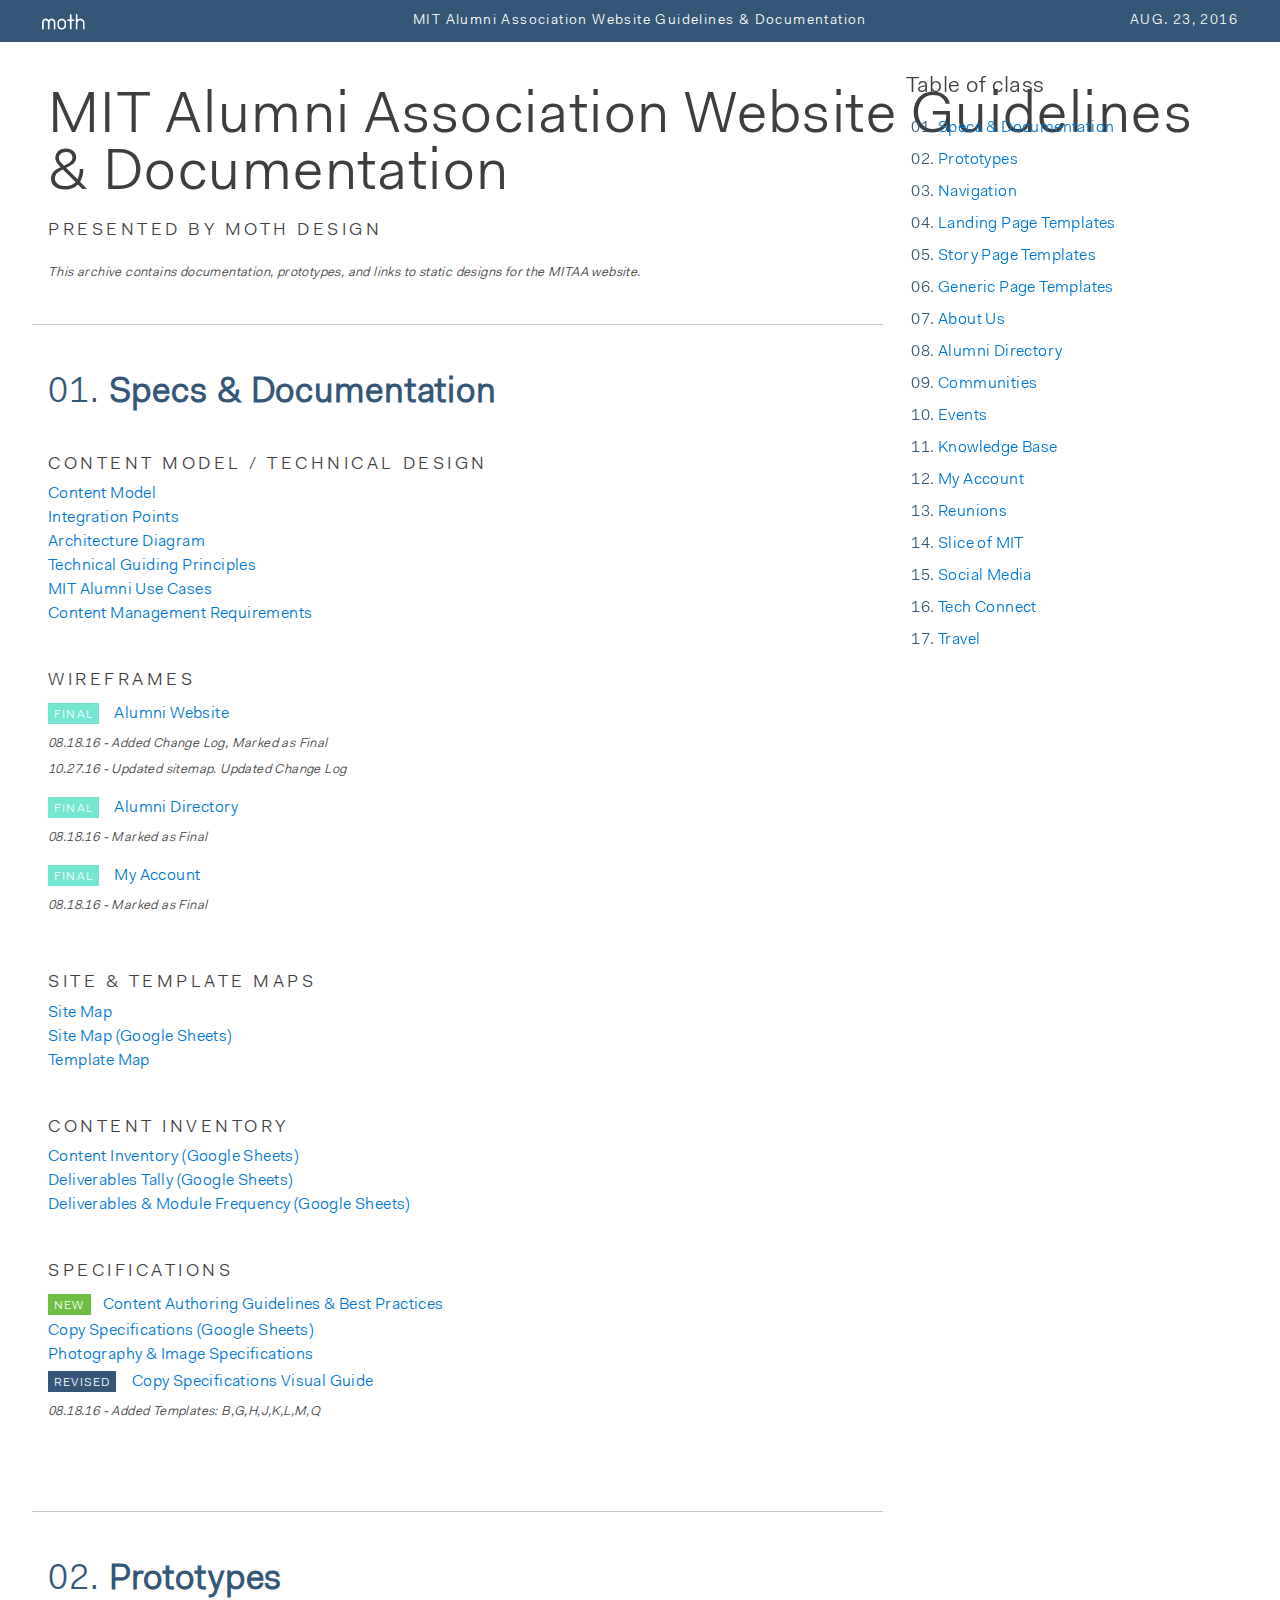
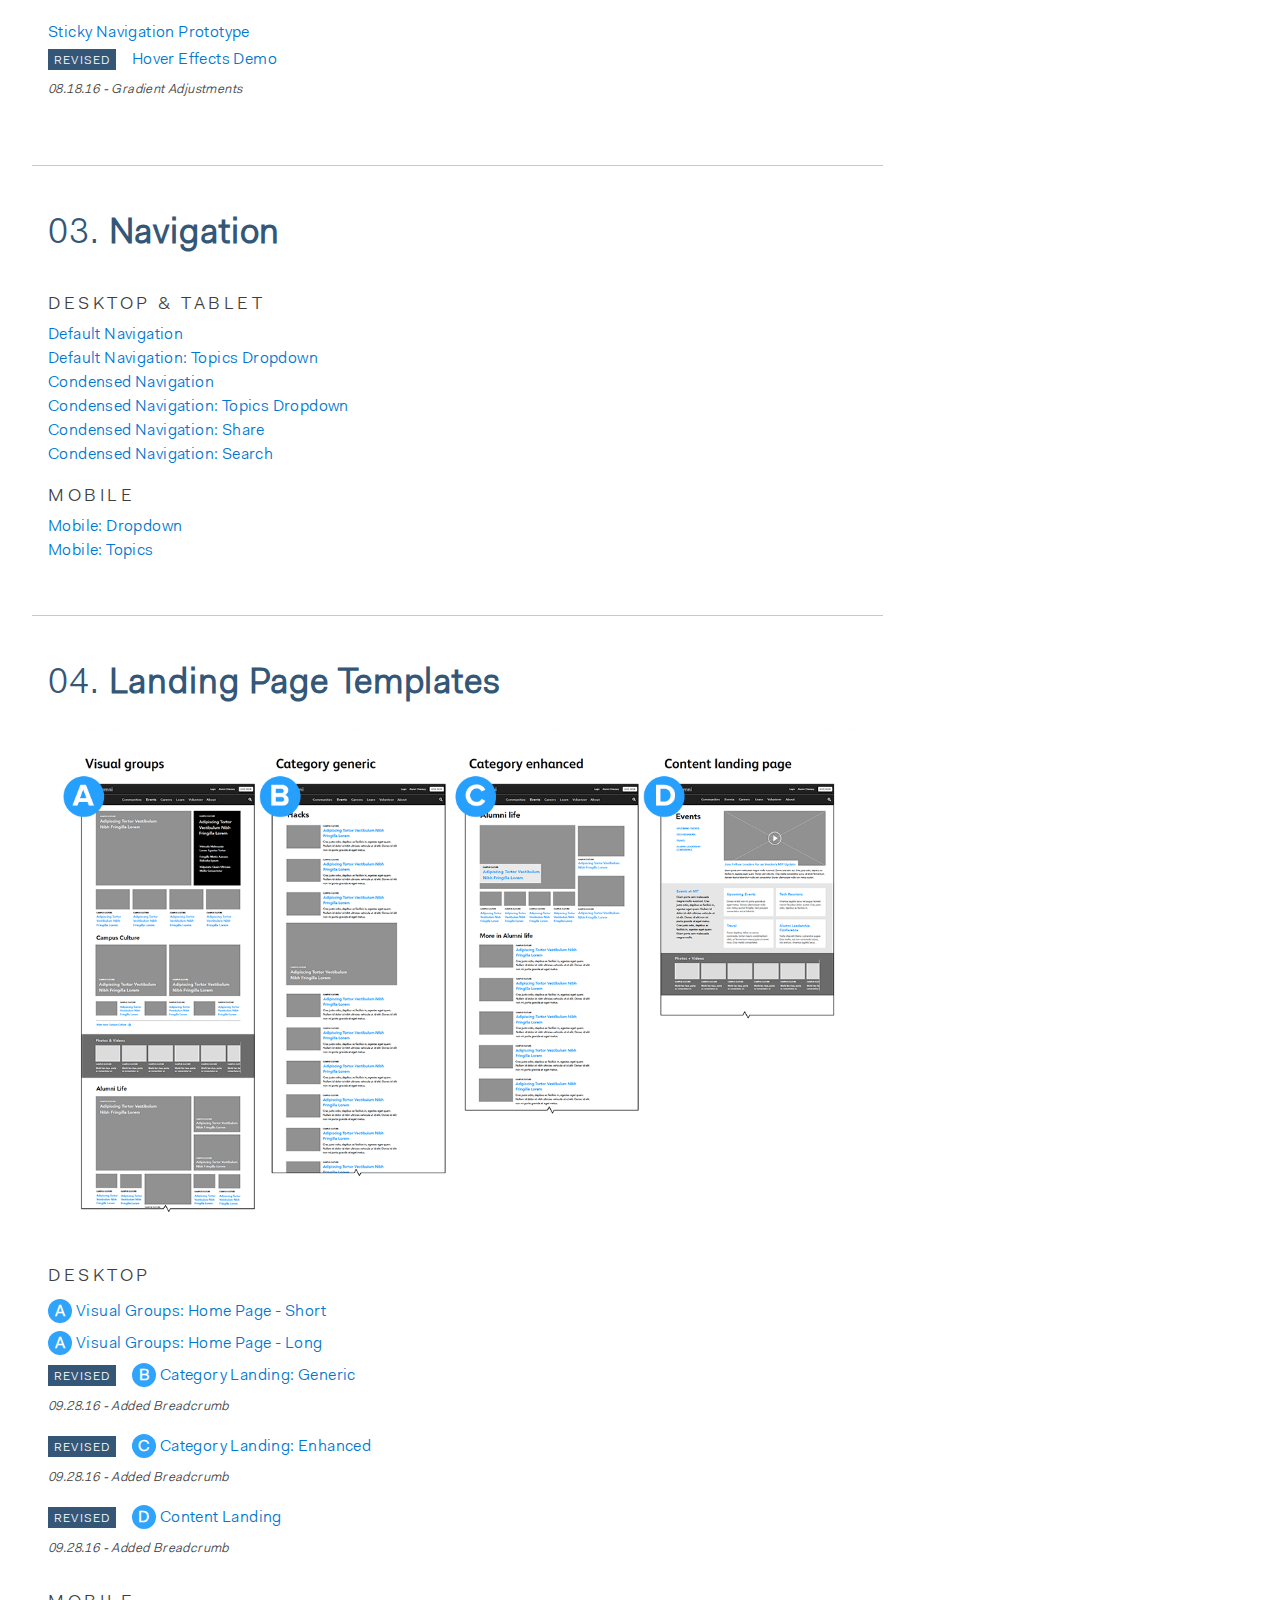
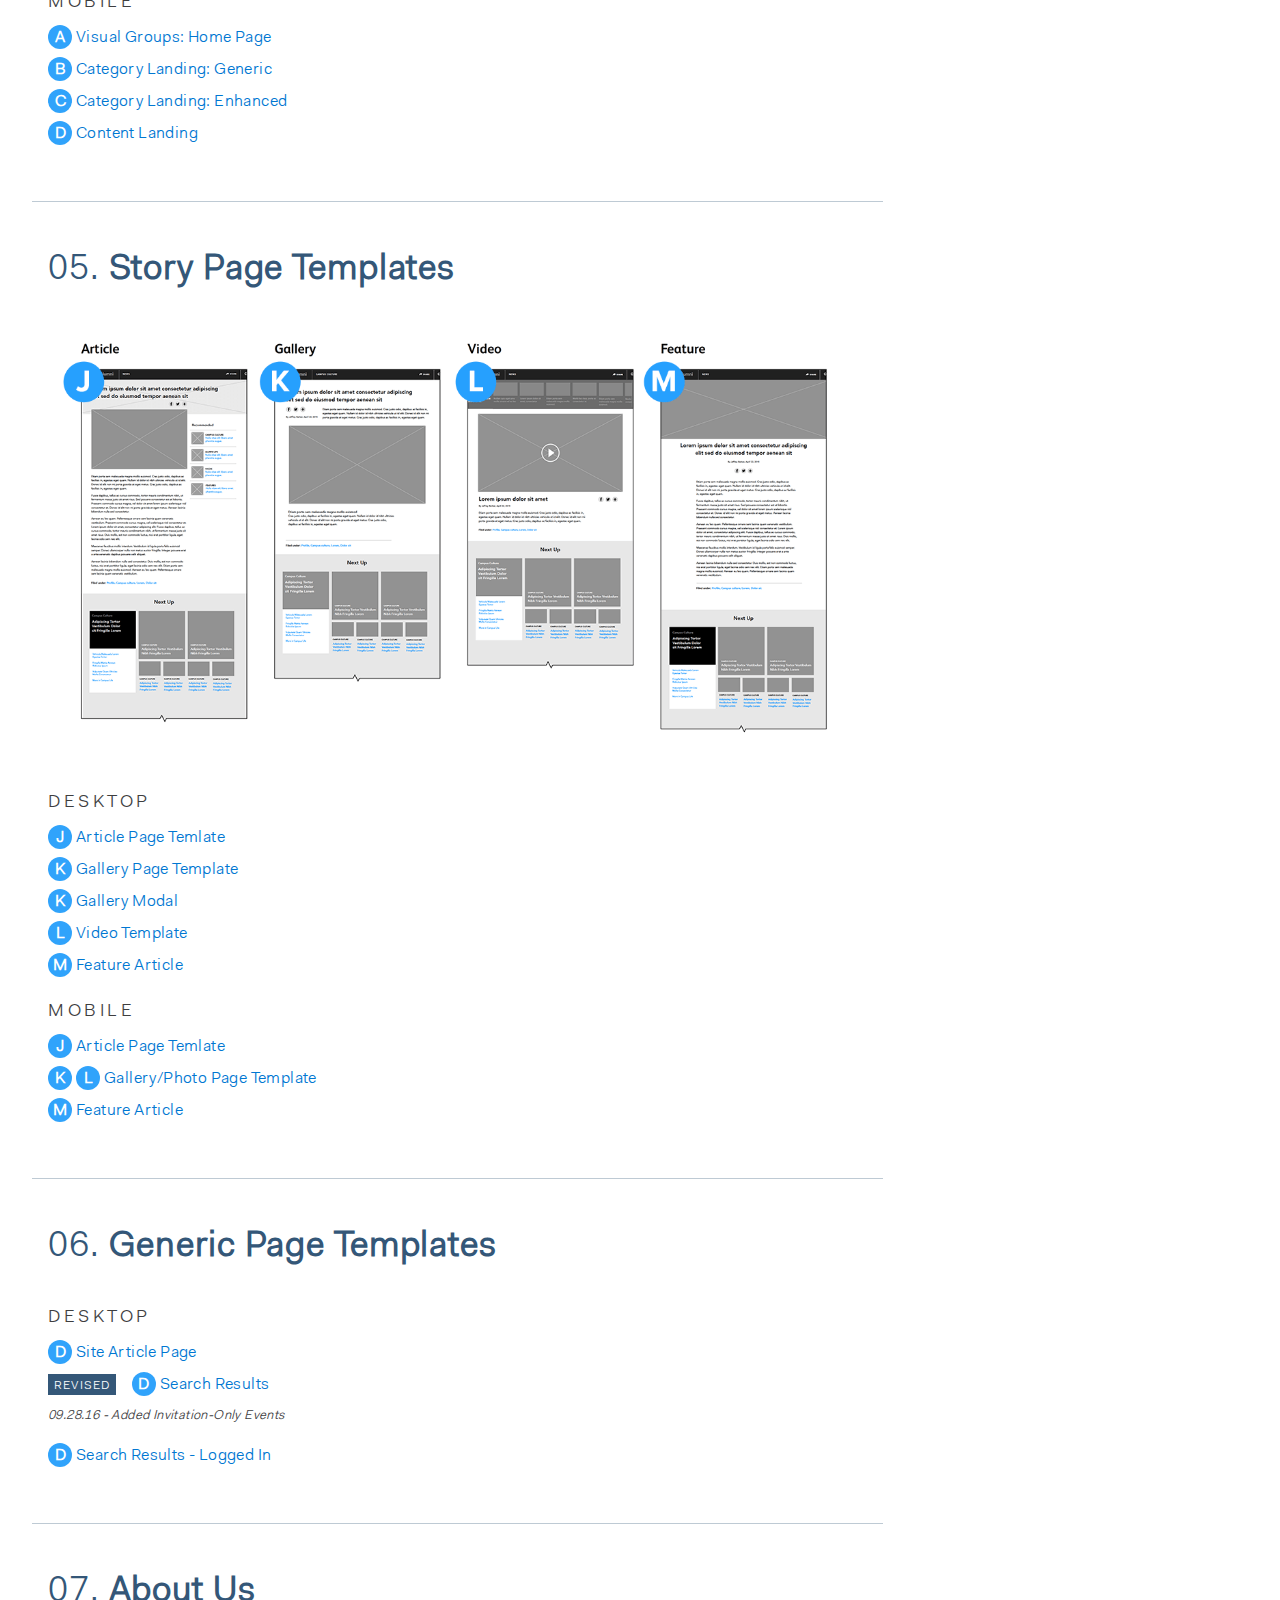
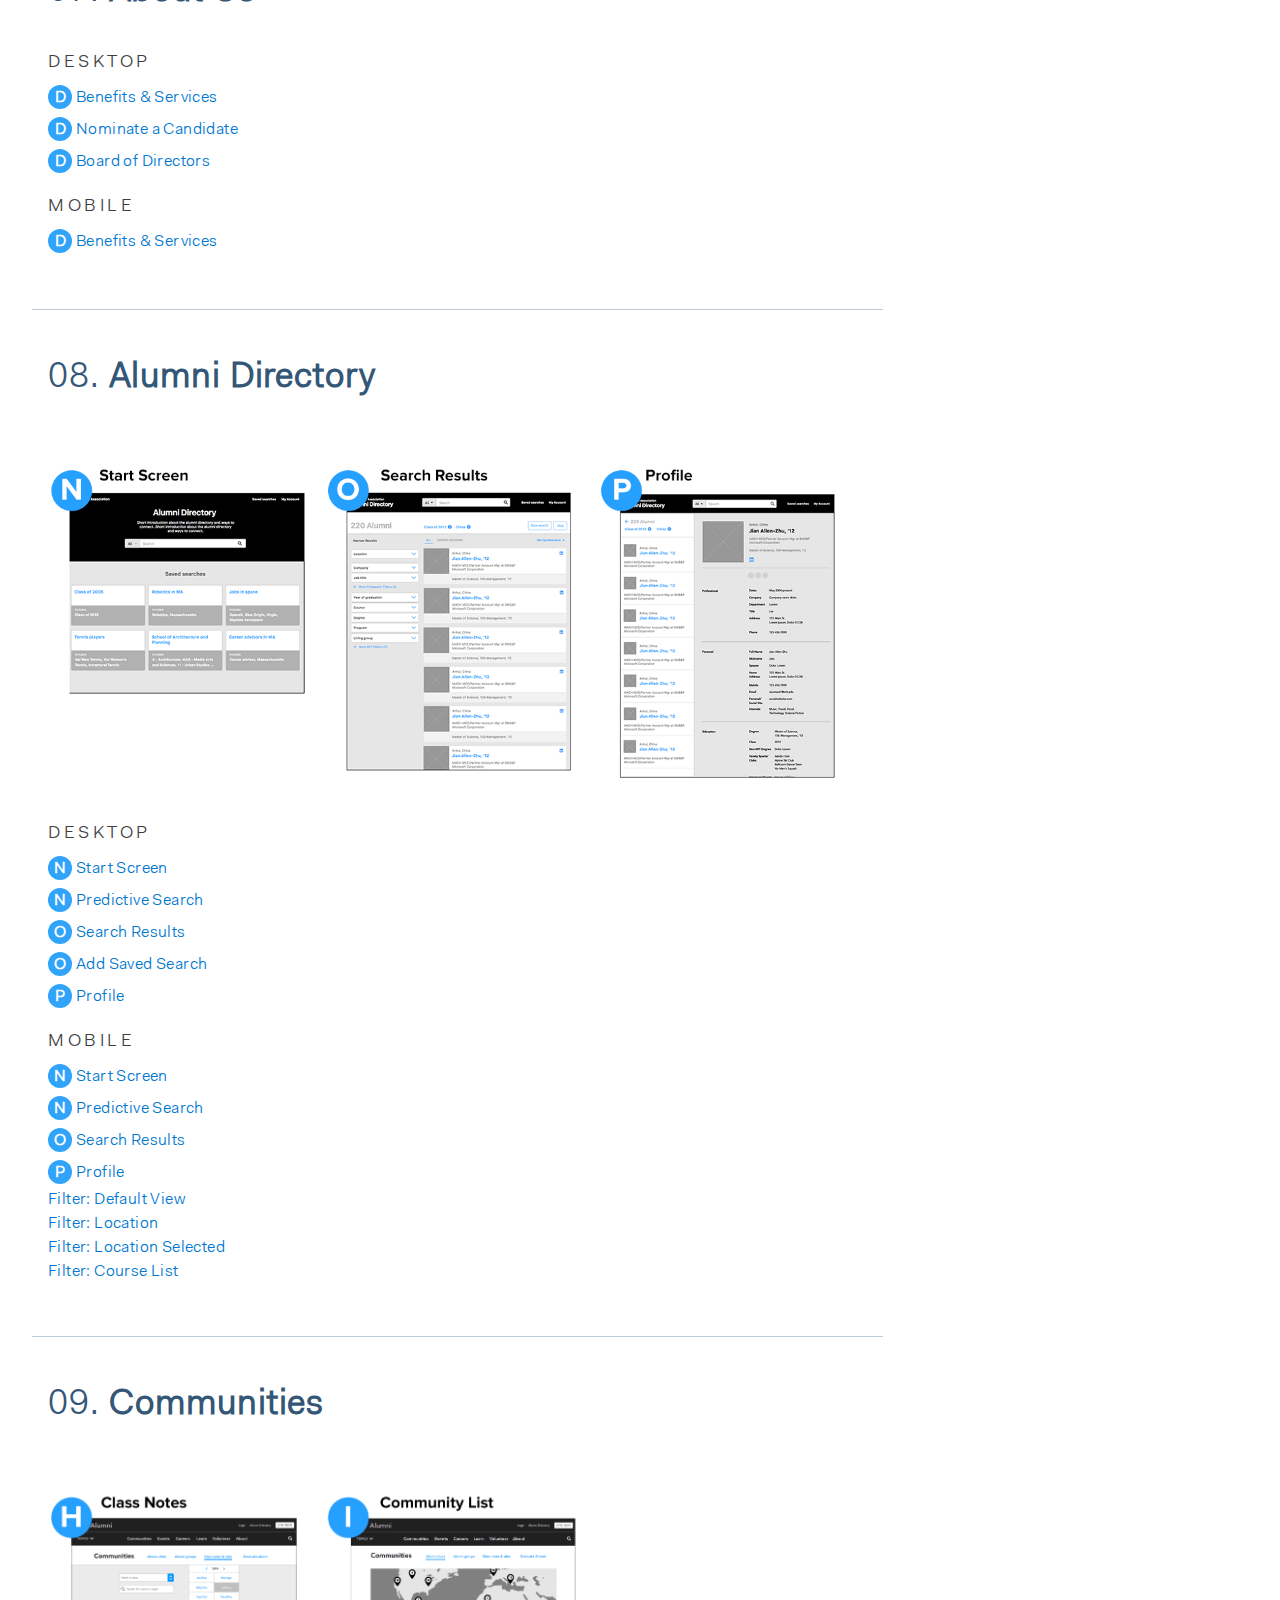
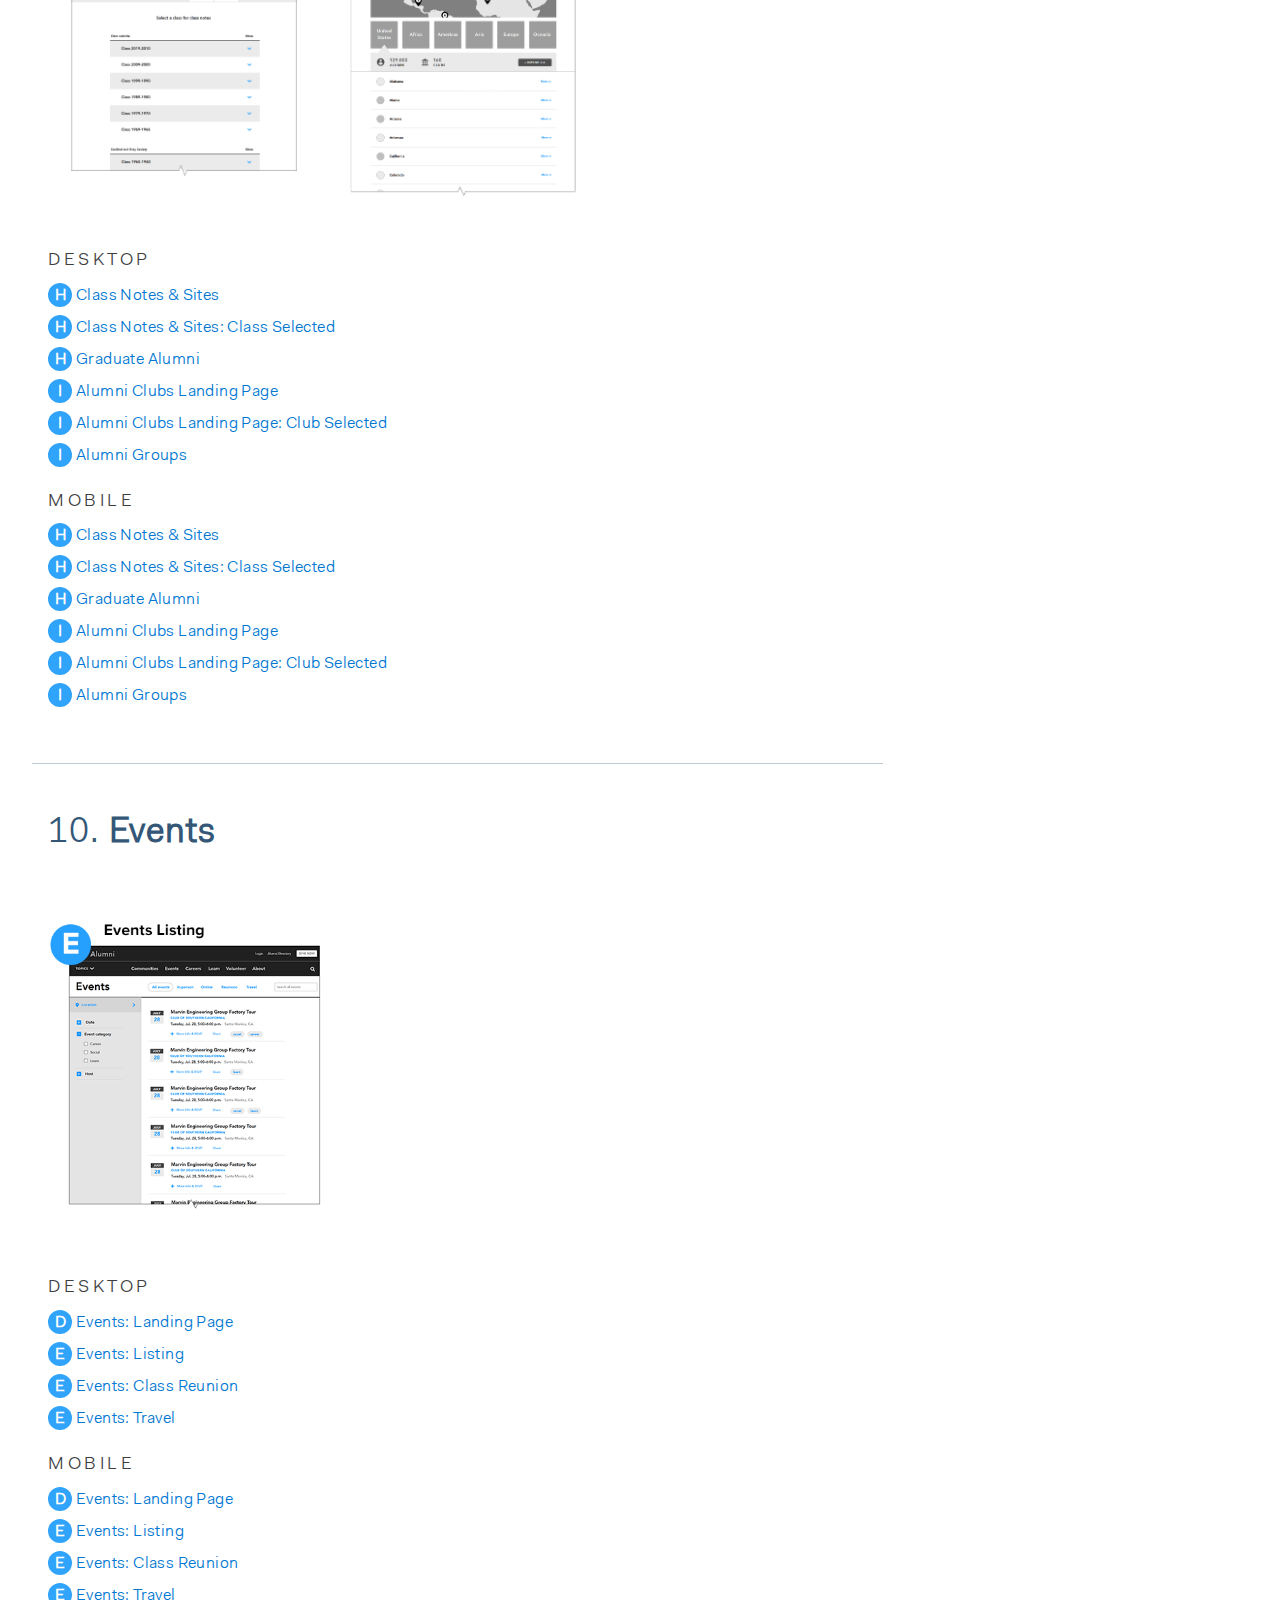
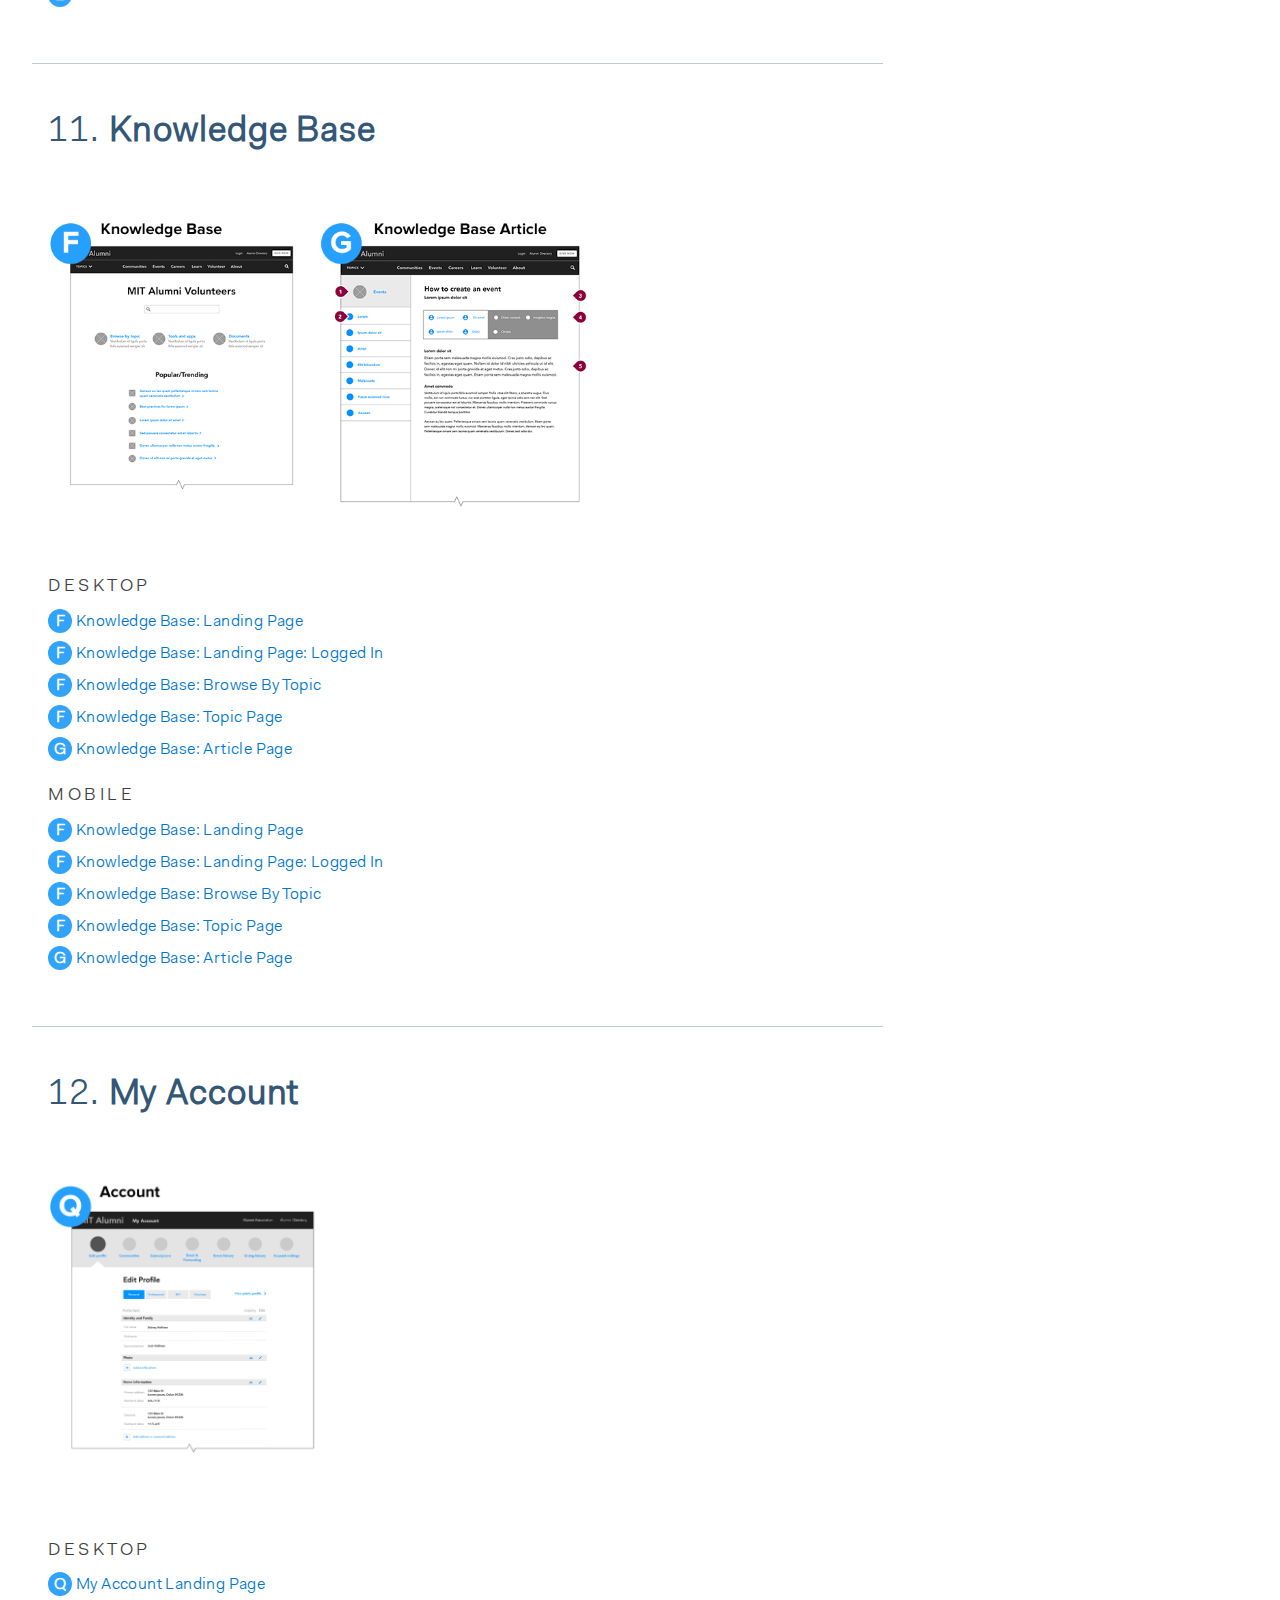
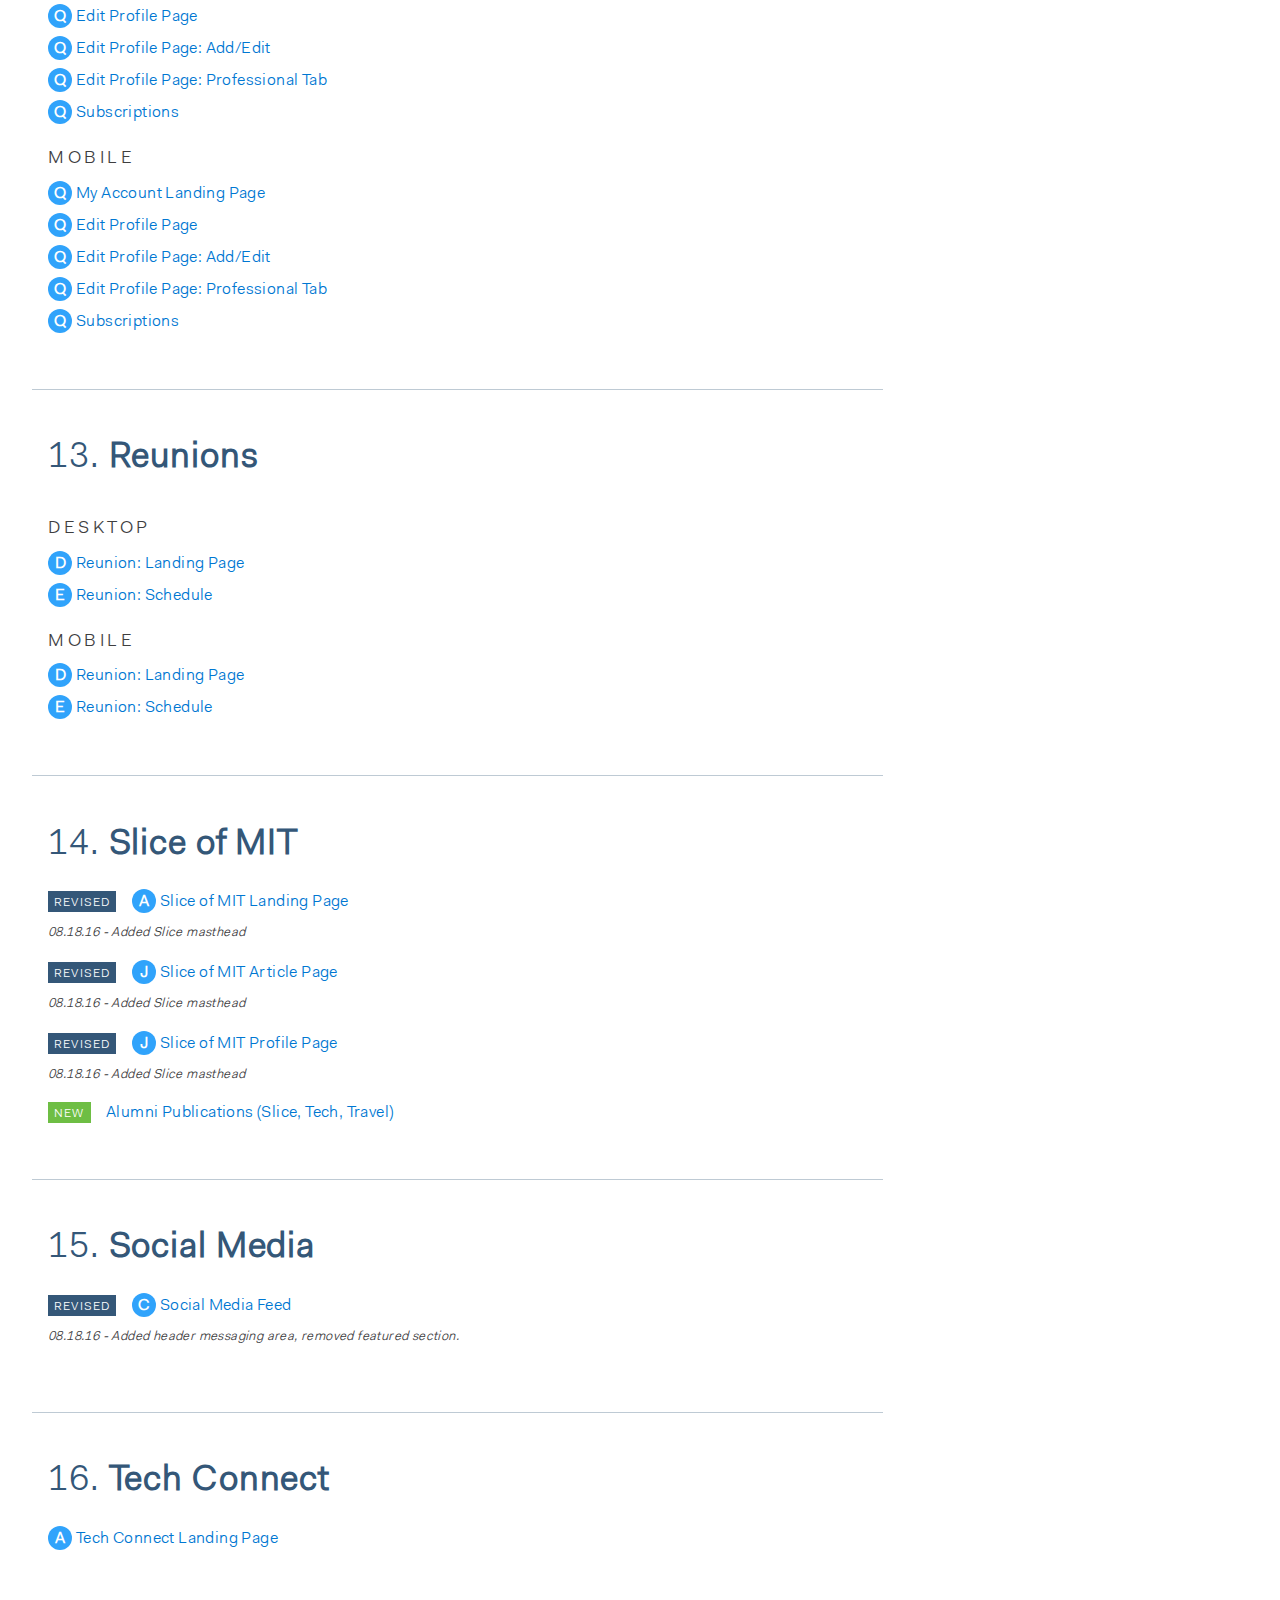
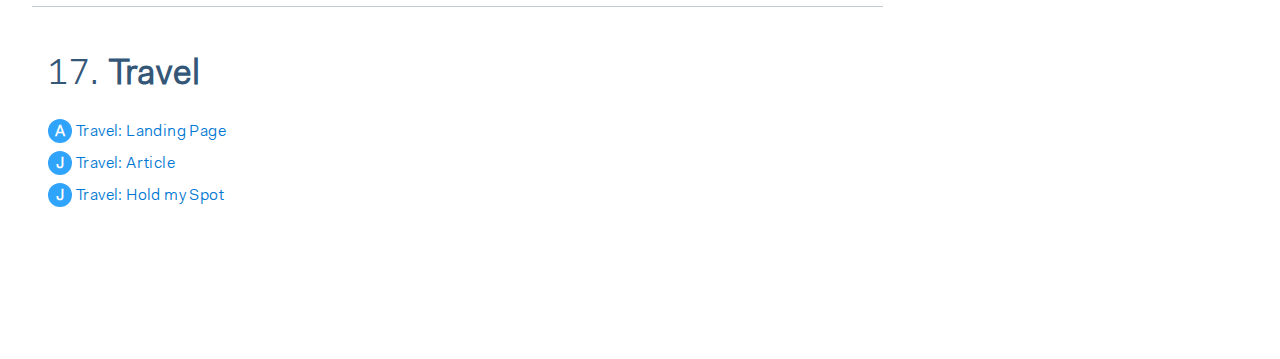
==== index.html @ 689cc5cc "PHP to HTML" ====
<!DOCTYPE html>
<html>
<head>
	<meta charset="UTF-8">
	<link rel="shortcut icon" href="http://www.mothdesign.net/images/favicon.ico">
	<link rel="stylesheet" href="http://code.ionicframework.com/ionicons/2.0.1/css/ionicons.min.css">
	<link rel="stylesheet" href="lightbox.min.css">
	<link rel="stylesheet" type="text/css" href="style.css">
	<script src="https://code.jquery.com/jquery-3.1.0.min.js" integrity="sha256-cCueBR6CsyA4/9szpPfrX3s49M9vUU5BgtiJj06wt/s=" crossorigin="anonymous"></script>
	<script>try{Typekit.load({ async: true });}catch(e){}</script>
	<script>
		$(document).ready(function () {
		    $(document).on("scroll", onScroll);
    
		    //smoothscroll
		    $('a[href^="#"]').on('click', function (e) {
		        e.preventDefault();
		        $(document).off("scroll");
        
		        $('a').each(function () {
		            $(this).removeClass('active');
		        })
		        $(this).addClass('active');
      
		        var target = this.hash,
		            menu = target;
		        $target = $(target);
		        $('html, body').stop().animate({
		            'scrollTop': $target.offset().top - 40
		        }, 500, 'swing', function () {
		            window.location.hash = target;
		            $(document).on("scroll", onScroll);
		        });
		    });
		});

		function onScroll(event){
		    var scrollPos = $(document).scrollTop();
		    $('.page-nav .contents a').each(function () {
		        var currLink = $(this);
		        var refElement = $(currLink.attr("href"));
		        if (refElement.position().top <= scrollPos && refElement.position().top + refElement.height() > scrollPos) {
		            $('.page-nav .contents li a').removeClass("active");
		            currLink.addClass("active");
		        }
		        else{
		            currLink.removeClass("active");
		        }
		    });
		}
	</script>
</head><body>
	<body>
		
	<header class="sub">
		<a href="./" class="moth-logo"></a>
		<span class="title">MIT Alumni Association Website Guidelines &amp; Documentation</span>		<span class="date">Aug. 23, 2016</date>
	</header>
	<main>
		<header>
			<h1>MIT Alumni Association Website Guidelines &amp; Documentation</h1>			<h5>Presented by Moth Design</h5>			<small>This archive contains documentation, prototypes, and links to static designs for the MITAA website.</small>		</header>		
		<aside class="page-nav">
			<h4>Table of class</h4>
			<!--#echo var="DATE_LOCAL" -->
			<ol class="contents">
				<li><a href="#specs">Specs &amp; Documentation</a></li>
				<li><a href="#prototypes">Prototypes</a></li>
				<li><a href="#navigation">Navigation</a></li>
				<li><a href="#landing">Landing Page Templates</a></li>
				<li><a href="#story">Story Page Templates</a></li>
				<li><a href="#generic">Generic Page Templates</a></li>
				<li><a href="#about">About Us</a></li>
				<li><a href="#alumni">Alumni Directory</a></li>
				<li><a href="#communities">Communities</a></li>
				<li><a href="#events">Events</a></li>
				<li><a href="#kb">Knowledge Base</a></li>
				<li><a href="#account">My Account</a></li>
				<li><a href="#reunions">Reunions</a></li>
				<li><a href="#slice">Slice of MIT</a></li>
				<li><a href="#social">Social Media</a></li>
				<li><a href="#tech">Tech Connect</a></li>
				<li><a href="#travel">Travel</a></li>
			</ol>
		</aside>
		<section id="specs">
			<h2><span>01.</span> Specs &amp; Documentation</h2>
			<ol>
				<li>
					<h6>Content Model / Technical Design</h6>
					<ul>
						<li><a href="https://docs.google.com/spreadsheets/d/1ZuX8pDJXv_SXu_JARqM6dt5FWnr59EjyHP9gFZ7j_h0/edit">Content Model</a></li>
						<li><a href="https://docs.google.com/document/d/1_A1-VOueFSiqUTvPwI8AnyUzA-0YaeyN-uu8bRkhf8k/edit#heading=h.tr27potui4y9">Integration Points</a></li>
						<li><a href="https://drive.google.com/file/d/0B0qFRp7UGda6NndGbmtnU0VXVlk/view">Architecture Diagram</a></li>
						<li><a href="https://docs.google.com/document/d/1a2FqR9nfYQnCZf607SUYZ_zqDKO4fIwLxYstGaF32-g/edit">Technical Guiding Principles</a></li>
						<li><a href="https://drive.google.com/open?id=16xnQUV3dpTwgJyqRdcVruKdVGqewaGvwBKDrFrwZhcs">MIT Alumni Use Cases</a></li>
						<li><a href="https://docs.google.com/document/d/1pnnSqkD_VRqQzsgprnG-9OxSS4tHwKUueIedN9IE9h0/edit">Content Management Requirements</a></li>
					</ul>
				</li>
				<li>
					<h6>Wireframes</h6>
					<ul>
						<li class="final">
							<a href="documents/mit-alumni-ux-FINAL.pdf">Alumni Website</a>
							<small>08.18.16 - Added Change Log, Marked as Final</small>
							<small>10.27.16 - Updated sitemap.  Updated Change Log</small>
						</li>
						<li class="final">
							<a href="documents/alumni-directory-ux-FINAL.pdf">Alumni Directory</a>
							<small>08.18.16 - Marked as Final</small>
						</li>
						<li class="final">
							<a href="documents/mit-alumni-account-FINAL.pdf">My Account</a>
							<small>08.18.16 - Marked as Final</small>
						</li>
					</ul>
				</li>
				<li>
					<h6>Site &amp; Template Maps</h6>
					<ul>
						<li><a href="https://invis.io/HB8AM5KED#/181605676_Sitemap">Site Map</a></li>
						<li><a href="https://docs.google.com/spreadsheets/d/1mzMm-unS3Oha0tWa8MbQvcWT3V5nU9So1k6xpF4ZIUg/edit?usp=sharing">Site Map (Google Sheets)</a></li>
						<li><a href="https://invis.io/HB8AM5KED#/181661087_Templatemap">Template Map</a></li>
					</ul>
				</li>
				<li>
					<h6 class="break">Content Inventory</h6>
					<ul>
						<!--li class="new"><a href="https://docs.google.com/a/mothdesign.net/spreadsheets/d/1vv50L1dyhmaJnpUPuXgT-Tr_NOKI3ReQ-v0bspfJyfo/edit?usp=sharing">My Account: Input Field Matrix</a></li-->
						<li><a href="https://docs.google.com/spreadsheets/d/1tQt1wYNgQNijmYqZ-Q8iXehJz04M4ZrtYOctt3-cu80/edit?usp=sharing">Content Inventory (Google Sheets)</a></li>
						<li><a href="https://docs.google.com/a/mothdesign.net/spreadsheets/d/1euGSrKNxAh2vOrUgO1HtJSLiD1gPBTdgybvgdPPhk18/edit?usp=sharing">Deliverables Tally (Google Sheets)</a></li>
						<li><a href="https://docs.google.com/a/mothdesign.net/spreadsheets/d/1Dd89mr56K36UQxx3sk_0vYPTMwPsltbX1rpDmSu26N0/edit?usp=sharing">Deliverables &amp; Module Frequency (Google Sheets)</a></li>
					</ul>
				</li>
				<li>
					<h6>Specifications</h6>
					<ul>
						<li class="new"><a href="content-authoring">Content Authoring Guidelines &amp; Best Practices</a></li>
						<li><a href="https://docs.google.com/spreadsheets/d/15LvjU2K0RRbYFkzF1HTAZmCgO-jEf4wMJcmBoMNTRYE/edit?usp=sharing">Copy Specifications (Google Sheets)</a></li>
						<li><a href="documents/MITAA_Photo-Guide_FINAL.pdf">Photography &amp; Image Specifications</a></li>
						<li class="revised">
							<a href="https://invis.io/GV87NKZSY">Copy Specifications Visual Guide</a>
							<small>08.18.16 - Added Templates: B,G,H,J,K,L,M,Q</small>
						</li>
					</ul>
				</li>
			</ol>
		</section>
		<section id="prototypes">
			<!--NEW SECTION-->
			<h2><span>02.</span> Prototypes</h2>
			<ol>
				<li class="break"><a href="nav_prototype/">Sticky Navigation Prototype</a></li>
				<li class="revised">
					<a href="hover_states/">Hover Effects Demo</a>
					<small>08.18.16 - Gradient Adjustments</small>
				</li>
			</ol>
		</section>
		<section id="navigation">
			<!--NEW SECTION-->
			<h2><span>03.</span> Navigation</h2>
			<h5>Desktop &amp; Tablet</h5>
			<ol>
				<li><a href="https://invis.io/5Q8AT9RMH#/181711830_Desktop_-_Static_Navigation">Default Navigation</a></li>
				<li><a href="https://invis.io/5Q8AT9RMH#/181711831_Desktop_-_Topics_Drop_Down_-_LIGHT">Default Navigation: Topics Dropdown</a></li>
				<li><a href="https://invis.io/5Q8AT9RMH#/181711829_Desktop_-_Condensed_Navigation">Condensed Navigation</a></li>
				<li><a href="https://invis.io/5Q8AT9RMH#/181711825_Desktop_-_Condensed_Navigation_-_OPEN_MENU">Condensed Navigation: Topics Dropdown</a></li>
				<li><a href="https://invis.io/5Q8AT9RMH#/181711827_Desktop_-_Condensed_Navigation_-_SHARE">Condensed Navigation: Share</a></li>
				<li><a href="https://invis.io/5Q8AT9RMH#/181711826_Desktop_-_Condensed_Navigation_-_SEARCH">Condensed Navigation: Search</a></li>
			</ol>
			<h5 class="break">Mobile</h5>
			<ol>
				<li><a href="https://invis.io/5Q8AT9RMH#/181712984_Mobile_Navigation_Dropdown">Mobile: Dropdown</a></li>
				<li><a href="https://invis.io/5Q8AT9RMH#/181713014_Mobile_Navigation_Topics">Mobile: Topics</a></li>
			</ol>
		</section>
		<section id="landing">
			<!--NEW SECTION-->
			<h2><span>04.</span> Landing Page Templates</h2>
			<img src="images/landingPageTemplates.png">
			<h5 class="break">Desktop</h5>
			<ol>
				<li><a href="https://invis.io/6N8AQ5HF4#/181667387_A_Home_Short"><span class="letter">A</span>Visual Groups: Home Page - Short</a></li>
				<li><a href="https://invis.io/6N8AQ5HF4#/181667386_A_Home_Long"><span class="letter">A</span>Visual Groups: Home Page - Long</a></li>
				
				<li class="revised">
					<a href="https://invis.io/6N8AQ5HF4#/181667388_B_Landing_Generic"><span class="letter">B</span>Category Landing: Generic</a>
					<small>09.28.16 - Added Breadcrumb</small>
				</li>
				<li class="revised">
					<a href="https://invis.io/6N8AQ5HF4#/181667389_C_Landing_Enhanced"><span class="letter">C</span>Category Landing: Enhanced</a>
					<small>09.28.16 - Added Breadcrumb</small>
				</li>
				<li class="revised">
					<a href="https://invis.io/6N8AQ5HF4#/181667390_D_Content_Section_Landing"><span class="letter">D</span>Content Landing</a>
					<small>09.28.16 - Added Breadcrumb</small>
				</li>
			</ol>
			<h5>Mobile</h5>
			<ol>
				<li><a href="https://invis.io/PQ8AQ7WMC#/181668121_01_Home_Mobile"><span class="letter">A</span>Visual Groups: Home Page</a></li>
				<li><a href="https://invis.io/PQ8AQ7WMC#/181668124_M_Landing_Generic"><span class="letter">B</span>Category Landing: Generic</a></li>
				<li><a href="https://invis.io/PQ8AQ7WMC#/181668123_M_Landing_Enhanced"><span class="letter">C</span>Category Landing: Enhanced</a></li>
				<li><a href="https://invis.io/PQ8AQ7WMC#/181668122_M_Landing_D"><span class="letter">D</span>Content Landing</a></li>
			</ol>
		</section>
		<section id="story">
			<!--NEW SECTION-->
			<h2><span>05.</span> Story Page Templates</h2>
			<img src="images/storyPageTemplates.png">
			<br>
			<h5 class="break">Desktop</h5>
			<ol>
				<li><a href="https://invis.io/4D8AQFU68#/181670668_J_Article"><span class="letter">J</span>Article Page Temlate</a></li>
				<li><a href="https://invis.io/4D8AQFU68#/181670670_K_Photo_Slideshow"><span class="letter">K</span>Gallery Page Template</a></li>
				<li><a href="https://invis.io/4D8AQFU68#/181670669_K__Photo_Slideshow_Modal"><span class="letter">K</span>Gallery Modal</a></li>
				<li><a href="https://invis.io/4D8AQFU68#/181670671_L_Video_Audo_Page"><span class="letter">L</span>Video Template</a></li>
				<li><a href="https://invis.io/4D8AQFU68#/181670667_J__Feature_Article"><span class="letter">M</span>Feature Article</a></li>
			</ol>
			<h5>Mobile</h5>
			<ol>
				<li><a href="https://invis.io/PD8AQK9JX#/181672685_02_Article_Mobile"><span class="letter">J</span>Article Page Temlate</a></li>
				<li><a href="https://invis.io/PD8AQK9JX#/181672687_M_Video_Article"><span class="letter">K</span><span class="letter">L</span>Gallery/Photo Page Template</a></li>
				<li><a href="https://invis.io/PD8AQK9JX#/181672686_M_Feature_Article"><span class="letter">M</span>Feature Article</a></li>
			</ol>
		</section>
		<section id="generic">
			<!--NEW SECTION-->
			<h2><span>06.</span> Generic Page Templates</h2>
			<h5 class="break">Desktop</h5>
			<ol>
				<li><a href="https://invis.io/KJ8AQS9HT#/181676435_D_Content_Page"><span class="letter">D</span>Site Article Page</a></li>
				<li class="revised">
					<a href="https://invis.io/KJ8AQS9HT#/181676437_Search_Results"><span class="letter">D</span>Search Results</a>
					<small>09.28.16 - Added Invitation-Only Events</small>
				</li>
				<li><a href="https://invis.io/KJ8AQS9HT#/181676436_Search_Results_-_Logged-In"><span class="letter">D</span>Search Results - Logged In</a></li>
			</ol>
		</section>
		<section id="about">
			<!--NEW SECTION-->
			<h2><span>07.</span> About Us</h2>
			<h5>Desktop</h5>
			<ol>
				<li><a href="https://invis.io/4H8AQXA98#/181678577_Benefits_-_Services"><span class="letter">D</span>Benefits &amp; Services</a></li>
				<li><a href="https://invis.io/4H8AQXA98#/181678579_Nominate_A_Candidate"><span class="letter">D</span>Nominate a Candidate</a></li>
				<li><a href="https://invis.io/4H8AQXA98#/181678578_Board_Of_Directors"><span class="letter">D</span>Board of Directors</a></li>
			</ol>
			<h5 class="break">Mobile</h5>
			<ol>
				<li><a href="https://invis.io/4F8AQZQ3G#/181679509_M_About_MITAA"><span class="letter">D</span>Benefits &amp; Services</a></li>
				<!--li class="need"><a href="#"><span class="letter">D</span>Nominate a Candidate</a></li>
				<li class="need"><a href="#"><span class="letter">D</span>Board of Directors</a></li-->
			</ol>
		</section>
		<section id="alumni">
			<!--NEW SECTION-->
			<h2><span>08.</span> Alumni Directory</h2>
			<img src="images/alumni_directory.png">
			<h5 class="break">Desktop</h5>
			<ol>
				<li><a href="https://invis.io/KE8ARI97Q#/181685036_Directory_Landing"><span class="letter">N</span>Start Screen</a></li>
				<li><a href="https://invis.io/KE8ARI97Q#/181685035_Directory_Landing_Search"><span class="letter">N</span>Predictive Search</a></li>
				<li><a href="https://invis.io/KE8ARI97Q#/181685039_Directory_Search_Results"><span class="letter">O</span>Search Results</a></li>
				<li><a href="https://invis.io/KE8ARI97Q#/181685038_Directory_Search_Add_Saved_Search"><span class="letter">O</span>Add Saved Search</a></li>
				<li><a href="https://invis.io/KE8ARI97Q#/181685037_Directory_Public_Profile"><span class="letter">P</span>Profile</a></li>
			</ol>
			<h5>Mobile</h5>
			<ol>
				<li><a href="https://invis.io/FN8ARLGKD#/181688829_M_Alumni_Directory_Home"><span class="letter">N</span>Start Screen</a></li>
				<li><a href="https://invis.io/FN8ARLGKD#/181688831_M_Alumni_Directory_Predictive_Search"><span class="letter">N</span>Predictive Search</a></li>
				<li><a href="https://invis.io/FN8ARLGKD#/181688837_M_Alumni_Directory_Search_Results_1"><span class="letter">O</span>Search Results</a></li>
				<li><a href="https://invis.io/FN8ARLGKD#/181688832_M_Alumni_Directory_Profile"><span class="letter">P</span>Profile</a></li>
				<li><a href="https://invis.io/FN8ARLGKD#/181688833_M_Alumni_Directory_Search_FILTERS_1">Filter: Default View</a></li>
				<li><a href="https://invis.io/FN8ARLGKD#/181688834_M_Alumni_Directory_Search_FILTERS_2">Filter: Location</a></li>
				<li><a href="https://invis.io/FN8ARLGKD#/181688835_M_Alumni_Directory_Search_FILTERS_3">Filter: Location Selected</a></li>
				<li><a href="https://invis.io/FN8ARLGKD#/181688836_M_Alumni_Directory_Search_FILTERS_4">Filter: Course List</a></li>
			</ol>
		</section>
		<section id="communities">
			<!--NEW SECTION-->
			<h2><span>09.</span> Communities</h2>
			<img src="images/communities.png">
			<h5 class="break">Desktop</h5>
			<ol>
				<li><a href="https://invis.io/5D8ARWAWG#/181693884_Class_Notes"><span class="letter">H</span>Class Notes &amp; Sites</a></li>
				<li><a href="https://invis.io/5D8ARWAWG#/181693885_Class_Selected"><span class="letter">H</span>Class Notes &amp; Sites: Class Selected</a></li>
				<li><a href="https://invis.io/5D8ARWAWG#/181693886_Graduate_Alumni"><span class="letter">H</span>Graduate Alumni</a></li>
				<li><a href="https://invis.io/5D8ARWAWG#/181693881_Alumi_Clubs_Landing_Page"><span class="letter">I</span>Alumni Clubs Landing Page</a></li>
				<li><a href="https://invis.io/5D8ARWAWG#/181693882_Alumi_Clubs_Region_Selected"><span class="letter">I</span>Alumni Clubs Landing Page: Club Selected</a></li>
				<li><a href="https://invis.io/5D8ARWAWG#/181693883_Alumni_Groups"><span class="letter">I</span>Alumni Groups</a></li>
			</ol>
			<h5>Mobile</h5>
			<ol>
				<li><a href="https://invis.io/7U8AS12QR#/181695319_M_Class_Notes"><span class="letter">H</span>Class Notes &amp; Sites</a></li>
				<li><a href="https://invis.io/7U8AS12QR#/181695320_M_Class_Selected"><span class="letter">H</span>Class Notes &amp; Sites: Class Selected</a></li>
				<li><a href="https://invis.io/7U8AS12QR#/181695321_M_Graduate_Alumni"><span class="letter">H</span>Graduate Alumni</a></li>
				<li><a href="https://invis.io/7U8AS12QR#/181695316_M_Alumni_Clubs_Default"><span class="letter">I</span>Alumni Clubs Landing Page</a></li>
				<li><a href="https://invis.io/7U8AS12QR#/181695317_M_Alumni_Clubs_Selected"><span class="letter">I</span>Alumni Clubs Landing Page: Club Selected</a></li>
				<li><a href="https://invis.io/7U8AS12QR#/181695318_M_Alumni_Groups"><span class="letter">I</span>Alumni Groups</a></li>
			</ol>
		</section>
		<section id="events">
			<!--NEW SECTION-->
			<h2><span>10.</span> Events</h2>
			<img src="images/events.png">
			<h5 class="break">Desktop</h5>
			<ol>
				<li><a href="https://invis.io/YK8AS8LP3#/181698007_D_Events_Landing_Page"><span class="letter">D</span>Events: Landing Page</a></li>
				<li><a href="https://invis.io/YK8AS8LP3#/181698009_E_Events_List"><span class="letter">E</span>Events: Listing</a></li>
				<li><a href="https://invis.io/YK8AS8LP3#/181698008_E_Events_Class_Reunion_"><span class="letter">E</span>Events: Class Reunion</a></li>
				<li><a href="https://invis.io/YK8AS8LP3#/181698010_E_Events_Travel_"><span class="letter">E</span>Events: Travel</a></li>
			</ol>
			<h5>Mobile</h5>
			<ol>
				<li><a href="https://invis.io/R28ASBWK8#/181699073_M_Events_Landing_D"><span class="letter">D</span>Events: Landing Page</a></li>
				<li><a href="https://invis.io/R28ASBWK8#/181699075_M_Events_List"><span class="letter">E</span>Events: Listing</a></li>
				<li><a href="https://invis.io/R28ASBWK8#/181699071_M_Events_Class_Reunion"><span class="letter">E</span>Events: Class Reunion</a></li>
				<li><a href="https://invis.io/R28ASBWK8#/181699076_M_Events_Travel"><span class="letter">E</span>Events: Travel</a></li>
			</ol>
		</section>
		<section id="kb">
			<!--NEW SECTION-->
			<h2><span>11.</span> Knowledge Base</h2>
			<img src="images/knowledge_base.png">
			<h5 class="break">Desktop</h5>
			<ol>
				<li><a href="https://invis.io/BC8ASTUNA#/181705872_Knowledge_Base"><span class="letter">F</span>Knowledge Base: Landing Page</a></li>
				<li><a href="https://invis.io/BC8ASTUNA#/181705870_Alert___Logged_In_Copy"><span class="letter">F</span>Knowledge Base: Landing Page: Logged In</a></li>
				<li><a href="https://invis.io/BC8ASTUNA#/181705874_Topics"><span class="letter">F</span>Knowledge Base: Browse By Topic</a></li>
				<li><a href="https://invis.io/BC8ASTUNA#/181705873_Topic_Landing_Page"><span class="letter">F</span>Knowledge Base: Topic Page</a></li>
				<li><a href="https://invis.io/BC8ASTUNA#/181705871_Article"><span class="letter">G</span>Knowledge Base: Article Page</a></li>
			</ol>
			<h5>Mobile</h5>
			<ol>
				<li><a href="https://invis.io/PF8ASVIJK#/181706645_M_Knowledge_Base_Mobile_"><span class="letter">F</span>Knowledge Base: Landing Page</a></li>
				<li><a href="https://invis.io/PF8ASVIJK#/181706643_M_Alert___Logged_In_Copy_Mobile_"><span class="letter">F</span>Knowledge Base: Landing Page: Logged In</a></li>
				<li><a href="https://invis.io/PF8ASVIJK#/181706647_M_Topics_Mobile_"><span class="letter">F</span>Knowledge Base: Browse By Topic</a></li>
				<li><a href="https://invis.io/PF8ASVIJK#/181706646_M_Topic_Landing_Page_Mobile_"><span class="letter">F</span>Knowledge Base: Topic Page</a></li>
				<li><a href="https://invis.io/PF8ASVIJK#/181706644_M_Article_Mobile_"><span class="letter">G</span>Knowledge Base: Article Page</a></li>
			</ol>
		</section>
		<section id="account">
			<!--NEW SECTION-->
			<h2><span>12.</span> My Account</h2>
			<img src="images/account.png">
			<h5 class="break">Desktop</h5>
			<ol>
				<li><a href="https://invis.io/E78AT4LQ2#/181710067_MyAccount"><span class="letter">Q</span>My Account Landing Page</a></li>
				<li><a href="https://invis.io/E78AT4LQ2#/181710066_Edit_Profile"><span class="letter">Q</span>Edit Profile Page</a></li>
				<li><a href="https://invis.io/E78AT4LQ2#/181710064_Edit_Profile_-_Add_Edit"><span class="letter">Q</span>Edit Profile Page: Add/Edit</a></li>
				<li><a href="https://invis.io/E78AT4LQ2#/181710065_Edit_Profile_-_Professional"><span class="letter">Q</span>Edit Profile Page: Professional Tab</a></li>
				<li><a href="https://invis.io/E78AT4LQ2#/181710068_Subscriptions"><span class="letter">Q</span>Subscriptions</a></li>
			</ol>
			<h5>Mobile</h5>
			<ol>
				<li><a href="https://invis.io/XS8AT5VP3#/181710727_MyAccountmobile_"><span class="letter">Q</span>My Account Landing Page</a></li>
				<li><a href="https://invis.io/XS8AT5VP3#/181710726_Edit_Profilemobile_"><span class="letter">Q</span>Edit Profile Page</a></li>
				<li><a href="https://invis.io/XS8AT5VP3#/181710723_Edit_Profile_-_Add_Editmobile_"><span class="letter">Q</span>Edit Profile Page: Add/Edit</a></li>
				<li><a href="https://invis.io/XS8AT5VP3#/181710725_Edit_Profile_Workmobile_"><span class="letter">Q</span>Edit Profile Page: Professional Tab</a></li>
				<li><a href="https://invis.io/XS8AT5VP3#/181710728_Subscriptionsmobile_"><span class="letter">Q</span>Subscriptions</a></li>
			</ol>
		</section>
		<section id="reunions">
			<!--NEW SECTION-->
			<h2><span>13.</span> Reunions</h2>
			<h5>Desktop</h5>
			<ol>
				<li><a href="https://invis.io/J88ASLAFE#/181702984_Reunion_Landing_Page"><span class="letter">D</span>Reunion: Landing Page</a></li>
				<li><a href="https://invis.io/J88ASLAFE#/181702985_Reunion_Schedule"><span class="letter">E</span>Reunion: Schedule</a></li>
			</ol>
			<h5 class="break">Mobile</h5>
			<ol>
				<li><a href="https://invis.io/YV8ASNDT6#/181703727_M_Reunion_Landing_Page"><span class="letter">D</span>Reunion: Landing Page</a></li>
				<li><a href="https://invis.io/YV8ASNDT6#/181703728_M_Reunion_Schedule"><span class="letter">E</span>Reunion: Schedule</a></li>
			</ol>
		</section>
		<section id="slice">
			<!--NEW SECTION-->
			<h2><span>14.</span> Slice of MIT</h2>
			<ol>
				<li class="revised break">
					<a href="https://invis.io/7G8BTN36M#/182302030_A_Slice_Landing_Page"><span class="letter">A</span>Slice of MIT Landing Page</a>
					<small>08.18.16 - Added Slice masthead</small>
				</li>
				<li class="revised">
					<a href="https://invis.io/7G8BTN36M#/182302031_J_Slice_Article"><span class="letter">J</span>Slice of MIT Article Page</a>
					<small>08.18.16 - Added Slice masthead</small>
				</li>
				<li class="revised">
					<a href="https://invis.io/7G8BTN36M#/182302032_J__Slice_Article_-_Profile"><span class="letter">J</span>Slice of MIT Profile Page</a>
					<small>08.18.16 - Added Slice masthead</small>
				</li>
				<li class="new">
					<a href="https://invis.io/AT8IVPZWF">Alumni Publications (Slice, Tech, Travel)</a>
				</li>
			</ol>
		</section>
		<section id="social">
			<!--NEW SECTION-->
			<h2><span>15.</span> Social Media</h2>
			<ol>
				<li class="revised">
					<a href="https://invis.io/F48ASHTJD#/181701671_C_Social_Media_Feeds"><span class="letter">C</span>Social Media Feed</a>
					<small>08.18.16 - Added header messaging area, removed featured section.</small>
				</li>
			</ol>
		</section>
		<section id="tech">
			<!--NEW SECTION-->
			<h2><span>16.</span> Tech Connect</h2>
			<ol>
				<li><a href="https://invis.io/F48ASHTJD#/181701670_A_Tech_Connection_Landing_Page"><span class="letter">A</span>Tech Connect Landing Page</a></li>
			</ol>
		</section>
		<section id="travel">
			<!--NEW SECTION-->
			<h2><span>17.</span> Travel</h2>
			<ol class="break">
				<li class="break"><a href="https://invis.io/F48ASHTJD#/181702151_Travel_Landing_Page"><span class="letter">A</span>Travel: Landing Page</a></li>
				<li><a href="https://invis.io/F48ASHTJD#/181702150_Travel_Article"><span class="letter">J</span>Travel: Article</a></li>
				<li><a href="https://invis.io/F48ASHTJD#/181702149_Hold_My_Spot"><span class="letter">J</span>Travel: Hold my Spot</a></li>
			</ol>
		</section>
	</main>
<script src="lightbox-plus-jquery.min.js"></script>
<script>
lightbox.option({
     'resizeDuration': 700,
     'fitImagesInViewport': false,
   })
</script>
</body>
</html>
---- style.css ----
/* Reset css, based on Eric Meyer's*/
/* Make all the elements border-box, so that padding doesn't affect box size*/

html {
  box-sizing: border-box;
}
*, *:before, *:after {
  box-sizing: inherit;
}
html, body, div, span, applet, object, iframe,
h1, h2, h3, h4, h5, h6, p, blockquote, pre,
a, abbr, acronym, address, big, cite, code,
del, dfn, em, img, ins, kbd, q, s, samp,
small, strike, strong, sub, sup, tt, var,
b, u, i, center,
dl, dt, dd, ol, ul, li,
fieldset, form, label, legend,
table, caption, tbody, tfoot, thead, tr, th, td,
article, aside, canvas, details, embed, 
figure, figcaption, footer, header, hgroup, 
menu, nav, output, ruby, section, summary,
time, mark, audio, video {
	margin: 0;
	padding: 0;
	border: 0;
	font-size: 100%;
	font: inherit;
	vertical-align: baseline;
}
/* HTML5 display-role reset for older browsers */
article, aside, details, figcaption, figure, 
footer, header, hgroup, menu, nav, section {
	display: block;
}
body {
	line-height: 1;
}
ol, ul {
	list-style: none;
	padding: 0;
	margin: 0;
}
blockquote, q {
	quotes: none;
}
blockquote:before, blockquote:after,
q:before, q:after {
	content: '';
	content: none;
}
table {
	border-collapse: collapse;
	border-spacing: 0;
}
/*END OF RESET  -- START PAGE STYLES*/

/*///////////////////////////////////////////////////////////////////////*/
/*//////////////////////// Header Parts /////////////////////////////////*/
/*///////////////////////////////////////////////////////////////////////*/

a.moth-logo {
	display: block;
	background: url("images/moth.png") no-repeat;
	background-size: contain;
	width: 58px;
	height: 16px;
	position: absolute;
	left: 3em;
}
span.date {
	position: absolute;
	right: 3em;
	text-transform: uppercase;
}
header.sub {
	text-align: center;
	background: #345778;
	color: #fff;
	padding: 1em;
	font-weight: 100;
	position: relative;
	letter-spacing: .1em;
	font-size: 14px;
	position: fixed;
	top: 0;
	width: 100%;
	z-index: 99;
}

/*///////////////////////////////////////////////////////////////////////*/
/*//////////////////////// Body Part Styles /////////////////////////////*/
/*///////////////////////////////////////////////////////////////////////*/

@font-face {
	font-family: 'faktpro-blond';
	src: url('fonts/faktpro-blond.eot');
	src: url('fonts/faktpro-blond.eot') format('embedded-opentype'),
				 url('fonts/faktpro-blond.ttf') format('truetype'),
				 url('fonts/faktpro-blond.woff') format('woff');
	font-weight: normal;
	font-style: normal;
}
@font-face {
	font-family: 'faktpro-semibold';
	src: url('fonts/faktpro-semibold.eot');
	src: url('fonts/faktpro-semibold.eot') format('embedded-opentype'),
				 url('fonts/faktpro-semibold.ttf') format('truetype'),
				 url('fonts/faktpro-semibold.woff') format('woff');
	font-weight: normal;
	font-style: normal;
}


body {
	font-size: 16px;
	letter-spacing: .025em;
	font-family: "faktpro-blond", sans-serif;
	color: #3e3e3f;
	margin: 0;
}
a {
	display: inline-block;
	padding: .25em 0;
	text-decoration: none;
	color: #0077d2;
	transition: all .2s ease-in-out;
}

a:hover {
	/*text-decoration: underline;*/
	color: #33a7ff;
}
header {
	padding: 0 1em;
	text-align: left;
}

a.active {
	font-family: "faktpro-semibold", sans-serif;
}

section a {
	display: inline;
}
	

main { padding: 2em 2em 8em;}
section {
	padding: 1em;
	border-top: solid 1px #becad4;
	margin: 2em 0 0;
	width: 70%;
}
.home section,
section.split,
div.split {
	-webkit-column-count: 2; 
	-moz-column-count: 2; 
	column-count: 2;
	-webkit-column-gap: 4em; 
	-moz-column-gap: 4em; 
	column-gap: 5%;
	width: 100%;
	padding: 0;
}
a + div.split {
	margin-top: 2em;
}
div.split div {
	padding: 1em;
}
.push-down {
	margin-top: 3em;
}
.shaded{
	margin: 4em 0 0;
	background: #fcfcfc;
	padding: 2em 1em 1em;
	border: dashed 1px #ececec;
}


img {width: 100%;}
.quarter{width: 25%;}
.third {width: 33%;}
.half{width: 50%;}
.two-thirds{width: 66%;}
.three-quarters{width:75%;}

.float-left {
	float: left;
	margin-right: 2em;
}
.float-right {
	float: left;
	margin-left: 2em;
}
.clear { clear: both; }


/* Basic Lists + Table of Contents */

li { margin: 0 0 .5em; }
li ul {
	margin: 0 0 2em;
	padding: 0;
}
ol.contents {
	list-style-type: decimal-leading-zero;
	padding: 0 0 0 2em;
	color: #345778;
}

ol.contents ol {
	padding: .5em 0 0;
}

.intro ul {
	margin: 0 0 0 2em;
	list-style-type: disc;
}

.intro ul li {
	margin: 0 0 1.5em;
}


ul.examples {
	max-width:100%;
	margin: 0;
}
ul.examples li {
    float: left;
    max-width: 230px;
    overflow: hidden;
    margin: 0;
    padding: 0;
    display: inline-block;
    line-height: 0;
	border: solid 1px #fff;
	transition: all .2s ease-in-out;
}
ul.examples li:hover {
	 transform: scale(1.1);
	 
}

ul.examples:after {
	content:"";
	display: block;
	clear: both;
}
/*/ Status Tags */

.need:before, .new:before, .revised:before, .final:before {
	content:"need";
	background: Magenta;
	display: inline-block;
	padding: .5em .5em .25em;
	font-size: 12px;
	letter-spacing: .1em;
	margin: 0 1em 0 0;
	color: #fff;
	text-transform: uppercase;
}
.new:before {
	content:"new";
	background: #6ebe44;
}
.revised:before {
	content:"revised";
	background: #345778;
}
.final:before{
	content:"final";
	background:#73e5d0;
}

span.letter {
	display: inline-block;
	background: #30a3fb;
	color: #fff;
	font-weight: bold;
	font-size: 16px;
	width: 24px;
	height: 24px;
	text-align: center;
	border-radius: 30px;
	margin-right: .25em;
	letter-spacing: initial;
	line-height: 26px;
	padding: 0;
}
span.letter.optional {
	background: #6ebe44;
}
/* Column Break */
.break {
	-webkit-column-break-before: always;
	break-before: column;
}
	
/* Change the highlight color when selecting text and elements */
::-moz-selection { background: #FF9CA5; }
::selection { background: #FF9CA5; }
/*------------Page Nav------------*/
aside.page-nav {
	position: fixed;
	right: 5%;
	top: 6%;
	width: 310px;
}

/* Force Lightbox images to be no wider than 1200px */

.lightbox img.lb-image {
	max-width: 1200px;
	height: auto !important;
}

/*///////////////////////////////////////////////////////////////////////*/
/*///////////////////////////// Table Styles ////////////////////////////*/
/*///////////////////////////////////////////////////////////////////////*/
table {
	margin-bottom: 2em;
}

th, td {
	border: solid 1px #c2cdd6;
	padding: .75em 1em;
	font-size: 80%;
	line-height: 1.5;
}
th {
	/*background: #e0e6eb;*/
}
.change-name {
	background: #fff;
}
.change-pages {
	font-style: italic;
	letter-spacing: initial;
}

/*///////////////////////////////////////////////////////////////////////*/
/*///////////////////////////// Typorgraphy /////////////////////////////*/
/*///////////////////////////////////////////////////////////////////////*/

h1, h2, h3, h4, h5, h6 {
	padding: 1em 0 .25em;
	margin: 0 0 .5em;
	letter-spacing: .025em;
}
h1 { 
	font-size: 360%;
	font-weight: 100;
	padding: 0; margin: 1em 0 0;
	max-width: 66%;
 }
 
h2 { 
	font-size: 220%;
	font-weight: 600;
	color: #345778;
	-webkit-column-span: all; /* Chrome, Safari, Opera */
    column-span: all;
}
h2 a:after,
h3 a:after,
h4 a:after {
	display: inline-block;
	content:"\21FE";
	font-family: arial;
	margin: 0 0 0 .2em;
	color: #ccc;
}



h2 a:hover:after,
h3 a:hover:after,
h4 a:hover:after {
	color: #bbb;
}

aside h4 a:after{content:"";}
aside h4 a:before{
	display: inline-block;
	content:"\21FD";
	font-family: arial;
	margin: 0 .2em .1em 0;
	color: #ccc;
	float: left;
}
	
h2 span { font-weight: 100; }
h3 {
	font-size: 180%;
	font-weight: 600;
	letter-spacing: 0; 
}
h4 { font-size: 140%; }
h5, h6 {
	font-size: 110%;
	text-transform: uppercase;
	letter-spacing: .2em;
}

.do h5 {
	color: #6ebe44;
}
.dont h5{
	color: #df286d;
}

i, em {
	font-style: italic;
	font-weight: 600;
} 

div.shaded h6 {
    -webkit-column-span: all;
    column-span: all;
	margin: 1em;
	padding: 0 0 1em;
	border-bottom: solid 1px #ccc;	
}

small {
	font-size: 13px;
	display: block;
	padding: 1em 0;
	font-style: italic;
}

small + small {
	padding: 0 0 1em;
}

p, .intro p, .intro ul {
	font-size: 20px;
	line-height: 1.75em;
	letter-spacing: 0.01em;
}
.intro p {
	margin: 0 0 1em;
}
section p { max-width: 80%; }

strong { font-weight: 700;}
section > div {
	margin: 3em 0;
	border-bottom: dashed 1px #ccc;
	position: relative;
	padding: 0 0 6em;
}
section > div:last-child{
	border: 0;
	padding: 0;
}
section div p {
	font-size: 100%;
	line-height: 1.5em;
	margin: 0 0 2em;
 }
 section div a.img-link {
	 position: relative;
	 display: block;
	 display: inline-block;
	 z-index: 1;
 }
  section div a.img-link.single {
	  left: 25%;
	  margin-right: 25%;
}
section div a.img-link img {
	-webkit-box-shadow: 1px 1px 4px 0px rgba(0,0,0,0.15);
	-moz-box-shadow: 1px 1px 4px 0px rgba(0,0,0,0.15);
	box-shadow: 1px 1px 4px 0px rgba(0,0,0,0.15);
	border: solid 1px #ccc;
	position: static;
	display: block;
	background: #fff;
}

.static {
	border: solid 1px #ccc;
	position: static;
	display: block;
}

section div a.img-link:hover {transform: scale(1.02);}

section div a.img-link:after  {
	  font-family: arial, sans-serif;
	  content:"\002B";
	  position: absolute;
	  width: 24px;
	  height: 24px;
	  font-size: 24px;
	  line-height: .92em;
	  background: #345778;
	  border-radius: 36px;
	  top: -10px;
	  left: -10px;
	  color: #fff;
	  text-align: center;
	  border: solid 1px #fff;	  
  }
    section div a.img-link:hover:after,
	section div a.img-link:hover img  {
		-webkit-box-shadow: 1px 3px 12px 0px rgba(0,0,0,0.25);
		-moz-box-shadow: 1px 3px 12px 0px rgba(0,0,0,0.25);
		box-shadow: 1px 3px 12px 0px rgba(0,0,0,0.25);
    }
	section div a.img-link:hover:after {
		background: #0077d2;
	}

.do, .dont { padding: 0 0 0 1em; }
.do h5, .dont h5 {
	font-size: 24px;
	font-weight: 500;
}
.do ul, .dont ul { margin: 1em 0 0 0; }
.do ul li, .dont ul li { position: relative; }
.do ul li p, .dont ul li p {
	position: relative;
	padding-left: 24px;
}
.do ul li:before,
.dont ul li:before {
	content:"\21FE";
	font-family: arial, sans-serif;
	color: #6ebe44;
	position: absolute;
	display: block;
	width: 16px;
	height: 16px;
	left: 0;
	top: 4px;
	text-align: center;
	font-weight: bold;
}
.dont ul li:before {
	content:"\00D7";
	color: #df286d;
}
.do a.img-link:after {
	background: #6EBE44;
	content:"\2713";
	font-size: 18px;
	padding-top: 4px;
}
.do a.img-link img { border: solid 2px #6EBE44; }
.dont a.img-link:after {
	background: #df286d;
	content:"\00D7";
}
.dont a.img-link img { border: solid 2px #df286d; }

a.download {
	border: solid 1px #0077d2;
	padding: 1em;
	margin: 0;
	display: inline-block;
}
a.download:after {
	content: "\21E5";
	font-family: arial, sans-serif;
	font-size: 24px;
	font-weight: bold;
	display: inline-block;
	margin: .1em .1em 0 1em;
	transform: rotate(90deg);
}
a.download:hover {
	background: #33a7ff;
	color: #fff;
}

/*///////////////////////////////////////////////////////////////////////*/
/*///////////////////////////// Temporary Elements //////////////////////*/
/*///////////////////////////////////////////////////////////////////////*/

.notes {
	background: beige;
	color: brown;
	position: fixed;
	bottom: 0;
	right: 0;
	z-index: 100;
	padding: 1em;
	text-align: center;
	
}
.notes p {font-size: 14px;}
.notes p:before, .notes p:after {
	content:" **** ";
}

/*///////////////////////////////////////////////////////////////////////*/
/*///////////////////////////// Media Queries ///////////////////////////*/
/*///////////////////////////////////////////////////////////////////////*/

@media (max-width: 1200px) {
	section { width: 100%;}
	aside.page-nav {
		position: static;
		width: 100%;
	}
	h1 {max-width: 100%;}
}

@media (max-width: 430px) {
	
}

@media (max-height: 920px) {
	aside.page-nav.guidelines {
		position: static;
		width: 100%;
	}
	h1 {max-width: 100%;}
}


@media (max-height: 800px) {
	aside.page-nav {
		position: static;
		width: 100%;
	}
}


@media print {
	/**/
	.page-nav, .notes, header.sub, section div a.img-link:after  {
		display: none;
	}
	section, h1, section p {
		width: 100%;
		max-width: 100%;
	}
	section {
		margin: 0;
	}
	section > div {
		margin: 0;
	}
	.home section, section.split, div.split {
		-webkit-column-count:1;
		column-count:1;
	}
	.do, .dont, .shaded, section, div {
		padding: 0;
		margin: 0;
		background: #fff;
		border: 0;
	}
	img {
		max-width: 300px;
		width: 300px;
		float: left;
	}
	.break {
		-webkit-column-break-before: avoid;
		break-before: avoid;
	}	
}
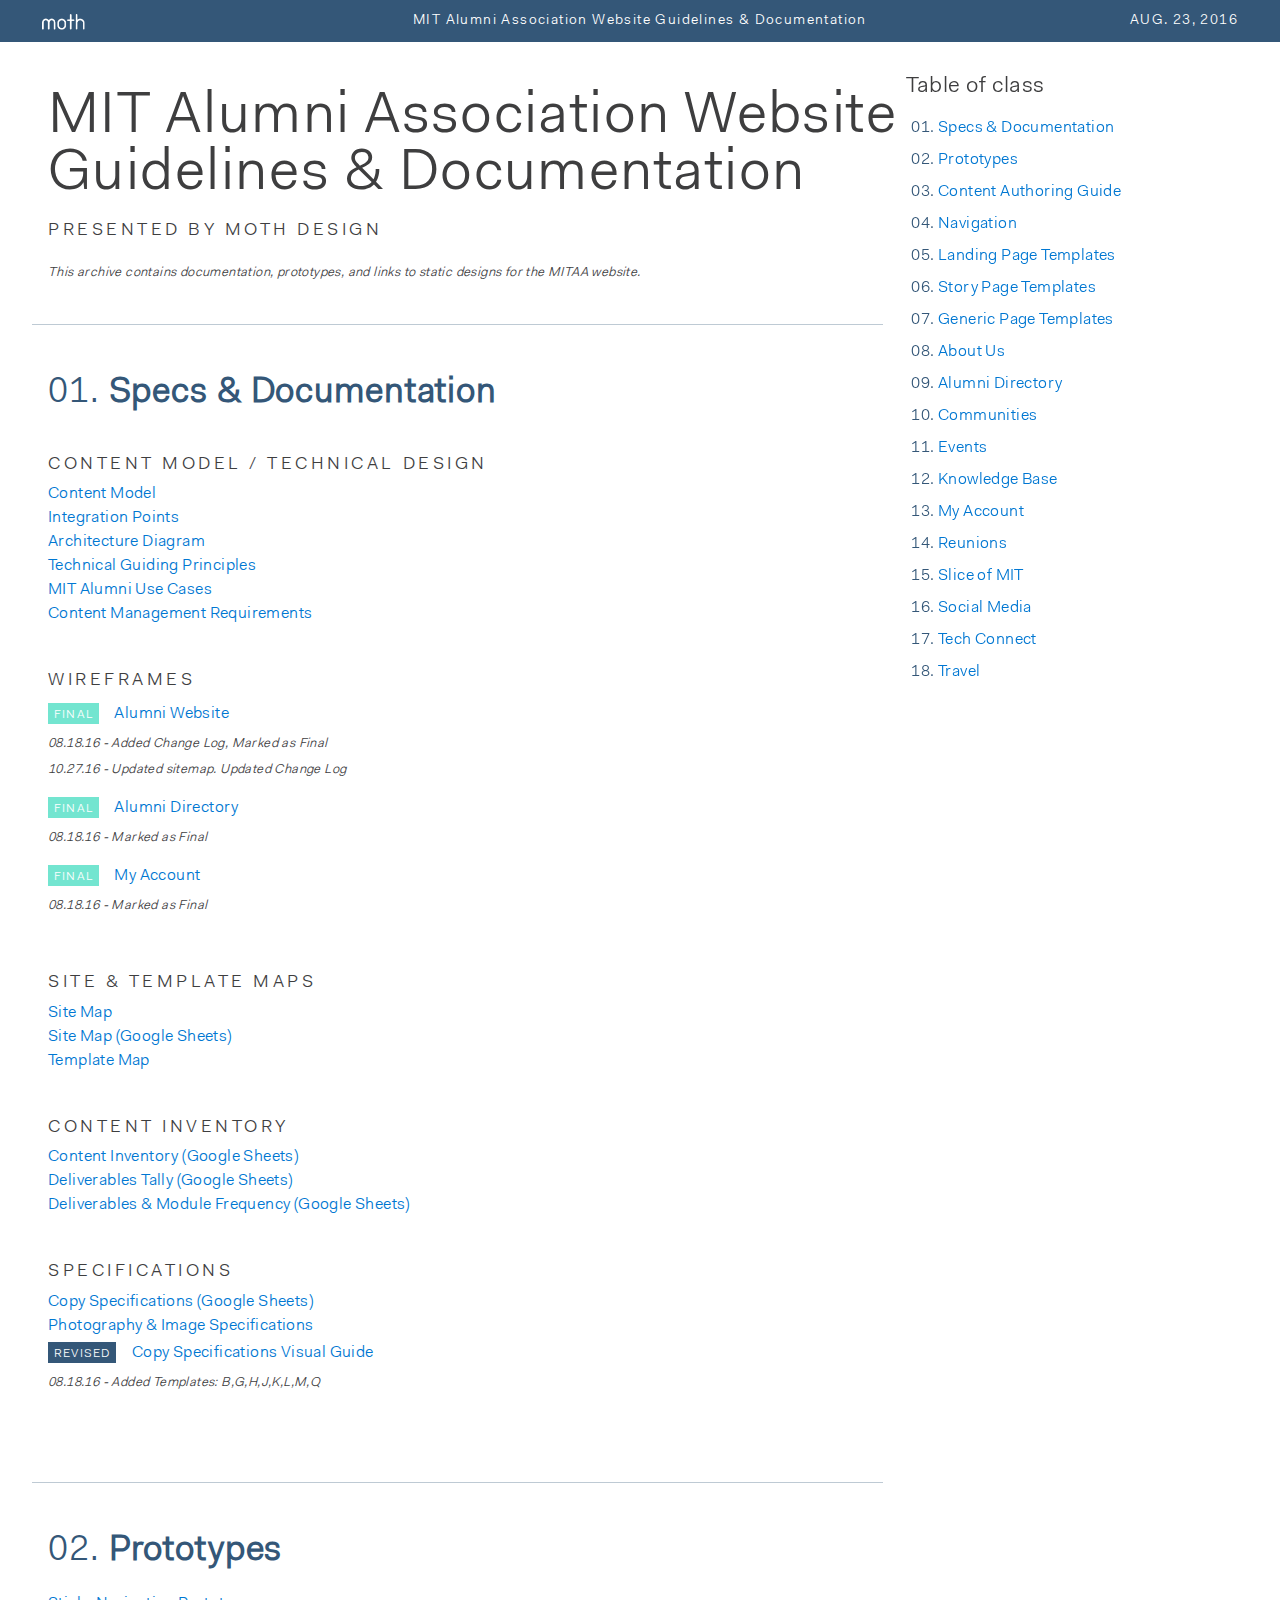
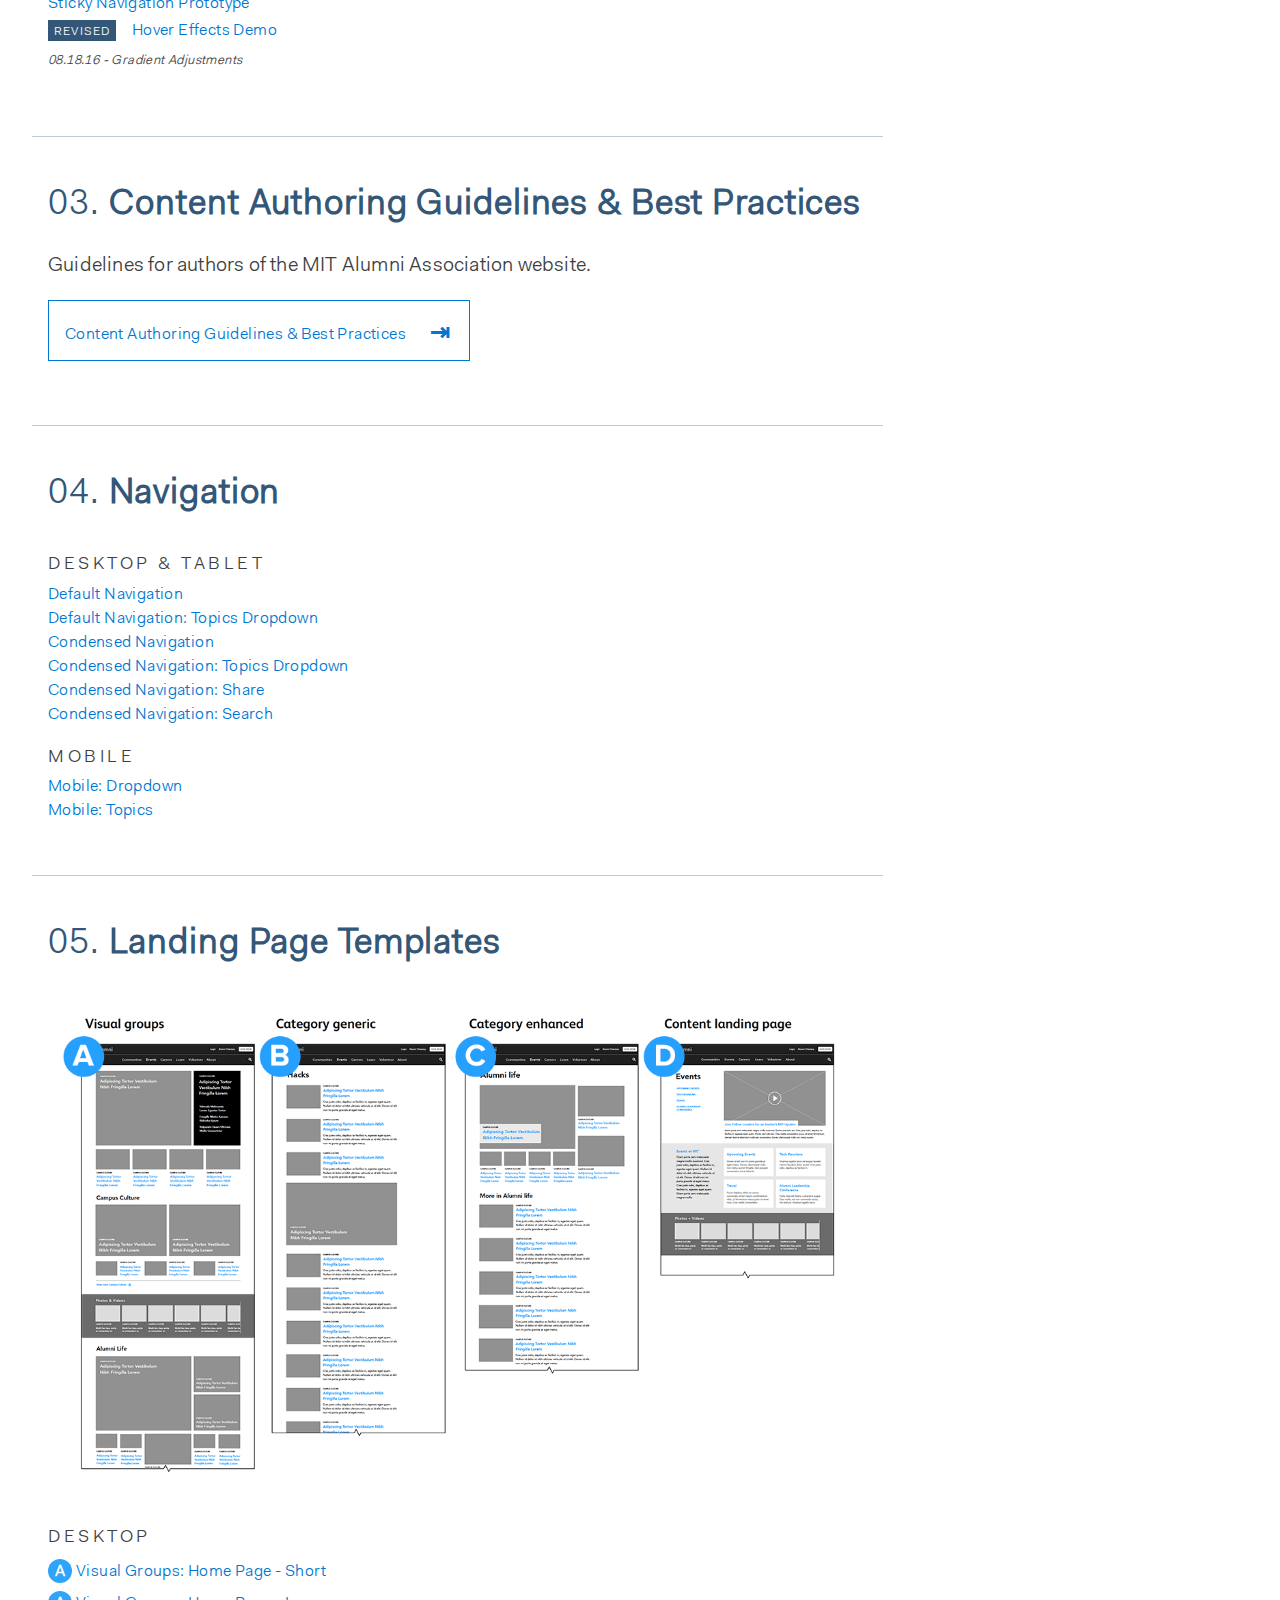
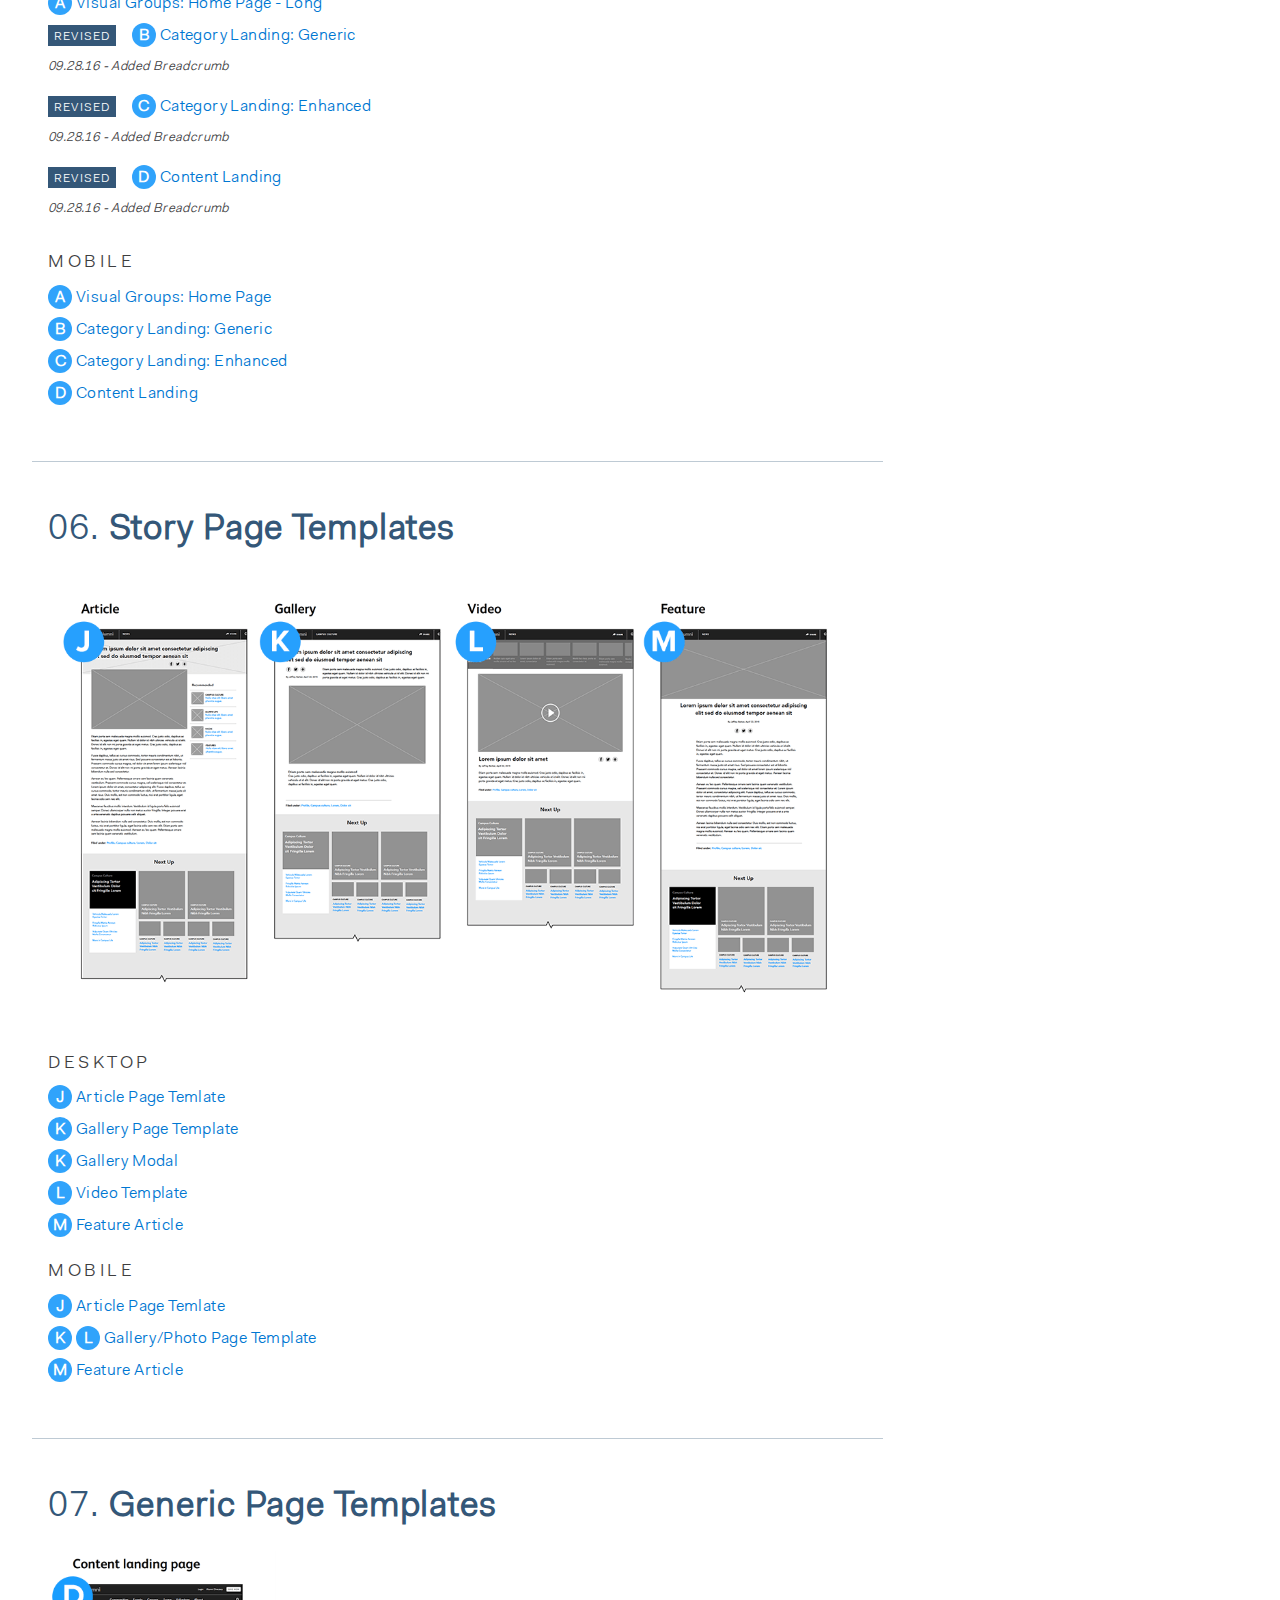
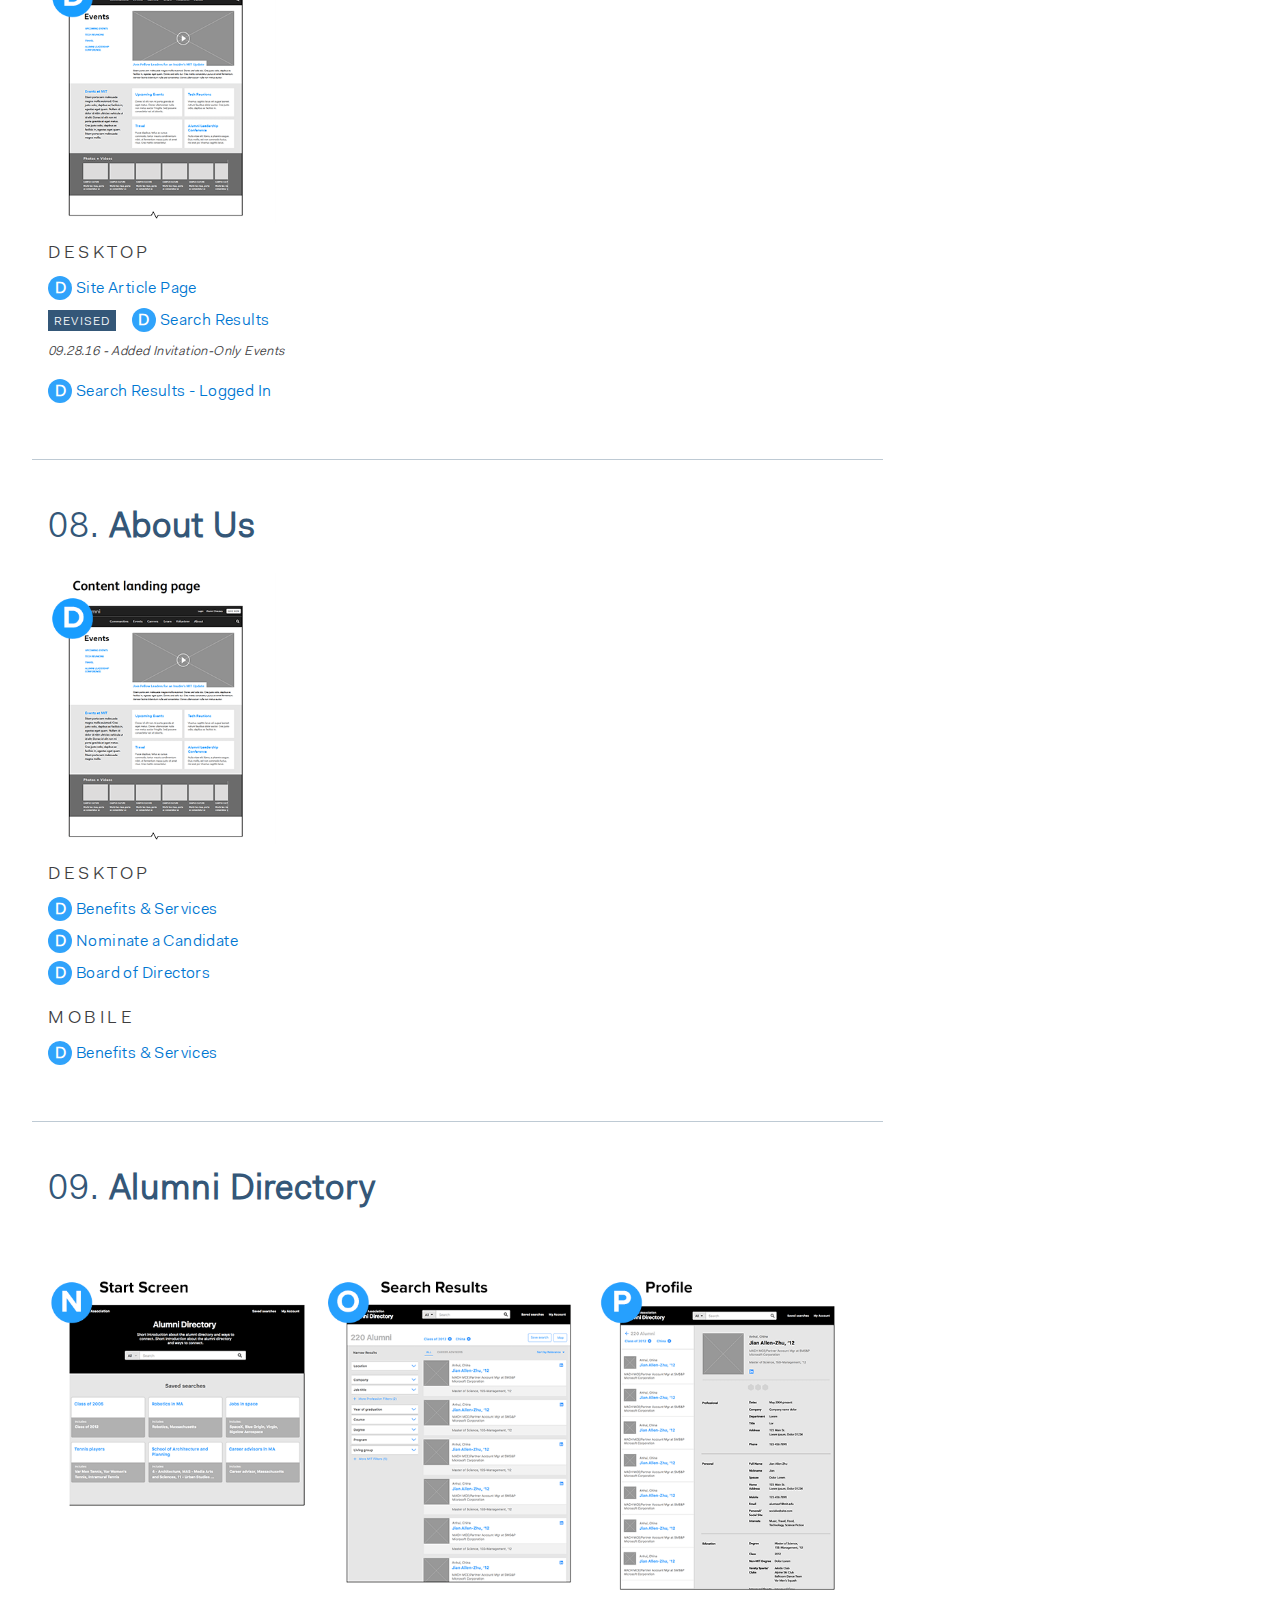
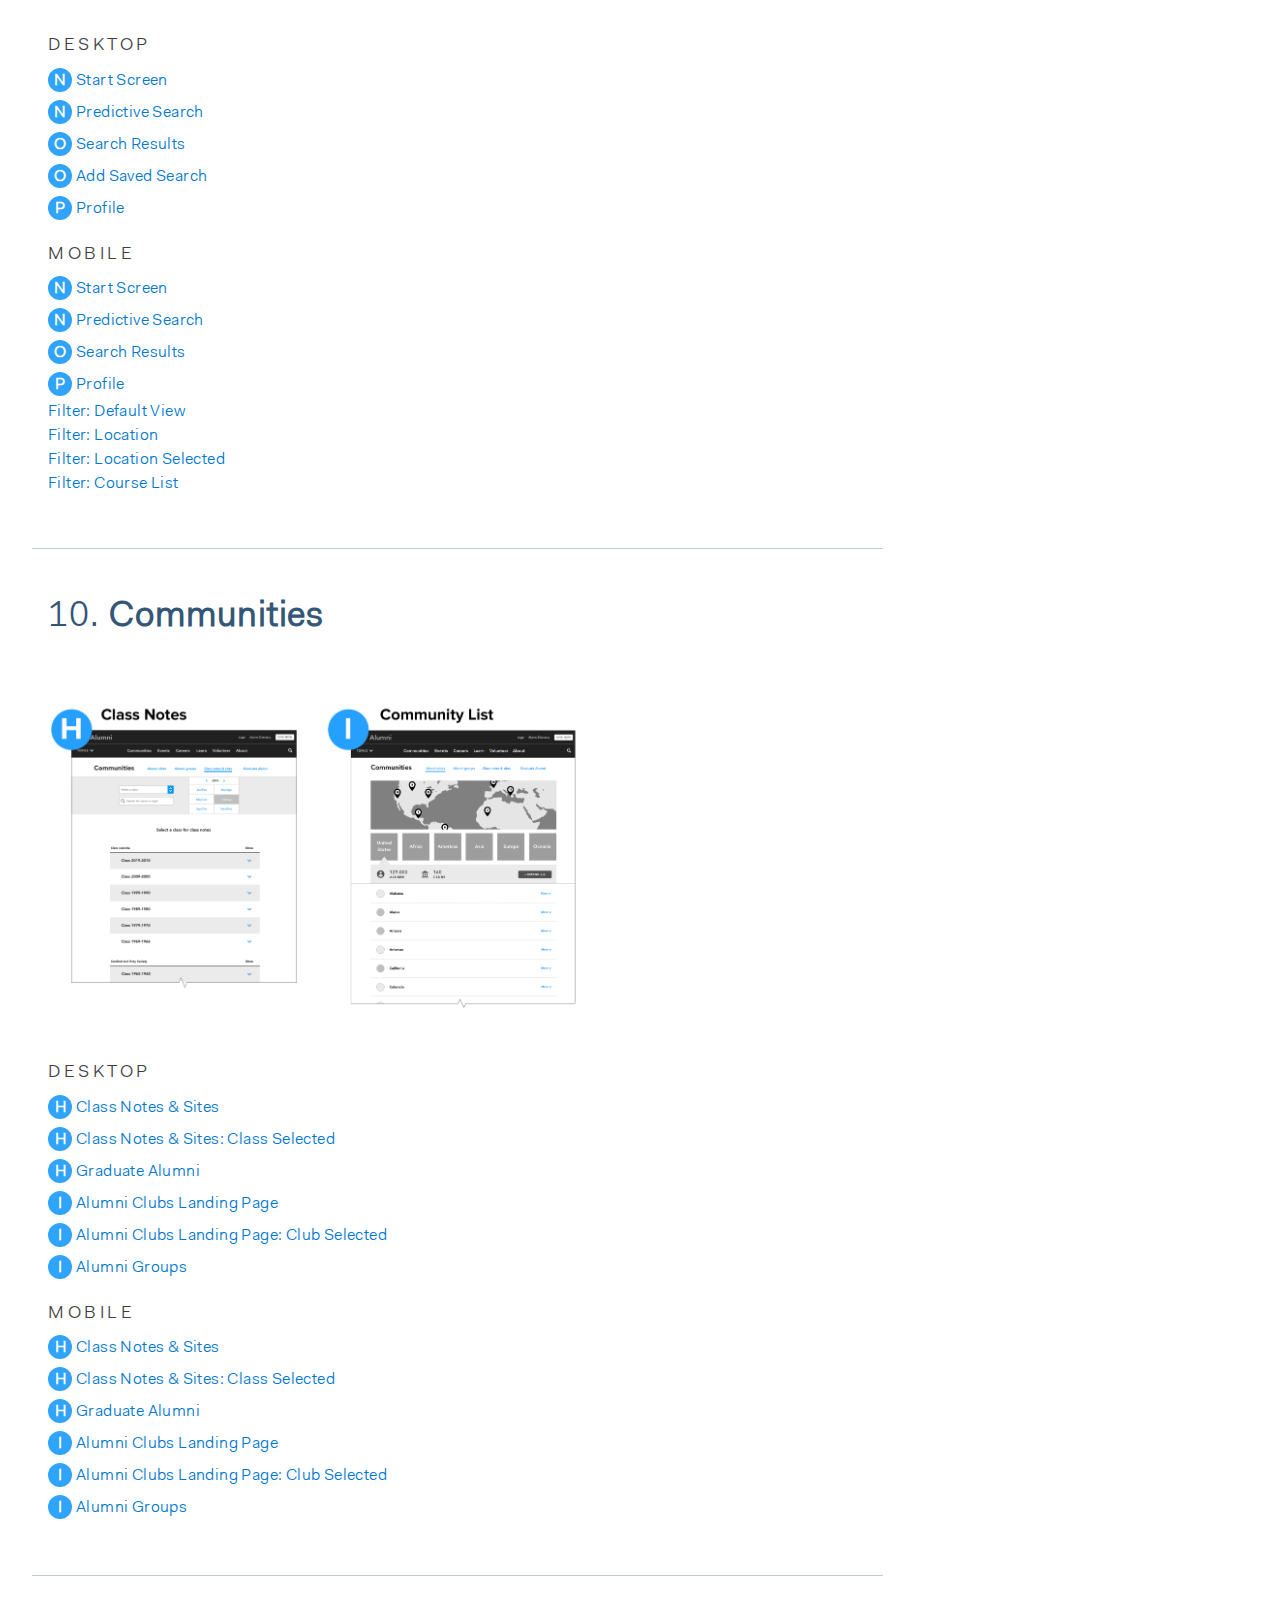
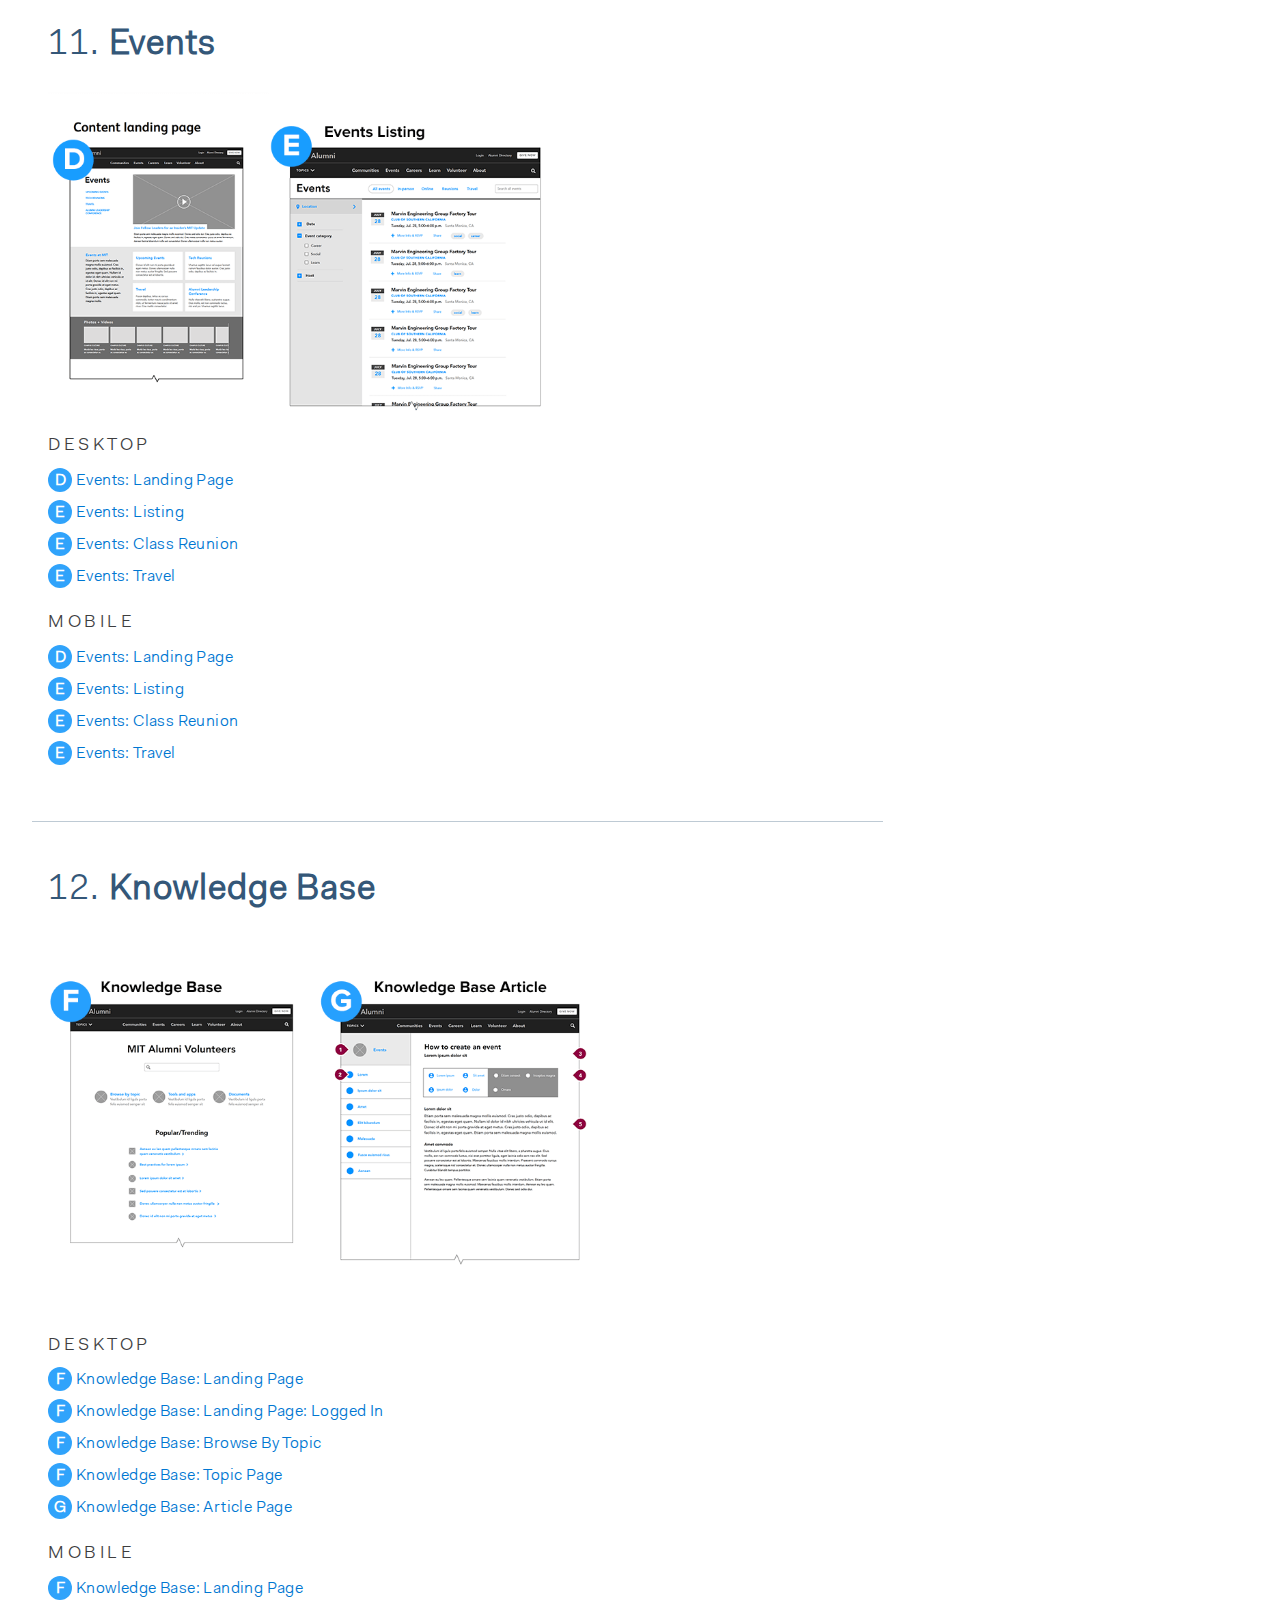
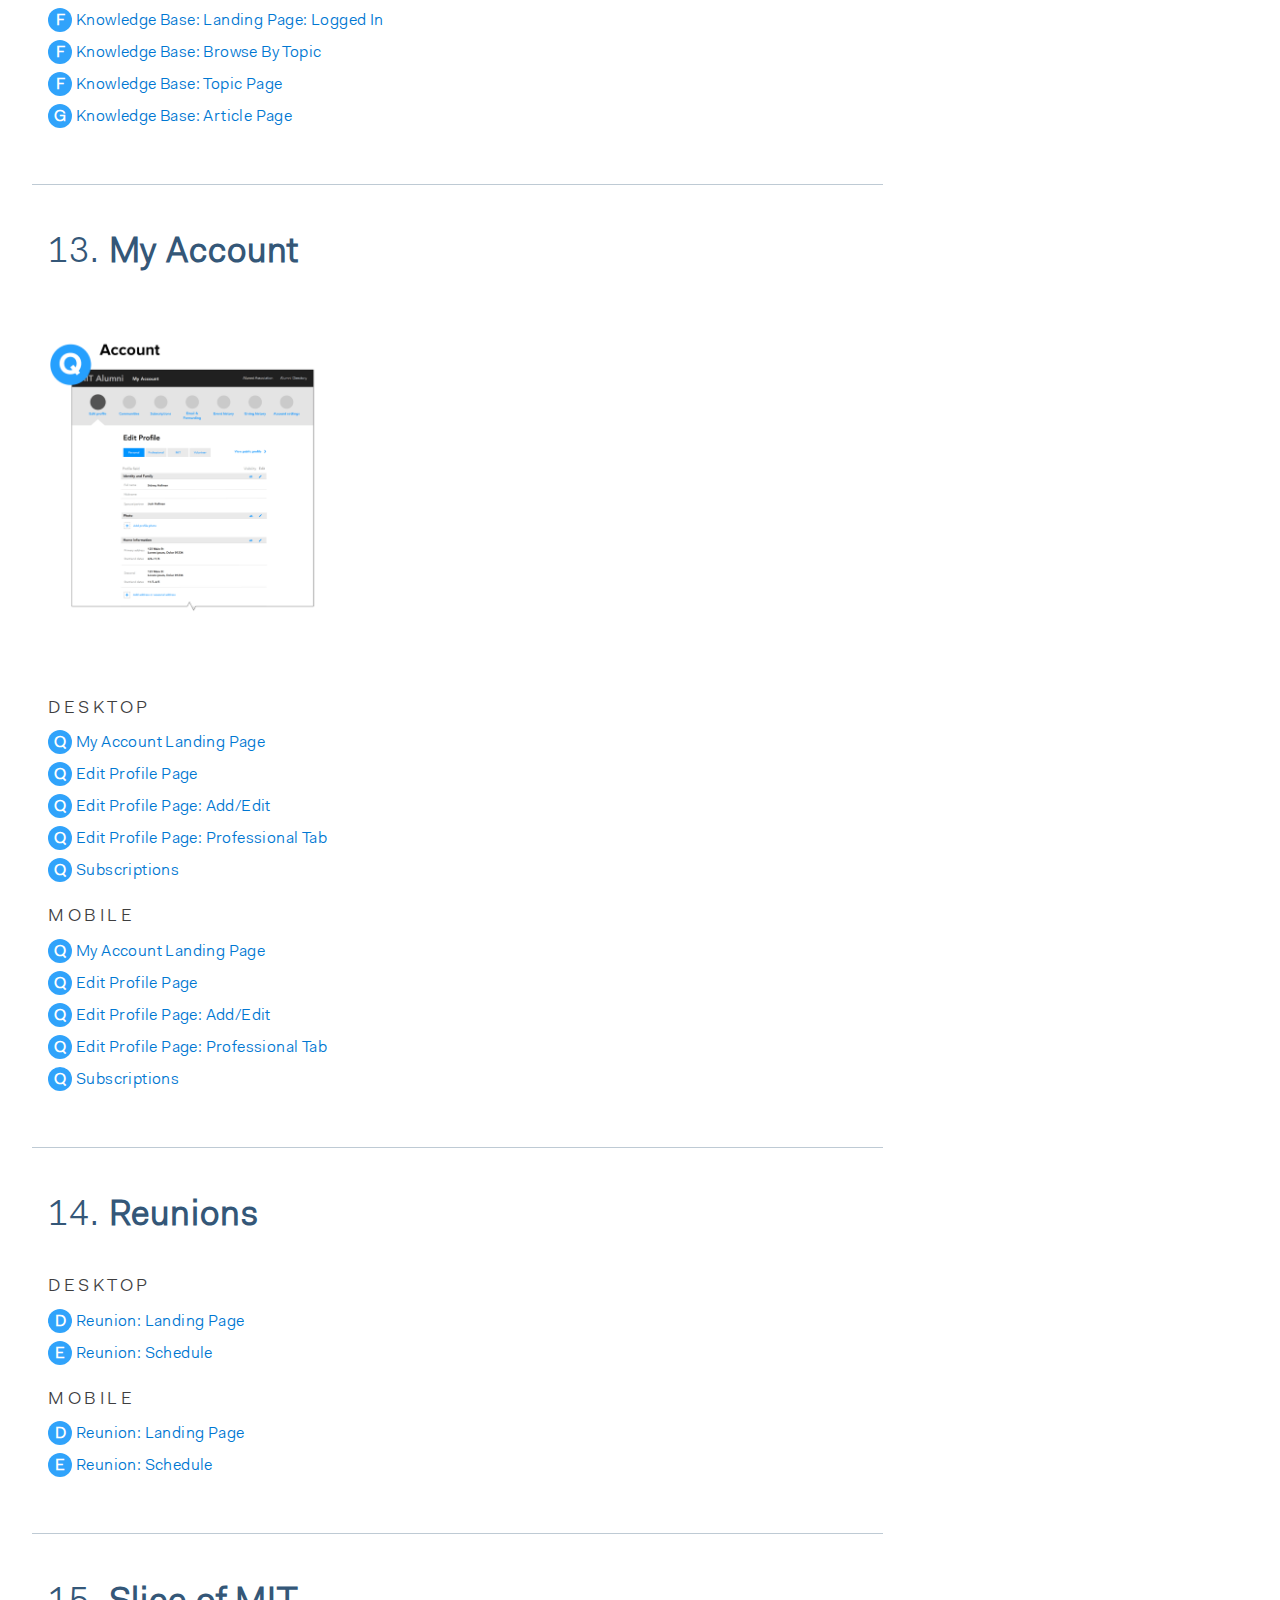
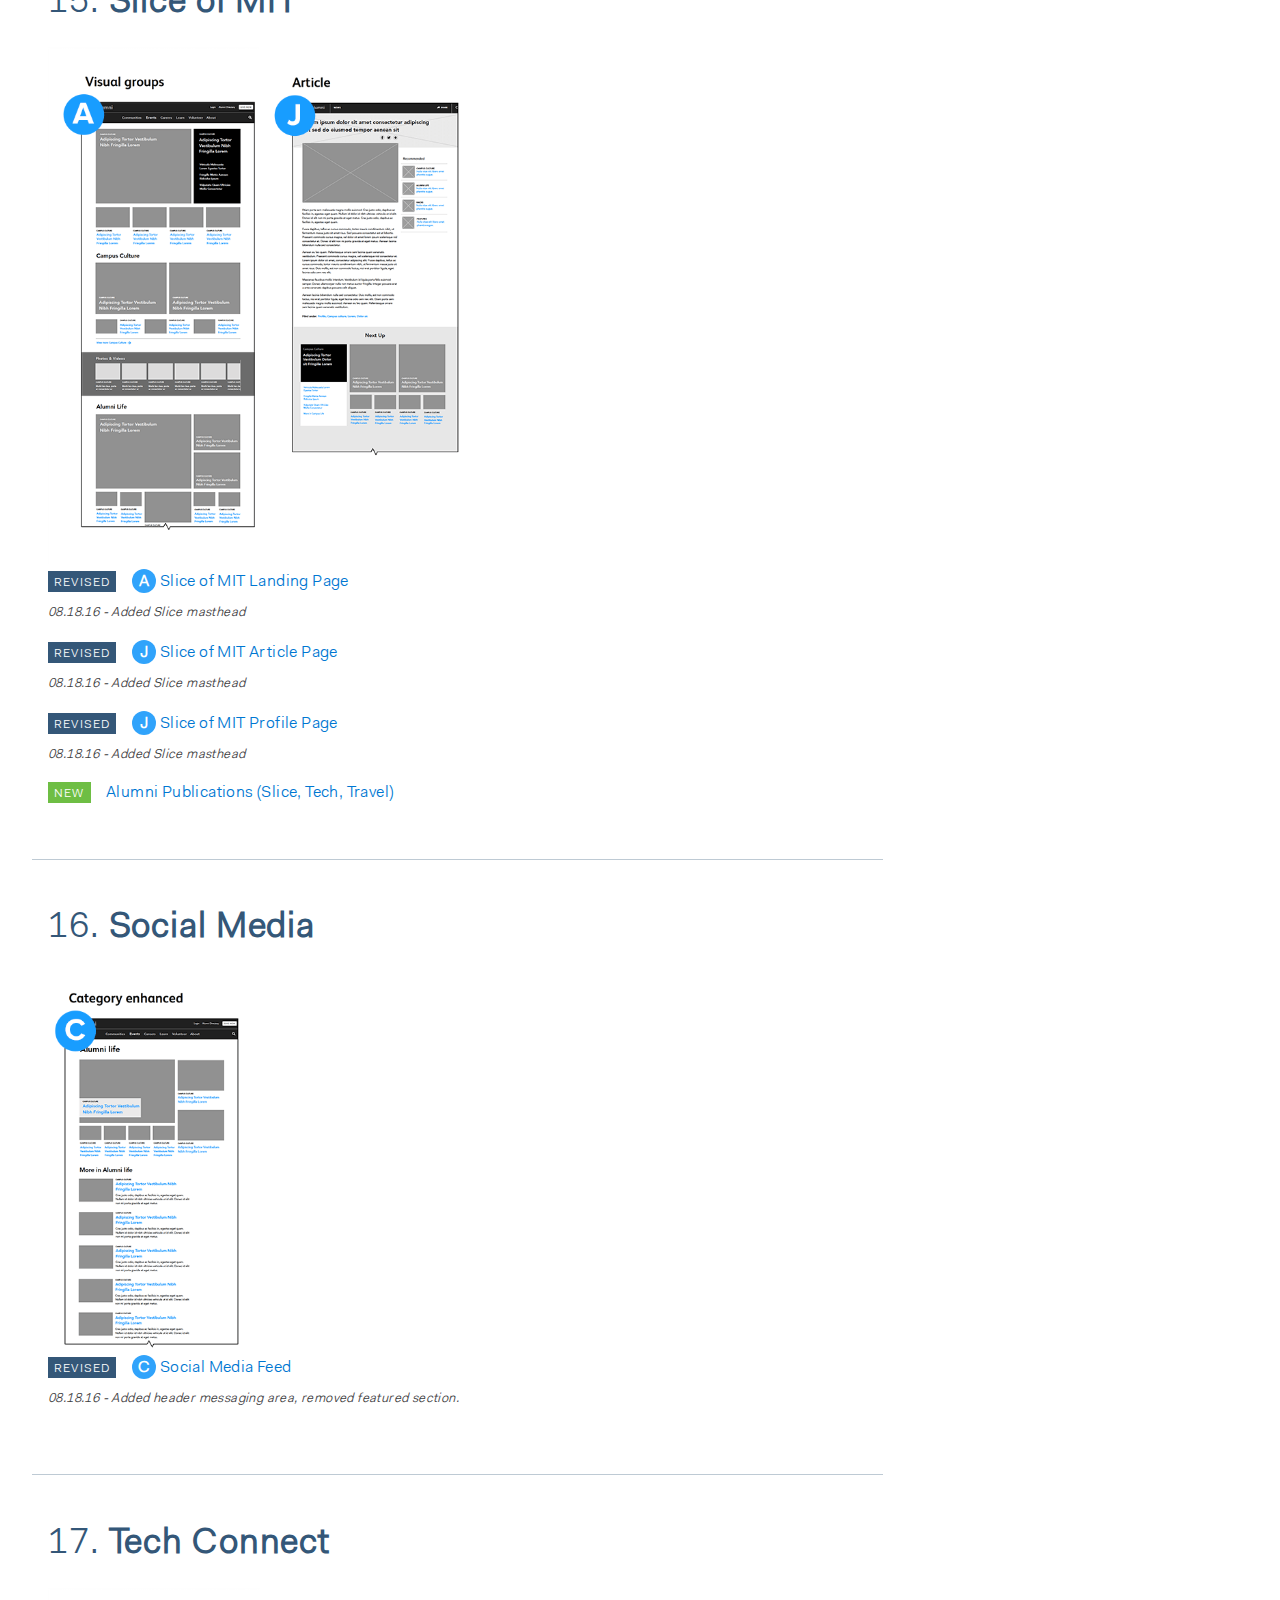
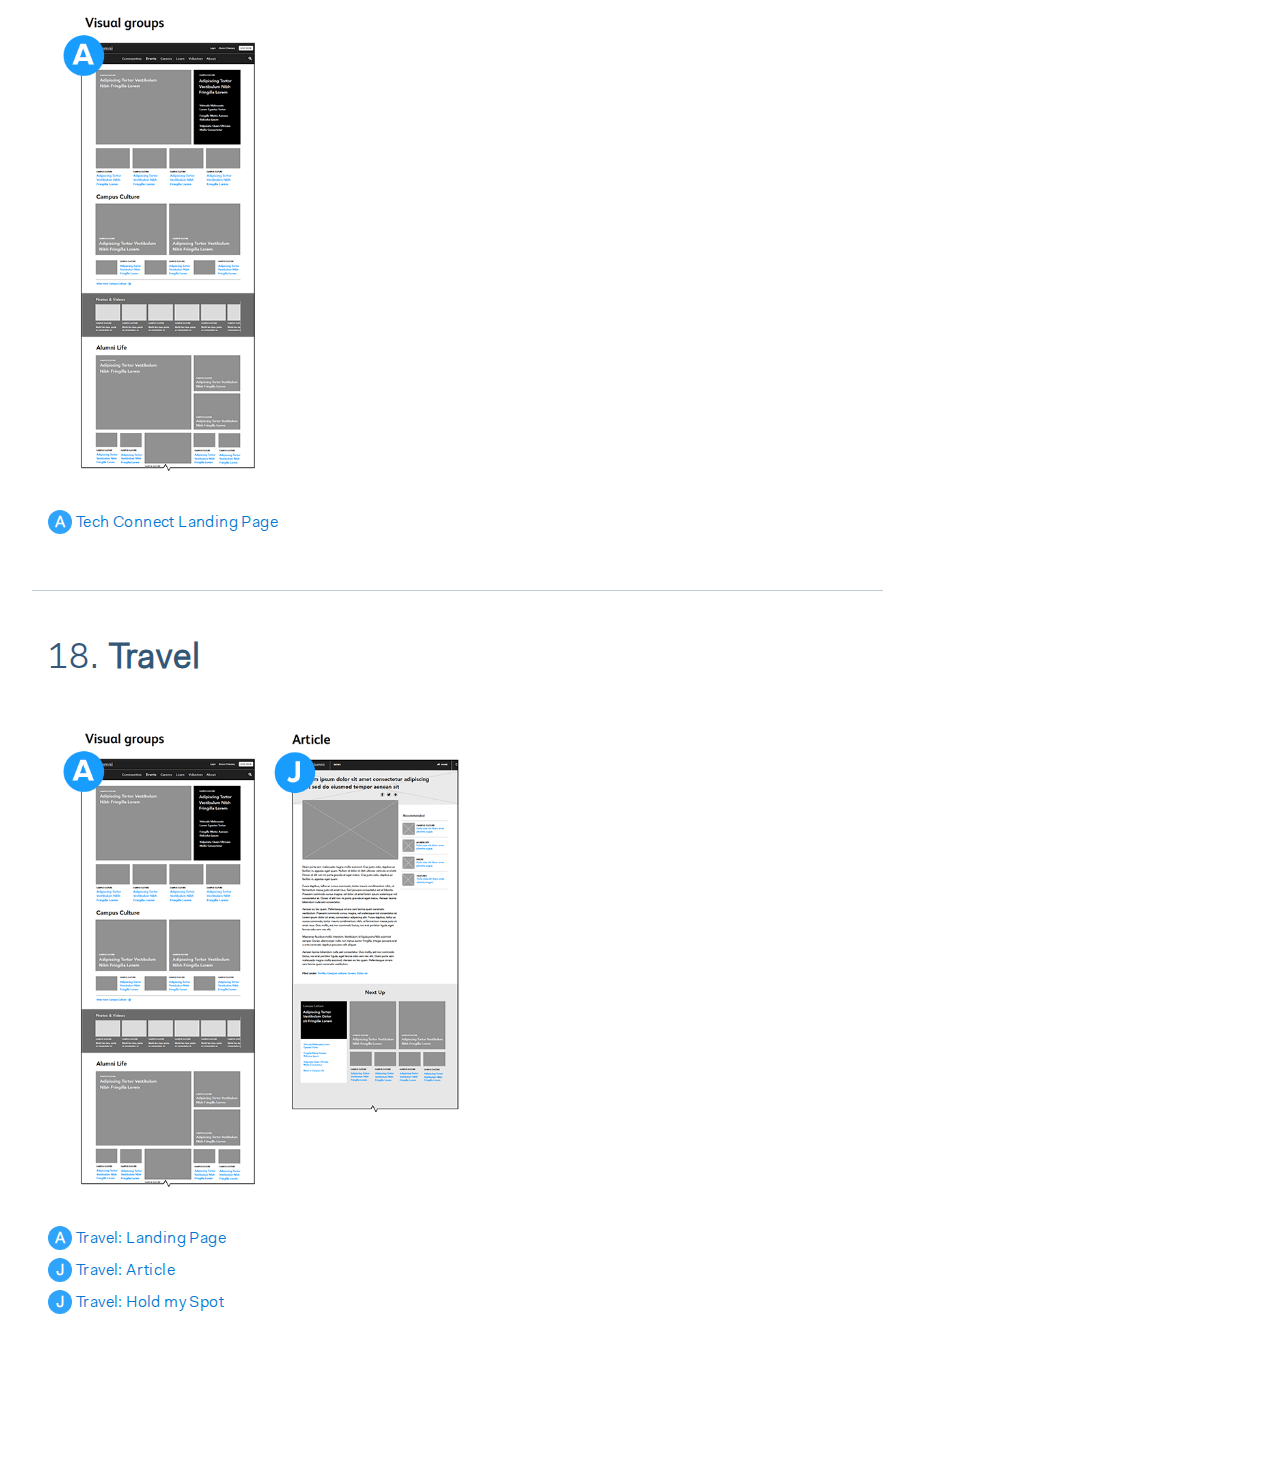
==== commit 9da70323: "continued updqatex" ====
--- a/index.html
+++ b/index.html
@@ -55,17 +55,21 @@
 		
 	<header class="sub">
 		<a href="./" class="moth-logo"></a>
-		<span class="title">MIT Alumni Association Website Guidelines &amp; Documentation</span>		<span class="date">Aug. 23, 2016</date>
+		<span class="title">MIT Alumni Association Website Guidelines &amp; Documentation</span>
+		<span class="date">Aug. 23, 2016</date>
 	</header>
 	<main>
 		<header>
-			<h1>MIT Alumni Association Website Guidelines &amp; Documentation</h1>			<h5>Presented by Moth Design</h5>			<small>This archive contains documentation, prototypes, and links to static designs for the MITAA website.</small>		</header>		
+			<h1>MIT Alumni Association Website Guidelines &amp; Documentation</h1>
+			<h5>Presented by Moth Design</h5>
+			<small>This archive contains documentation, prototypes, and links to static designs for the MITAA website.</small>
+		</header>		
 		<aside class="page-nav">
 			<h4>Table of class</h4>
-			<!--#echo var="DATE_LOCAL" -->
 			<ol class="contents">
 				<li><a href="#specs">Specs &amp; Documentation</a></li>
 				<li><a href="#prototypes">Prototypes</a></li>
+				<li><a href="#authoring">Content Authoring Guide</a></li>
 				<li><a href="#navigation">Navigation</a></li>
 				<li><a href="#landing">Landing Page Templates</a></li>
 				<li><a href="#story">Story Page Templates</a></li>
@@ -118,9 +122,9 @@
 				<li>
 					<h6>Site &amp; Template Maps</h6>
 					<ul>
-						<li><a href="https://invis.io/HB8AM5KED#/181605676_Sitemap">Site Map</a></li>
+						<li><a href="documents/mit-alumni-sitemap.pdf">Site Map</a></li>
 						<li><a href="https://docs.google.com/spreadsheets/d/1mzMm-unS3Oha0tWa8MbQvcWT3V5nU9So1k6xpF4ZIUg/edit?usp=sharing">Site Map (Google Sheets)</a></li>
-						<li><a href="https://invis.io/HB8AM5KED#/181661087_Templatemap">Template Map</a></li>
+						<li><a href="documents/mit-alumni-template-map.pdf">Template Map</a></li>
 					</ul>
 				</li>
 				<li>
@@ -135,7 +139,7 @@
 				<li>
 					<h6>Specifications</h6>
 					<ul>
-						<li class="new"><a href="content-authoring">Content Authoring Guidelines &amp; Best Practices</a></li>
+						<!--li class="new"><a href="content-authoring">Content Authoring Guidelines &amp; Best Practices</a></li-->
 						<li><a href="https://docs.google.com/spreadsheets/d/15LvjU2K0RRbYFkzF1HTAZmCgO-jEf4wMJcmBoMNTRYE/edit?usp=sharing">Copy Specifications (Google Sheets)</a></li>
 						<li><a href="documents/MITAA_Photo-Guide_FINAL.pdf">Photography &amp; Image Specifications</a></li>
 						<li class="revised">
@@ -157,9 +161,14 @@
 				</li>
 			</ol>
 		</section>
+		<section id="authoring">
+			<h2><span>03.</span> Content Authoring Guidelines &amp; Best Practices</h2>
+			<p>Guidelines for authors of the MIT Alumni Association website.</p>
+			<a href="content-authoring.html" class="button"> Content Authoring Guidelines &amp; Best Practices</a>
+		</section>
 		<section id="navigation">
 			<!--NEW SECTION-->
-			<h2><span>03.</span> Navigation</h2>
+			<h2><span>04.</span> Navigation</h2>
 			<h5>Desktop &amp; Tablet</h5>
 			<ol>
 				<li><a href="https://invis.io/5Q8AT9RMH#/181711830_Desktop_-_Static_Navigation">Default Navigation</a></li>
@@ -177,7 +186,7 @@
 		</section>
 		<section id="landing">
 			<!--NEW SECTION-->
-			<h2><span>04.</span> Landing Page Templates</h2>
+			<h2><span>05.</span> Landing Page Templates</h2>
 			<img src="images/landingPageTemplates.png">
 			<h5 class="break">Desktop</h5>
 			<ol>
@@ -207,7 +216,7 @@
 		</section>
 		<section id="story">
 			<!--NEW SECTION-->
-			<h2><span>05.</span> Story Page Templates</h2>
+			<h2><span>06.</span> Story Page Templates</h2>
 			<img src="images/storyPageTemplates.png">
 			<br>
 			<h5 class="break">Desktop</h5>
@@ -227,7 +236,8 @@
 		</section>
 		<section id="generic">
 			<!--NEW SECTION-->
-			<h2><span>06.</span> Generic Page Templates</h2>
+			<h2><span>07.</span> Generic Page Templates</h2>
+			<img src="images/d.png">
 			<h5 class="break">Desktop</h5>
 			<ol>
 				<li><a href="https://invis.io/KJ8AQS9HT#/181676435_D_Content_Page"><span class="letter">D</span>Site Article Page</a></li>
@@ -240,7 +250,8 @@
 		</section>
 		<section id="about">
 			<!--NEW SECTION-->
-			<h2><span>07.</span> About Us</h2>
+			<h2><span>08.</span> About Us</h2>
+			<img src="images/d.png">
 			<h5>Desktop</h5>
 			<ol>
 				<li><a href="https://invis.io/4H8AQXA98#/181678577_Benefits_-_Services"><span class="letter">D</span>Benefits &amp; Services</a></li>
@@ -256,7 +267,7 @@
 		</section>
 		<section id="alumni">
 			<!--NEW SECTION-->
-			<h2><span>08.</span> Alumni Directory</h2>
+			<h2><span>09.</span> Alumni Directory</h2>
 			<img src="images/alumni_directory.png">
 			<h5 class="break">Desktop</h5>
 			<ol>
@@ -280,7 +291,7 @@
 		</section>
 		<section id="communities">
 			<!--NEW SECTION-->
-			<h2><span>09.</span> Communities</h2>
+			<h2><span>10.</span> Communities</h2>
 			<img src="images/communities.png">
 			<h5 class="break">Desktop</h5>
 			<ol>
@@ -303,7 +314,7 @@
 		</section>
 		<section id="events">
 			<!--NEW SECTION-->
-			<h2><span>10.</span> Events</h2>
+			<h2><span>11.</span> Events</h2>
 			<img src="images/events.png">
 			<h5 class="break">Desktop</h5>
 			<ol>
@@ -322,7 +333,7 @@
 		</section>
 		<section id="kb">
 			<!--NEW SECTION-->
-			<h2><span>11.</span> Knowledge Base</h2>
+			<h2><span>12.</span> Knowledge Base</h2>
 			<img src="images/knowledge_base.png">
 			<h5 class="break">Desktop</h5>
 			<ol>
@@ -343,7 +354,7 @@
 		</section>
 		<section id="account">
 			<!--NEW SECTION-->
-			<h2><span>12.</span> My Account</h2>
+			<h2><span>13.</span> My Account</h2>
 			<img src="images/account.png">
 			<h5 class="break">Desktop</h5>
 			<ol>
@@ -364,7 +375,7 @@
 		</section>
 		<section id="reunions">
 			<!--NEW SECTION-->
-			<h2><span>13.</span> Reunions</h2>
+			<h2><span>14.</span> Reunions</h2>
 			<h5>Desktop</h5>
 			<ol>
 				<li><a href="https://invis.io/J88ASLAFE#/181702984_Reunion_Landing_Page"><span class="letter">D</span>Reunion: Landing Page</a></li>
@@ -378,7 +389,8 @@
 		</section>
 		<section id="slice">
 			<!--NEW SECTION-->
-			<h2><span>14.</span> Slice of MIT</h2>
+			<h2><span>15.</span> Slice of MIT</h2>
+			<img src="images/a+j.png">
 			<ol>
 				<li class="revised break">
 					<a href="https://invis.io/7G8BTN36M#/182302030_A_Slice_Landing_Page"><span class="letter">A</span>Slice of MIT Landing Page</a>
@@ -399,7 +411,9 @@
 		</section>
 		<section id="social">
 			<!--NEW SECTION-->
-			<h2><span>15.</span> Social Media</h2>
+			<h2><span>16.</span> Social Media</h2>
+			<img src="images/c.png">
+
 			<ol>
 				<li class="revised">
 					<a href="https://invis.io/F48ASHTJD#/181701671_C_Social_Media_Feeds"><span class="letter">C</span>Social Media Feed</a>
@@ -409,14 +423,16 @@
 		</section>
 		<section id="tech">
 			<!--NEW SECTION-->
-			<h2><span>16.</span> Tech Connect</h2>
+			<h2><span>17.</span> Tech Connect</h2>
+			<img src="images/a.png">
 			<ol>
 				<li><a href="https://invis.io/F48ASHTJD#/181701670_A_Tech_Connection_Landing_Page"><span class="letter">A</span>Tech Connect Landing Page</a></li>
 			</ol>
 		</section>
 		<section id="travel">
 			<!--NEW SECTION-->
-			<h2><span>17.</span> Travel</h2>
+			<h2><span>18.</span> Travel</h2>
+			<img src="images/a+j.png">
 			<ol class="break">
 				<li class="break"><a href="https://invis.io/F48ASHTJD#/181702151_Travel_Landing_Page"><span class="letter">A</span>Travel: Landing Page</a></li>
 				<li><a href="https://invis.io/F48ASHTJD#/181702150_Travel_Article"><span class="letter">J</span>Travel: Article</a></li>
--- a/style.css
+++ b/style.css
@@ -130,19 +130,23 @@
 	/*text-decoration: underline;*/
 	color: #33a7ff;
 }
+
+a.active {
+	font-family: "faktpro-semibold", sans-serif;
+}
+
+section a {
+	display: inline;
+}
+	
+
 header {
 	padding: 0 1em;
 	text-align: left;
 }
-
-a.active {
-	font-family: "faktpro-semibold", sans-serif;
-}
-
-section a {
-	display: inline;
-}
-	
+header h1 {
+	max-width: 1000px;
+}
 
 main { padding: 2em 2em 8em;}
 section {
@@ -559,22 +563,25 @@
 }
 .dont a.img-link img { border: solid 2px #df286d; }
 
-a.download {
+a.button {
 	border: solid 1px #0077d2;
 	padding: 1em;
-	margin: 0;
+	margin: 1em 0;
 	display: inline-block;
 }
-a.download:after {
+a.button:after {
 	content: "\21E5";
 	font-family: arial, sans-serif;
 	font-size: 24px;
 	font-weight: bold;
 	display: inline-block;
 	margin: .1em .1em 0 1em;
+}
+
+a.download:after {
 	transform: rotate(90deg);
 }
-a.download:hover {
+a.button:hover {
 	background: #33a7ff;
 	color: #fff;
 }
@@ -590,7 +597,7 @@
 	bottom: 0;
 	right: 0;
 	z-index: 100;
-	padding: 1em;
+	leading: 1em;
 	text-align: center;
 	
 }
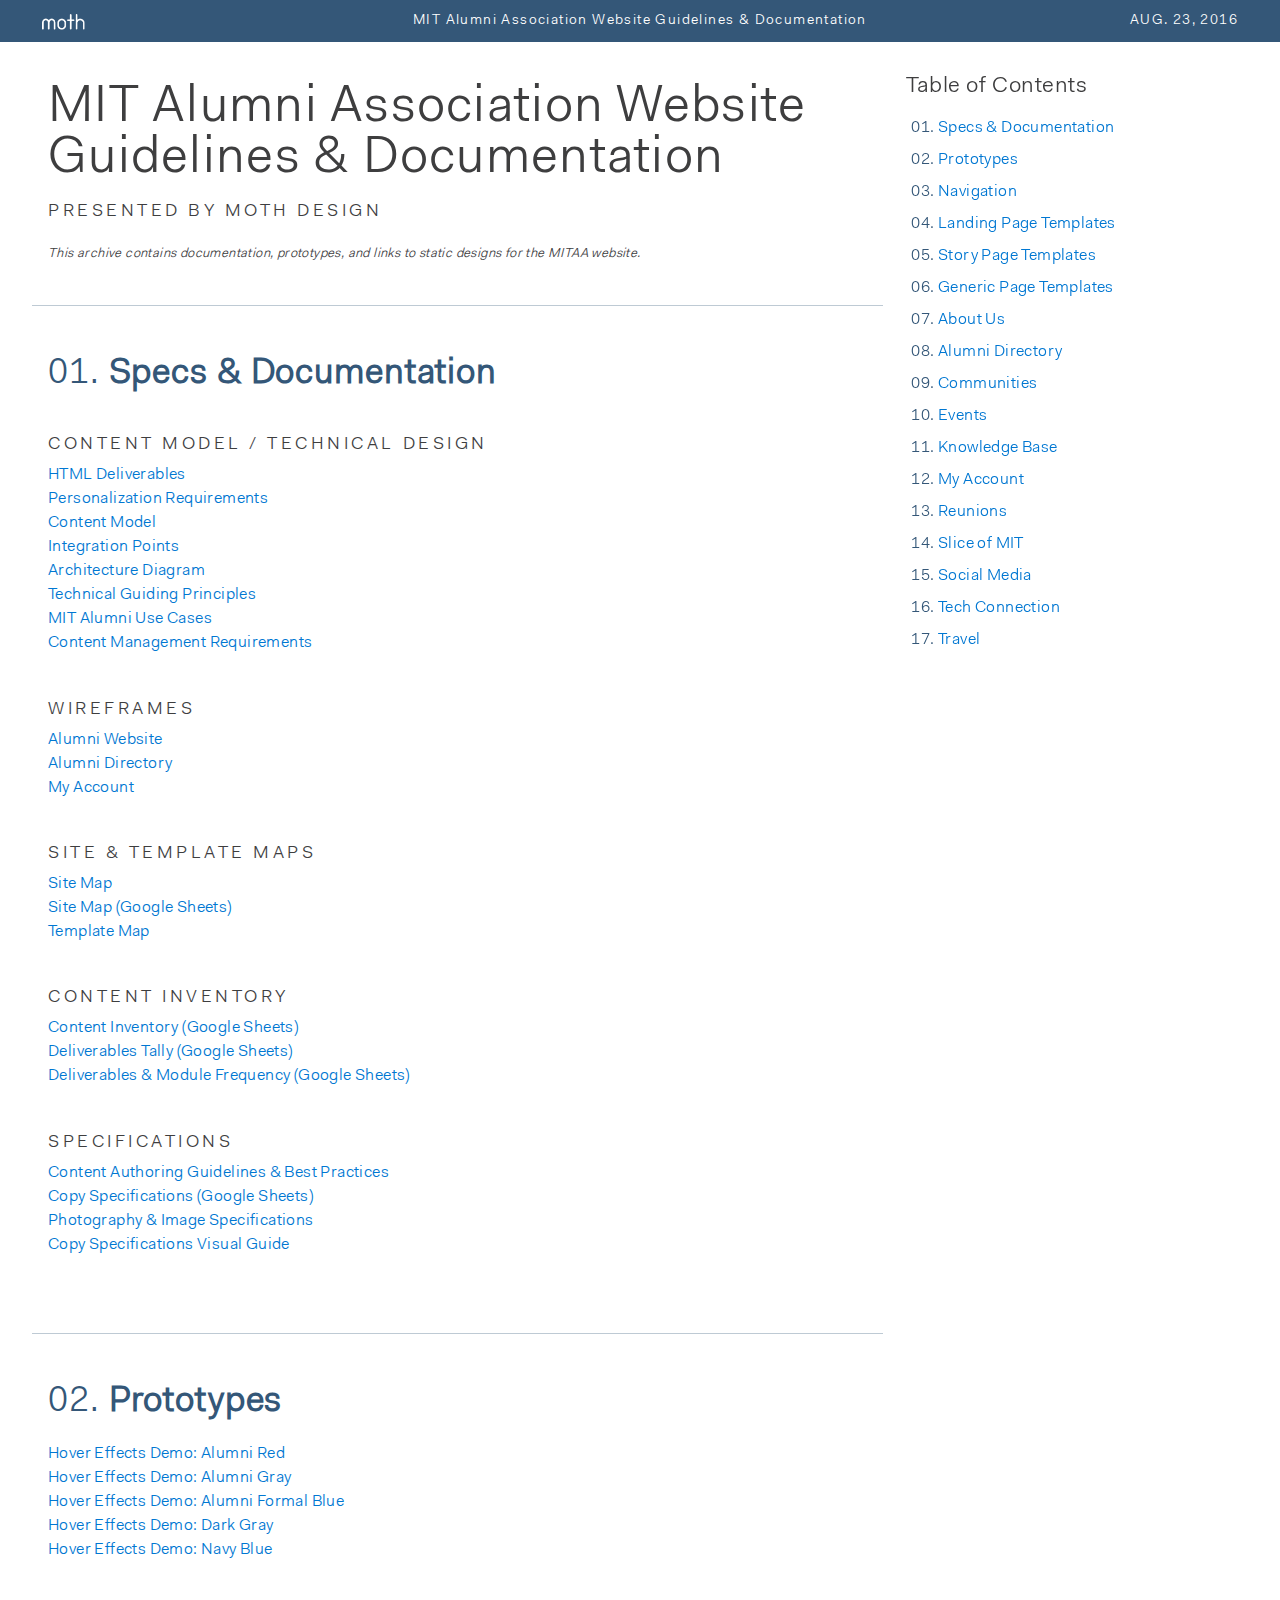
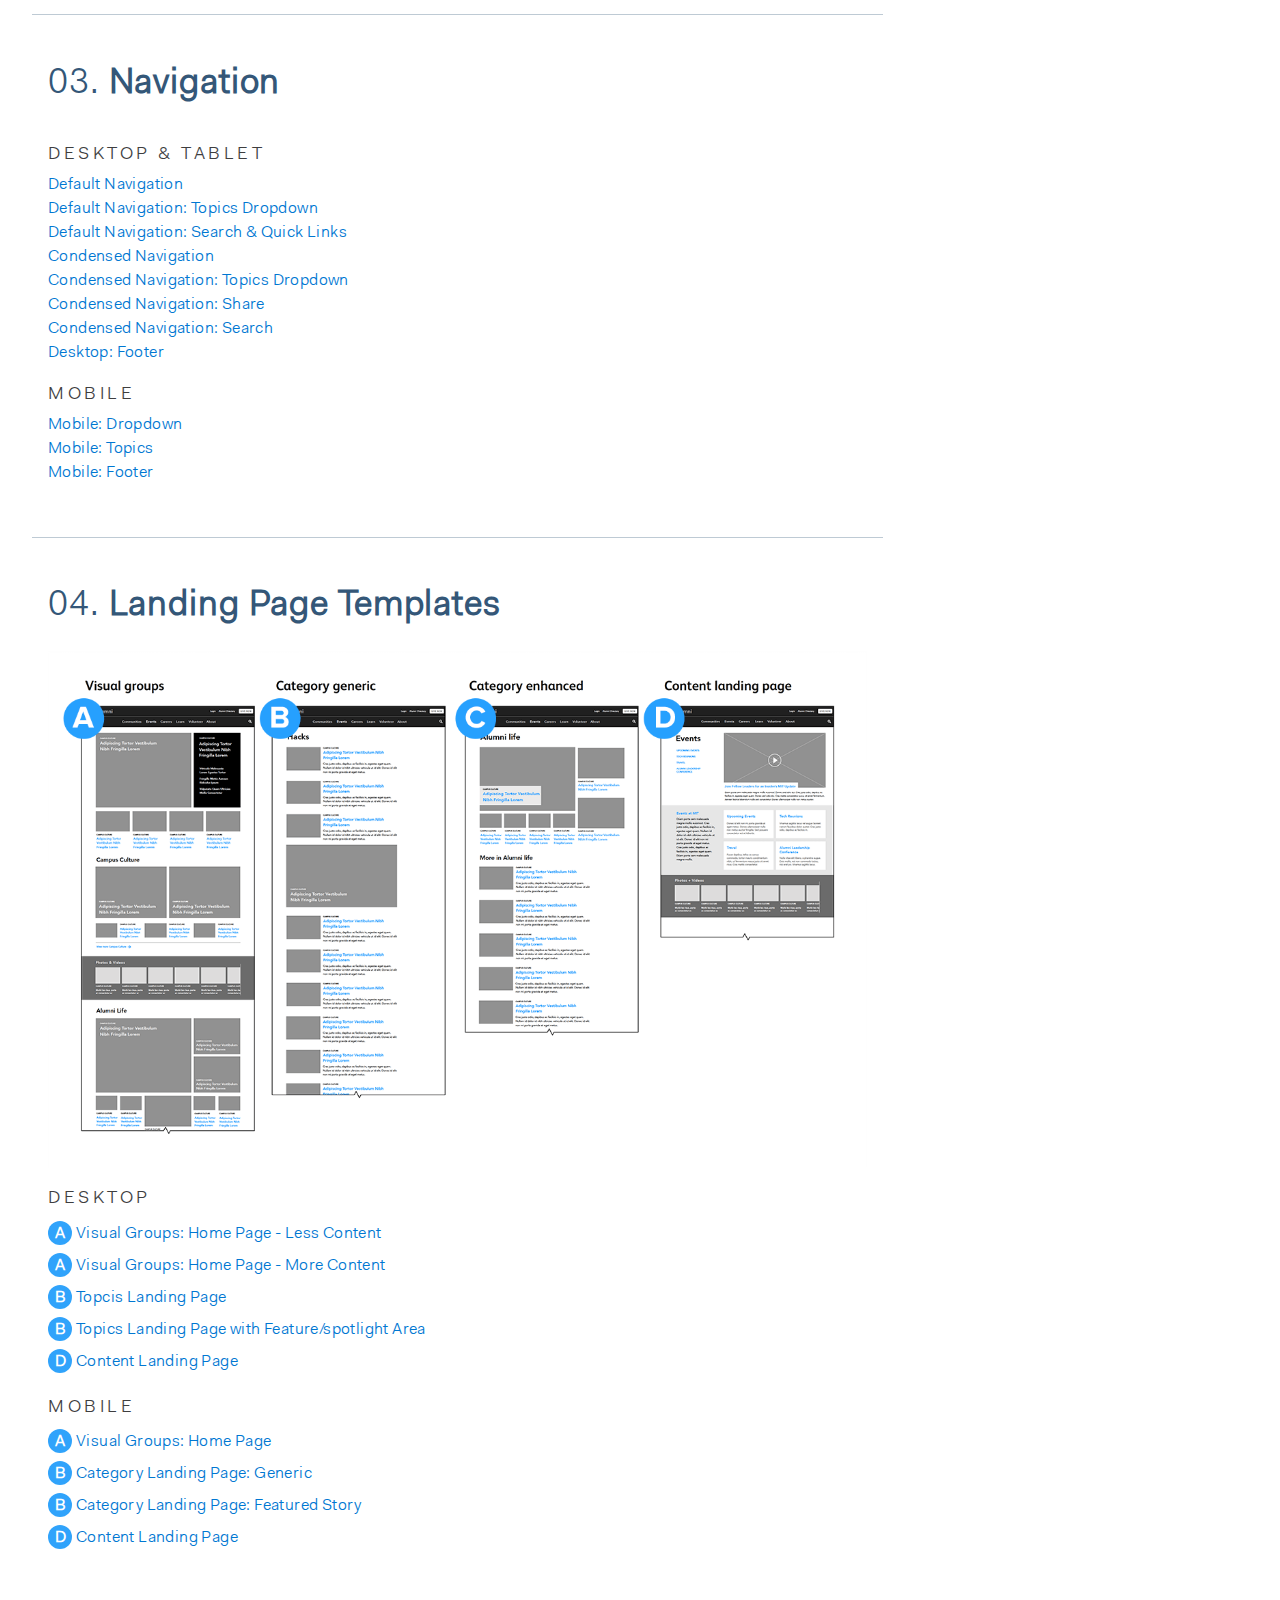
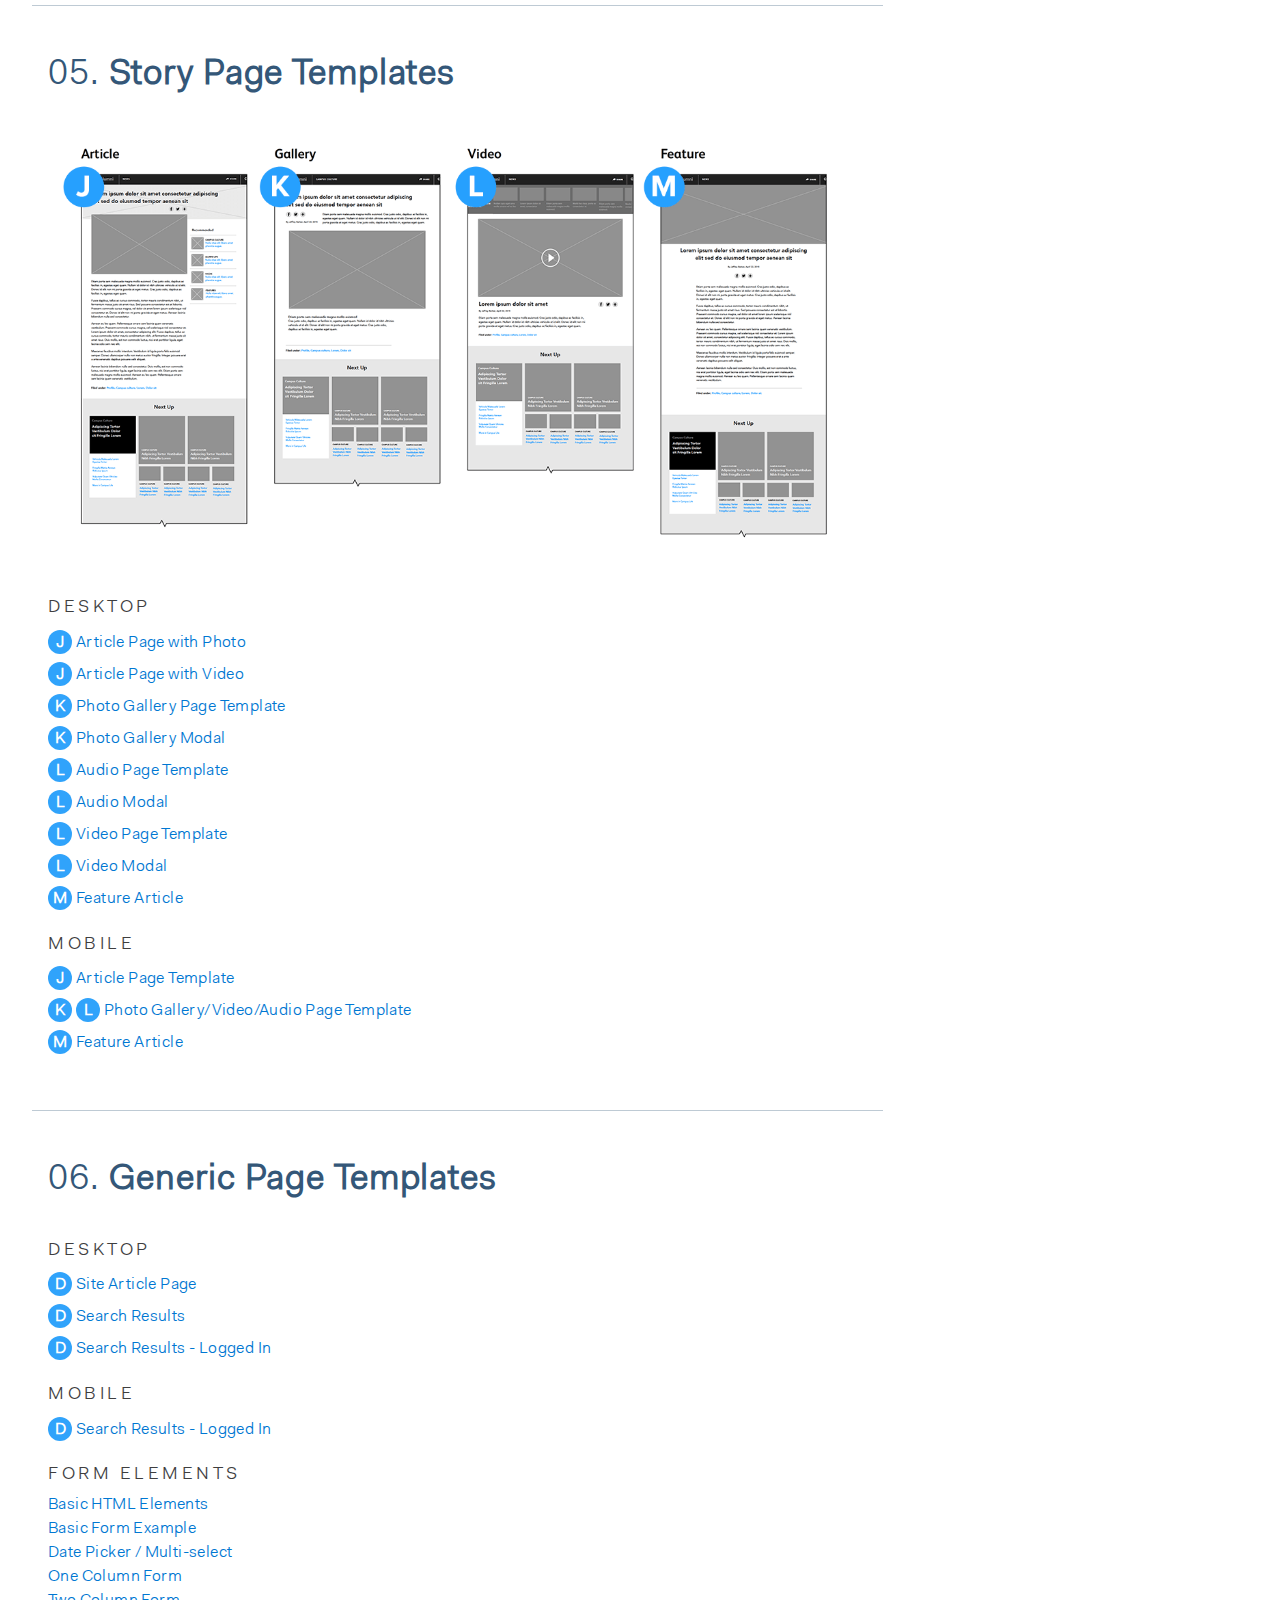
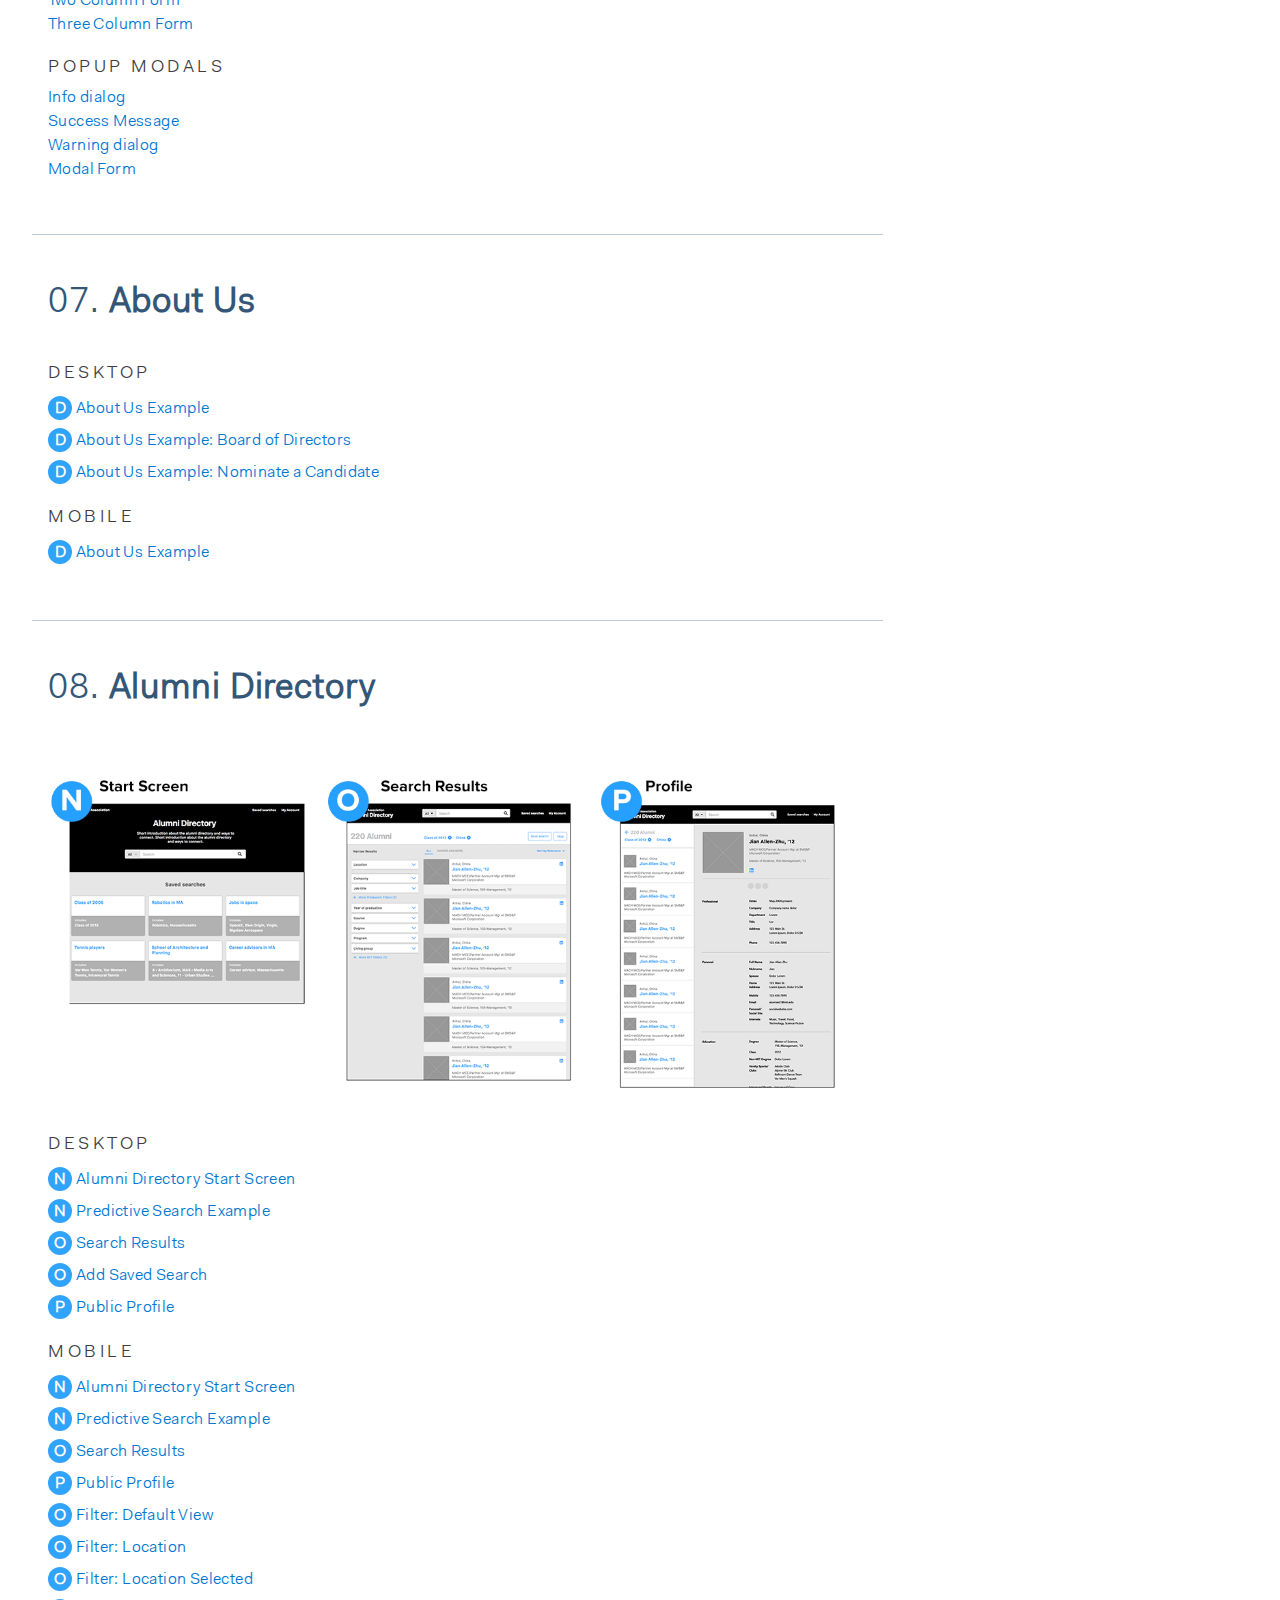
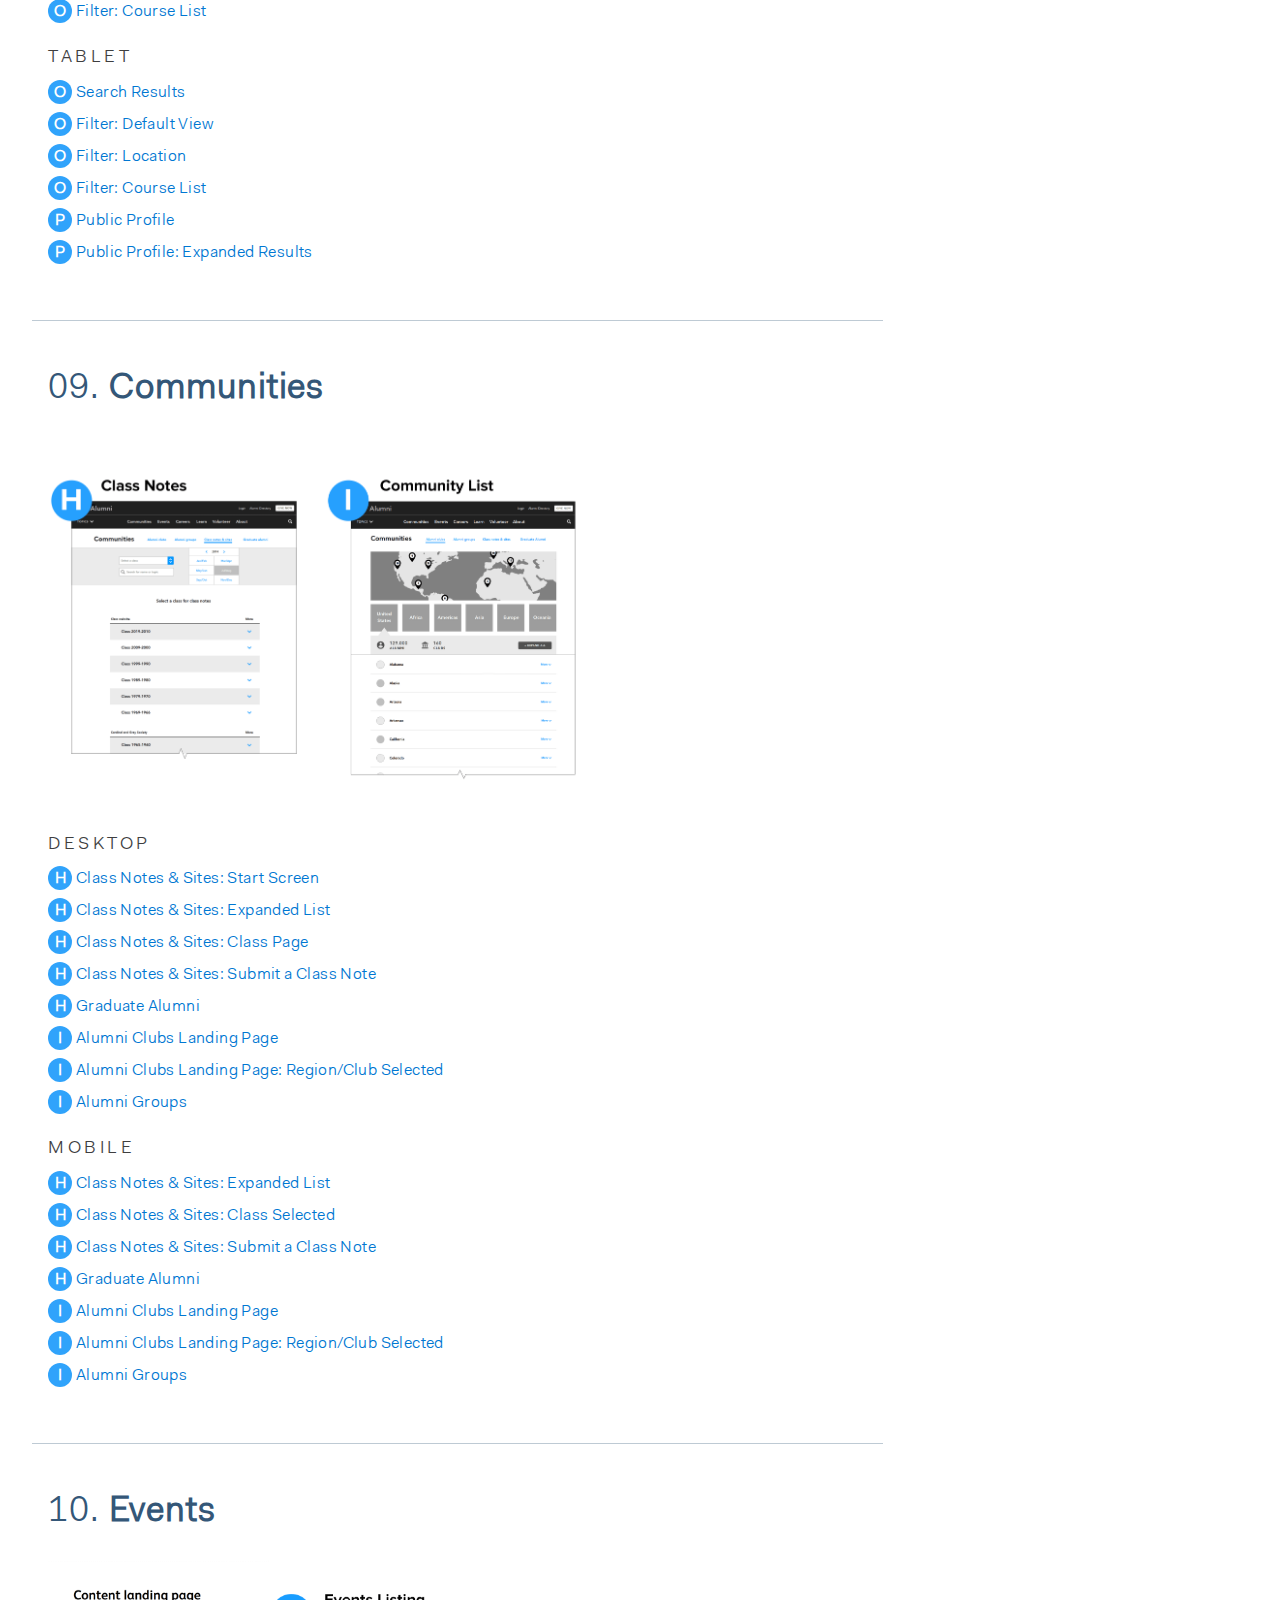
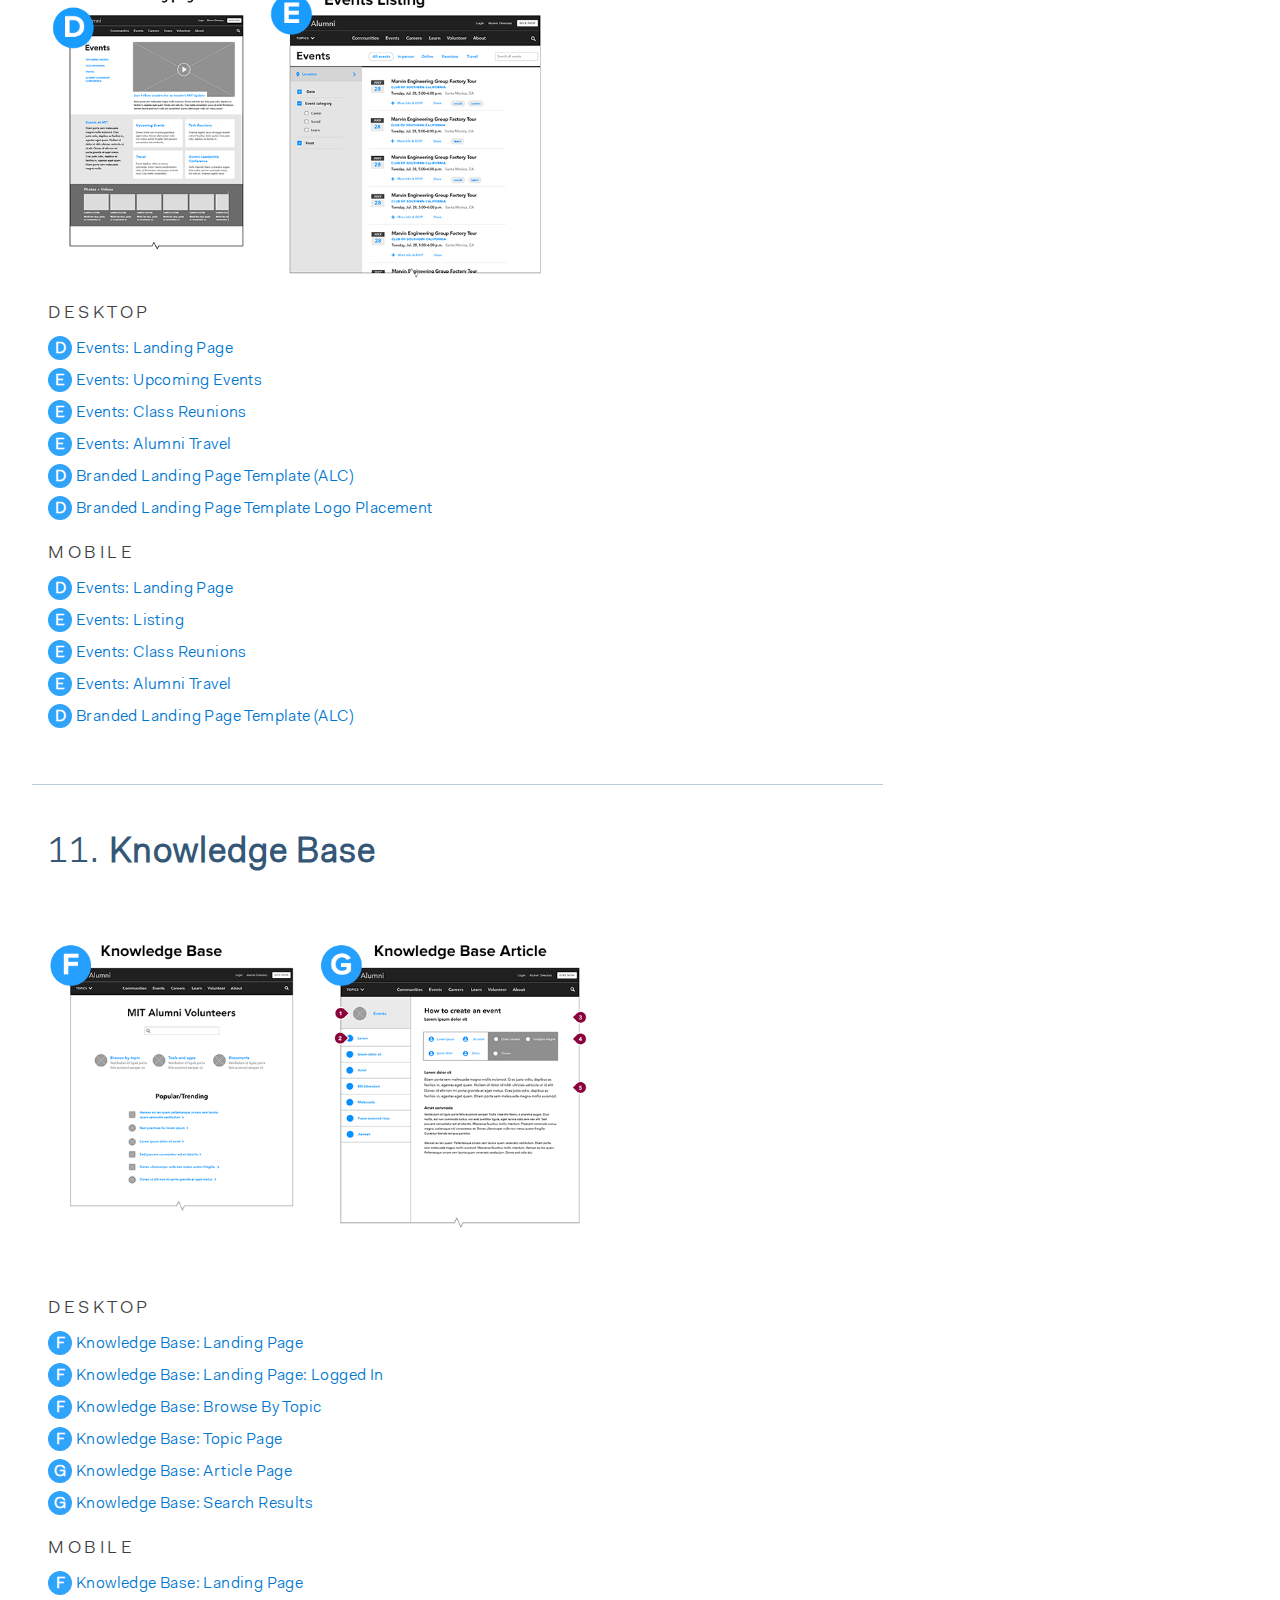
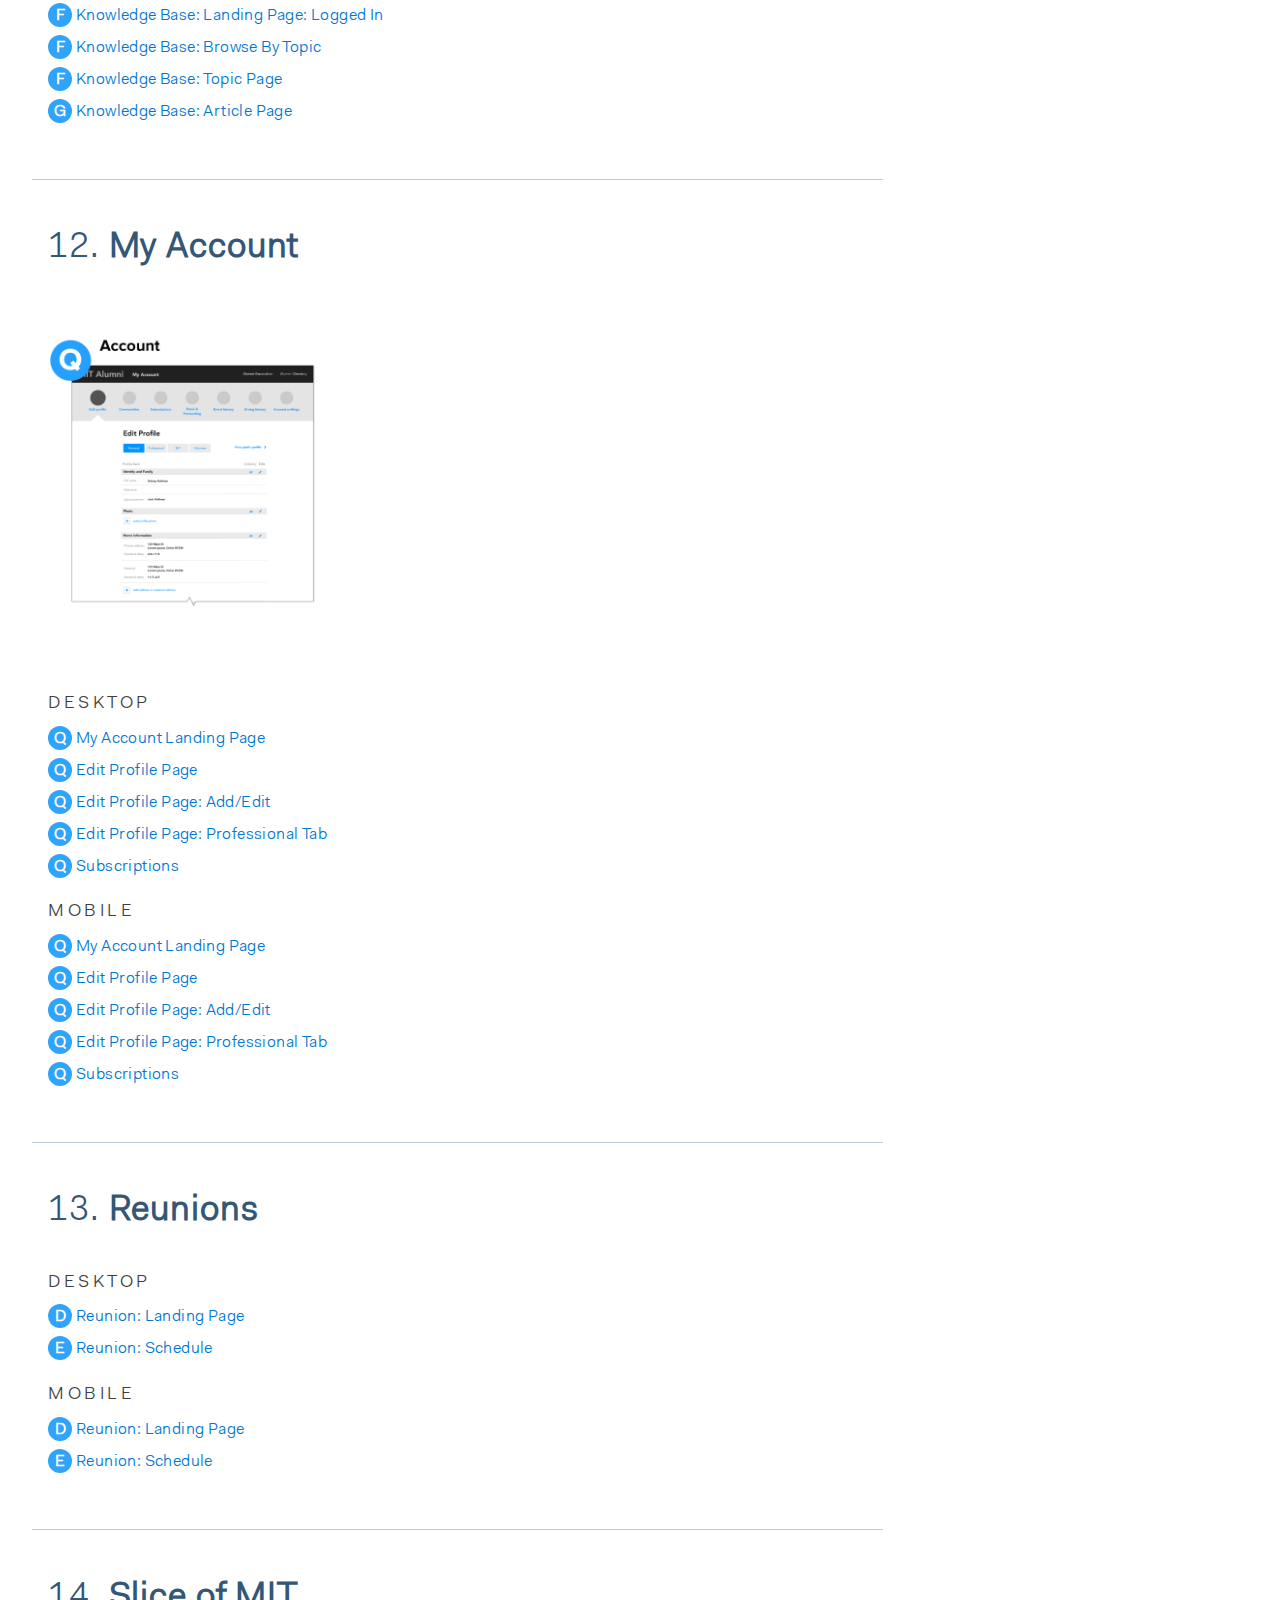
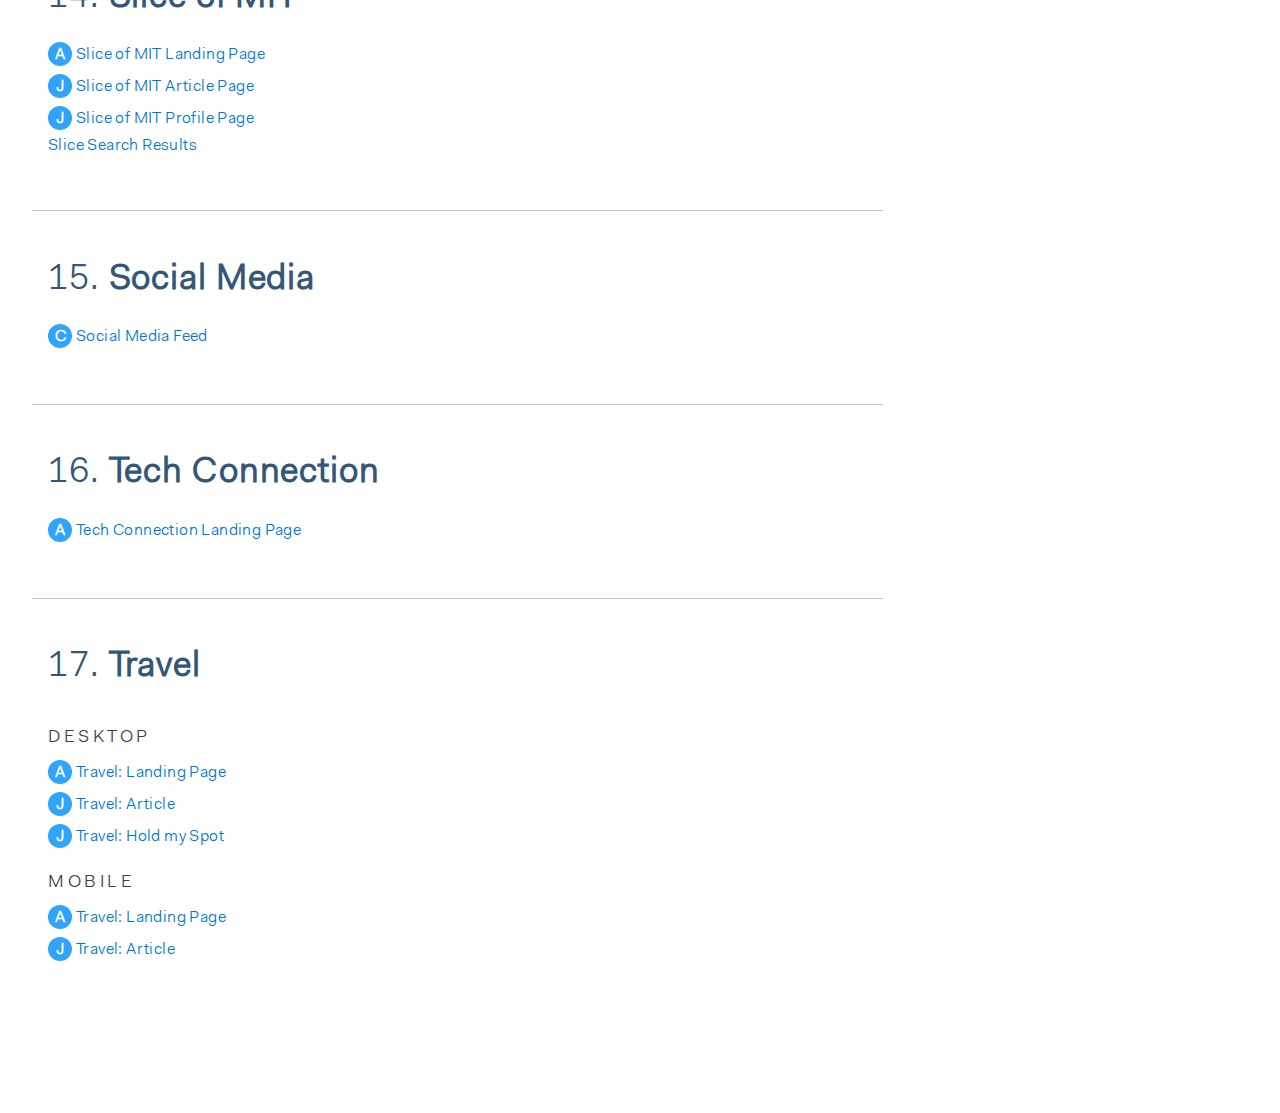
==== commit 4ca910df: "Update the links" ====
--- a/index.html
+++ b/index.html
@@ -45,7 +45,7 @@
 		            currLink.addClass("active");
 		        }
 		        else{
-		            currLink.removeClass("active");
+		            //currLink.removeClass("active");
 		        }
 		    });
 		}
@@ -65,11 +65,10 @@
 			<small>This archive contains documentation, prototypes, and links to static designs for the MITAA website.</small>
 		</header>		
 		<aside class="page-nav">
-			<h4>Table of class</h4>
+			<h4>Table of Contents</h4>
 			<ol class="contents">
 				<li><a href="#specs">Specs &amp; Documentation</a></li>
 				<li><a href="#prototypes">Prototypes</a></li>
-				<li><a href="#authoring">Content Authoring Guide</a></li>
 				<li><a href="#navigation">Navigation</a></li>
 				<li><a href="#landing">Landing Page Templates</a></li>
 				<li><a href="#story">Story Page Templates</a></li>
@@ -83,7 +82,7 @@
 				<li><a href="#reunions">Reunions</a></li>
 				<li><a href="#slice">Slice of MIT</a></li>
 				<li><a href="#social">Social Media</a></li>
-				<li><a href="#tech">Tech Connect</a></li>
+				<li><a href="#tech">Tech Connection</a></li>
 				<li><a href="#travel">Travel</a></li>
 			</ol>
 		</aside>
@@ -93,6 +92,8 @@
 				<li>
 					<h6>Content Model / Technical Design</h6>
 					<ul>
+						<li><a href="https://drive.google.com/open?id=19pSLpwVr243yJgOnCRk_UE-m8GmkwdvRtv49jw63bv8">HTML Deliverables</a></li>
+						<li><a href="https://drive.google.com/open?id=1TDvzSqWYbrJN4AtSkqjfs2ojaVoDl8v-c1WDX1hJMuk">Personalization Requirements</a></li>
 						<li><a href="https://docs.google.com/spreadsheets/d/1ZuX8pDJXv_SXu_JARqM6dt5FWnr59EjyHP9gFZ7j_h0/edit">Content Model</a></li>
 						<li><a href="https://docs.google.com/document/d/1_A1-VOueFSiqUTvPwI8AnyUzA-0YaeyN-uu8bRkhf8k/edit#heading=h.tr27potui4y9">Integration Points</a></li>
 						<li><a href="https://drive.google.com/file/d/0B0qFRp7UGda6NndGbmtnU0VXVlk/view">Architecture Diagram</a></li>
@@ -104,33 +105,23 @@
 				<li>
 					<h6>Wireframes</h6>
 					<ul>
-						<li class="final">
-							<a href="documents/mit-alumni-ux-FINAL.pdf">Alumni Website</a>
-							<small>08.18.16 - Added Change Log, Marked as Final</small>
-							<small>10.27.16 - Updated sitemap.  Updated Change Log</small>
-						</li>
-						<li class="final">
-							<a href="documents/alumni-directory-ux-FINAL.pdf">Alumni Directory</a>
-							<small>08.18.16 - Marked as Final</small>
-						</li>
-						<li class="final">
-							<a href="documents/mit-alumni-account-FINAL.pdf">My Account</a>
-							<small>08.18.16 - Marked as Final</small>
-						</li>
+						<li><a href="mit-alumni-ux-FINAL.pdf">Alumni Website</a></li>
+						<li><a href="alumni-directory-ux-FINAL.pdf">Alumni Directory</a></li>
+						<li><a href="mit-alumni-account-FINAL.pdf">My Account</a></li>
 					</ul>
 				</li>
 				<li>
 					<h6>Site &amp; Template Maps</h6>
 					<ul>
-						<li><a href="documents/mit-alumni-sitemap.pdf">Site Map</a></li>
+						<li><a href="AA_sitemap_v9.pdf">Site Map</a></li>
 						<li><a href="https://docs.google.com/spreadsheets/d/1mzMm-unS3Oha0tWa8MbQvcWT3V5nU9So1k6xpF4ZIUg/edit?usp=sharing">Site Map (Google Sheets)</a></li>
-						<li><a href="documents/mit-alumni-template-map.pdf">Template Map</a></li>
+						<li><a href="AA_templatemap_v9.pdf">Template Map</a></li>
 					</ul>
 				</li>
 				<li>
 					<h6 class="break">Content Inventory</h6>
 					<ul>
-						<!--li class="new"><a href="https://docs.google.com/a/mothdesign.net/spreadsheets/d/1vv50L1dyhmaJnpUPuXgT-Tr_NOKI3ReQ-v0bspfJyfo/edit?usp=sharing">My Account: Input Field Matrix</a></li-->
+						<!--li><a href="https://docs.google.com/a/mothdesign.net/spreadsheets/d/1vv50L1dyhmaJnpUPuXgT-Tr_NOKI3ReQ-v0bspfJyfo/edit?usp=sharing">My Account: Input Field Matrix</a></li-->
 						<li><a href="https://docs.google.com/spreadsheets/d/1tQt1wYNgQNijmYqZ-Q8iXehJz04M4ZrtYOctt3-cu80/edit?usp=sharing">Content Inventory (Google Sheets)</a></li>
 						<li><a href="https://docs.google.com/a/mothdesign.net/spreadsheets/d/1euGSrKNxAh2vOrUgO1HtJSLiD1gPBTdgybvgdPPhk18/edit?usp=sharing">Deliverables Tally (Google Sheets)</a></li>
 						<li><a href="https://docs.google.com/a/mothdesign.net/spreadsheets/d/1Dd89mr56K36UQxx3sk_0vYPTMwPsltbX1rpDmSu26N0/edit?usp=sharing">Deliverables &amp; Module Frequency (Google Sheets)</a></li>
@@ -139,304 +130,291 @@
 				<li>
 					<h6>Specifications</h6>
 					<ul>
-						<!--li class="new"><a href="content-authoring">Content Authoring Guidelines &amp; Best Practices</a></li-->
+						<li><a href="content-authoring.html">Content Authoring Guidelines &amp; Best Practices</a></li>
 						<li><a href="https://docs.google.com/spreadsheets/d/15LvjU2K0RRbYFkzF1HTAZmCgO-jEf4wMJcmBoMNTRYE/edit?usp=sharing">Copy Specifications (Google Sheets)</a></li>
-						<li><a href="documents/MITAA_Photo-Guide_FINAL.pdf">Photography &amp; Image Specifications</a></li>
-						<li class="revised">
-							<a href="https://invis.io/GV87NKZSY">Copy Specifications Visual Guide</a>
-							<small>08.18.16 - Added Templates: B,G,H,J,K,L,M,Q</small>
-						</li>
+						<li><a href="MITAA_Photo-Guide_FINAL.pdf">Photography &amp; Image Specifications</a></li>
+						<li><a href="https://invis.io/GV87NKZSY">Copy Specifications Visual Guide</a></li>
 					</ul>
 				</li>
 			</ol>
 		</section>
 		<section id="prototypes">
-			<!--NEW SECTION-->
 			<h2><span>02.</span> Prototypes</h2>
 			<ol>
-				<li class="break"><a href="nav_prototype/">Sticky Navigation Prototype</a></li>
-				<li class="revised">
-					<a href="hover_states/">Hover Effects Demo</a>
-					<small>08.18.16 - Gradient Adjustments</small>
-				</li>
-			</ol>
-		</section>
-		<section id="authoring">
-			<h2><span>03.</span> Content Authoring Guidelines &amp; Best Practices</h2>
-			<p>Guidelines for authors of the MIT Alumni Association website.</p>
-			<a href="content-authoring.html" class="button"> Content Authoring Guidelines &amp; Best Practices</a>
+				<li><a href="hover_states/" target="_blank">Hover Effects Demo: Alumni Red</a></li>
+				<li><a href="hover_states/index_aagray" target="_blank">Hover Effects Demo: Alumni Gray</a></li>
+				<li><a href="hover_states/index_aablue" target="_blank">Hover Effects Demo: Alumni Formal Blue</a></li>
+				<li><a href="hover_states/index_gray" target="_blank">Hover Effects Demo: Dark Gray</a></li>
+				<li><a href="hover_states/index_darkblue" target="_blank">Hover Effects Demo: Navy Blue</a></li>
+			</ol>
 		</section>
 		<section id="navigation">
-			<!--NEW SECTION-->
-			<h2><span>04.</span> Navigation</h2>
+			<h2><span>03.</span> Navigation</h2>
 			<h5>Desktop &amp; Tablet</h5>
 			<ol>
-				<li><a href="https://invis.io/5Q8AT9RMH#/181711830_Desktop_-_Static_Navigation">Default Navigation</a></li>
-				<li><a href="https://invis.io/5Q8AT9RMH#/181711831_Desktop_-_Topics_Drop_Down_-_LIGHT">Default Navigation: Topics Dropdown</a></li>
-				<li><a href="https://invis.io/5Q8AT9RMH#/181711829_Desktop_-_Condensed_Navigation">Condensed Navigation</a></li>
-				<li><a href="https://invis.io/5Q8AT9RMH#/181711825_Desktop_-_Condensed_Navigation_-_OPEN_MENU">Condensed Navigation: Topics Dropdown</a></li>
-				<li><a href="https://invis.io/5Q8AT9RMH#/181711827_Desktop_-_Condensed_Navigation_-_SHARE">Condensed Navigation: Share</a></li>
-				<li><a href="https://invis.io/5Q8AT9RMH#/181711826_Desktop_-_Condensed_Navigation_-_SEARCH">Condensed Navigation: Search</a></li>
+				<li><a href="https://invis.io/YU9N96PT5#/210228487_Nav_Desktop">Default Navigation</a></li>
+				<li><a href="https://invis.io/YU9N96PT5#/210228486_Nav_D_Topics">Default Navigation: Topics Dropdown</a></li>
+				<li><a href="https://invis.io/YU9N96PT5#/210228485_Nav_D_Open_Search___Quick_Links">Default Navigation: Search &amp; Quick Links</a></li>
+				<li><a href="https://invis.io/YU9N96PT5#/210228483_Nav_D_Condensed">Condensed Navigation</a></li>
+				<li><a href="https://invis.io/YU9N96PT5#/210228481_Nav_D_Condensed_Open_Topics">Condensed Navigation: Topics Dropdown</a></li>
+				<li><a href="https://invis.io/YU9N96PT5#/210228482_Nav_D_Condensed_Share">Condensed Navigation: Share</a></li>
+				<li><a href="https://invis.io/YU9N96PT5#/210228480_Nav_D_Condensed_Open_Search">Condensed Navigation: Search</a></li>
+				<li><a href="https://invis.io/YU9N96PT5#/210228484_Nav_D_Footer">Desktop: Footer</a></li>
 			</ol>
 			<h5 class="break">Mobile</h5>
 			<ol>
-				<li><a href="https://invis.io/5Q8AT9RMH#/181712984_Mobile_Navigation_Dropdown">Mobile: Dropdown</a></li>
-				<li><a href="https://invis.io/5Q8AT9RMH#/181713014_Mobile_Navigation_Topics">Mobile: Topics</a></li>
+				<li><a href="https://invis.io/KB9N9ARNJ#/210229652_M_Nav_Open">Mobile: Dropdown</a></li>
+				<li><a href="https://invis.io/KB9N9ARNJ#/210229651_M_Nav_Open_Topics">Mobile: Topics</a></li>
+				<li><a href="https://invis.io/KB9N9ARNJ#/210229650_M_Nav_Footer">Mobile: Footer</a></li>
 			</ol>
 		</section>
 		<section id="landing">
-			<!--NEW SECTION-->
-			<h2><span>05.</span> Landing Page Templates</h2>
+			<h2><span>04.</span> Landing Page Templates</h2>
 			<img src="images/landingPageTemplates.png">
 			<h5 class="break">Desktop</h5>
 			<ol>
-				<li><a href="https://invis.io/6N8AQ5HF4#/181667387_A_Home_Short"><span class="letter">A</span>Visual Groups: Home Page - Short</a></li>
-				<li><a href="https://invis.io/6N8AQ5HF4#/181667386_A_Home_Long"><span class="letter">A</span>Visual Groups: Home Page - Long</a></li>
-				
-				<li class="revised">
-					<a href="https://invis.io/6N8AQ5HF4#/181667388_B_Landing_Generic"><span class="letter">B</span>Category Landing: Generic</a>
-					<small>09.28.16 - Added Breadcrumb</small>
-				</li>
-				<li class="revised">
-					<a href="https://invis.io/6N8AQ5HF4#/181667389_C_Landing_Enhanced"><span class="letter">C</span>Category Landing: Enhanced</a>
-					<small>09.28.16 - Added Breadcrumb</small>
-				</li>
-				<li class="revised">
-					<a href="https://invis.io/6N8AQ5HF4#/181667390_D_Content_Section_Landing"><span class="letter">D</span>Content Landing</a>
-					<small>09.28.16 - Added Breadcrumb</small>
-				</li>
-			</ol>
-			<h5>Mobile</h5>
-			<ol>
-				<li><a href="https://invis.io/PQ8AQ7WMC#/181668121_01_Home_Mobile"><span class="letter">A</span>Visual Groups: Home Page</a></li>
-				<li><a href="https://invis.io/PQ8AQ7WMC#/181668124_M_Landing_Generic"><span class="letter">B</span>Category Landing: Generic</a></li>
-				<li><a href="https://invis.io/PQ8AQ7WMC#/181668123_M_Landing_Enhanced"><span class="letter">C</span>Category Landing: Enhanced</a></li>
-				<li><a href="https://invis.io/PQ8AQ7WMC#/181668122_M_Landing_D"><span class="letter">D</span>Content Landing</a></li>
+				<li><a href="https://invis.io/YU9N96PT5#/210234175_0-0_Home_-Less_Content-"><span class="letter">A</span>Visual Groups: Home Page - Less Content</a></li>
+				<li><a href="https://invis.io/YU9N96PT5#/210234192_0-0_Home_-Most_Content-"><span class="letter">A</span>Visual Groups: Home Page - More Content</a></li>
+				<li><a href="https://invis.io/YU9N96PT5#/210236996_7-B_Generic"><span class="letter">B</span>Topcis Landing Page</a></li>
+				<li><a href="https://invis.io/YU9N96PT5#/210237181_7-C_Enhanced"><span class="letter">B</span>Topics Landing Page with Feature/spotlight Area</a></li>
+				<li><a href="https://invis.io/YU9N96PT5#/210237627_Generic_Content_Landing"><span class="letter">D</span>Content Landing Page</a></li>
+			</ol>
+			<h5>Mobile</h5>
+			<ol>
+				<li><a href="https://invis.io/KB9N9ARNJ#/210234206_M_0-0_Home"><span class="letter">A</span>Visual Groups: Home Page</a></li>
+				<li><a href="https://invis.io/KB9N9ARNJ#/210237030_M_7-B_Generic"><span class="letter">B</span>Category Landing Page: Generic</a></li>
+				<li><a href="https://invis.io/KB9N9ARNJ#/210237194_M_7-C_Enhanced"><span class="letter">B</span>Category Landing Page: Featured Story</a></li>
+				<li><a href="https://invis.io/KB9N9ARNJ#/210237663_M_Generic_Content_Landing"><span class="letter">D</span>Content Landing Page</a></li>
 			</ol>
 		</section>
 		<section id="story">
-			<!--NEW SECTION-->
-			<h2><span>06.</span> Story Page Templates</h2>
+			<h2><span>05.</span> Story Page Templates</h2>
 			<img src="images/storyPageTemplates.png">
 			<br>
 			<h5 class="break">Desktop</h5>
 			<ol>
-				<li><a href="https://invis.io/4D8AQFU68#/181670668_J_Article"><span class="letter">J</span>Article Page Temlate</a></li>
-				<li><a href="https://invis.io/4D8AQFU68#/181670670_K_Photo_Slideshow"><span class="letter">K</span>Gallery Page Template</a></li>
-				<li><a href="https://invis.io/4D8AQFU68#/181670669_K__Photo_Slideshow_Modal"><span class="letter">K</span>Gallery Modal</a></li>
-				<li><a href="https://invis.io/4D8AQFU68#/181670671_L_Video_Audo_Page"><span class="letter">L</span>Video Template</a></li>
-				<li><a href="https://invis.io/4D8AQFU68#/181670667_J__Feature_Article"><span class="letter">M</span>Feature Article</a></li>
-			</ol>
-			<h5>Mobile</h5>
-			<ol>
-				<li><a href="https://invis.io/PD8AQK9JX#/181672685_02_Article_Mobile"><span class="letter">J</span>Article Page Temlate</a></li>
-				<li><a href="https://invis.io/PD8AQK9JX#/181672687_M_Video_Article"><span class="letter">K</span><span class="letter">L</span>Gallery/Photo Page Template</a></li>
-				<li><a href="https://invis.io/PD8AQK9JX#/181672686_M_Feature_Article"><span class="letter">M</span>Feature Article</a></li>
+				<li><a href="https://invis.io/YU9N96PT5#/210239042_7-J_Article"><span class="letter">J</span>Article Page with Photo</a></li>
+				<li><a href="https://invis.io/YU9N96PT5#/212324367_7-J_Article_With_Video"><span class="letter">J</span>Article Page with Video</a></li>
+				<li><a href="https://invis.io/YU9N96PT5#/210240059_7-K_Photo_Slideshow"><span class="letter">K</span>Photo Gallery Page Template</a></li>
+				<li><a href="https://invis.io/YU9N96PT5#/210240068_7-K_Photo_Slideshow_Modal"><span class="letter">K</span>Photo Gallery Modal</a></li>
+				<li><a href="https://invis.io/YU9N96PT5#/210240243_7-L_Audio"><span class="letter">L</span>Audio Page Template</a></li>
+				<li><a href="https://invis.io/YU9N96PT5#/212322973_7-L_Audio_Modal"><span class="letter">L</span>Audio Modal</a></li>
+				<li><a href="https://invis.io/YU9N96PT5#/210240219_7-L_Video"><span class="letter">L</span>Video Page Template</a></li>
+				<li><a href="https://invis.io/YU9N96PT5#/212322975_7-L_Video_Modal"><span class="letter">L</span>Video Modal</a></li>
+				<li><a href="https://invis.io/YU9N96PT5#/210240422_7-M_Feature"><span class="letter">M</span>Feature Article</a></li>
+			</ol>
+			<h5>Mobile</h5>
+			<ol>
+				<li><a href="https://invis.io/KB9N9ARNJ#/210239061_M_7-J_Article"><span class="letter">J</span>Article Page Template</a></li>
+				<li><a href="https://invis.io/KB9N9ARNJ#/210240906_M_7-L_Video"><span class="letter">K</span><span class="letter">L</span>Photo Gallery/Video/Audio Page Template</a></li>
+				<li><a href="https://invis.io/KB9N9ARNJ#/210240907_M_7-M_Feature"><span class="letter">M</span>Feature Article</a></li>
 			</ol>
 		</section>
 		<section id="generic">
-			<!--NEW SECTION-->
-			<h2><span>07.</span> Generic Page Templates</h2>
-			<img src="images/d.png">
-			<h5 class="break">Desktop</h5>
-			<ol>
-				<li><a href="https://invis.io/KJ8AQS9HT#/181676435_D_Content_Page"><span class="letter">D</span>Site Article Page</a></li>
-				<li class="revised">
-					<a href="https://invis.io/KJ8AQS9HT#/181676437_Search_Results"><span class="letter">D</span>Search Results</a>
-					<small>09.28.16 - Added Invitation-Only Events</small>
-				</li>
-				<li><a href="https://invis.io/KJ8AQS9HT#/181676436_Search_Results_-_Logged-In"><span class="letter">D</span>Search Results - Logged In</a></li>
+			<h2><span>06.</span> Generic Page Templates</h2>
+			<h5 class="break">Desktop</h5>
+			<ol>
+				<li><a href="https://invis.io/YU9N96PT5#/210242631_Generic_Content_Page"><span class="letter">D</span>Site Article Page</a></li>
+				<li><a href="https://invis.io/YU9N96PT5#/210242807_Search_Results"><span class="letter">D</span>Search Results</a></li>
+				<li><a href="https://invis.io/YU9N96PT5#/210242806_Search_Results_-_Logged-In"><span class="letter">D</span>Search Results - Logged In</a></li>
+			</ol>
+			<h5 class="break">Mobile</h5>
+				<ol><li><a href="https://invis.io/KB9N9ARNJ#/210928213_M_Search_Results_-_Logged_In"><span class="letter">D</span>Search Results - Logged In</a></li></ol>
+			<h5 class="break">Form Elements</h5>
+			<ol>
+				<li><a href="https://invis.io/YU9N96PT5#/210243412_HTML_Typographic_Elements">Basic HTML Elements</a></li>
+				<li><a href="https://invis.io/YU9N96PT5#/210384377_Form_Example">Basic Form Example</a></li>
+				<li><a href="https://invis.io/YU9N96PT5#/210243430_Calendar_And_Date_Picker">Date Picker / Multi-select</a></li>
+				<li><a href="https://invis.io/YU9N96PT5#/210243438_1-Column_Form">One Column Form</a></li>
+				<li><a href="https://invis.io/YU9N96PT5#/210243442_2-Column_Form">Two Column Form</a></li>
+				<li><a href="https://invis.io/YU9N96PT5#/210243443_3-Column_Form">Three Column Form</a></li>
+			</ol>
+			<h5 class="break">Popup Modals</h5>
+			<ol>
+				<li><a href="https://invis.io/YU9N96PT5#/212330203_Info_Modal">Info dialog</a></li>
+				<li><a href="https://invis.io/YU9N96PT5#/212330202_Success_Modal">Success Message</a></li>
+				<li><a href="https://invis.io/YU9N96PT5#/212330200_Warning_Modal">Warning dialog</a></li>
+				<li><a href="https://invis.io/YU9N96PT5#/212330199_Modal_Form">Modal Form</a></li>
 			</ol>
 		</section>
 		<section id="about">
-			<!--NEW SECTION-->
-			<h2><span>08.</span> About Us</h2>
-			<img src="images/d.png">
+			<h2><span>07.</span> About Us</h2>
 			<h5>Desktop</h5>
 			<ol>
-				<li><a href="https://invis.io/4H8AQXA98#/181678577_Benefits_-_Services"><span class="letter">D</span>Benefits &amp; Services</a></li>
-				<li><a href="https://invis.io/4H8AQXA98#/181678579_Nominate_A_Candidate"><span class="letter">D</span>Nominate a Candidate</a></li>
-				<li><a href="https://invis.io/4H8AQXA98#/181678578_Board_Of_Directors"><span class="letter">D</span>Board of Directors</a></li>
+				<li><a href="https://invis.io/YU9N96PT5#/210244525_6-0_About"><span class="letter">D</span>About Us Example</a></li>
+				<li><a href="https://invis.io/YU9N96PT5#/210244534_6-2-1_Board_Of_Directors"><span class="letter">D</span>About Us Example: Board of Directors</a></li>
+				<li><a href="https://invis.io/YU9N96PT5#/210244541_6-2-3_Nominate_A_Candidate	"><span class="letter">D</span>About Us Example: Nominate a Candidate</a></li>
 			</ol>
 			<h5 class="break">Mobile</h5>
 			<ol>
-				<li><a href="https://invis.io/4F8AQZQ3G#/181679509_M_About_MITAA"><span class="letter">D</span>Benefits &amp; Services</a></li>
-				<!--li class="need"><a href="#"><span class="letter">D</span>Nominate a Candidate</a></li>
-				<li class="need"><a href="#"><span class="letter">D</span>Board of Directors</a></li-->
+				<li><a href="https://invis.io/KB9N9ARNJ#/210244557_M_6-0_About"><span class="letter">D</span>About Us Example</a></li>
 			</ol>
 		</section>
 		<section id="alumni">
-			<!--NEW SECTION-->
-			<h2><span>09.</span> Alumni Directory</h2>
+			<h2><span>08.</span> Alumni Directory</h2>
 			<img src="images/alumni_directory.png">
 			<h5 class="break">Desktop</h5>
 			<ol>
-				<li><a href="https://invis.io/KE8ARI97Q#/181685036_Directory_Landing"><span class="letter">N</span>Start Screen</a></li>
-				<li><a href="https://invis.io/KE8ARI97Q#/181685035_Directory_Landing_Search"><span class="letter">N</span>Predictive Search</a></li>
-				<li><a href="https://invis.io/KE8ARI97Q#/181685039_Directory_Search_Results"><span class="letter">O</span>Search Results</a></li>
-				<li><a href="https://invis.io/KE8ARI97Q#/181685038_Directory_Search_Add_Saved_Search"><span class="letter">O</span>Add Saved Search</a></li>
-				<li><a href="https://invis.io/KE8ARI97Q#/181685037_Directory_Public_Profile"><span class="letter">P</span>Profile</a></li>
-			</ol>
-			<h5>Mobile</h5>
-			<ol>
-				<li><a href="https://invis.io/FN8ARLGKD#/181688829_M_Alumni_Directory_Home"><span class="letter">N</span>Start Screen</a></li>
-				<li><a href="https://invis.io/FN8ARLGKD#/181688831_M_Alumni_Directory_Predictive_Search"><span class="letter">N</span>Predictive Search</a></li>
-				<li><a href="https://invis.io/FN8ARLGKD#/181688837_M_Alumni_Directory_Search_Results_1"><span class="letter">O</span>Search Results</a></li>
-				<li><a href="https://invis.io/FN8ARLGKD#/181688832_M_Alumni_Directory_Profile"><span class="letter">P</span>Profile</a></li>
-				<li><a href="https://invis.io/FN8ARLGKD#/181688833_M_Alumni_Directory_Search_FILTERS_1">Filter: Default View</a></li>
-				<li><a href="https://invis.io/FN8ARLGKD#/181688834_M_Alumni_Directory_Search_FILTERS_2">Filter: Location</a></li>
-				<li><a href="https://invis.io/FN8ARLGKD#/181688835_M_Alumni_Directory_Search_FILTERS_3">Filter: Location Selected</a></li>
-				<li><a href="https://invis.io/FN8ARLGKD#/181688836_M_Alumni_Directory_Search_FILTERS_4">Filter: Course List</a></li>
+				<li><a href="https://invis.io/YU9N96PT5#/210245860_8-0_Directory_Landing"><span class="letter">N</span>Alumni Directory Start Screen</a></li>
+				<li><a href="https://invis.io/YU9N96PT5#/210245863_8-0_Directory_Landing_Search"><span class="letter">N</span>Predictive Search Example</a></li>
+				<li><a href="https://invis.io/YU9N96PT5#/210245913_8-x_Directory_Search_Results"><span class="letter">O</span>Search Results</a></li>
+				<li><a href="https://invis.io/YU9N96PT5#/210245923_8-x_Directory_Search_Add_Saved_Search"><span class="letter">O</span>Add Saved Search</a></li>
+				<li><a href="https://invis.io/YU9N96PT5#/210245939_8-x-x_Public_Profile"><span class="letter">P</span>Public Profile</a></li>
+			</ol>
+			<h5>Mobile</h5>
+			<ol>
+				<li><a href="https://invis.io/KB9N9ARNJ#/210246200_M_8-0_Directory_Landing"><span class="letter">N</span>Alumni Directory Start Screen</a></li>
+				<li><a href="https://invis.io/KB9N9ARNJ#/210246228_M_8-0_Directory_Landing_Search"><span class="letter">N</span>Predictive Search Example</a></li>
+				<li><a href="https://invis.io/KB9N9ARNJ#/210246363_M_8-x_Directory_Search_Results"><span class="letter">O</span>Search Results</a></li>
+				<li><a href="https://invis.io/KB9N9ARNJ#/210246408_M_8-x-x_Public_Profile"><span class="letter">P</span>Public Profile</a></li>
+				<li><a href="https://invis.io/KB9N9ARNJ#/210246471_M_8-x_Directory_Search_Filters_1"><span class="letter">O</span>Filter: Default View</a></li>
+				<li><a href="https://invis.io/KB9N9ARNJ#/210246472_M_8-x_Directory_Search_Filters_2"><span class="letter">O</span>Filter: Location</a></li>
+				<li><a href="https://invis.io/KB9N9ARNJ#/210246473_M_8-x_Directory_Search_Filters_3"><span class="letter">O</span>Filter: Location Selected</a></li>
+				<li><a href="https://invis.io/KB9N9ARNJ#/210246474_M_8-x_Directory_Search_Filters_4"><span class="letter">O</span>Filter: Course List</a></li>
+			</ol>
+			<h5>Tablet</h5>
+			<ol>
+				<li><a href="https://invis.io/CD9U61FP6#/212307304_8-x_Directory_Tablet_Search_Results"><span class="letter">O</span>Search Results</a></li>
+				<li><a href="https://invis.io/CD9U61FP6#/212307303_8-x_Directory_Tablet_Search_Filters_1"><span class="letter">O</span>Filter: Default View</a></li>
+				<li><a href="https://invis.io/CD9U61FP6#/212307302_8-x_Directory_Tablet_Search_Filters_3"https://invis.io/CD9U61FP6#/212307301_8-x_Directory_Tablet_Search_Filters_4><span class="letter">O</span>Filter: Location</a></li>
+				<li><a href="https://invis.io/CD9U61FP6#/212307301_8-x_Directory_Tablet_Search_Filters_4"><span class="letter">O</span>Filter: Course List</a></li>
+				<li><a href="https://invis.io/CD9U61FP6#/212310613_T_8-x-x_Public_Profile"><span class="letter">P</span>Public Profile</a></li>
+				<li><a href="https://invis.io/CD9U61FP6#/212310612_T_8-x-x_Public_Profile_Next_Results"><span class="letter">P</span>Public Profile: Expanded Results</a></li>
 			</ol>
 		</section>
 		<section id="communities">
-			<!--NEW SECTION-->
-			<h2><span>10.</span> Communities</h2>
+			<h2><span>09.</span> Communities</h2>
 			<img src="images/communities.png">
 			<h5 class="break">Desktop</h5>
 			<ol>
-				<li><a href="https://invis.io/5D8ARWAWG#/181693884_Class_Notes"><span class="letter">H</span>Class Notes &amp; Sites</a></li>
-				<li><a href="https://invis.io/5D8ARWAWG#/181693885_Class_Selected"><span class="letter">H</span>Class Notes &amp; Sites: Class Selected</a></li>
-				<li><a href="https://invis.io/5D8ARWAWG#/181693886_Graduate_Alumni"><span class="letter">H</span>Graduate Alumni</a></li>
-				<li><a href="https://invis.io/5D8ARWAWG#/181693881_Alumi_Clubs_Landing_Page"><span class="letter">I</span>Alumni Clubs Landing Page</a></li>
-				<li><a href="https://invis.io/5D8ARWAWG#/181693882_Alumi_Clubs_Region_Selected"><span class="letter">I</span>Alumni Clubs Landing Page: Club Selected</a></li>
-				<li><a href="https://invis.io/5D8ARWAWG#/181693883_Alumni_Groups"><span class="letter">I</span>Alumni Groups</a></li>
-			</ol>
-			<h5>Mobile</h5>
-			<ol>
-				<li><a href="https://invis.io/7U8AS12QR#/181695319_M_Class_Notes"><span class="letter">H</span>Class Notes &amp; Sites</a></li>
-				<li><a href="https://invis.io/7U8AS12QR#/181695320_M_Class_Selected"><span class="letter">H</span>Class Notes &amp; Sites: Class Selected</a></li>
-				<li><a href="https://invis.io/7U8AS12QR#/181695321_M_Graduate_Alumni"><span class="letter">H</span>Graduate Alumni</a></li>
-				<li><a href="https://invis.io/7U8AS12QR#/181695316_M_Alumni_Clubs_Default"><span class="letter">I</span>Alumni Clubs Landing Page</a></li>
-				<li><a href="https://invis.io/7U8AS12QR#/181695317_M_Alumni_Clubs_Selected"><span class="letter">I</span>Alumni Clubs Landing Page: Club Selected</a></li>
-				<li><a href="https://invis.io/7U8AS12QR#/181695318_M_Alumni_Groups"><span class="letter">I</span>Alumni Groups</a></li>
+				<li><a href="https://invis.io/YU9N96PT5#/210247163_1-3_Class_Notes_Landing"><span class="letter">H</span>Class Notes &amp; Sites: Start Screen</a></li>
+				<li><a href="https://invis.io/YU9N96PT5#/210247183_1-3_Class_Notes"><span class="letter">H</span>Class Notes &amp; Sites: Expanded List</a></li>
+				<li><a href="https://invis.io/YU9N96PT5#/210247513_1-3-x_Class_Page"><span class="letter">H</span>Class Notes &amp; Sites: Class Page</a></li>
+				<li><a href="https://invis.io/YU9N96PT5#/212894426_1-3-x_Submit_Class_Note"><span class="letter">H</span>Class Notes &amp; Sites: Submit a Class Note</a></li>
+				<li><a href="https://invis.io/YU9N96PT5#/210248295_1-4_Graduate_Alumni"><span class="letter">H</span>Graduate Alumni</a></li>
+				<li><a href="https://invis.io/YU9N96PT5#/210248330_1-1_Alumni_Clubs"><span class="letter">I</span>Alumni Clubs Landing Page</a></li>
+				<li><a href="https://invis.io/YU9N96PT5#/210248341_1-1_Alumni_Clubs_Regoin_Selected"><span class="letter">I</span>Alumni Clubs Landing Page: Region/Club Selected</a></li>
+				<li><a href="https://invis.io/YU9N96PT5#/210248401_1-2_Alumni_Groups"><span class="letter">I</span>Alumni Groups</a></li>
+			</ol>
+			<h5>Mobile</h5>
+			<ol>
+				<li><a href="https://invis.io/KB9N9ARNJ#/210248511_M_1-3_Class_Notes"><span class="letter">H</span>Class Notes &amp; Sites: Expanded List</a></li>
+				<li><a href="https://invis.io/KB9N9ARNJ#/210248517_M_1-3-x_Class_Page"><span class="letter">H</span>Class Notes &amp; Sites: Class Selected</a></li>
+				<li><a href="https://invis.io/KB9N9ARNJ#/212895068_M_1-3-x_Submit_Class_Note"><span class="letter">H</span>Class Notes &amp; Sites: Submit a Class Note</a></li>
+				<li><a href="https://invis.io/KB9N9ARNJ#/210248535_M_1-4_Graduate_Alumni"><span class="letter">H</span>Graduate Alumni</a></li>
+				<li><a href="https://invis.io/KB9N9ARNJ#/210248564_M_1-1_Alumni_Clubs"><span class="letter">I</span>Alumni Clubs Landing Page</a></li>
+				<li><a href="https://invis.io/KB9N9ARNJ#/210248587_M_1-1_Alumni_Clubs_Regoin_Selected"><span class="letter">I</span>Alumni Clubs Landing Page: Region/Club Selected</a></li>
+				<li><a href="https://invis.io/KB9N9ARNJ#/210248609_M_1-2_Alumni_Groups"><span class="letter">I</span>Alumni Groups</a></li>
 			</ol>
 		</section>
 		<section id="events">
-			<!--NEW SECTION-->
-			<h2><span>11.</span> Events</h2>
+			<h2><span>10.</span> Events</h2>
 			<img src="images/events.png">
 			<h5 class="break">Desktop</h5>
 			<ol>
-				<li><a href="https://invis.io/YK8AS8LP3#/181698007_D_Events_Landing_Page"><span class="letter">D</span>Events: Landing Page</a></li>
-				<li><a href="https://invis.io/YK8AS8LP3#/181698009_E_Events_List"><span class="letter">E</span>Events: Listing</a></li>
-				<li><a href="https://invis.io/YK8AS8LP3#/181698008_E_Events_Class_Reunion_"><span class="letter">E</span>Events: Class Reunion</a></li>
-				<li><a href="https://invis.io/YK8AS8LP3#/181698010_E_Events_Travel_"><span class="letter">E</span>Events: Travel</a></li>
-			</ol>
-			<h5>Mobile</h5>
-			<ol>
-				<li><a href="https://invis.io/R28ASBWK8#/181699073_M_Events_Landing_D"><span class="letter">D</span>Events: Landing Page</a></li>
-				<li><a href="https://invis.io/R28ASBWK8#/181699075_M_Events_List"><span class="letter">E</span>Events: Listing</a></li>
-				<li><a href="https://invis.io/R28ASBWK8#/181699071_M_Events_Class_Reunion"><span class="letter">E</span>Events: Class Reunion</a></li>
-				<li><a href="https://invis.io/R28ASBWK8#/181699076_M_Events_Travel"><span class="letter">E</span>Events: Travel</a></li>
+				<li><a href="https://invis.io/YU9N96PT5#/210249851_2-0_Events"><span class="letter">D</span>Events: Landing Page</a></li>
+				<li><a href="https://invis.io/YU9N96PT5#/210249867_2-1_Upcoming_Events"><span class="letter">E</span>Events: Upcoming Events</a></li>
+				<li><a href="https://invis.io/YU9N96PT5#/210250086_2-2_Reunions"><span class="letter">E</span>Events: Class Reunions</a></li>
+				<li><a href="https://invis.io/YU9N96PT5#/210250393_2-3_Alumni_Travel_Option_1"><span class="letter">E</span>Events: Alumni Travel</a></li>
+				<li><a href="https://invis.io/YU9N96PT5#/210417222_2-x_Branded_Landing_Page"><span class="letter">D</span>Branded Landing Page Template (ALC)</a></li>
+				<li><a href="https://invis.io/YU9N96PT5#/210417272_2-x_Branded_Landing_Page_Guidelines"><span class="letter">D</span>Branded Landing Page Template Logo Placement</a></li>
+			</ol>
+			<h5>Mobile</h5>
+			<ol>
+				<li><a href="https://invis.io/KB9N9ARNJ#/210250410_M_2-0_Events"><span class="letter">D</span>Events: Landing Page</a></li>
+				<li><a href="https://invis.io/KB9N9ARNJ#/210250417_M_2-1_Upcoming_Events"><span class="letter">E</span>Events: Listing</a></li>
+				<li><a href="https://invis.io/KB9N9ARNJ#/210250429_M_2-2_Reunions"><span class="letter">E</span>Events: Class Reunions</a></li>
+				<li><a href="https://invis.io/KB9N9ARNJ#/210250443_M_2-3_Alumni_Travel_"><span class="letter">E</span>Events: Alumni Travel</a></li>
+				<li><a href="https://invis.io/KB9N9ARNJ#/210928065_M_2-X_Branded_Landing_Page"><span class="letter">D</span>Branded Landing Page Template (ALC)</a></li>
 			</ol>
 		</section>
 		<section id="kb">
-			<!--NEW SECTION-->
-			<h2><span>12.</span> Knowledge Base</h2>
+			<h2><span>11.</span> Knowledge Base</h2>
 			<img src="images/knowledge_base.png">
 			<h5 class="break">Desktop</h5>
 			<ol>
-				<li><a href="https://invis.io/BC8ASTUNA#/181705872_Knowledge_Base"><span class="letter">F</span>Knowledge Base: Landing Page</a></li>
-				<li><a href="https://invis.io/BC8ASTUNA#/181705870_Alert___Logged_In_Copy"><span class="letter">F</span>Knowledge Base: Landing Page: Logged In</a></li>
-				<li><a href="https://invis.io/BC8ASTUNA#/181705874_Topics"><span class="letter">F</span>Knowledge Base: Browse By Topic</a></li>
-				<li><a href="https://invis.io/BC8ASTUNA#/181705873_Topic_Landing_Page"><span class="letter">F</span>Knowledge Base: Topic Page</a></li>
-				<li><a href="https://invis.io/BC8ASTUNA#/181705871_Article"><span class="letter">G</span>Knowledge Base: Article Page</a></li>
-			</ol>
-			<h5>Mobile</h5>
-			<ol>
-				<li><a href="https://invis.io/PF8ASVIJK#/181706645_M_Knowledge_Base_Mobile_"><span class="letter">F</span>Knowledge Base: Landing Page</a></li>
-				<li><a href="https://invis.io/PF8ASVIJK#/181706643_M_Alert___Logged_In_Copy_Mobile_"><span class="letter">F</span>Knowledge Base: Landing Page: Logged In</a></li>
-				<li><a href="https://invis.io/PF8ASVIJK#/181706647_M_Topics_Mobile_"><span class="letter">F</span>Knowledge Base: Browse By Topic</a></li>
-				<li><a href="https://invis.io/PF8ASVIJK#/181706646_M_Topic_Landing_Page_Mobile_"><span class="letter">F</span>Knowledge Base: Topic Page</a></li>
-				<li><a href="https://invis.io/PF8ASVIJK#/181706644_M_Article_Mobile_"><span class="letter">G</span>Knowledge Base: Article Page</a></li>
+				<li><a href="https://invis.io/YU9N96PT5#/210264318_14-0_Knowledge_Base"><span class="letter">F</span>Knowledge Base: Landing Page</a></li>
+				<li><a href="https://invis.io/YU9N96PT5#/210264361_14-0_KB_Logged_In_Alert"><span class="letter">F</span>Knowledge Base: Landing Page: Logged In</a></li>
+				<li><a href="https://invis.io/YU9N96PT5#/210264398_14-1_Topics"><span class="letter">F</span>Knowledge Base: Browse By Topic</a></li>
+				<li><a href="https://invis.io/YU9N96PT5#/210264385_14-1_Topic_Landing"><span class="letter">F</span>Knowledge Base: Topic Page</a></li>
+				<li><a href="https://invis.io/YU9N96PT5#/210264402_14-x_Article"><span class="letter">G</span>Knowledge Base: Article Page</a></li>
+				<li><a href="https://invis.io/YU9N96PT5#/210264419_14-x-x_Search_Results"><span class="letter">G</span>Knowledge Base: Search Results</a></li>
+			</ol>
+			<h5>Mobile</h5>
+			<ol>
+				<li><a href="https://invis.io/KB9N9ARNJ#/210264428_M_14-0_Knowledge_Base"><span class="letter">F</span>Knowledge Base: Landing Page</a></li>
+				<li><a href="https://invis.io/KB9N9ARNJ#/210264434_M_14-0_KB_Logged_In_Alert"><span class="letter">F</span>Knowledge Base: Landing Page: Logged In</a></li>
+				<li><a href="https://invis.io/KB9N9ARNJ#/210264453_M_14-1_Topics"><span class="letter">F</span>Knowledge Base: Browse By Topic</a></li>
+				<li><a href="https://invis.io/KB9N9ARNJ#/210264473_M_14-1_Topic_Landing"><span class="letter">F</span>Knowledge Base: Topic Page</a></li>
+				<li><a href="https://invis.io/KB9N9ARNJ#/210264549_M_14-x_Article"><span class="letter">G</span>Knowledge Base: Article Page</a></li>
 			</ol>
 		</section>
 		<section id="account">
-			<!--NEW SECTION-->
-			<h2><span>13.</span> My Account</h2>
+			<h2><span>12.</span> My Account</h2>
 			<img src="images/account.png">
 			<h5 class="break">Desktop</h5>
 			<ol>
-				<li><a href="https://invis.io/E78AT4LQ2#/181710067_MyAccount"><span class="letter">Q</span>My Account Landing Page</a></li>
-				<li><a href="https://invis.io/E78AT4LQ2#/181710066_Edit_Profile"><span class="letter">Q</span>Edit Profile Page</a></li>
-				<li><a href="https://invis.io/E78AT4LQ2#/181710064_Edit_Profile_-_Add_Edit"><span class="letter">Q</span>Edit Profile Page: Add/Edit</a></li>
-				<li><a href="https://invis.io/E78AT4LQ2#/181710065_Edit_Profile_-_Professional"><span class="letter">Q</span>Edit Profile Page: Professional Tab</a></li>
-				<li><a href="https://invis.io/E78AT4LQ2#/181710068_Subscriptions"><span class="letter">Q</span>Subscriptions</a></li>
-			</ol>
-			<h5>Mobile</h5>
-			<ol>
-				<li><a href="https://invis.io/XS8AT5VP3#/181710727_MyAccountmobile_"><span class="letter">Q</span>My Account Landing Page</a></li>
-				<li><a href="https://invis.io/XS8AT5VP3#/181710726_Edit_Profilemobile_"><span class="letter">Q</span>Edit Profile Page</a></li>
-				<li><a href="https://invis.io/XS8AT5VP3#/181710723_Edit_Profile_-_Add_Editmobile_"><span class="letter">Q</span>Edit Profile Page: Add/Edit</a></li>
-				<li><a href="https://invis.io/XS8AT5VP3#/181710725_Edit_Profile_Workmobile_"><span class="letter">Q</span>Edit Profile Page: Professional Tab</a></li>
-				<li><a href="https://invis.io/XS8AT5VP3#/181710728_Subscriptionsmobile_"><span class="letter">Q</span>Subscriptions</a></li>
+				<li><a href="https://invis.io/YU9N96PT5#/210265355_9-0_My_Account"><span class="letter">Q</span>My Account Landing Page</a></li>
+				<li><a href="https://invis.io/YU9N96PT5#/210265377_9-1_Edit_Profile"><span class="letter">Q</span>Edit Profile Page</a></li>
+				<li><a href="https://invis.io/YU9N96PT5#/210265424_9-1_Edit_Profile_Add_Edit"><span class="letter">Q</span>Edit Profile Page: Add/Edit</a></li>
+				<li><a href="https://invis.io/YU9N96PT5#/210265495_9-1_Edit_Profile_Professional"><span class="letter">Q</span>Edit Profile Page: Professional Tab</a></li>
+				<li><a href="https://invis.io/YU9N96PT5#/210265496_9-3_Subscriptions"><span class="letter">Q</span>Subscriptions</a></li>
+			</ol>
+			<h5>Mobile</h5>
+			<ol>
+				<li><a href="https://invis.io/KB9N9ARNJ#/210265512_M_9-0_My_Account"><span class="letter">Q</span>My Account Landing Page</a></li>
+				<li><a href="https://invis.io/KB9N9ARNJ#/210265522_M_9-1_Edit_Profile"><span class="letter">Q</span>Edit Profile Page</a></li>
+				<li><a href="https://invis.io/KB9N9ARNJ#/210265528_M_9-1_Edit_Profile_Add_Edit"><span class="letter">Q</span>Edit Profile Page: Add/Edit</a></li>
+				<li><a href="https://invis.io/KB9N9ARNJ#/210265555_M_9-1_Edit_Profile_Professional"><span class="letter">Q</span>Edit Profile Page: Professional Tab</a></li>
+				<li><a href="https://invis.io/KB9N9ARNJ#/210265568_M_9-3_Subscriptions"><span class="letter">Q</span>Subscriptions</a></li>
 			</ol>
 		</section>
 		<section id="reunions">
-			<!--NEW SECTION-->
-			<h2><span>14.</span> Reunions</h2>
+			<h2><span>13.</span> Reunions</h2>
 			<h5>Desktop</h5>
 			<ol>
-				<li><a href="https://invis.io/J88ASLAFE#/181702984_Reunion_Landing_Page"><span class="letter">D</span>Reunion: Landing Page</a></li>
-				<li><a href="https://invis.io/J88ASLAFE#/181702985_Reunion_Schedule"><span class="letter">E</span>Reunion: Schedule</a></li>
+				<li><a href="https://invis.io/YU9N96PT5#/212320714_Reunion_Landing_Page"><span class="letter">D</span>Reunion: Landing Page</a></li>
+				<li><a href="https://invis.io/YU9N96PT5#/210265912_2-2-x-1_Schedule_"><span class="letter">E</span>Reunion: Schedule</a></li>
 			</ol>
 			<h5 class="break">Mobile</h5>
 			<ol>
-				<li><a href="https://invis.io/YV8ASNDT6#/181703727_M_Reunion_Landing_Page"><span class="letter">D</span>Reunion: Landing Page</a></li>
-				<li><a href="https://invis.io/YV8ASNDT6#/181703728_M_Reunion_Schedule"><span class="letter">E</span>Reunion: Schedule</a></li>
+				<li><a href="https://invis.io/KB9N9ARNJ#/210265943_M_2-2-x_Reunion_Landing_"><span class="letter">D</span>Reunion: Landing Page</a></li>
+				<li><a href="https://invis.io/KB9N9ARNJ#/210265941_M_2-2-x-1_Schedule"><span class="letter">E</span>Reunion: Schedule</a></li>
 			</ol>
 		</section>
 		<section id="slice">
-			<!--NEW SECTION-->
-			<h2><span>15.</span> Slice of MIT</h2>
-			<img src="images/a+j.png">
-			<ol>
-				<li class="revised break">
-					<a href="https://invis.io/7G8BTN36M#/182302030_A_Slice_Landing_Page"><span class="letter">A</span>Slice of MIT Landing Page</a>
-					<small>08.18.16 - Added Slice masthead</small>
-				</li>
-				<li class="revised">
-					<a href="https://invis.io/7G8BTN36M#/182302031_J_Slice_Article"><span class="letter">J</span>Slice of MIT Article Page</a>
-					<small>08.18.16 - Added Slice masthead</small>
-				</li>
-				<li class="revised">
-					<a href="https://invis.io/7G8BTN36M#/182302032_J__Slice_Article_-_Profile"><span class="letter">J</span>Slice of MIT Profile Page</a>
-					<small>08.18.16 - Added Slice masthead</small>
-				</li>
-				<li class="new">
-					<a href="https://invis.io/AT8IVPZWF">Alumni Publications (Slice, Tech, Travel)</a>
-				</li>
+			<h2><span>14.</span> Slice of MIT</h2>
+			<ol>
+				<li class="break"><a href="https://invis.io/YU9N96PT5#/210266669_6-3-3_Slice_Home"><span class="letter">A</span>Slice of MIT Landing Page</a></li>
+				<li><a href="https://invis.io/YU9N96PT5#/210266699_6-3-3-x_Slice_Article"><span class="letter">J</span>Slice of MIT Article Page</a></li>
+				<li><a href="https://invis.io/YU9N96PT5#/210266700_6-3-3-x_Slice_Profile_Article"><span class="letter">J</span>Slice of MIT Profile Page</a></li>
+				<li><a href="https://invis.io/YU9N96PT5#/210266698_6-3-3-x-x_Slice_Search_Results">Slice Search Results</a></li>
 			</ol>
 		</section>
 		<section id="social">
-			<!--NEW SECTION-->
-			<h2><span>16.</span> Social Media</h2>
-			<img src="images/c.png">
-
-			<ol>
-				<li class="revised">
-					<a href="https://invis.io/F48ASHTJD#/181701671_C_Social_Media_Feeds"><span class="letter">C</span>Social Media Feed</a>
-					<small>08.18.16 - Added header messaging area, removed featured section.</small>
-				</li>
+			<h2><span>15.</span> Social Media</h2>
+			<ol>
+				<li><a href="https://invis.io/YU9N96PT5#/210267178_6-7_Social_Media"><span class="letter">C</span>Social Media Feed</a></li>
 			</ol>
 		</section>
 		<section id="tech">
-			<!--NEW SECTION-->
-			<h2><span>17.</span> Tech Connect</h2>
-			<img src="images/a.png">
-			<ol>
-				<li><a href="https://invis.io/F48ASHTJD#/181701670_A_Tech_Connection_Landing_Page"><span class="letter">A</span>Tech Connect Landing Page</a></li>
+			<h2><span>16.</span> Tech Connection</h2>
+			<ol>
+				<li><a href="https://invis.io/YU9N96PT5#/210267243_6-3-2_Tech_Connection"><span class="letter">A</span>Tech Connection Landing Page</a></li>
 			</ol>
 		</section>
 		<section id="travel">
-			<!--NEW SECTION-->
-			<h2><span>18.</span> Travel</h2>
-			<img src="images/a+j.png">
+			<h2><span>17.</span> Travel</h2>
+			<h5>Desktop</h5>
 			<ol class="break">
-				<li class="break"><a href="https://invis.io/F48ASHTJD#/181702151_Travel_Landing_Page"><span class="letter">A</span>Travel: Landing Page</a></li>
-				<li><a href="https://invis.io/F48ASHTJD#/181702150_Travel_Article"><span class="letter">J</span>Travel: Article</a></li>
-				<li><a href="https://invis.io/F48ASHTJD#/181702149_Hold_My_Spot"><span class="letter">J</span>Travel: Hold my Spot</a></li>
+				<li class="break"><a href="https://invis.io/YU9N96PT5#/210267592_4-1_Travel_Landing_Page"><span class="letter">A</span>Travel: Landing Page</a></li>
+				<li><a href="https://invis.io/YU9N96PT5#/210267591_4-1-x_Travel_Article"><span class="letter">J</span>Travel: Article</a></li>
+				<li><a href="https://invis.io/YU9N96PT5#/210267590_4-1-6_Hold_My_Spot"><span class="letter">J</span>Travel: Hold my Spot</a></li>
+			</ol>
+			<h5>Mobile</h5>
+			<ol class="break">
+				<li class="break"><a href="https://invis.io/KB9N9ARNJ#/210267489_4-1_Travel_Landing_Page"><span class="letter">A</span>Travel: Landing Page</a></li>
+				<li><a href="https://invis.io/KB9N9ARNJ#/210267509_4-1-x_Travel_Article"><span class="letter">J</span>Travel: Article</a></li>
 			</ol>
 		</section>
 	</main>
--- a/style.css
+++ b/style.css
@@ -356,7 +356,7 @@
 	letter-spacing: .025em;
 }
 h1 { 
-	font-size: 360%;
+	font-size: 320%;
 	font-weight: 100;
 	padding: 0; margin: 1em 0 0;
 	max-width: 66%;
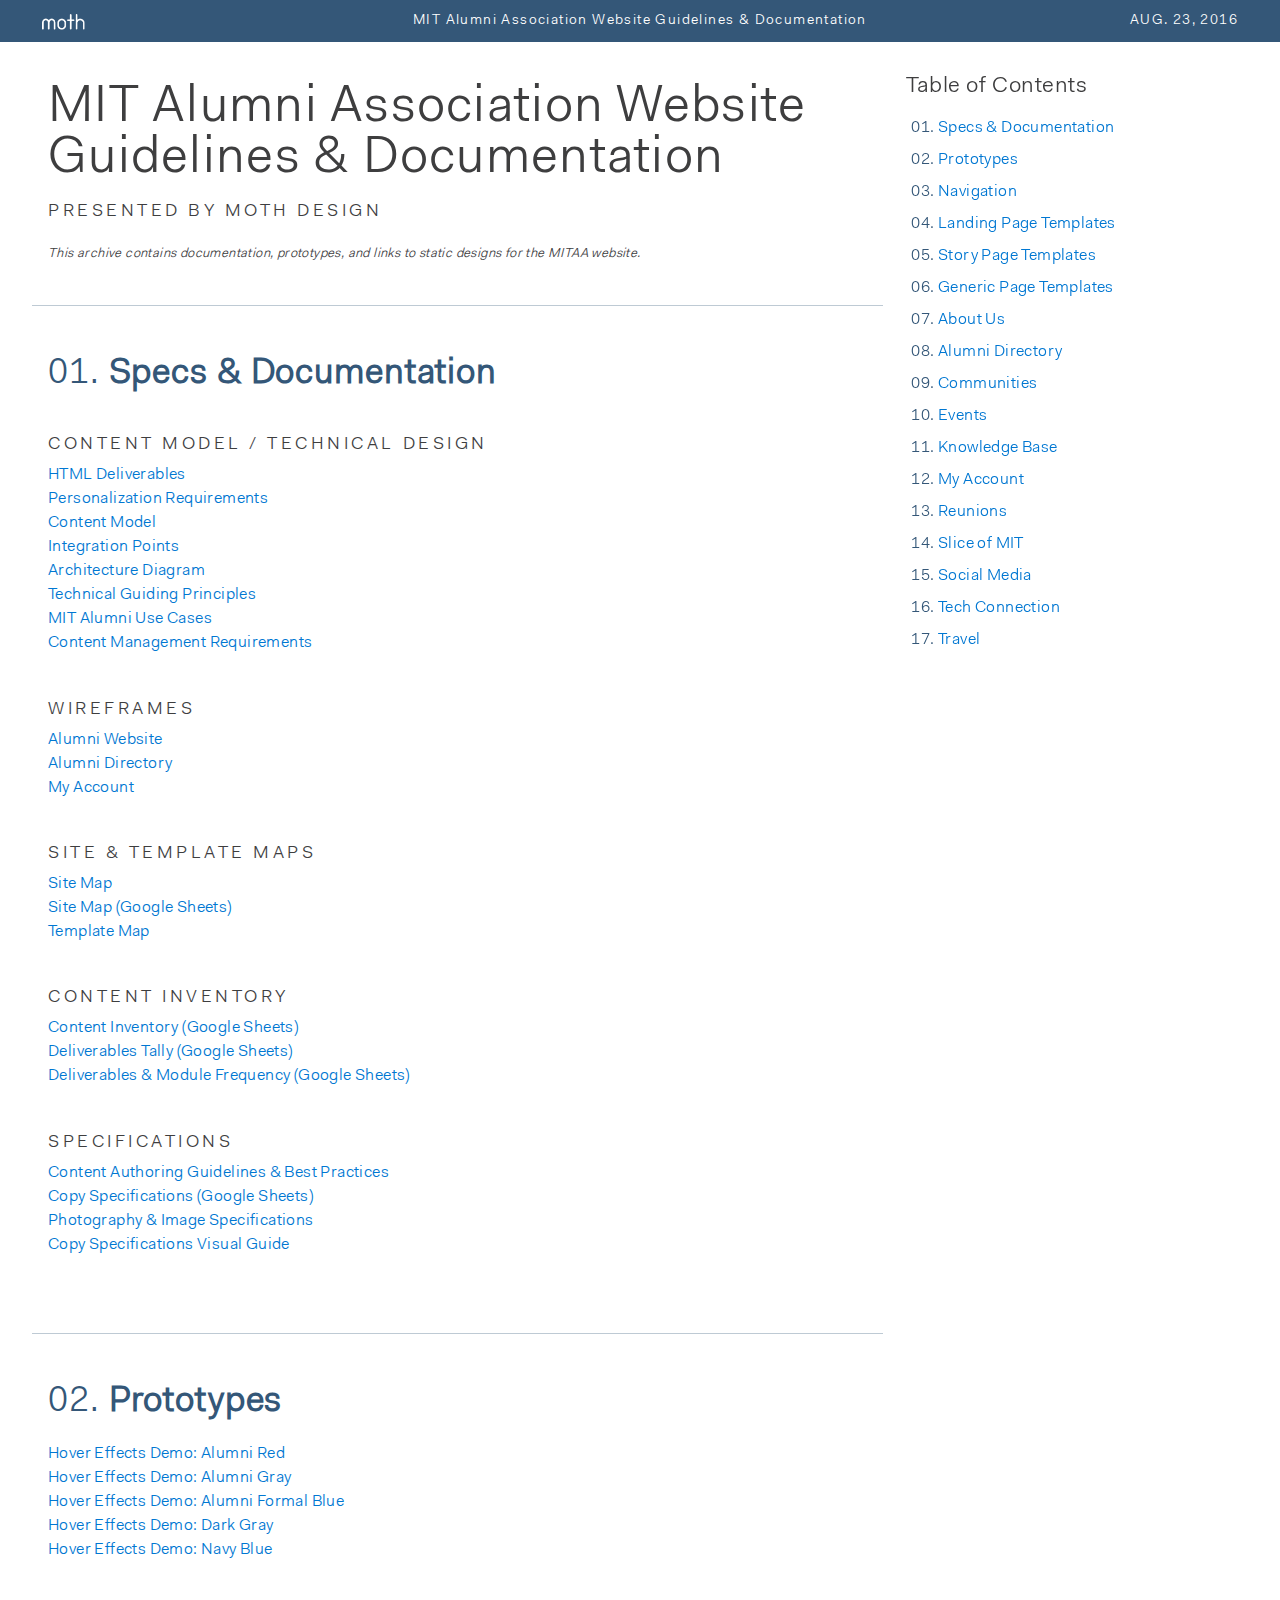
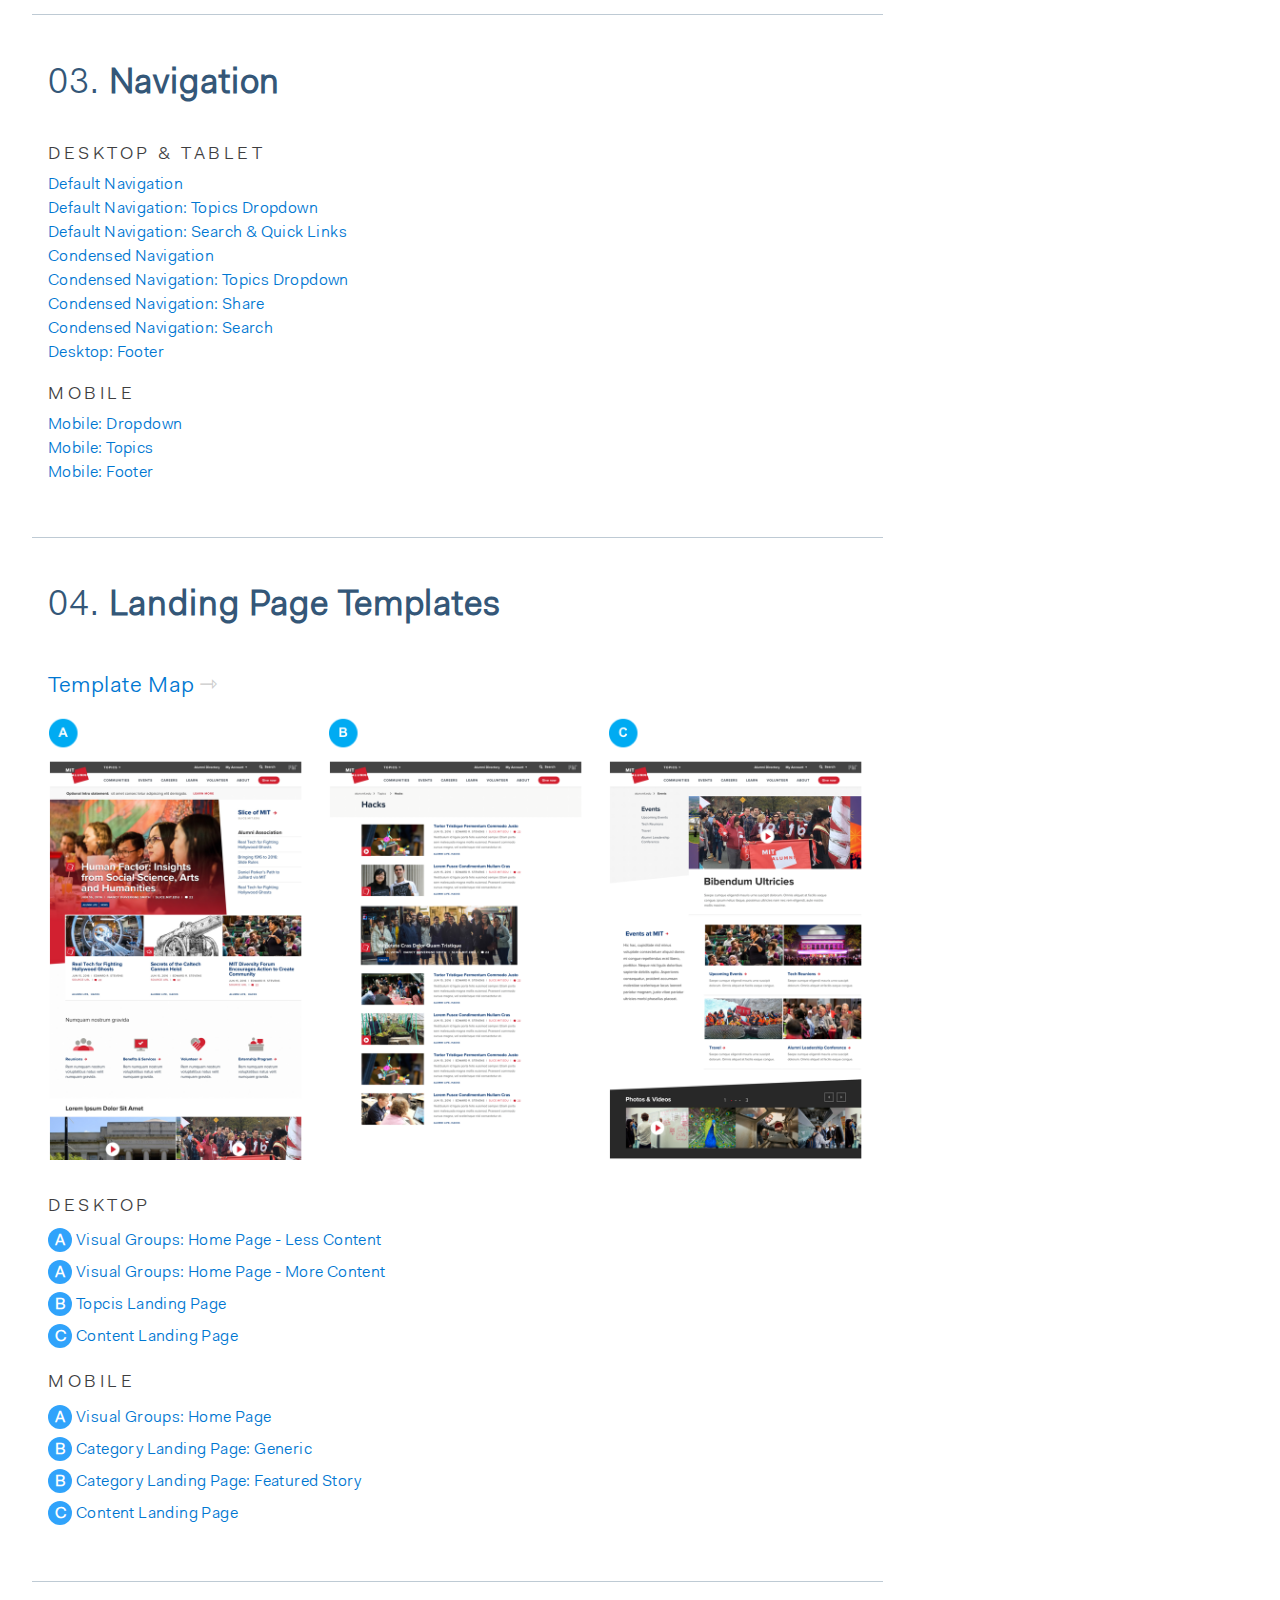
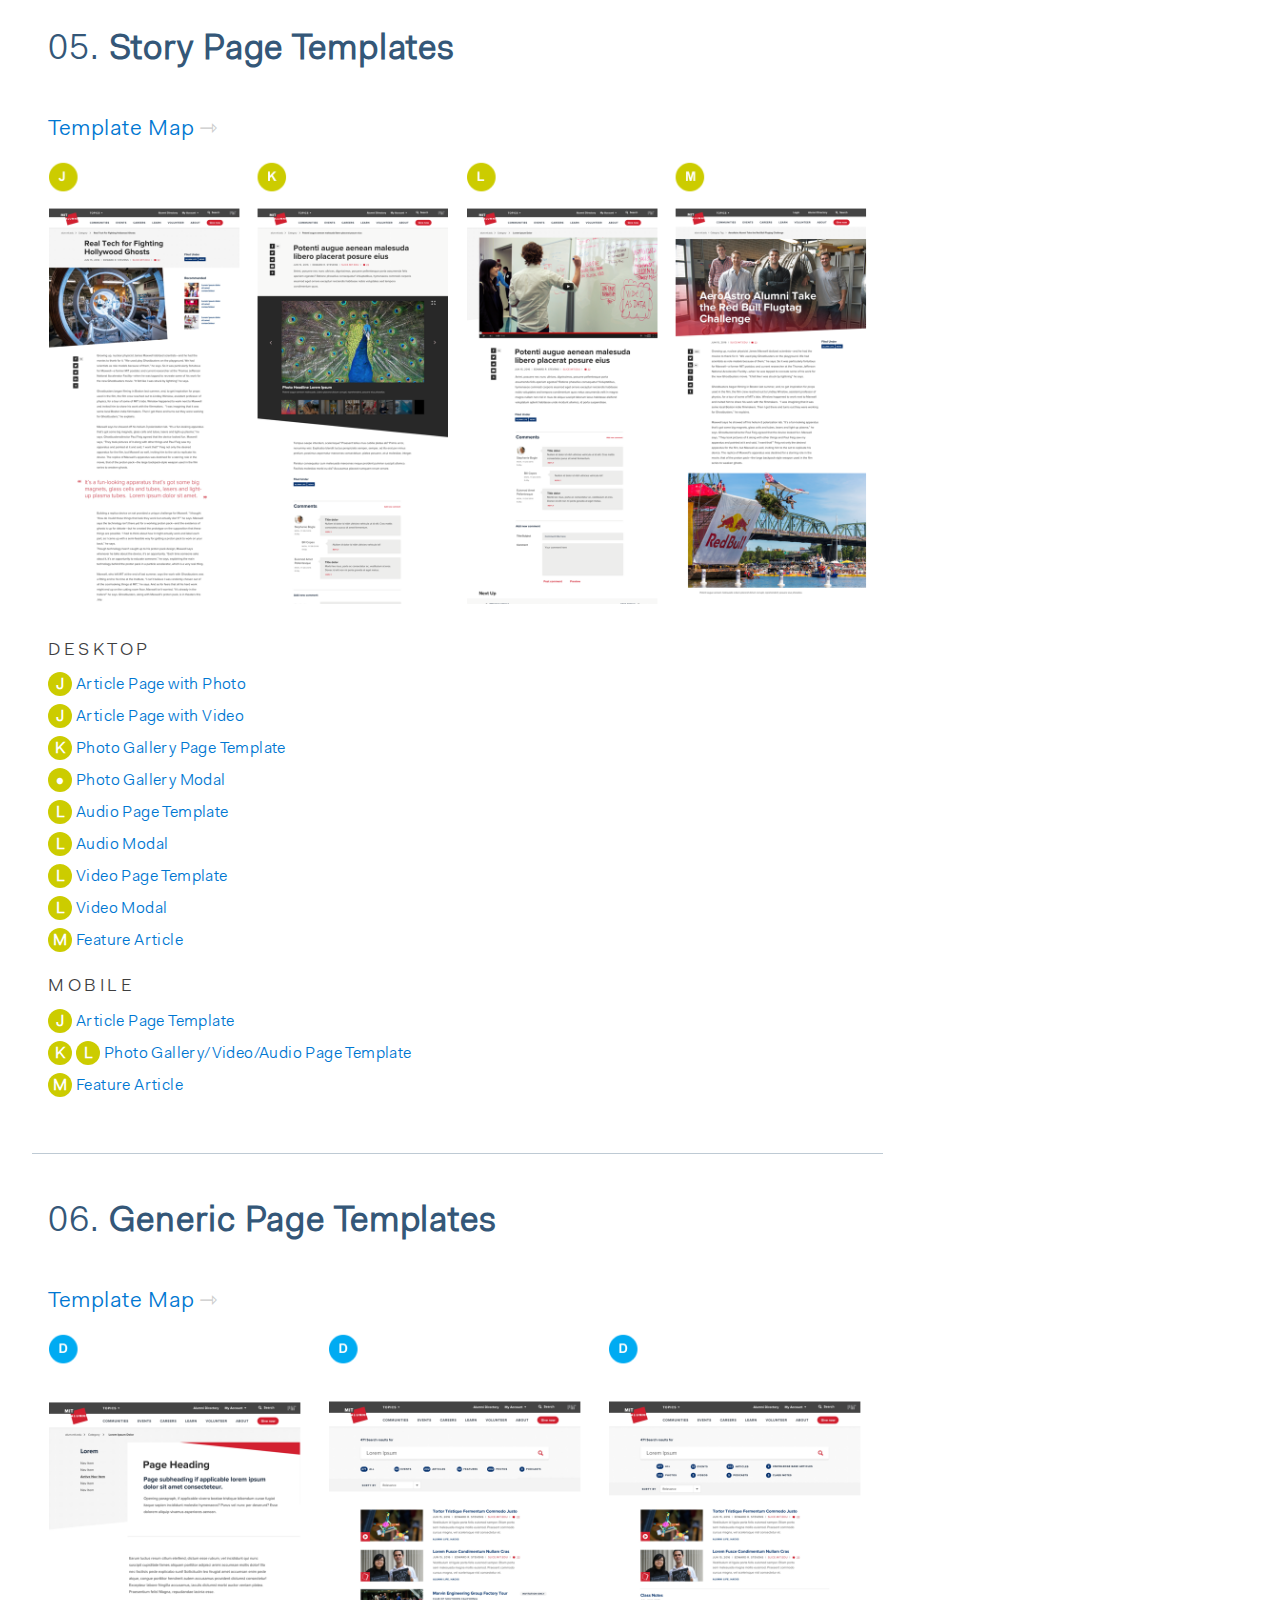
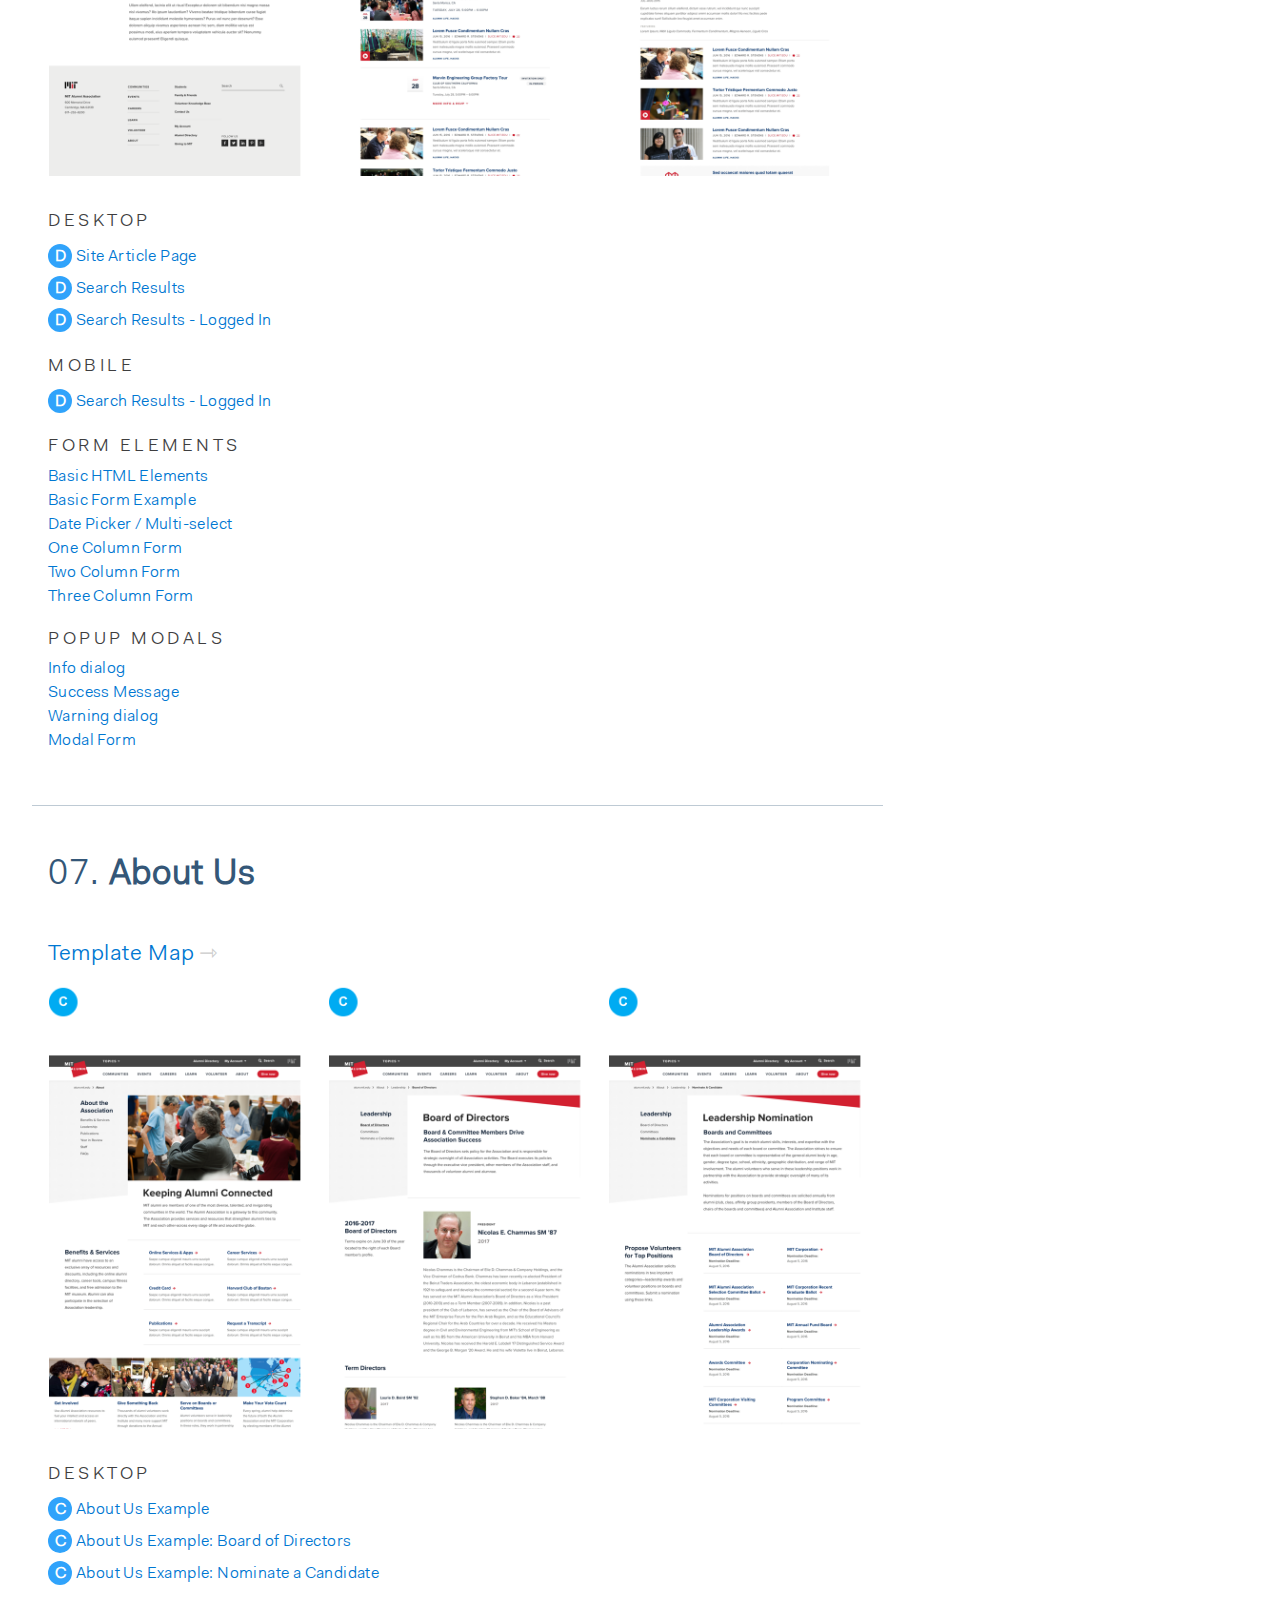
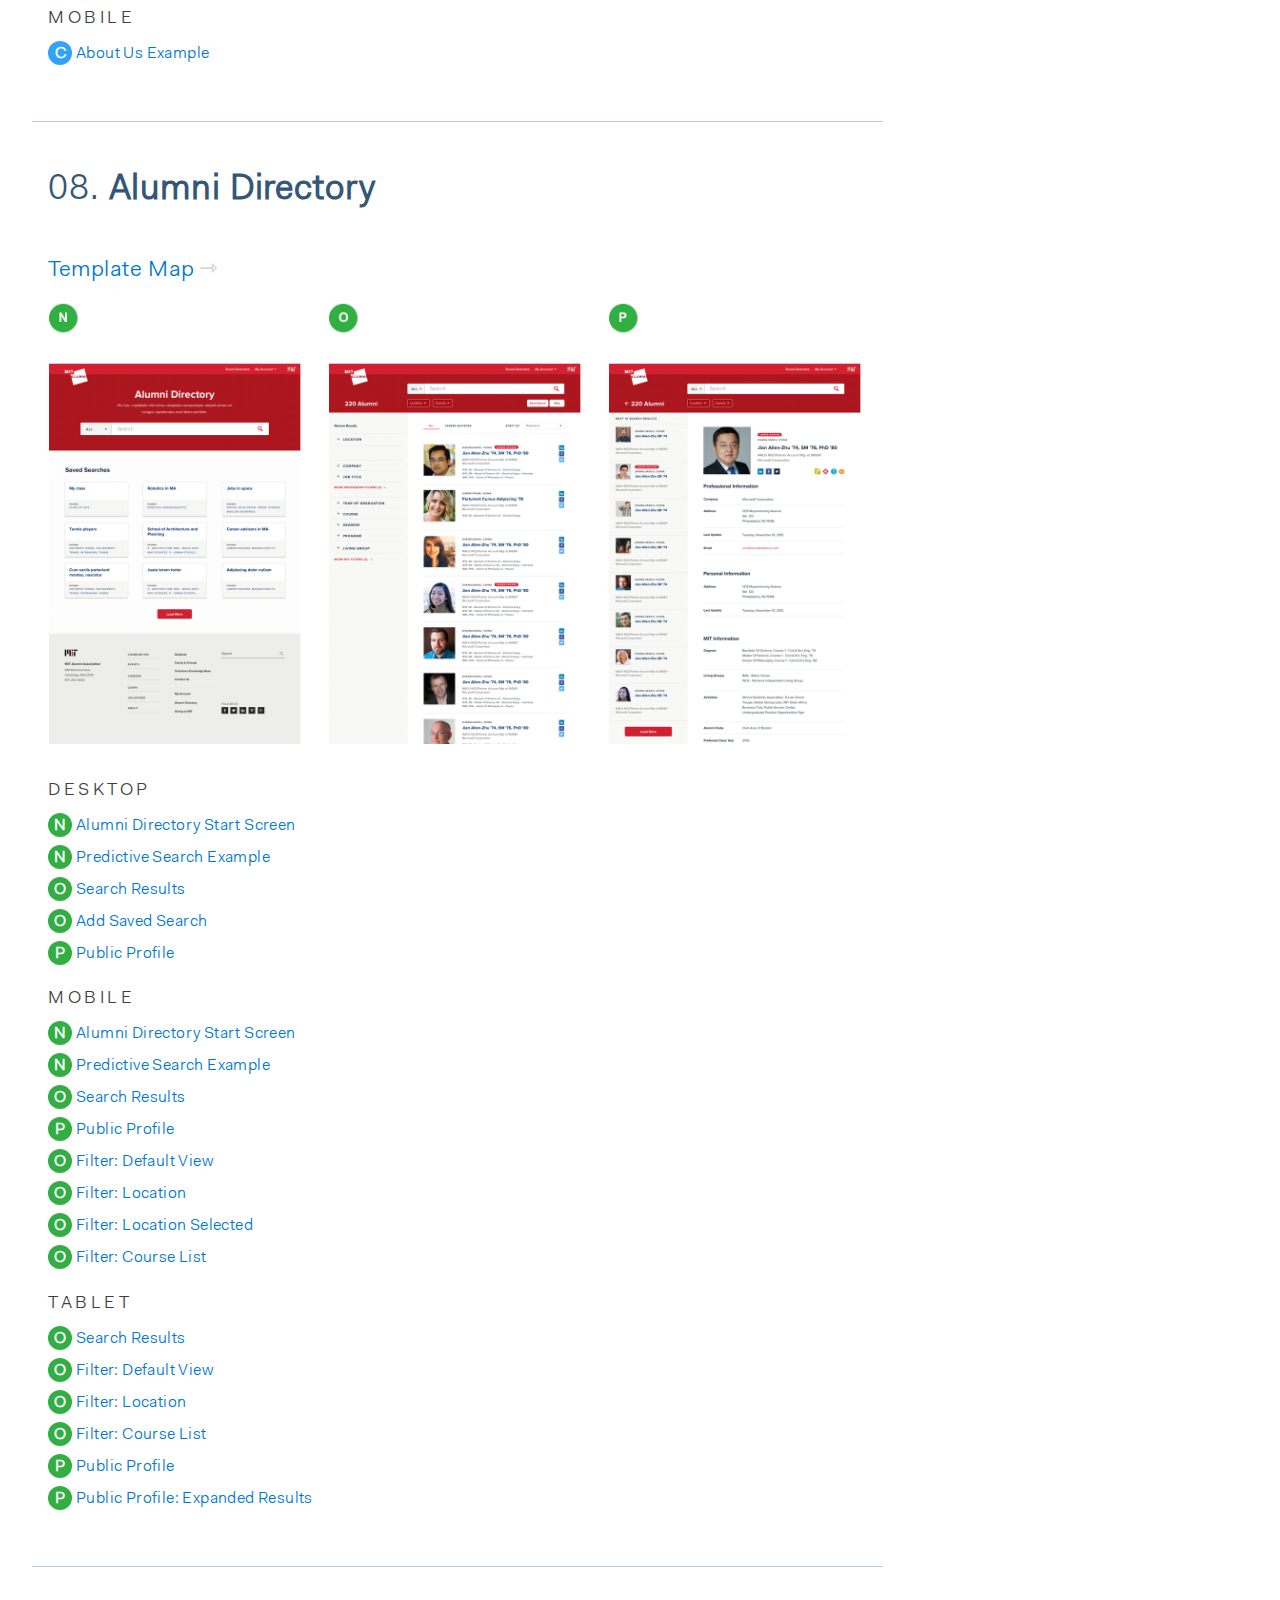
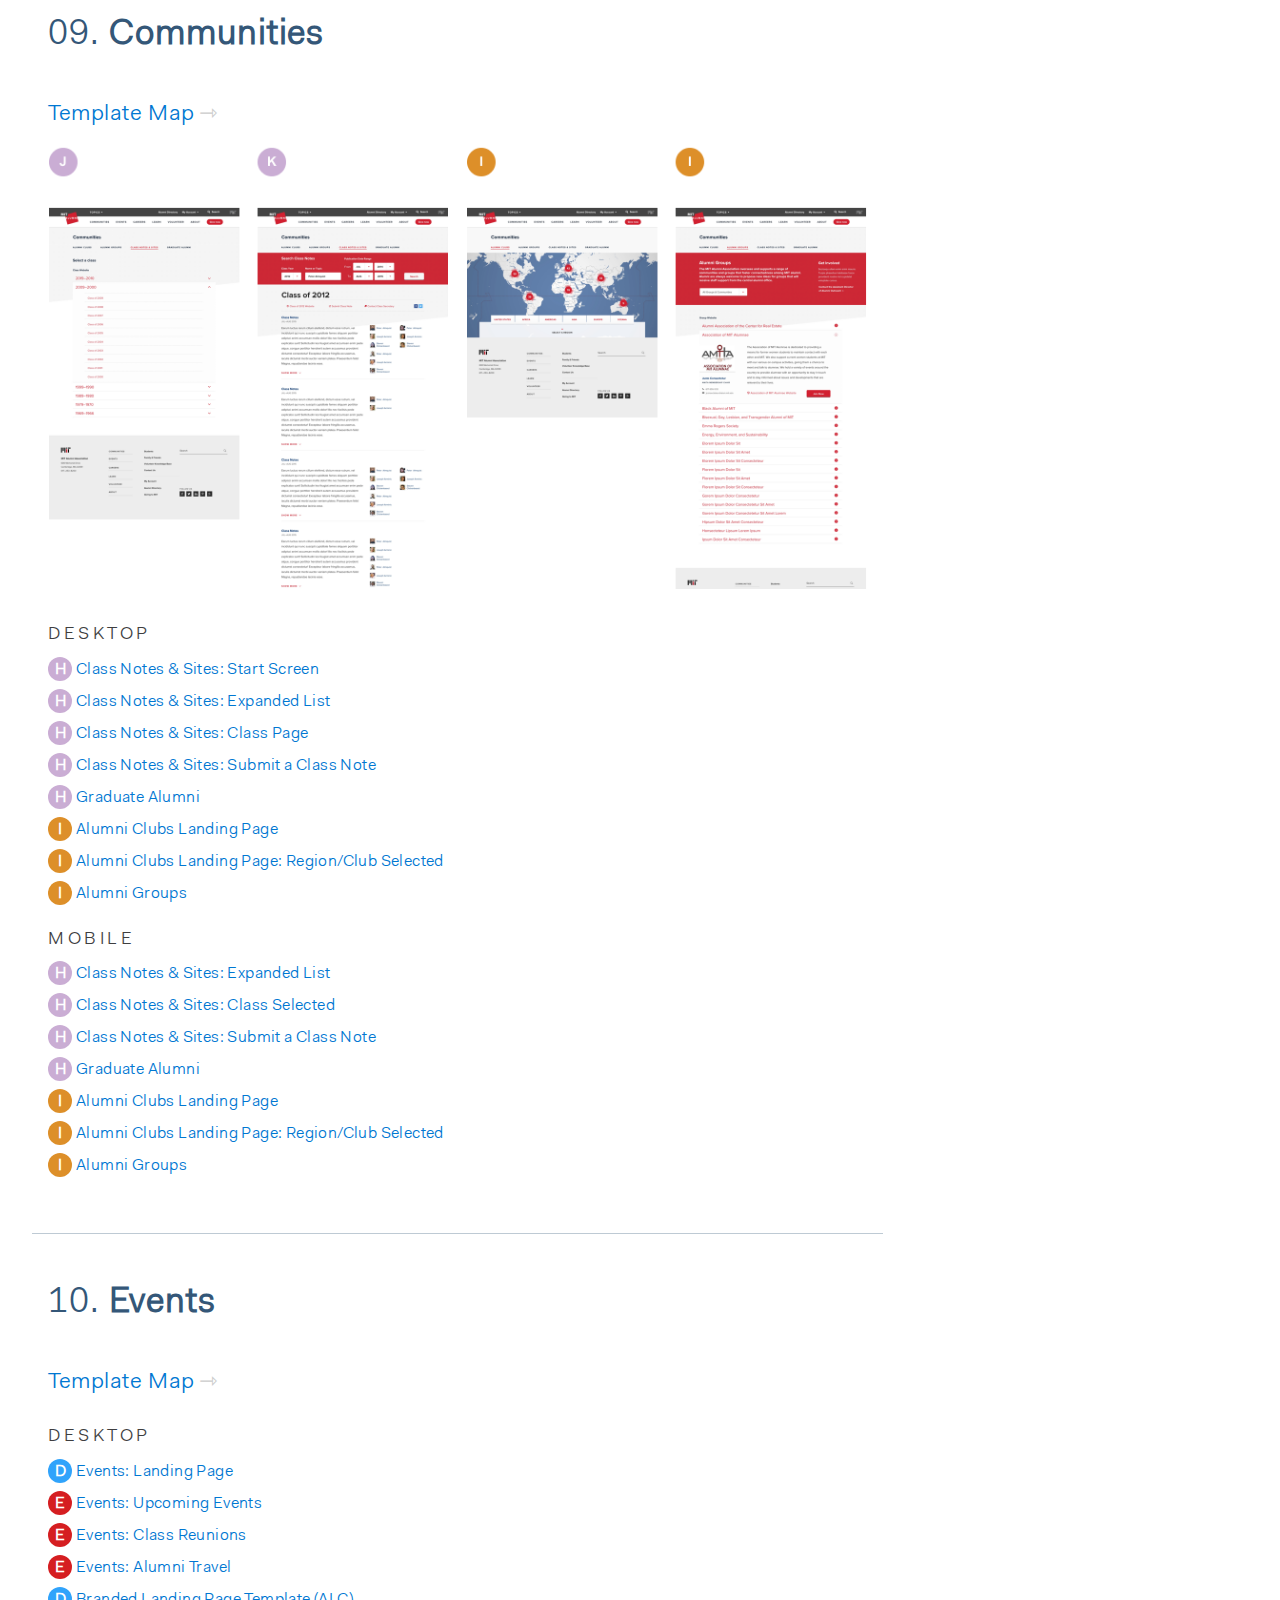
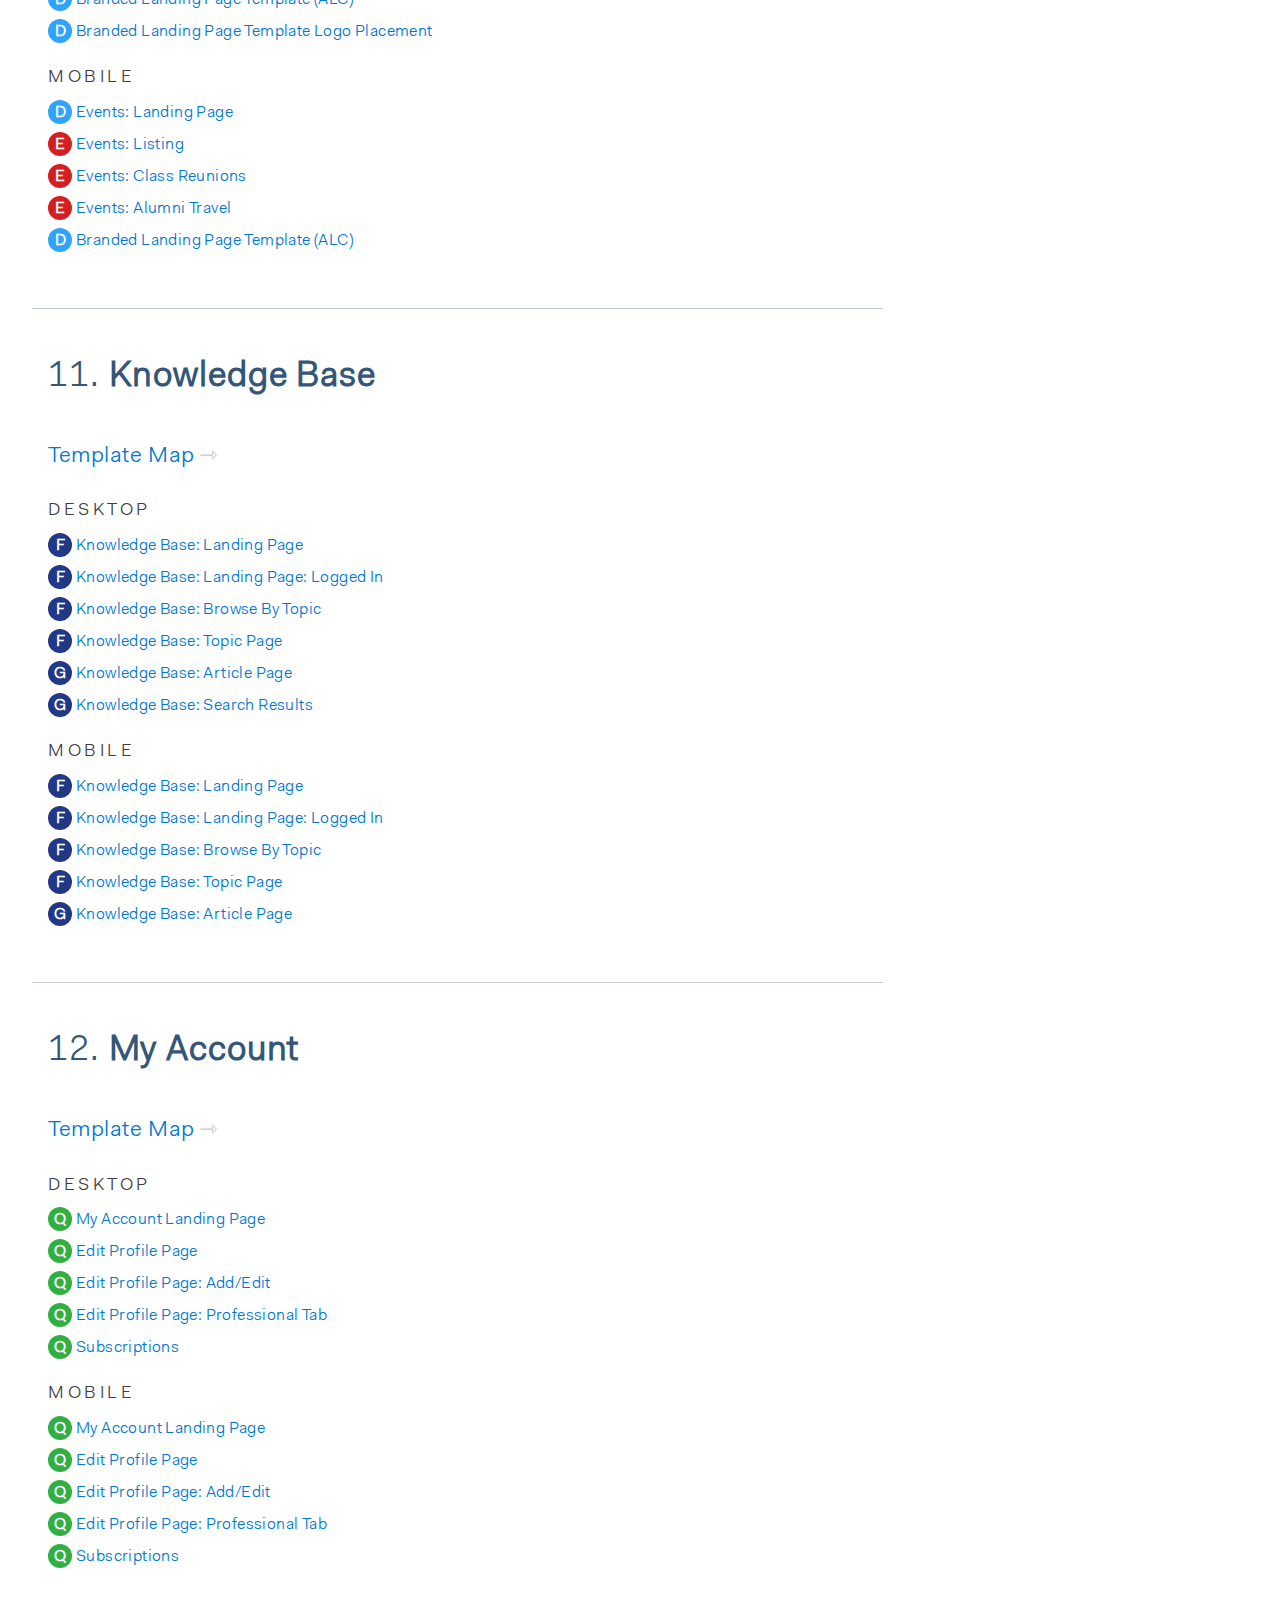
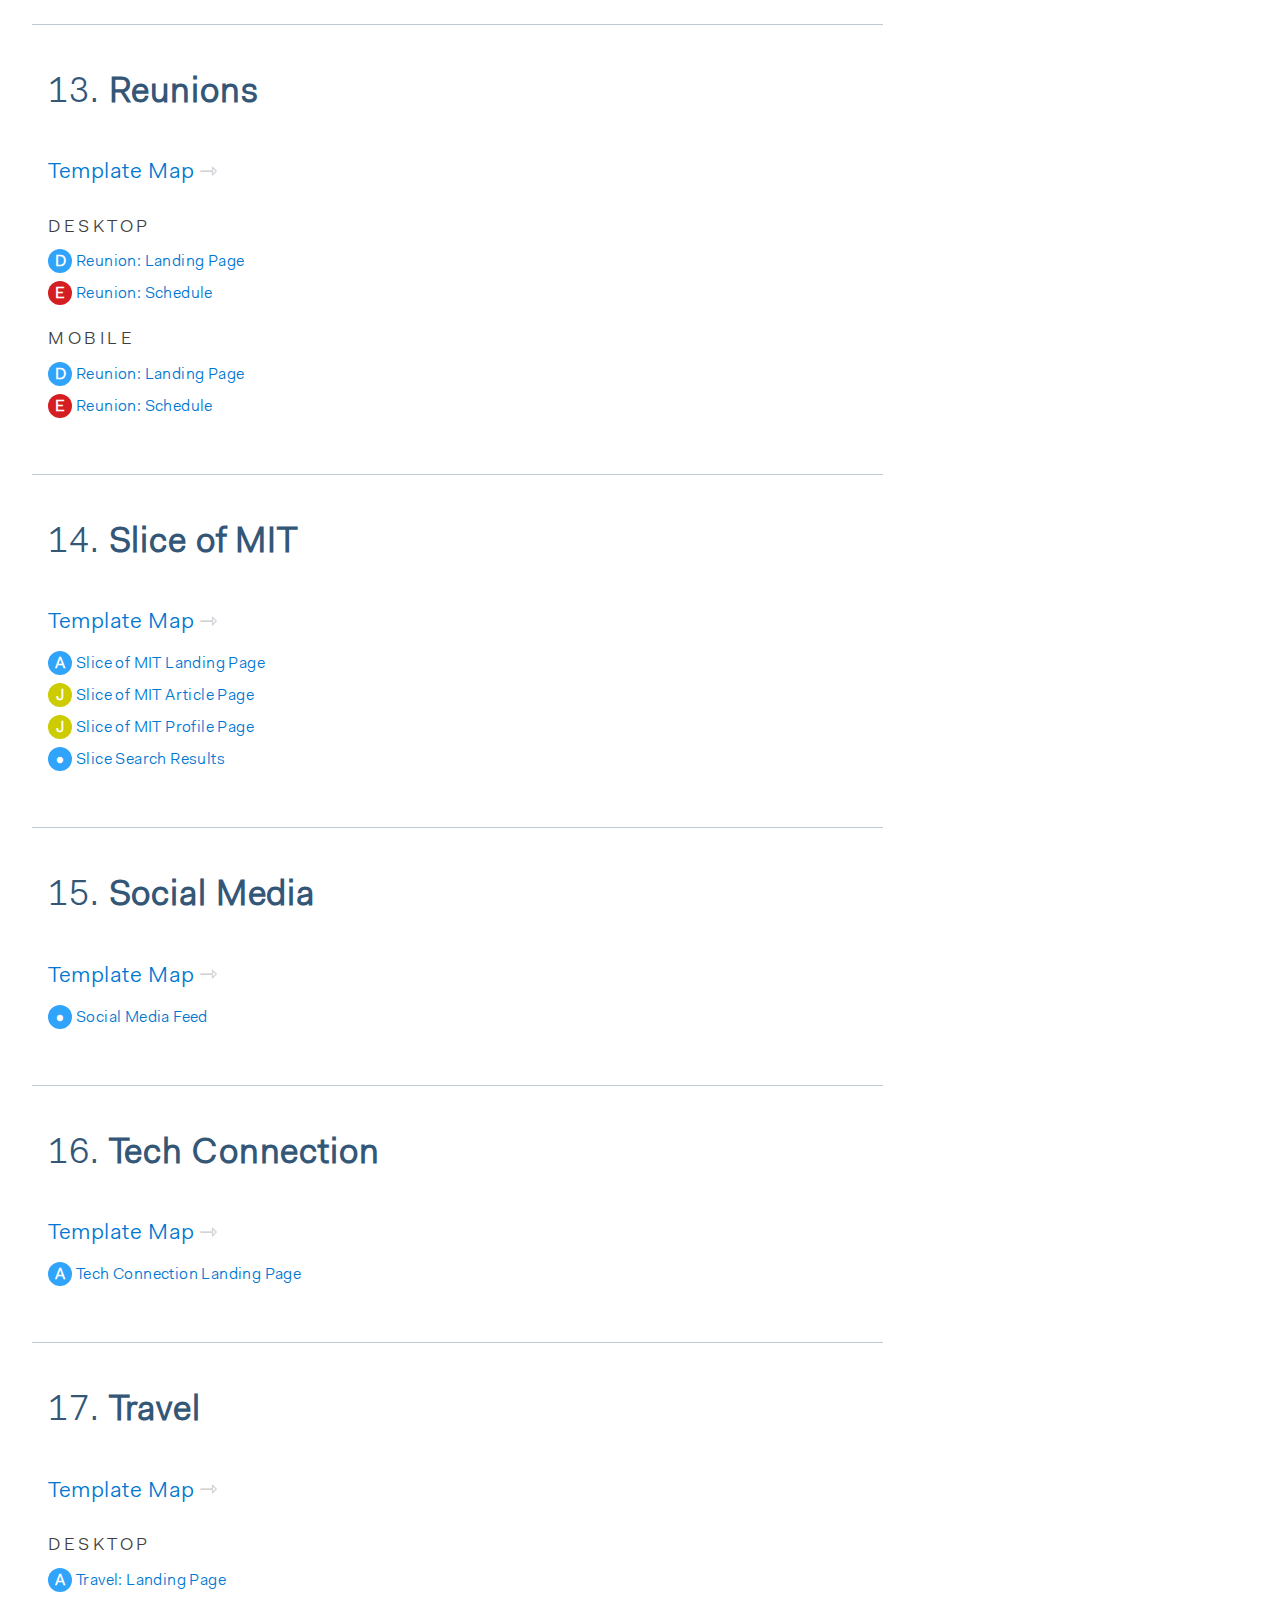
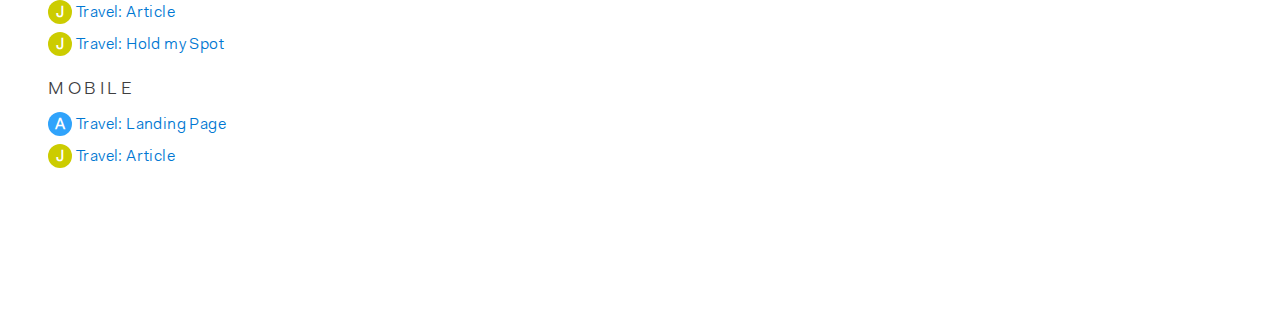
==== commit 5055f739: "Updtes to sitemap template and content guide" ====
--- a/index.html
+++ b/index.html
@@ -51,7 +51,7 @@
 		}
 	</script>
 </head><body>
-	<body>
+	<body class="content-authoring">
 		
 	<header class="sub">
 		<a href="./" class="moth-logo"></a>
@@ -170,48 +170,52 @@
 		</section>
 		<section id="landing">
 			<h2><span>04.</span> Landing Page Templates</h2>
-			<img src="images/landingPageTemplates.png">
+			<h4><a href="AA_templatemap_v9.pdf">Template Map</a></h4>
+			<img src="images/guide/a-c.png">
 			<h5 class="break">Desktop</h5>
 			<ol>
 				<li><a href="https://invis.io/YU9N96PT5#/210234175_0-0_Home_-Less_Content-"><span class="letter">A</span>Visual Groups: Home Page - Less Content</a></li>
 				<li><a href="https://invis.io/YU9N96PT5#/210234192_0-0_Home_-Most_Content-"><span class="letter">A</span>Visual Groups: Home Page - More Content</a></li>
 				<li><a href="https://invis.io/YU9N96PT5#/210236996_7-B_Generic"><span class="letter">B</span>Topcis Landing Page</a></li>
-				<li><a href="https://invis.io/YU9N96PT5#/210237181_7-C_Enhanced"><span class="letter">B</span>Topics Landing Page with Feature/spotlight Area</a></li>
-				<li><a href="https://invis.io/YU9N96PT5#/210237627_Generic_Content_Landing"><span class="letter">D</span>Content Landing Page</a></li>
+				<!--li><a href="https://invis.io/YU9N96PT5#/210237181_7-C_Enhanced"><span class="letter">B</span>Topics Landing Page with Feature/spotlight Area</a></li-->
+				<li><a href="https://invis.io/YU9N96PT5#/210237627_Generic_Content_Landing"><span class="letter">C</span>Content Landing Page</a></li>
 			</ol>
 			<h5>Mobile</h5>
 			<ol>
 				<li><a href="https://invis.io/KB9N9ARNJ#/210234206_M_0-0_Home"><span class="letter">A</span>Visual Groups: Home Page</a></li>
 				<li><a href="https://invis.io/KB9N9ARNJ#/210237030_M_7-B_Generic"><span class="letter">B</span>Category Landing Page: Generic</a></li>
 				<li><a href="https://invis.io/KB9N9ARNJ#/210237194_M_7-C_Enhanced"><span class="letter">B</span>Category Landing Page: Featured Story</a></li>
-				<li><a href="https://invis.io/KB9N9ARNJ#/210237663_M_Generic_Content_Landing"><span class="letter">D</span>Content Landing Page</a></li>
+				<li><a href="https://invis.io/KB9N9ARNJ#/210237663_M_Generic_Content_Landing"><span class="letter">C</span>Content Landing Page</a></li>
 			</ol>
 		</section>
 		<section id="story">
 			<h2><span>05.</span> Story Page Templates</h2>
-			<img src="images/storyPageTemplates.png">
+			<h4><a href="AA_templatemap_v9.pdf">Template Map</a></h4>
+			<img src="images/guide/j-m.png">
 			<br>
 			<h5 class="break">Desktop</h5>
 			<ol>
-				<li><a href="https://invis.io/YU9N96PT5#/210239042_7-J_Article"><span class="letter">J</span>Article Page with Photo</a></li>
-				<li><a href="https://invis.io/YU9N96PT5#/212324367_7-J_Article_With_Video"><span class="letter">J</span>Article Page with Video</a></li>
-				<li><a href="https://invis.io/YU9N96PT5#/210240059_7-K_Photo_Slideshow"><span class="letter">K</span>Photo Gallery Page Template</a></li>
-				<li><a href="https://invis.io/YU9N96PT5#/210240068_7-K_Photo_Slideshow_Modal"><span class="letter">K</span>Photo Gallery Modal</a></li>
-				<li><a href="https://invis.io/YU9N96PT5#/210240243_7-L_Audio"><span class="letter">L</span>Audio Page Template</a></li>
-				<li><a href="https://invis.io/YU9N96PT5#/212322973_7-L_Audio_Modal"><span class="letter">L</span>Audio Modal</a></li>
-				<li><a href="https://invis.io/YU9N96PT5#/210240219_7-L_Video"><span class="letter">L</span>Video Page Template</a></li>
-				<li><a href="https://invis.io/YU9N96PT5#/212322975_7-L_Video_Modal"><span class="letter">L</span>Video Modal</a></li>
-				<li><a href="https://invis.io/YU9N96PT5#/210240422_7-M_Feature"><span class="letter">M</span>Feature Article</a></li>
-			</ol>
-			<h5>Mobile</h5>
-			<ol>
-				<li><a href="https://invis.io/KB9N9ARNJ#/210239061_M_7-J_Article"><span class="letter">J</span>Article Page Template</a></li>
-				<li><a href="https://invis.io/KB9N9ARNJ#/210240906_M_7-L_Video"><span class="letter">K</span><span class="letter">L</span>Photo Gallery/Video/Audio Page Template</a></li>
-				<li><a href="https://invis.io/KB9N9ARNJ#/210240907_M_7-M_Feature"><span class="letter">M</span>Feature Article</a></li>
+				<li><a href="https://invis.io/YU9N96PT5#/210239042_7-J_Article"><span class="letter yellow">J</span>Article Page with Photo</a></li>
+				<li><a href="https://invis.io/YU9N96PT5#/212324367_7-J_Article_With_Video"><span class="letter yellow">J</span>Article Page with Video</a></li>
+				<li><a href="https://invis.io/YU9N96PT5#/210240059_7-K_Photo_Slideshow"><span class="letter yellow">K</span>Photo Gallery Page Template</a></li>
+				<li><a href="https://invis.io/YU9N96PT5#/210240068_7-K_Photo_Slideshow_Modal"><span class="letter yellow">•</span>Photo Gallery Modal</a></li>
+				<li><a href="https://invis.io/YU9N96PT5#/210240243_7-L_Audio"><span class="letter yellow">L</span>Audio Page Template</a></li>
+				<li><a href="https://invis.io/YU9N96PT5#/212322973_7-L_Audio_Modal"><span class="letter yellow">L</span>Audio Modal</a></li>
+				<li><a href="https://invis.io/YU9N96PT5#/210240219_7-L_Video"><span class="letter yellow">L</span>Video Page Template</a></li>
+				<li><a href="https://invis.io/YU9N96PT5#/212322975_7-L_Video_Modal"><span class="letter yellow">L</span>Video Modal</a></li>
+				<li><a href="https://invis.io/YU9N96PT5#/210240422_7-M_Feature"><span class="letter yellow">M</span>Feature Article</a></li>
+			</ol>
+			<h5>Mobile</h5>
+			<ol>
+				<li><a href="https://invis.io/KB9N9ARNJ#/210239061_M_7-J_Article"><span class="letter yellow">J</span>Article Page Template</a></li>
+				<li><a href="https://invis.io/KB9N9ARNJ#/210240906_M_7-L_Video"><span class="letter yellow">K</span><span class="letter yellow">L</span>Photo Gallery/Video/Audio Page Template</a></li>
+				<li><a href="https://invis.io/KB9N9ARNJ#/210240907_M_7-M_Feature"><span class="letter yellow">M</span>Feature Article</a></li>
 			</ol>
 		</section>
 		<section id="generic">
 			<h2><span>06.</span> Generic Page Templates</h2>
+			<h4><a href="AA_templatemap_v9.pdf">Template Map</a></h4>
+			<img src="images/guide/d.png">
 			<h5 class="break">Desktop</h5>
 			<ol>
 				<li><a href="https://invis.io/YU9N96PT5#/210242631_Generic_Content_Page"><span class="letter">D</span>Site Article Page</a></li>
@@ -239,182 +243,194 @@
 		</section>
 		<section id="about">
 			<h2><span>07.</span> About Us</h2>
+			<h4><a href="AA_templatemap_v9.pdf">Template Map</a></h4>
+			<img src="images/guide/d-about.png">
 			<h5>Desktop</h5>
 			<ol>
-				<li><a href="https://invis.io/YU9N96PT5#/210244525_6-0_About"><span class="letter">D</span>About Us Example</a></li>
-				<li><a href="https://invis.io/YU9N96PT5#/210244534_6-2-1_Board_Of_Directors"><span class="letter">D</span>About Us Example: Board of Directors</a></li>
-				<li><a href="https://invis.io/YU9N96PT5#/210244541_6-2-3_Nominate_A_Candidate	"><span class="letter">D</span>About Us Example: Nominate a Candidate</a></li>
+				<li><a href="https://invis.io/YU9N96PT5#/210244525_6-0_About"><span class="letter">C</span>About Us Example</a></li>
+				<li><a href="https://invis.io/YU9N96PT5#/210244534_6-2-1_Board_Of_Directors"><span class="letter">C</span>About Us Example: Board of Directors</a></li>
+				<li><a href="https://invis.io/YU9N96PT5#/210244541_6-2-3_Nominate_A_Candidate	"><span class="letter">C</span>About Us Example: Nominate a Candidate</a></li>
 			</ol>
 			<h5 class="break">Mobile</h5>
 			<ol>
-				<li><a href="https://invis.io/KB9N9ARNJ#/210244557_M_6-0_About"><span class="letter">D</span>About Us Example</a></li>
+				<li><a href="https://invis.io/KB9N9ARNJ#/210244557_M_6-0_About"><span class="letter">C</span>About Us Example</a></li>
 			</ol>
 		</section>
 		<section id="alumni">
 			<h2><span>08.</span> Alumni Directory</h2>
-			<img src="images/alumni_directory.png">
-			<h5 class="break">Desktop</h5>
-			<ol>
-				<li><a href="https://invis.io/YU9N96PT5#/210245860_8-0_Directory_Landing"><span class="letter">N</span>Alumni Directory Start Screen</a></li>
-				<li><a href="https://invis.io/YU9N96PT5#/210245863_8-0_Directory_Landing_Search"><span class="letter">N</span>Predictive Search Example</a></li>
-				<li><a href="https://invis.io/YU9N96PT5#/210245913_8-x_Directory_Search_Results"><span class="letter">O</span>Search Results</a></li>
-				<li><a href="https://invis.io/YU9N96PT5#/210245923_8-x_Directory_Search_Add_Saved_Search"><span class="letter">O</span>Add Saved Search</a></li>
-				<li><a href="https://invis.io/YU9N96PT5#/210245939_8-x-x_Public_Profile"><span class="letter">P</span>Public Profile</a></li>
-			</ol>
-			<h5>Mobile</h5>
-			<ol>
-				<li><a href="https://invis.io/KB9N9ARNJ#/210246200_M_8-0_Directory_Landing"><span class="letter">N</span>Alumni Directory Start Screen</a></li>
-				<li><a href="https://invis.io/KB9N9ARNJ#/210246228_M_8-0_Directory_Landing_Search"><span class="letter">N</span>Predictive Search Example</a></li>
-				<li><a href="https://invis.io/KB9N9ARNJ#/210246363_M_8-x_Directory_Search_Results"><span class="letter">O</span>Search Results</a></li>
-				<li><a href="https://invis.io/KB9N9ARNJ#/210246408_M_8-x-x_Public_Profile"><span class="letter">P</span>Public Profile</a></li>
-				<li><a href="https://invis.io/KB9N9ARNJ#/210246471_M_8-x_Directory_Search_Filters_1"><span class="letter">O</span>Filter: Default View</a></li>
-				<li><a href="https://invis.io/KB9N9ARNJ#/210246472_M_8-x_Directory_Search_Filters_2"><span class="letter">O</span>Filter: Location</a></li>
-				<li><a href="https://invis.io/KB9N9ARNJ#/210246473_M_8-x_Directory_Search_Filters_3"><span class="letter">O</span>Filter: Location Selected</a></li>
-				<li><a href="https://invis.io/KB9N9ARNJ#/210246474_M_8-x_Directory_Search_Filters_4"><span class="letter">O</span>Filter: Course List</a></li>
+			<h4><a href="AA_templatemap_v9.pdf">Template Map</a></h4>
+			<img src="images/guide/n-p.png">
+			<h5 class="break">Desktop</h5>
+			<ol>
+				<li><a href="https://invis.io/YU9N96PT5#/210245860_8-0_Directory_Landing"><span class="letter green">N</span>Alumni Directory Start Screen</a></li>
+				<li><a href="https://invis.io/YU9N96PT5#/210245863_8-0_Directory_Landing_Search"><span class="letter green">N</span>Predictive Search Example</a></li>
+				<li><a href="https://invis.io/YU9N96PT5#/210245913_8-x_Directory_Search_Results"><span class="letter green">O</span>Search Results</a></li>
+				<li><a href="https://invis.io/YU9N96PT5#/210245923_8-x_Directory_Search_Add_Saved_Search"><span class="letter green">O</span>Add Saved Search</a></li>
+				<li><a href="https://invis.io/YU9N96PT5#/210245939_8-x-x_Public_Profile"><span class="letter green">P</span>Public Profile</a></li>
+			</ol>
+			<h5>Mobile</h5>
+			<ol>
+				<li><a href="https://invis.io/KB9N9ARNJ#/210246200_M_8-0_Directory_Landing"><span class="letter green">N</span>Alumni Directory Start Screen</a></li>
+				<li><a href="https://invis.io/KB9N9ARNJ#/210246228_M_8-0_Directory_Landing_Search"><span class="letter green">N</span>Predictive Search Example</a></li>
+				<li><a href="https://invis.io/KB9N9ARNJ#/210246363_M_8-x_Directory_Search_Results"><span class="letter green">O</span>Search Results</a></li>
+				<li><a href="https://invis.io/KB9N9ARNJ#/210246408_M_8-x-x_Public_Profile"><span class="letter green">P</span>Public Profile</a></li>
+				<li><a href="https://invis.io/KB9N9ARNJ#/210246471_M_8-x_Directory_Search_Filters_1"><span class="letter green">O</span>Filter: Default View</a></li>
+				<li><a href="https://invis.io/KB9N9ARNJ#/210246472_M_8-x_Directory_Search_Filters_2"><span class="letter green">O</span>Filter: Location</a></li>
+				<li><a href="https://invis.io/KB9N9ARNJ#/210246473_M_8-x_Directory_Search_Filters_3"><span class="letter green">O</span>Filter: Location Selected</a></li>
+				<li><a href="https://invis.io/KB9N9ARNJ#/210246474_M_8-x_Directory_Search_Filters_4"><span class="letter green">O</span>Filter: Course List</a></li>
 			</ol>
 			<h5>Tablet</h5>
 			<ol>
-				<li><a href="https://invis.io/CD9U61FP6#/212307304_8-x_Directory_Tablet_Search_Results"><span class="letter">O</span>Search Results</a></li>
-				<li><a href="https://invis.io/CD9U61FP6#/212307303_8-x_Directory_Tablet_Search_Filters_1"><span class="letter">O</span>Filter: Default View</a></li>
-				<li><a href="https://invis.io/CD9U61FP6#/212307302_8-x_Directory_Tablet_Search_Filters_3"https://invis.io/CD9U61FP6#/212307301_8-x_Directory_Tablet_Search_Filters_4><span class="letter">O</span>Filter: Location</a></li>
-				<li><a href="https://invis.io/CD9U61FP6#/212307301_8-x_Directory_Tablet_Search_Filters_4"><span class="letter">O</span>Filter: Course List</a></li>
-				<li><a href="https://invis.io/CD9U61FP6#/212310613_T_8-x-x_Public_Profile"><span class="letter">P</span>Public Profile</a></li>
-				<li><a href="https://invis.io/CD9U61FP6#/212310612_T_8-x-x_Public_Profile_Next_Results"><span class="letter">P</span>Public Profile: Expanded Results</a></li>
+				<li><a href="https://invis.io/CD9U61FP6#/212307304_8-x_Directory_Tablet_Search_Results"><span class="letter green">O</span>Search Results</a></li>
+				<li><a href="https://invis.io/CD9U61FP6#/212307303_8-x_Directory_Tablet_Search_Filters_1"><span class="letter green">O</span>Filter: Default View</a></li>
+				<li><a href="https://invis.io/CD9U61FP6#/212307302_8-x_Directory_Tablet_Search_Filters_3"><span class="letter green">O</span>Filter: Location</a></li>
+				<li><a href="https://invis.io/CD9U61FP6#/212307301_8-x_Directory_Tablet_Search_Filters_4"><span class="letter green">O</span>Filter: Course List</a></li>
+				<li><a href="https://invis.io/CD9U61FP6#/212310613_T_8-x-x_Public_Profile"><span class="letter green">P</span>Public Profile</a></li>
+				<li><a href="https://invis.io/CD9U61FP6#/212310612_T_8-x-x_Public_Profile_Next_Results"><span class="letter green">P</span>Public Profile: Expanded Results</a></li>
 			</ol>
 		</section>
 		<section id="communities">
 			<h2><span>09.</span> Communities</h2>
-			<img src="images/communities.png">
-			<h5 class="break">Desktop</h5>
-			<ol>
-				<li><a href="https://invis.io/YU9N96PT5#/210247163_1-3_Class_Notes_Landing"><span class="letter">H</span>Class Notes &amp; Sites: Start Screen</a></li>
-				<li><a href="https://invis.io/YU9N96PT5#/210247183_1-3_Class_Notes"><span class="letter">H</span>Class Notes &amp; Sites: Expanded List</a></li>
-				<li><a href="https://invis.io/YU9N96PT5#/210247513_1-3-x_Class_Page"><span class="letter">H</span>Class Notes &amp; Sites: Class Page</a></li>
-				<li><a href="https://invis.io/YU9N96PT5#/212894426_1-3-x_Submit_Class_Note"><span class="letter">H</span>Class Notes &amp; Sites: Submit a Class Note</a></li>
-				<li><a href="https://invis.io/YU9N96PT5#/210248295_1-4_Graduate_Alumni"><span class="letter">H</span>Graduate Alumni</a></li>
-				<li><a href="https://invis.io/YU9N96PT5#/210248330_1-1_Alumni_Clubs"><span class="letter">I</span>Alumni Clubs Landing Page</a></li>
-				<li><a href="https://invis.io/YU9N96PT5#/210248341_1-1_Alumni_Clubs_Regoin_Selected"><span class="letter">I</span>Alumni Clubs Landing Page: Region/Club Selected</a></li>
-				<li><a href="https://invis.io/YU9N96PT5#/210248401_1-2_Alumni_Groups"><span class="letter">I</span>Alumni Groups</a></li>
-			</ol>
-			<h5>Mobile</h5>
-			<ol>
-				<li><a href="https://invis.io/KB9N9ARNJ#/210248511_M_1-3_Class_Notes"><span class="letter">H</span>Class Notes &amp; Sites: Expanded List</a></li>
-				<li><a href="https://invis.io/KB9N9ARNJ#/210248517_M_1-3-x_Class_Page"><span class="letter">H</span>Class Notes &amp; Sites: Class Selected</a></li>
-				<li><a href="https://invis.io/KB9N9ARNJ#/212895068_M_1-3-x_Submit_Class_Note"><span class="letter">H</span>Class Notes &amp; Sites: Submit a Class Note</a></li>
-				<li><a href="https://invis.io/KB9N9ARNJ#/210248535_M_1-4_Graduate_Alumni"><span class="letter">H</span>Graduate Alumni</a></li>
-				<li><a href="https://invis.io/KB9N9ARNJ#/210248564_M_1-1_Alumni_Clubs"><span class="letter">I</span>Alumni Clubs Landing Page</a></li>
-				<li><a href="https://invis.io/KB9N9ARNJ#/210248587_M_1-1_Alumni_Clubs_Regoin_Selected"><span class="letter">I</span>Alumni Clubs Landing Page: Region/Club Selected</a></li>
-				<li><a href="https://invis.io/KB9N9ARNJ#/210248609_M_1-2_Alumni_Groups"><span class="letter">I</span>Alumni Groups</a></li>
+			<h4><a href="AA_templatemap_v9.pdf">Template Map</a></h4>
+			<img src="images/guide/h-i.png">
+			<h5 class="break">Desktop</h5>
+			<ol>
+				<li><a href="https://invis.io/YU9N96PT5#/210247163_1-3_Class_Notes_Landing"><span class="letter violet">H</span>Class Notes &amp; Sites: Start Screen</a></li>
+				<li><a href="https://invis.io/YU9N96PT5#/210247183_1-3_Class_Notes"><span class="letter violet">H</span>Class Notes &amp; Sites: Expanded List</a></li>
+				<li><a href="https://invis.io/YU9N96PT5#/210247513_1-3-x_Class_Page"><span class="letter violet">H</span>Class Notes &amp; Sites: Class Page</a></li>
+				<li><a href="https://invis.io/YU9N96PT5#/212894426_1-3-x_Submit_Class_Note"><span class="letter violet">H</span>Class Notes &amp; Sites: Submit a Class Note</a></li>
+				<li><a href="https://invis.io/YU9N96PT5#/210248295_1-4_Graduate_Alumni"><span class="letter violet">H</span>Graduate Alumni</a></li>
+				<li><a href="https://invis.io/YU9N96PT5#/210248330_1-1_Alumni_Clubs"><span class="letter orange">I</span>Alumni Clubs Landing Page</a></li>
+				<li><a href="https://invis.io/YU9N96PT5#/210248341_1-1_Alumni_Clubs_Regoin_Selected"><span class="letter orange">I</span>Alumni Clubs Landing Page: Region/Club Selected</a></li>
+				<li><a href="https://invis.io/YU9N96PT5#/210248401_1-2_Alumni_Groups"><span class="letter orange">I</span>Alumni Groups</a></li>
+			</ol>
+			<h5>Mobile</h5>
+			<ol>
+				<li><a href="https://invis.io/KB9N9ARNJ#/210248511_M_1-3_Class_Notes"><span class="letter violet">H</span>Class Notes &amp; Sites: Expanded List</a></li>
+				<li><a href="https://invis.io/KB9N9ARNJ#/210248517_M_1-3-x_Class_Page"><span class="letter violet">H</span>Class Notes &amp; Sites: Class Selected</a></li>
+				<li><a href="https://invis.io/KB9N9ARNJ#/212895068_M_1-3-x_Submit_Class_Note"><span class="letter violet">H</span>Class Notes &amp; Sites: Submit a Class Note</a></li>
+				<li><a href="https://invis.io/KB9N9ARNJ#/210248535_M_1-4_Graduate_Alumni"><span class="letter violet">H</span>Graduate Alumni</a></li>
+				<li><a href="https://invis.io/KB9N9ARNJ#/210248564_M_1-1_Alumni_Clubs"><span class="letter orange">I</span>Alumni Clubs Landing Page</a></li>
+				<li><a href="https://invis.io/KB9N9ARNJ#/210248587_M_1-1_Alumni_Clubs_Regoin_Selected"><span class="letter orange">I</span>Alumni Clubs Landing Page: Region/Club Selected</a></li>
+				<li><a href="https://invis.io/KB9N9ARNJ#/210248609_M_1-2_Alumni_Groups"><span class="letter orange">I</span>Alumni Groups</a></li>
 			</ol>
 		</section>
 		<section id="events">
 			<h2><span>10.</span> Events</h2>
-			<img src="images/events.png">
+			<h4><a href="AA_templatemap_v9.pdf">Template Map</a></h4>
+			<!--img src="images/events.png"-->
 			<h5 class="break">Desktop</h5>
 			<ol>
 				<li><a href="https://invis.io/YU9N96PT5#/210249851_2-0_Events"><span class="letter">D</span>Events: Landing Page</a></li>
-				<li><a href="https://invis.io/YU9N96PT5#/210249867_2-1_Upcoming_Events"><span class="letter">E</span>Events: Upcoming Events</a></li>
-				<li><a href="https://invis.io/YU9N96PT5#/210250086_2-2_Reunions"><span class="letter">E</span>Events: Class Reunions</a></li>
-				<li><a href="https://invis.io/YU9N96PT5#/210250393_2-3_Alumni_Travel_Option_1"><span class="letter">E</span>Events: Alumni Travel</a></li>
+				<li><a href="https://invis.io/YU9N96PT5#/210249867_2-1_Upcoming_Events"><span class="letter red">E</span>Events: Upcoming Events</a></li>
+				<li><a href="https://invis.io/YU9N96PT5#/210250086_2-2_Reunions"><span class="letter red">E</span>Events: Class Reunions</a></li>
+				<li><a href="https://invis.io/YU9N96PT5#/210250393_2-3_Alumni_Travel_Option_1"><span class="letter red">E</span>Events: Alumni Travel</a></li>
 				<li><a href="https://invis.io/YU9N96PT5#/210417222_2-x_Branded_Landing_Page"><span class="letter">D</span>Branded Landing Page Template (ALC)</a></li>
 				<li><a href="https://invis.io/YU9N96PT5#/210417272_2-x_Branded_Landing_Page_Guidelines"><span class="letter">D</span>Branded Landing Page Template Logo Placement</a></li>
 			</ol>
 			<h5>Mobile</h5>
 			<ol>
 				<li><a href="https://invis.io/KB9N9ARNJ#/210250410_M_2-0_Events"><span class="letter">D</span>Events: Landing Page</a></li>
-				<li><a href="https://invis.io/KB9N9ARNJ#/210250417_M_2-1_Upcoming_Events"><span class="letter">E</span>Events: Listing</a></li>
-				<li><a href="https://invis.io/KB9N9ARNJ#/210250429_M_2-2_Reunions"><span class="letter">E</span>Events: Class Reunions</a></li>
-				<li><a href="https://invis.io/KB9N9ARNJ#/210250443_M_2-3_Alumni_Travel_"><span class="letter">E</span>Events: Alumni Travel</a></li>
+				<li><a href="https://invis.io/KB9N9ARNJ#/210250417_M_2-1_Upcoming_Events"><span class="letter red">E</span>Events: Listing</a></li>
+				<li><a href="https://invis.io/KB9N9ARNJ#/210250429_M_2-2_Reunions"><span class="letter red">E</span>Events: Class Reunions</a></li>
+				<li><a href="https://invis.io/KB9N9ARNJ#/210250443_M_2-3_Alumni_Travel_"><span class="letter red">E</span>Events: Alumni Travel</a></li>
 				<li><a href="https://invis.io/KB9N9ARNJ#/210928065_M_2-X_Branded_Landing_Page"><span class="letter">D</span>Branded Landing Page Template (ALC)</a></li>
 			</ol>
 		</section>
 		<section id="kb">
 			<h2><span>11.</span> Knowledge Base</h2>
-			<img src="images/knowledge_base.png">
-			<h5 class="break">Desktop</h5>
-			<ol>
-				<li><a href="https://invis.io/YU9N96PT5#/210264318_14-0_Knowledge_Base"><span class="letter">F</span>Knowledge Base: Landing Page</a></li>
-				<li><a href="https://invis.io/YU9N96PT5#/210264361_14-0_KB_Logged_In_Alert"><span class="letter">F</span>Knowledge Base: Landing Page: Logged In</a></li>
-				<li><a href="https://invis.io/YU9N96PT5#/210264398_14-1_Topics"><span class="letter">F</span>Knowledge Base: Browse By Topic</a></li>
-				<li><a href="https://invis.io/YU9N96PT5#/210264385_14-1_Topic_Landing"><span class="letter">F</span>Knowledge Base: Topic Page</a></li>
-				<li><a href="https://invis.io/YU9N96PT5#/210264402_14-x_Article"><span class="letter">G</span>Knowledge Base: Article Page</a></li>
-				<li><a href="https://invis.io/YU9N96PT5#/210264419_14-x-x_Search_Results"><span class="letter">G</span>Knowledge Base: Search Results</a></li>
-			</ol>
-			<h5>Mobile</h5>
-			<ol>
-				<li><a href="https://invis.io/KB9N9ARNJ#/210264428_M_14-0_Knowledge_Base"><span class="letter">F</span>Knowledge Base: Landing Page</a></li>
-				<li><a href="https://invis.io/KB9N9ARNJ#/210264434_M_14-0_KB_Logged_In_Alert"><span class="letter">F</span>Knowledge Base: Landing Page: Logged In</a></li>
-				<li><a href="https://invis.io/KB9N9ARNJ#/210264453_M_14-1_Topics"><span class="letter">F</span>Knowledge Base: Browse By Topic</a></li>
-				<li><a href="https://invis.io/KB9N9ARNJ#/210264473_M_14-1_Topic_Landing"><span class="letter">F</span>Knowledge Base: Topic Page</a></li>
-				<li><a href="https://invis.io/KB9N9ARNJ#/210264549_M_14-x_Article"><span class="letter">G</span>Knowledge Base: Article Page</a></li>
+			<h4><a href="AA_templatemap_v9.pdf">Template Map</a></h4>
+			<!--img src="images/knowledge_base.png"-->
+			<h5 class="break">Desktop</h5>
+			<ol>
+				<li><a href="https://invis.io/YU9N96PT5#/210264318_14-0_Knowledge_Base"><span class="letter purple">F</span>Knowledge Base: Landing Page</a></li>
+				<li><a href="https://invis.io/YU9N96PT5#/210264361_14-0_KB_Logged_In_Alert"><span class="letter purple">F</span>Knowledge Base: Landing Page: Logged In</a></li>
+				<li><a href="https://invis.io/YU9N96PT5#/210264398_14-1_Topics"><span class="letter purple">F</span>Knowledge Base: Browse By Topic</a></li>
+				<li><a href="https://invis.io/YU9N96PT5#/210264385_14-1_Topic_Landing"><span class="letter purple">F</span>Knowledge Base: Topic Page</a></li>
+				<li><a href="https://invis.io/YU9N96PT5#/210264402_14-x_Article"><span class="letter purple">G</span>Knowledge Base: Article Page</a></li>
+				<li><a href="https://invis.io/YU9N96PT5#/210264419_14-x-x_Search_Results"><span class="letter purple">G</span>Knowledge Base: Search Results</a></li>
+			</ol>
+			<h5>Mobile</h5>
+			<ol>
+				<li><a href="https://invis.io/KB9N9ARNJ#/210264428_M_14-0_Knowledge_Base"><span class="letter purple">F</span>Knowledge Base: Landing Page</a></li>
+				<li><a href="https://invis.io/KB9N9ARNJ#/210264434_M_14-0_KB_Logged_In_Alert"><span class="letter purple">F</span>Knowledge Base: Landing Page: Logged In</a></li>
+				<li><a href="https://invis.io/KB9N9ARNJ#/210264453_M_14-1_Topics"><span class="letter purple">F</span>Knowledge Base: Browse By Topic</a></li>
+				<li><a href="https://invis.io/KB9N9ARNJ#/210264473_M_14-1_Topic_Landing"><span class="letter purple">F</span>Knowledge Base: Topic Page</a></li>
+				<li><a href="https://invis.io/KB9N9ARNJ#/210264549_M_14-x_Article"><span class="letter purple">G</span>Knowledge Base: Article Page</a></li>
 			</ol>
 		</section>
 		<section id="account">
 			<h2><span>12.</span> My Account</h2>
-			<img src="images/account.png">
-			<h5 class="break">Desktop</h5>
-			<ol>
-				<li><a href="https://invis.io/YU9N96PT5#/210265355_9-0_My_Account"><span class="letter">Q</span>My Account Landing Page</a></li>
-				<li><a href="https://invis.io/YU9N96PT5#/210265377_9-1_Edit_Profile"><span class="letter">Q</span>Edit Profile Page</a></li>
-				<li><a href="https://invis.io/YU9N96PT5#/210265424_9-1_Edit_Profile_Add_Edit"><span class="letter">Q</span>Edit Profile Page: Add/Edit</a></li>
-				<li><a href="https://invis.io/YU9N96PT5#/210265495_9-1_Edit_Profile_Professional"><span class="letter">Q</span>Edit Profile Page: Professional Tab</a></li>
-				<li><a href="https://invis.io/YU9N96PT5#/210265496_9-3_Subscriptions"><span class="letter">Q</span>Subscriptions</a></li>
-			</ol>
-			<h5>Mobile</h5>
-			<ol>
-				<li><a href="https://invis.io/KB9N9ARNJ#/210265512_M_9-0_My_Account"><span class="letter">Q</span>My Account Landing Page</a></li>
-				<li><a href="https://invis.io/KB9N9ARNJ#/210265522_M_9-1_Edit_Profile"><span class="letter">Q</span>Edit Profile Page</a></li>
-				<li><a href="https://invis.io/KB9N9ARNJ#/210265528_M_9-1_Edit_Profile_Add_Edit"><span class="letter">Q</span>Edit Profile Page: Add/Edit</a></li>
-				<li><a href="https://invis.io/KB9N9ARNJ#/210265555_M_9-1_Edit_Profile_Professional"><span class="letter">Q</span>Edit Profile Page: Professional Tab</a></li>
-				<li><a href="https://invis.io/KB9N9ARNJ#/210265568_M_9-3_Subscriptions"><span class="letter">Q</span>Subscriptions</a></li>
+			<h4><a href="AA_templatemap_v9.pdf">Template Map</a></h4>
+			<!--img src="images/account.png"-->
+			<h5 class="break">Desktop</h5>
+			<ol>
+				<li><a href="https://invis.io/YU9N96PT5#/210265355_9-0_My_Account"><span class="letter green">Q</span>My Account Landing Page</a></li>
+				<li><a href="https://invis.io/YU9N96PT5#/210265377_9-1_Edit_Profile"><span class="letter green">Q</span>Edit Profile Page</a></li>
+				<li><a href="https://invis.io/YU9N96PT5#/210265424_9-1_Edit_Profile_Add_Edit"><span class="letter green">Q</span>Edit Profile Page: Add/Edit</a></li>
+				<li><a href="https://invis.io/YU9N96PT5#/210265495_9-1_Edit_Profile_Professional"><span class="letter green">Q</span>Edit Profile Page: Professional Tab</a></li>
+				<li><a href="https://invis.io/YU9N96PT5#/210265496_9-3_Subscriptions"><span class="letter green">Q</span>Subscriptions</a></li>
+			</ol>
+			<h5>Mobile</h5>
+			<ol>
+				<li><a href="https://invis.io/KB9N9ARNJ#/210265512_M_9-0_My_Account"><span class="letter green">Q</span>My Account Landing Page</a></li>
+				<li><a href="https://invis.io/KB9N9ARNJ#/210265522_M_9-1_Edit_Profile"><span class="letter green">Q</span>Edit Profile Page</a></li>
+				<li><a href="https://invis.io/KB9N9ARNJ#/210265528_M_9-1_Edit_Profile_Add_Edit"><span class="letter green">Q</span>Edit Profile Page: Add/Edit</a></li>
+				<li><a href="https://invis.io/KB9N9ARNJ#/210265555_M_9-1_Edit_Profile_Professional"><span class="letter green">Q</span>Edit Profile Page: Professional Tab</a></li>
+				<li><a href="https://invis.io/KB9N9ARNJ#/210265568_M_9-3_Subscriptions"><span class="letter green">Q</span>Subscriptions</a></li>
 			</ol>
 		</section>
 		<section id="reunions">
 			<h2><span>13.</span> Reunions</h2>
+			<h4><a href="AA_templatemap_v9.pdf">Template Map</a></h4>
 			<h5>Desktop</h5>
 			<ol>
 				<li><a href="https://invis.io/YU9N96PT5#/212320714_Reunion_Landing_Page"><span class="letter">D</span>Reunion: Landing Page</a></li>
-				<li><a href="https://invis.io/YU9N96PT5#/210265912_2-2-x-1_Schedule_"><span class="letter">E</span>Reunion: Schedule</a></li>
+				<li><a href="https://invis.io/YU9N96PT5#/210265912_2-2-x-1_Schedule_"><span class="letter red">E</span>Reunion: Schedule</a></li>
 			</ol>
 			<h5 class="break">Mobile</h5>
 			<ol>
 				<li><a href="https://invis.io/KB9N9ARNJ#/210265943_M_2-2-x_Reunion_Landing_"><span class="letter">D</span>Reunion: Landing Page</a></li>
-				<li><a href="https://invis.io/KB9N9ARNJ#/210265941_M_2-2-x-1_Schedule"><span class="letter">E</span>Reunion: Schedule</a></li>
+				<li><a href="https://invis.io/KB9N9ARNJ#/210265941_M_2-2-x-1_Schedule"><span class="letter red">E</span>Reunion: Schedule</a></li>
 			</ol>
 		</section>
 		<section id="slice">
 			<h2><span>14.</span> Slice of MIT</h2>
+			<h4><a href="AA_templatemap_v9.pdf">Template Map</a></h4>
 			<ol>
 				<li class="break"><a href="https://invis.io/YU9N96PT5#/210266669_6-3-3_Slice_Home"><span class="letter">A</span>Slice of MIT Landing Page</a></li>
-				<li><a href="https://invis.io/YU9N96PT5#/210266699_6-3-3-x_Slice_Article"><span class="letter">J</span>Slice of MIT Article Page</a></li>
-				<li><a href="https://invis.io/YU9N96PT5#/210266700_6-3-3-x_Slice_Profile_Article"><span class="letter">J</span>Slice of MIT Profile Page</a></li>
-				<li><a href="https://invis.io/YU9N96PT5#/210266698_6-3-3-x-x_Slice_Search_Results">Slice Search Results</a></li>
+				<li><a href="https://invis.io/YU9N96PT5#/210266699_6-3-3-x_Slice_Article"><span class="letter yellow">J</span>Slice of MIT Article Page</a></li>
+				<li><a href="https://invis.io/YU9N96PT5#/210266700_6-3-3-x_Slice_Profile_Article"><span class="letter yellow">J</span>Slice of MIT Profile Page</a></li>
+				<li><a href="https://invis.io/YU9N96PT5#/210266698_6-3-3-x-x_Slice_Search_Results"><span class="letter">•</span>Slice Search Results</a></li>
 			</ol>
 		</section>
 		<section id="social">
 			<h2><span>15.</span> Social Media</h2>
-			<ol>
-				<li><a href="https://invis.io/YU9N96PT5#/210267178_6-7_Social_Media"><span class="letter">C</span>Social Media Feed</a></li>
+			<h4><a href="AA_templatemap_v9.pdf">Template Map</a></h4>
+			<ol>
+				<li><a href="https://invis.io/YU9N96PT5#/210267178_6-7_Social_Media"><span class="letter">•</span>Social Media Feed</a></li>
 			</ol>
 		</section>
 		<section id="tech">
 			<h2><span>16.</span> Tech Connection</h2>
+			<h4><a href="AA_templatemap_v9.pdf">Template Map</a></h4>
 			<ol>
 				<li><a href="https://invis.io/YU9N96PT5#/210267243_6-3-2_Tech_Connection"><span class="letter">A</span>Tech Connection Landing Page</a></li>
 			</ol>
 		</section>
 		<section id="travel">
 			<h2><span>17.</span> Travel</h2>
+			<h4><a href="AA_templatemap_v9.pdf">Template Map</a></h4>
 			<h5>Desktop</h5>
 			<ol class="break">
 				<li class="break"><a href="https://invis.io/YU9N96PT5#/210267592_4-1_Travel_Landing_Page"><span class="letter">A</span>Travel: Landing Page</a></li>
-				<li><a href="https://invis.io/YU9N96PT5#/210267591_4-1-x_Travel_Article"><span class="letter">J</span>Travel: Article</a></li>
-				<li><a href="https://invis.io/YU9N96PT5#/210267590_4-1-6_Hold_My_Spot"><span class="letter">J</span>Travel: Hold my Spot</a></li>
+				<li><a href="https://invis.io/YU9N96PT5#/210267591_4-1-x_Travel_Article"><span class="letter yellow">J</span>Travel: Article</a></li>
+				<li><a href="https://invis.io/YU9N96PT5#/210267590_4-1-6_Hold_My_Spot"><span class="letter yellow">J</span>Travel: Hold my Spot</a></li>
 			</ol>
 			<h5>Mobile</h5>
 			<ol class="break">
 				<li class="break"><a href="https://invis.io/KB9N9ARNJ#/210267489_4-1_Travel_Landing_Page"><span class="letter">A</span>Travel: Landing Page</a></li>
-				<li><a href="https://invis.io/KB9N9ARNJ#/210267509_4-1-x_Travel_Article"><span class="letter">J</span>Travel: Article</a></li>
+				<li><a href="https://invis.io/KB9N9ARNJ#/210267509_4-1-x_Travel_Article"><span class="letter yellow">J</span>Travel: Article</a></li>
 			</ol>
 		</section>
 	</main>
--- a/style.css
+++ b/style.css
@@ -298,6 +298,14 @@
 span.letter.optional {
 	background: #6ebe44;
 }
+span.letter.yellow {background: #CCCC00;}
+span.letter.orange {background: #DD8F29;}
+span.letter.violet {background: #CAADD4;}
+span.letter.red {background: #D51E21;}
+span.letter.green {background: #32AF42;}
+span.letter.magenta {background: #F12C8B;}
+span.letter.purple {background: #223886;}
+
 /* Column Break */
 .break {
 	-webkit-column-break-before: always;
@@ -450,7 +458,7 @@
 	margin: 0 0 1em;
 }
 section p { max-width: 80%; }
-
+.content-authoring img { margin: 0 0 1em;}
 strong { font-weight: 700;}
 section > div {
 	margin: 3em 0;
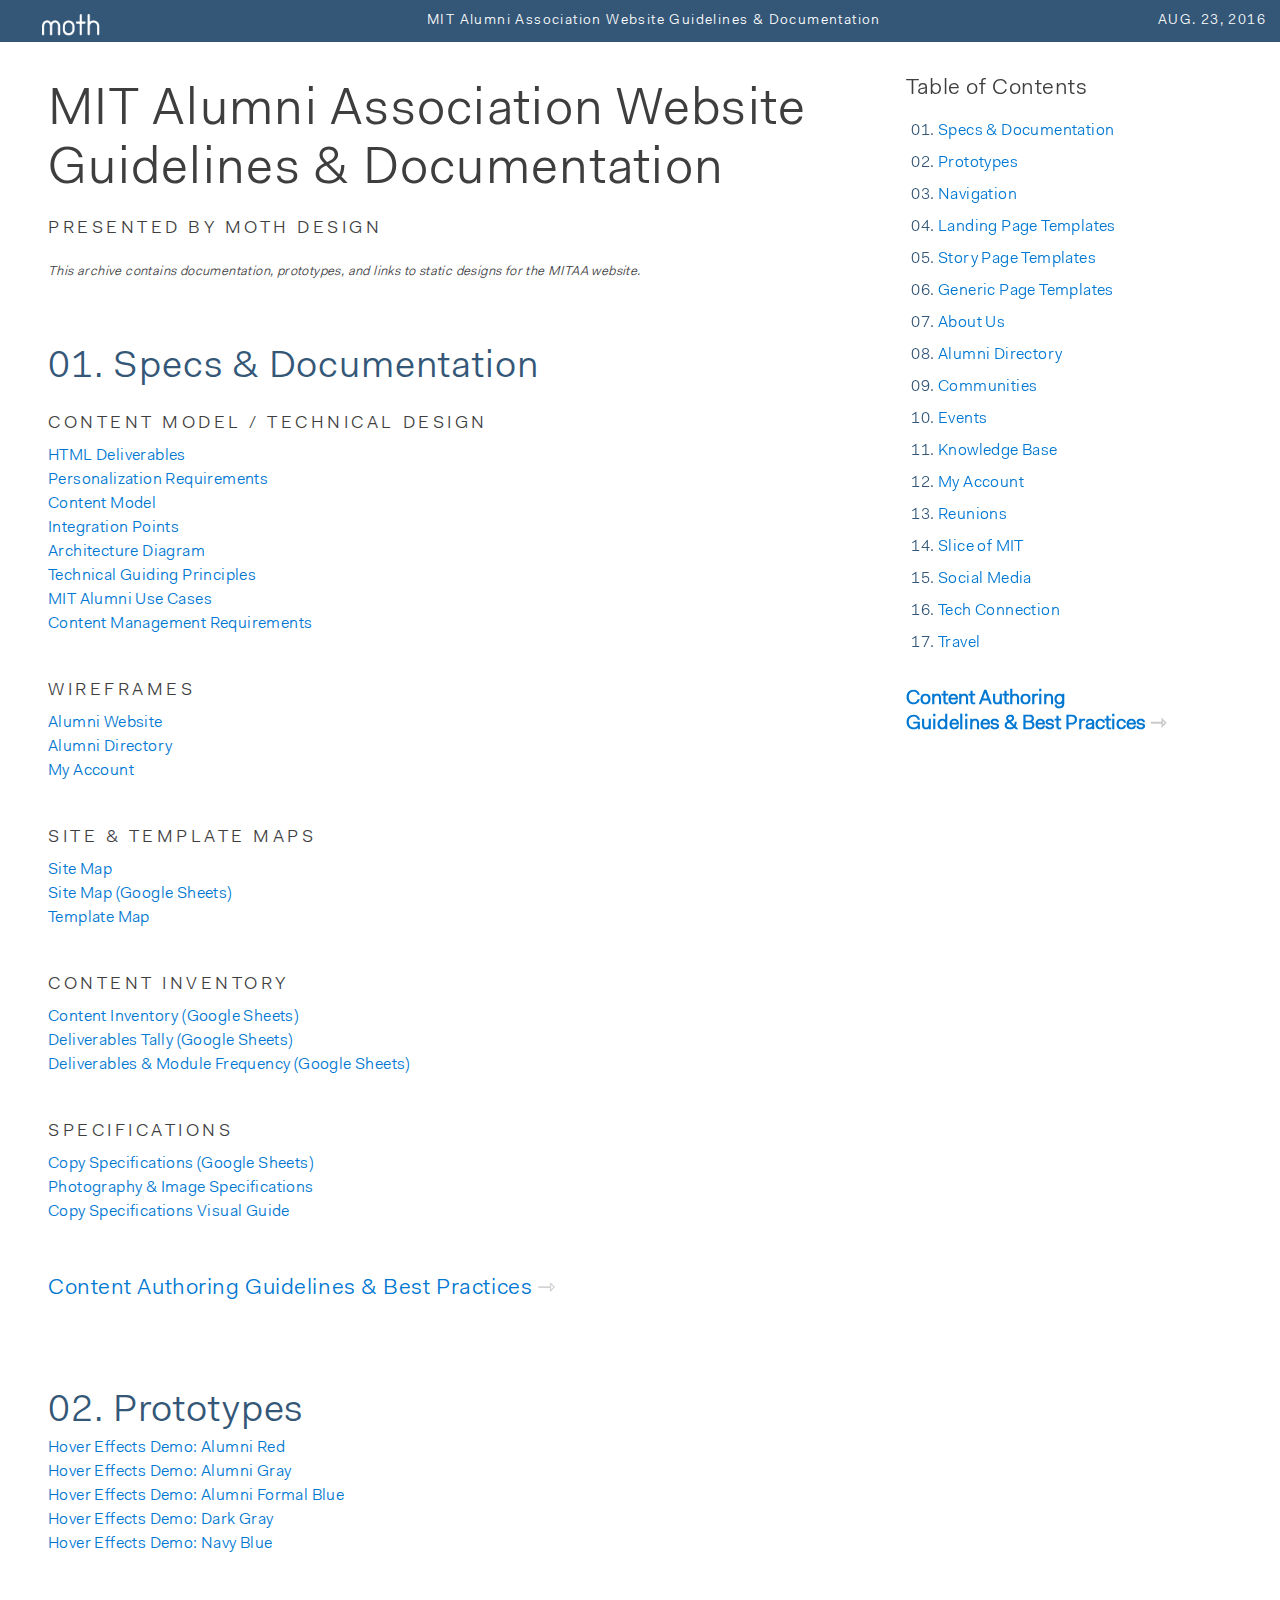
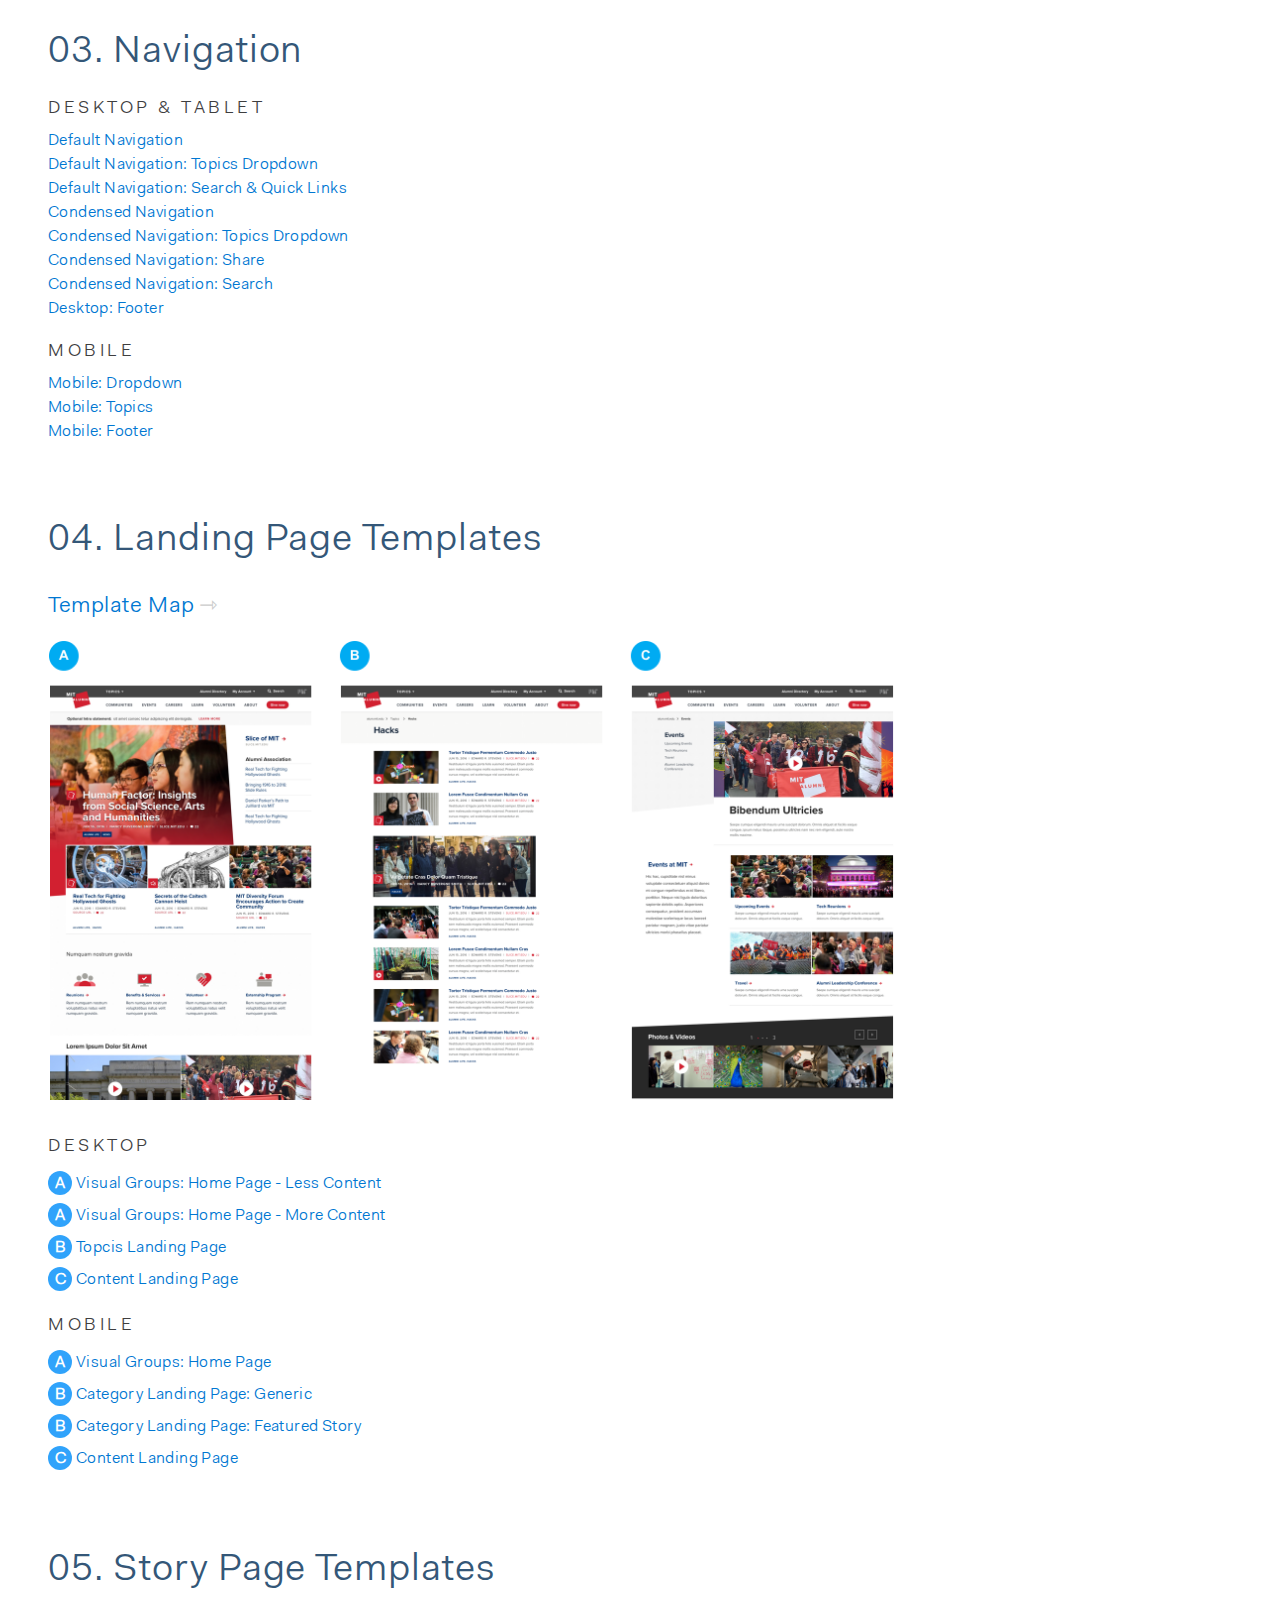
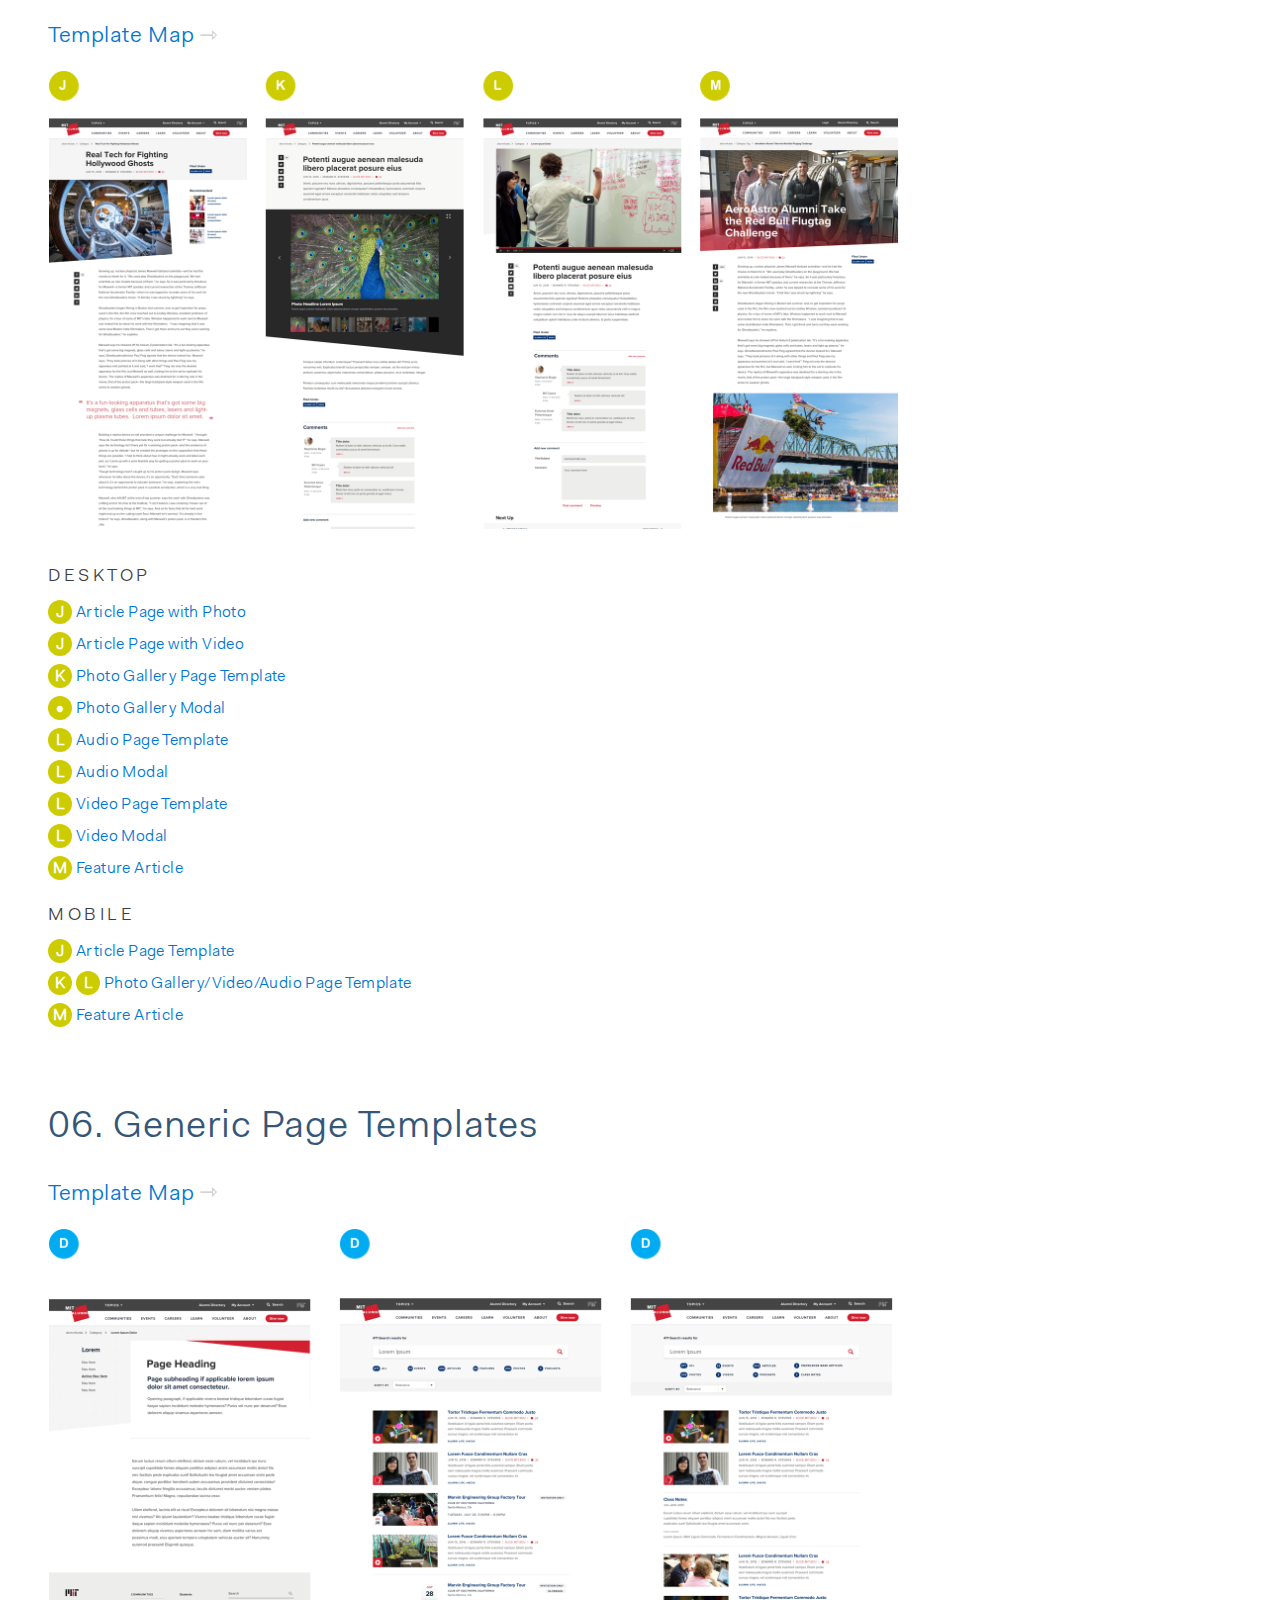
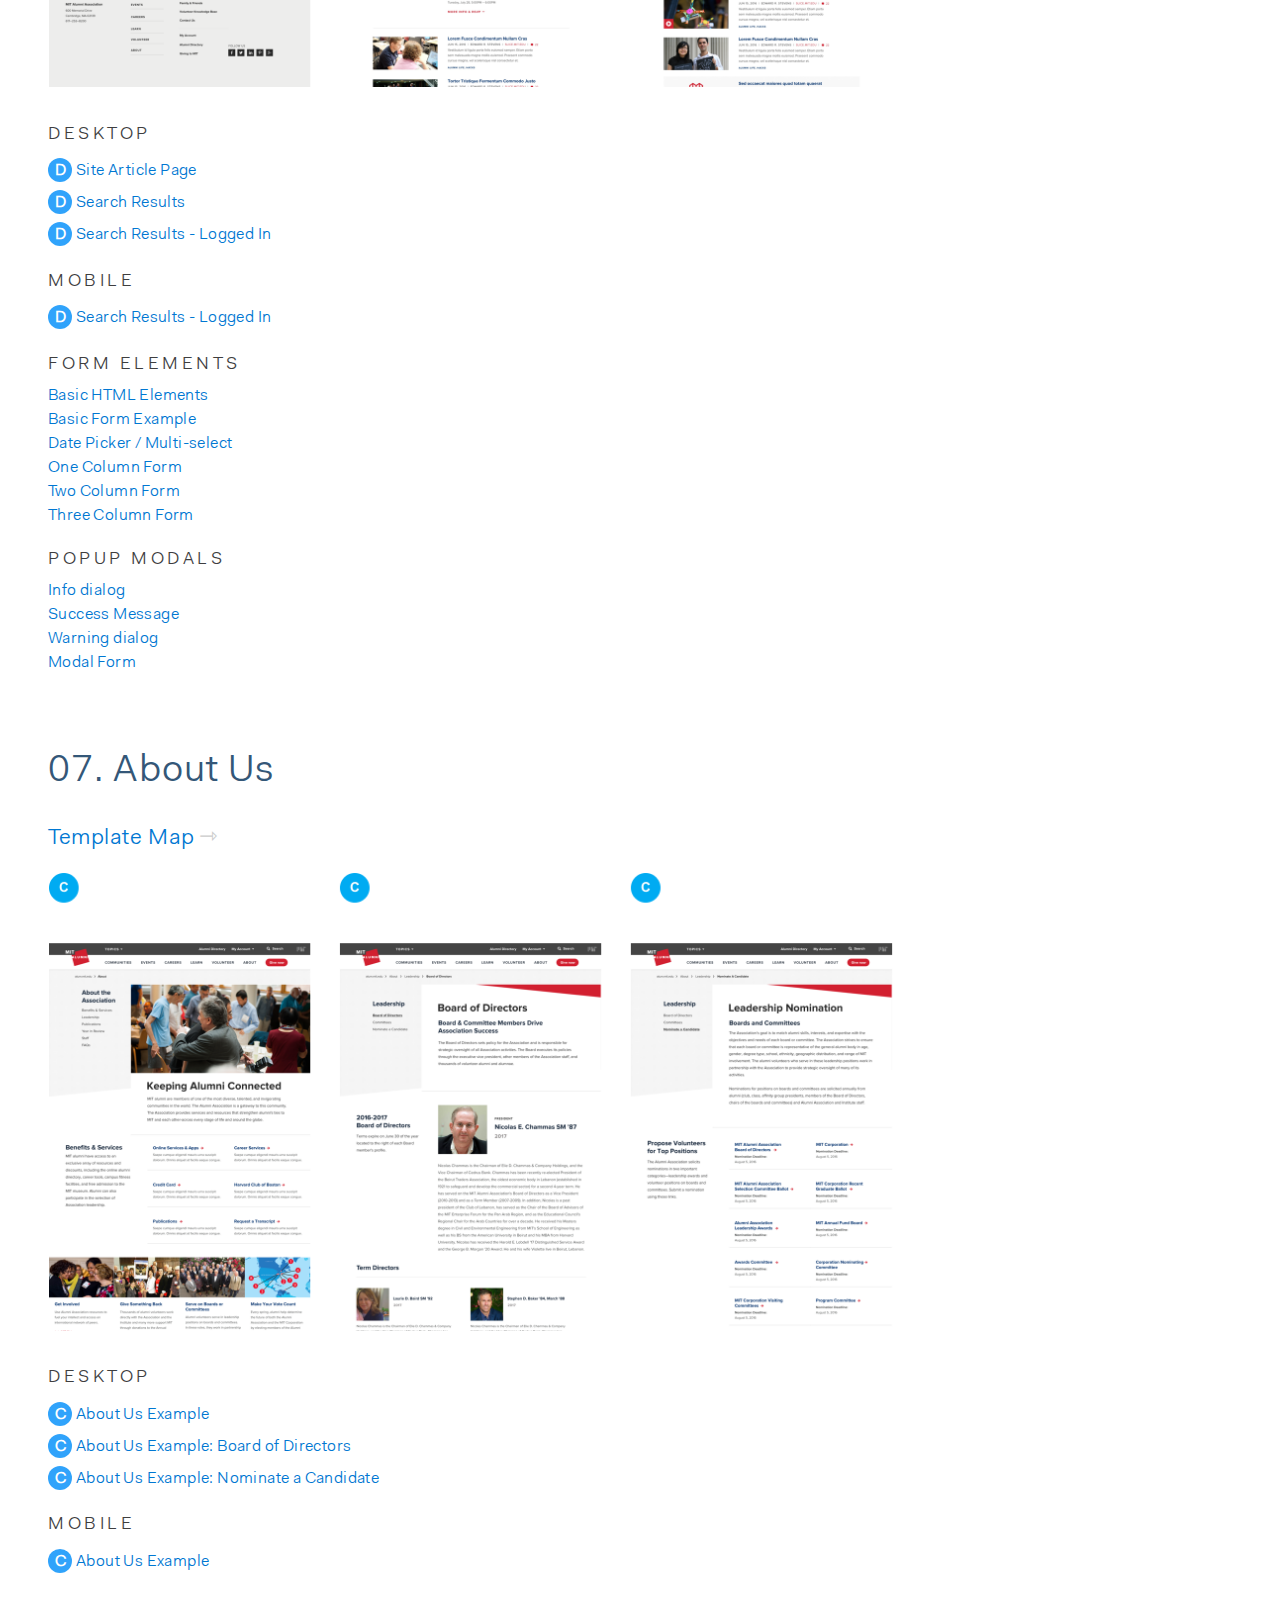
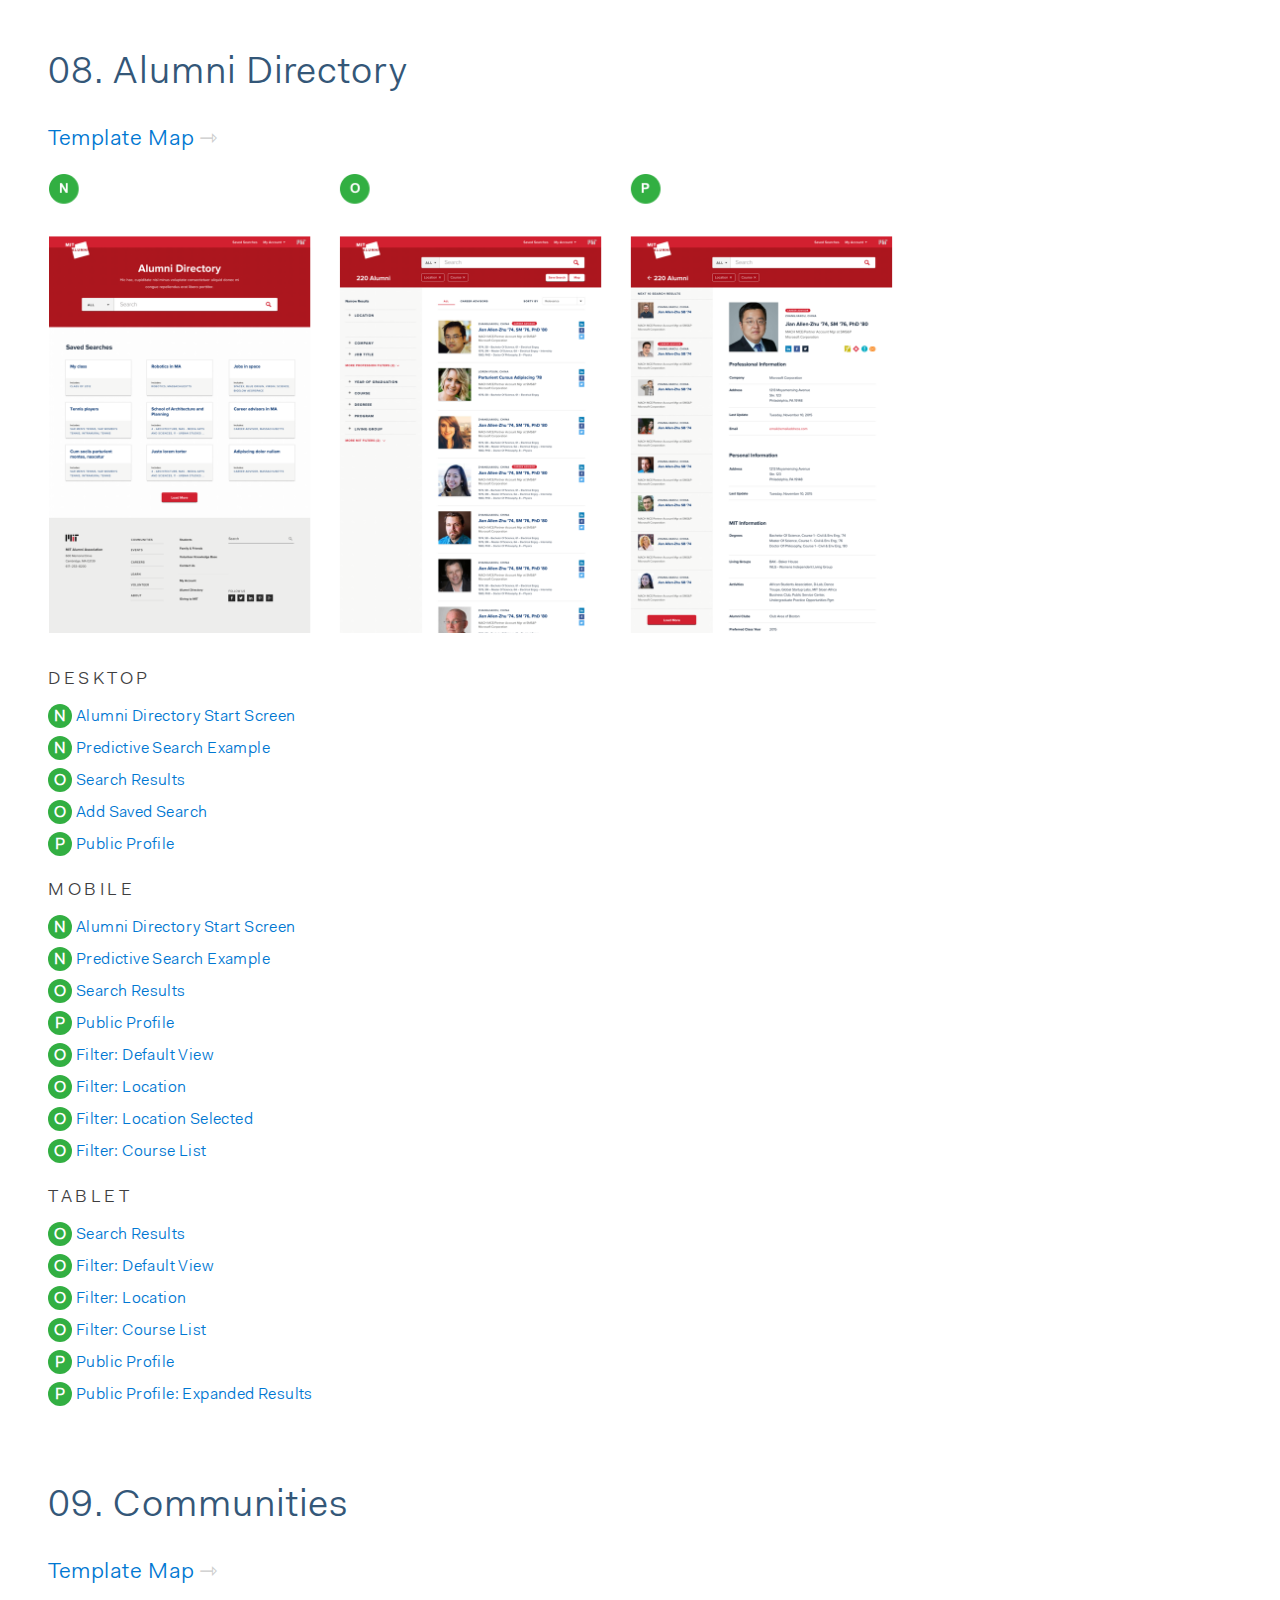
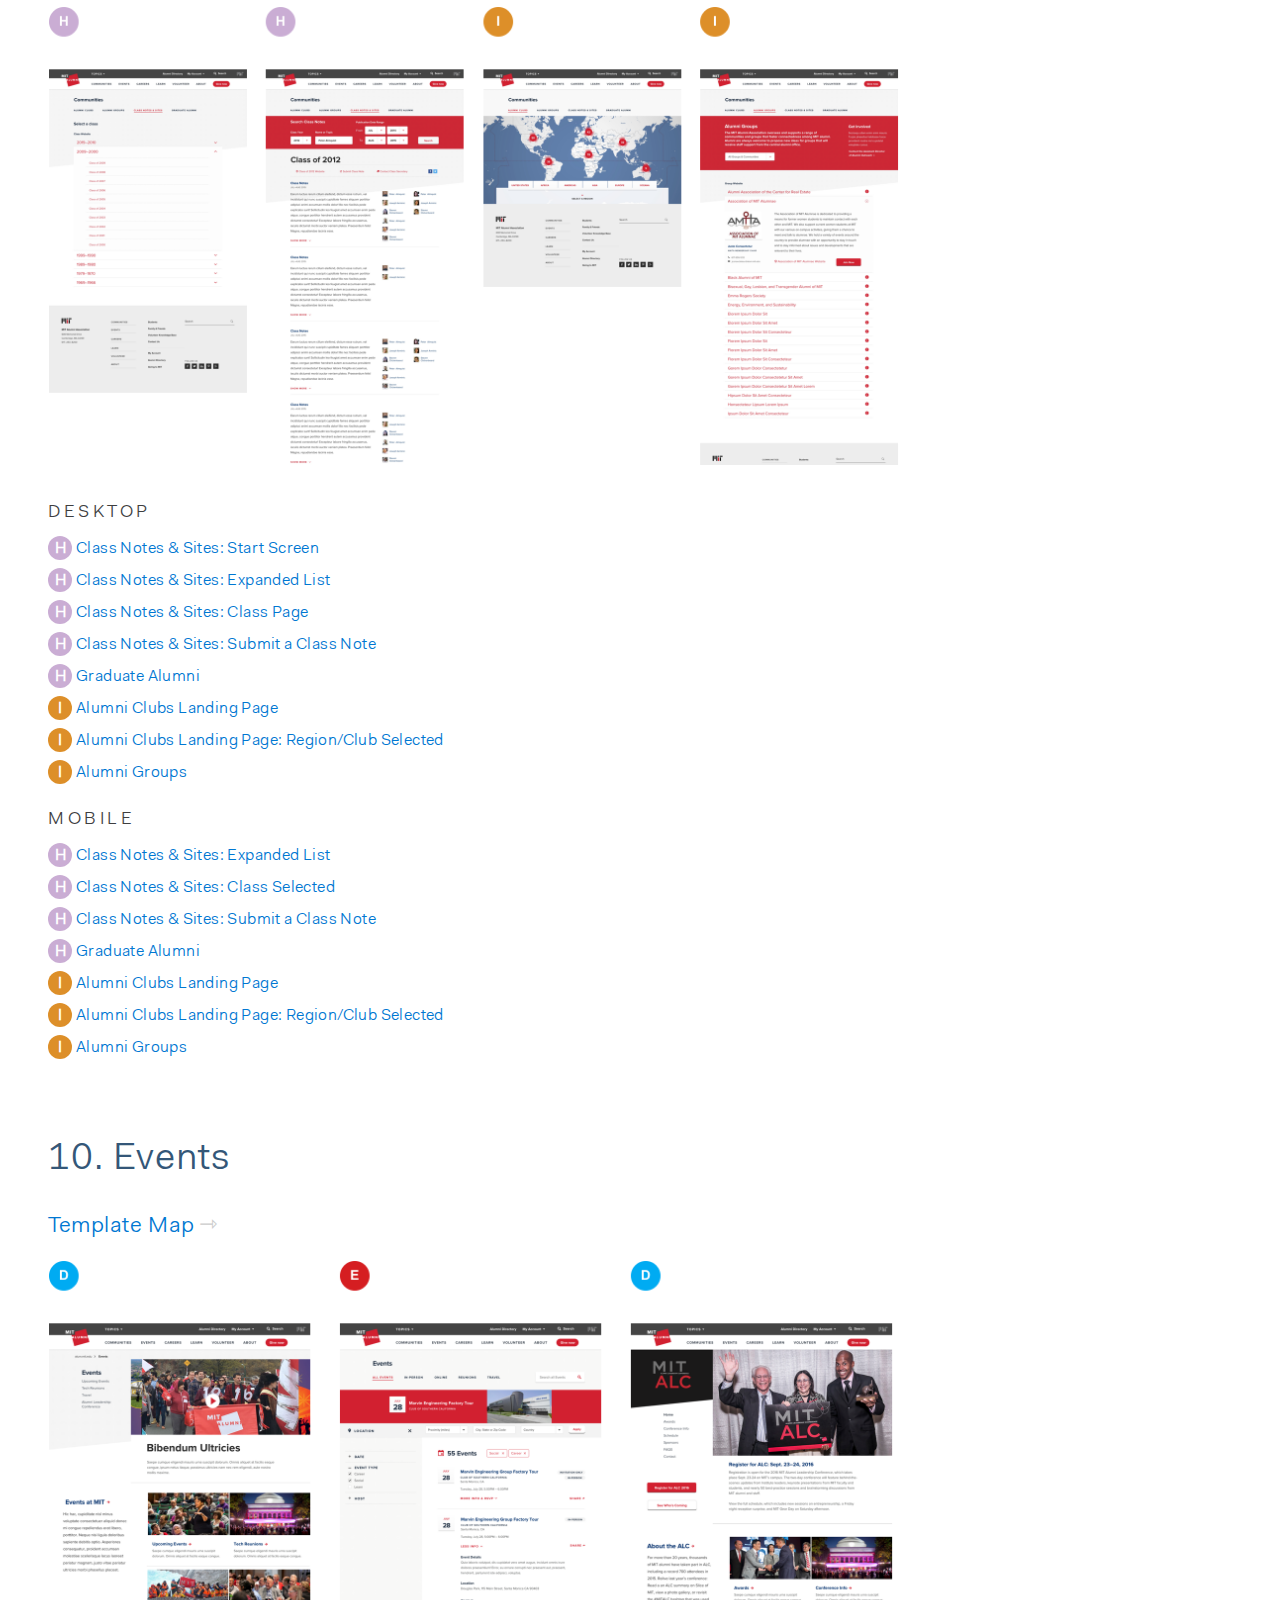
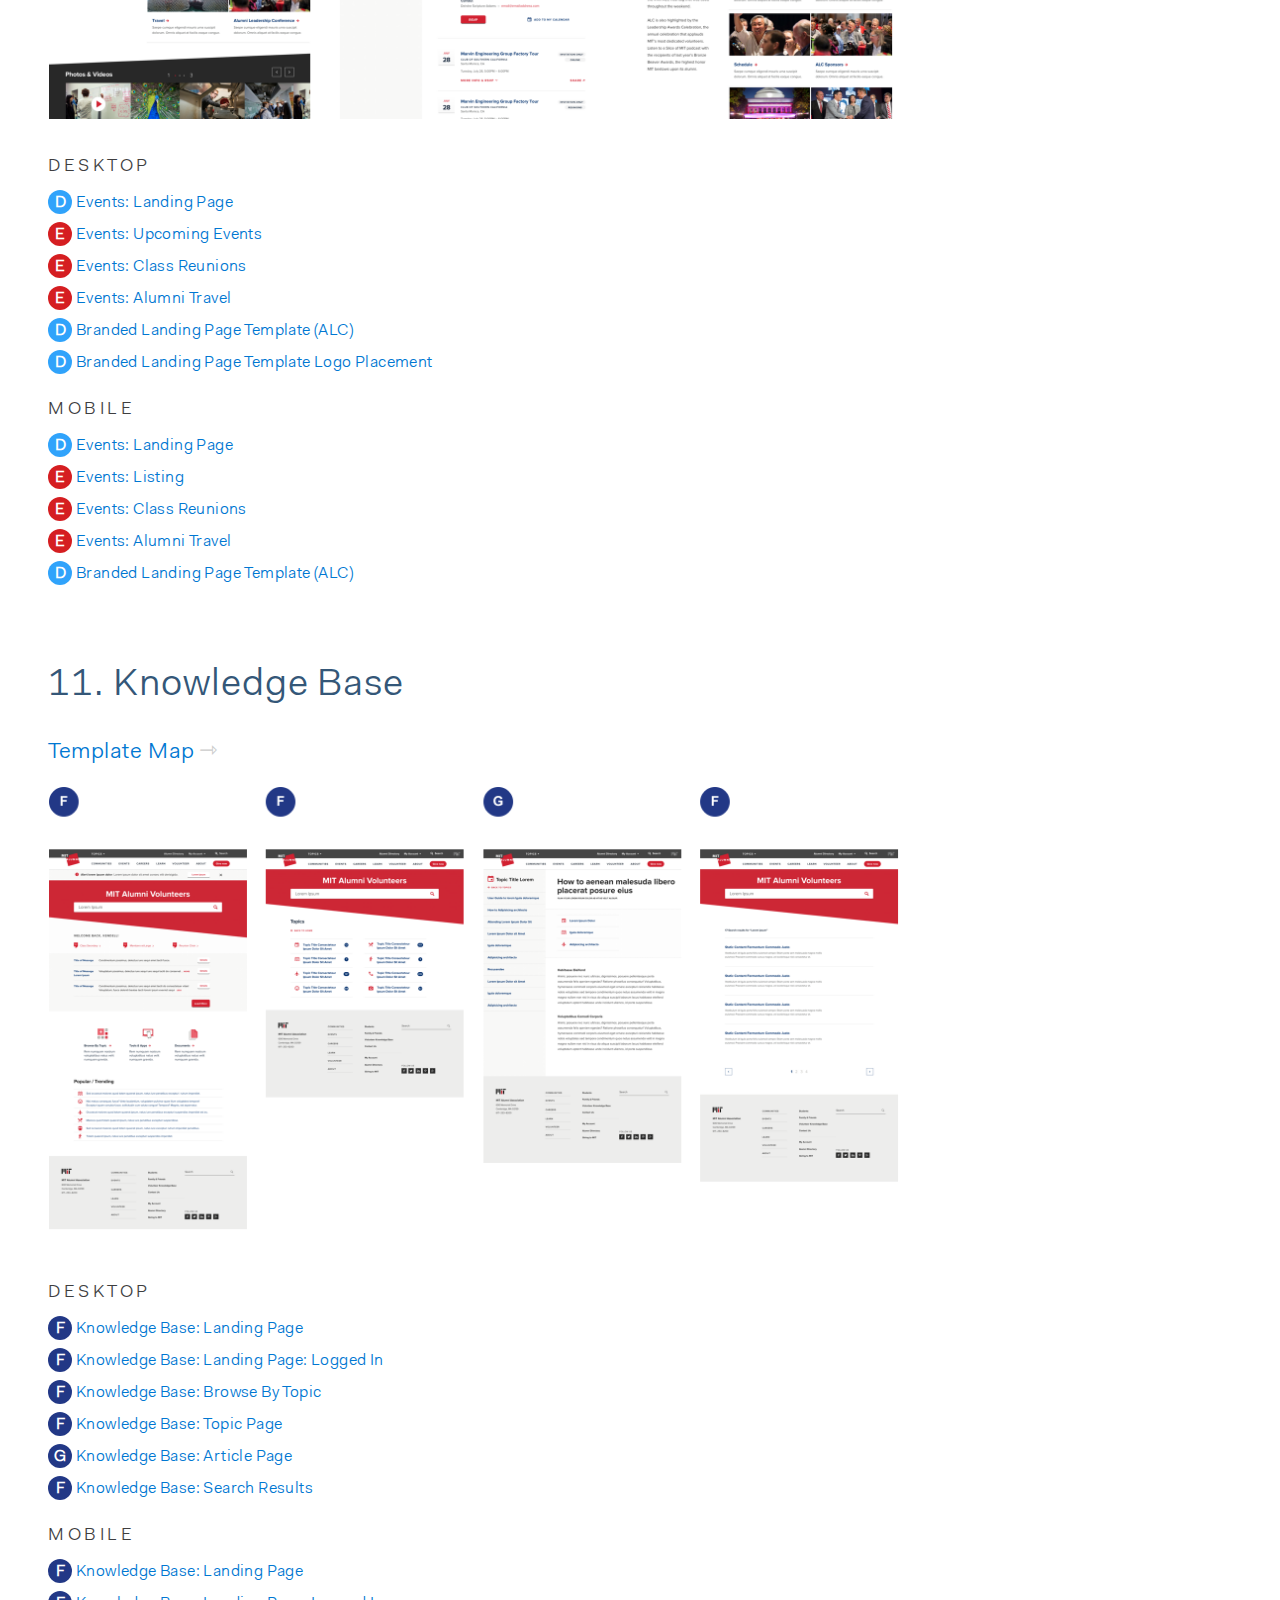
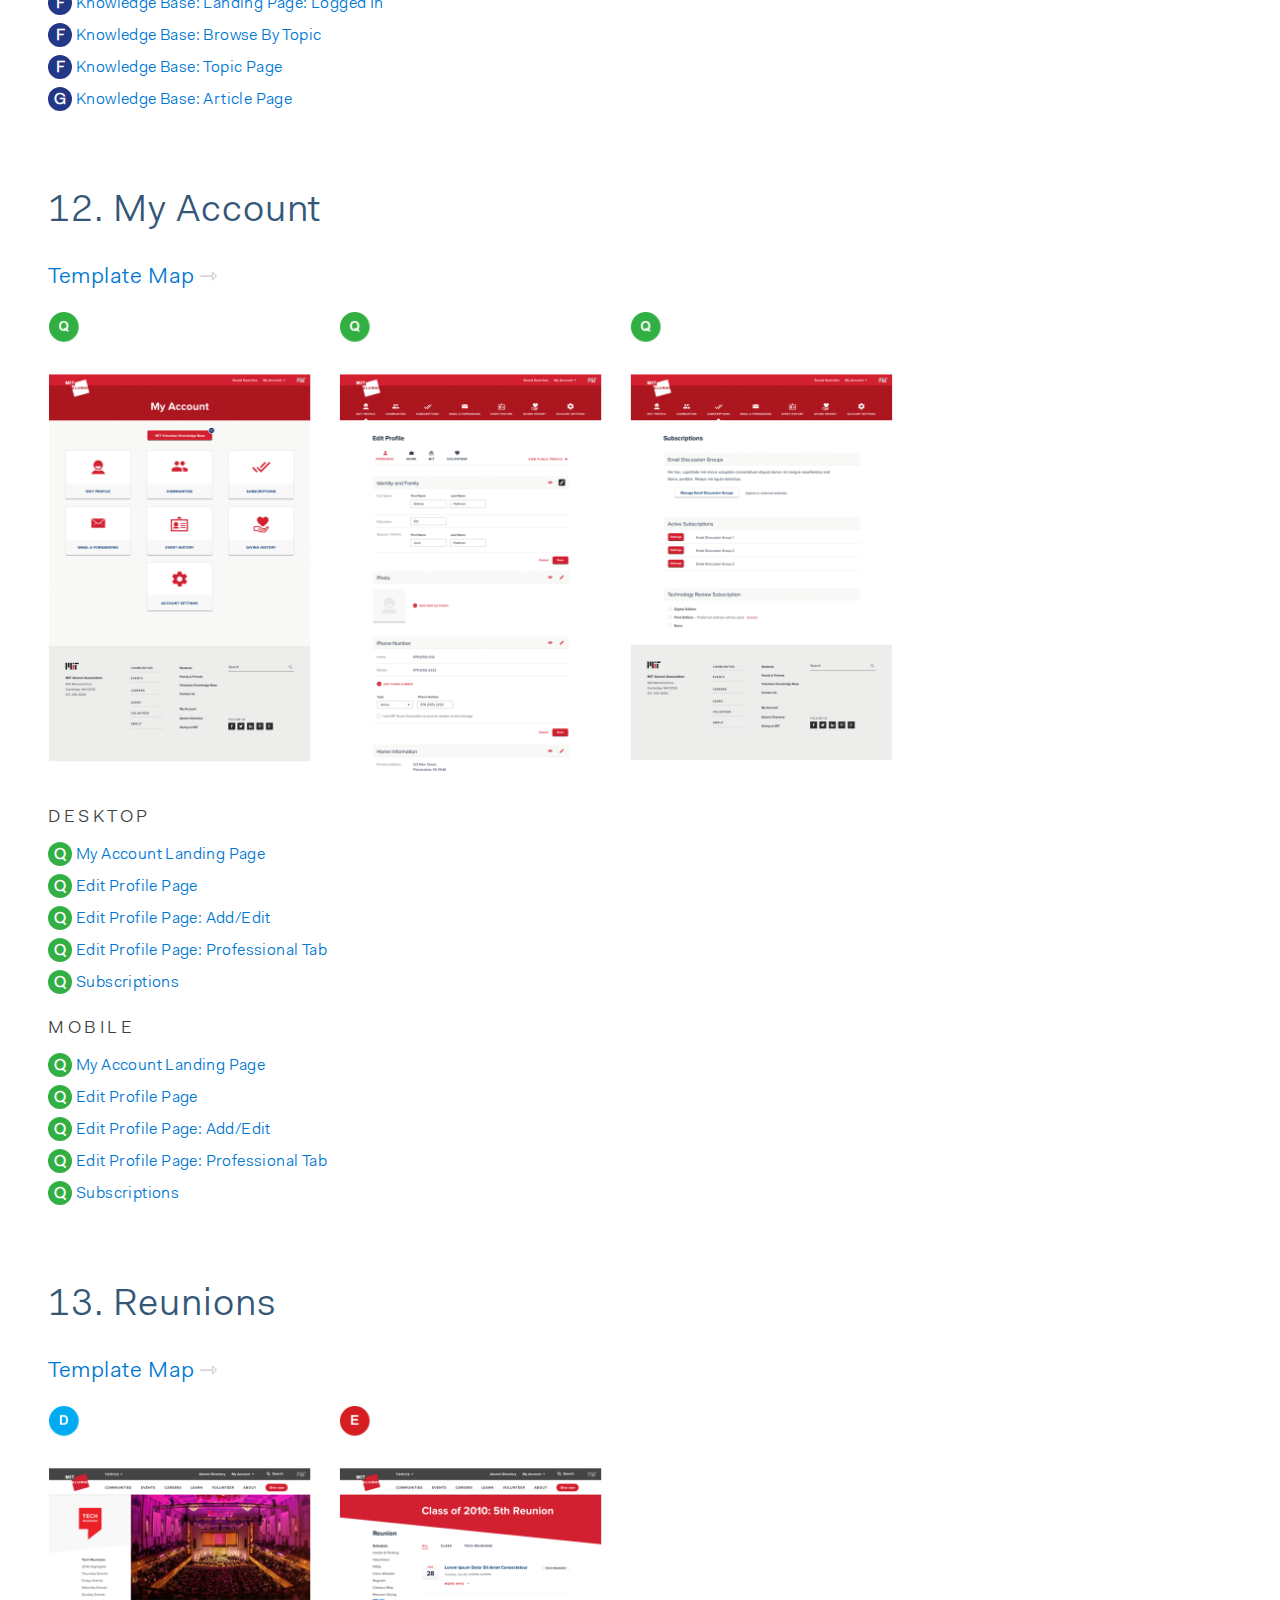
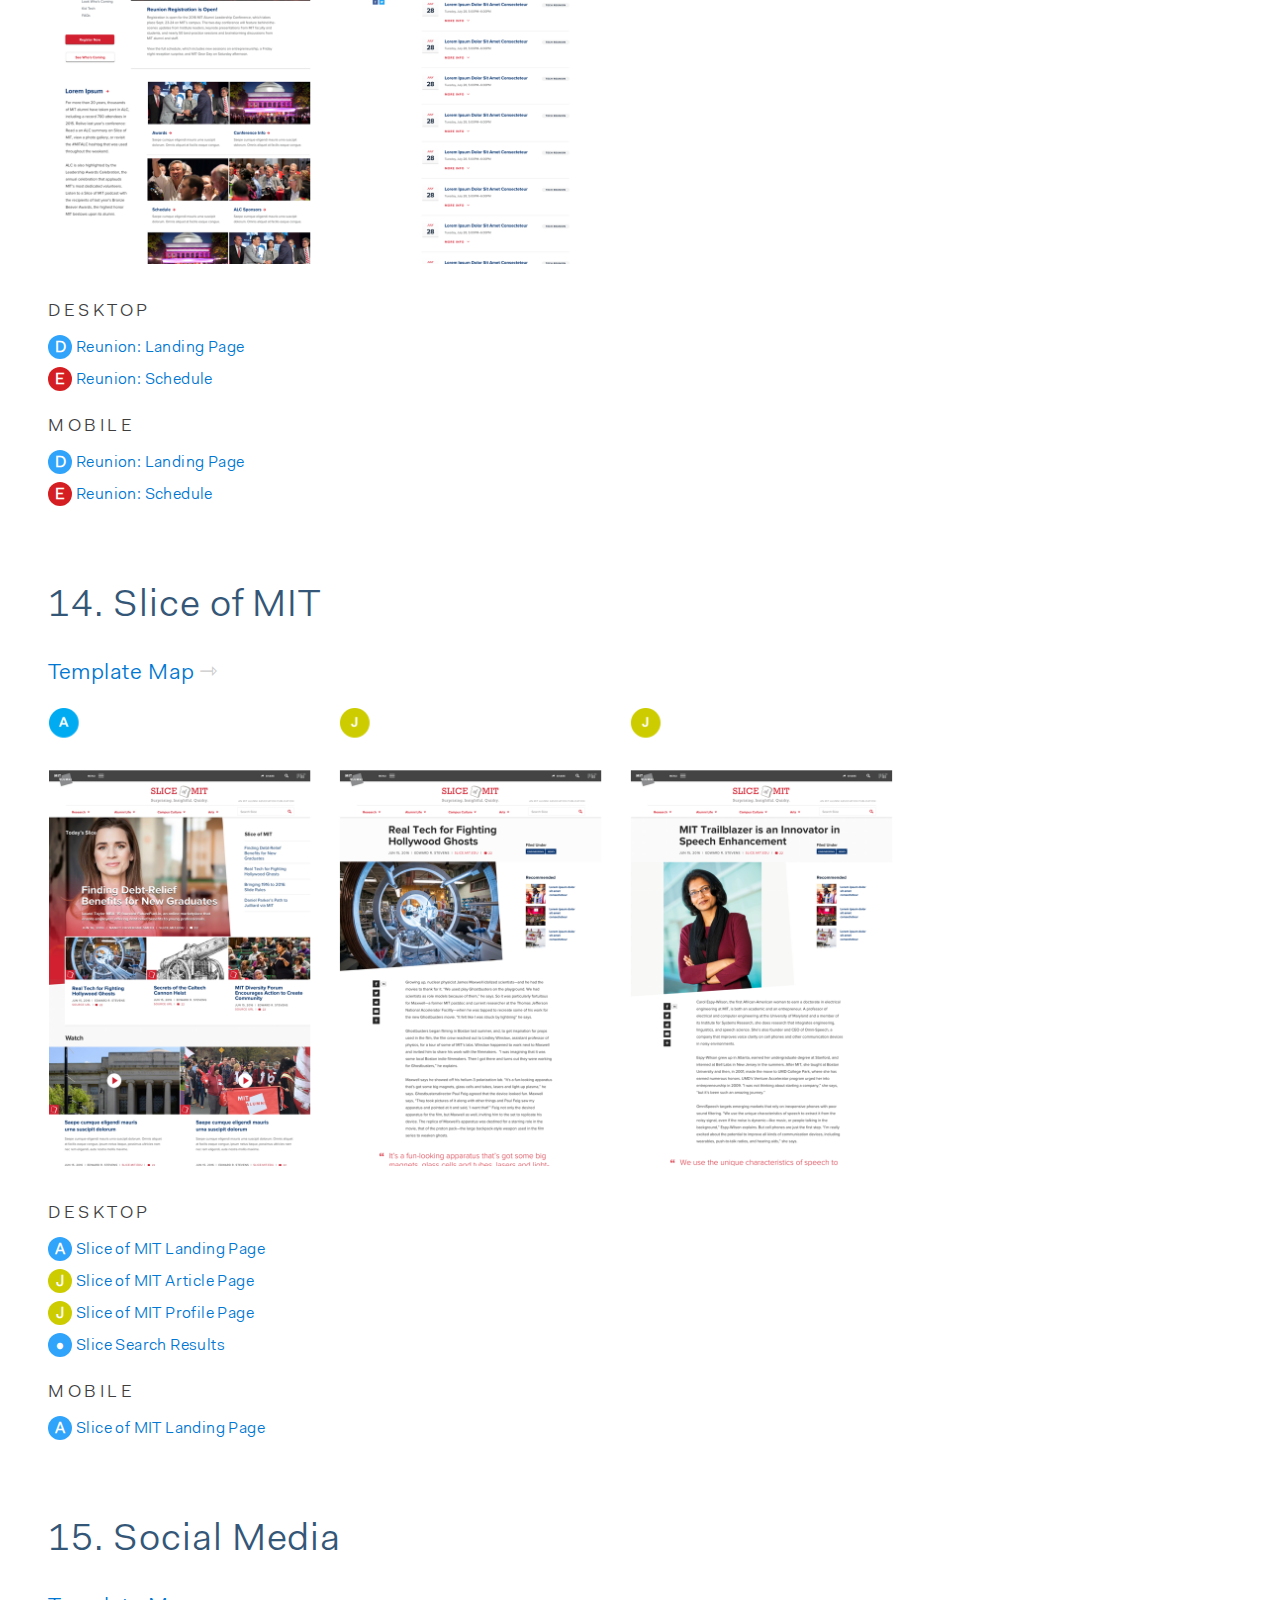
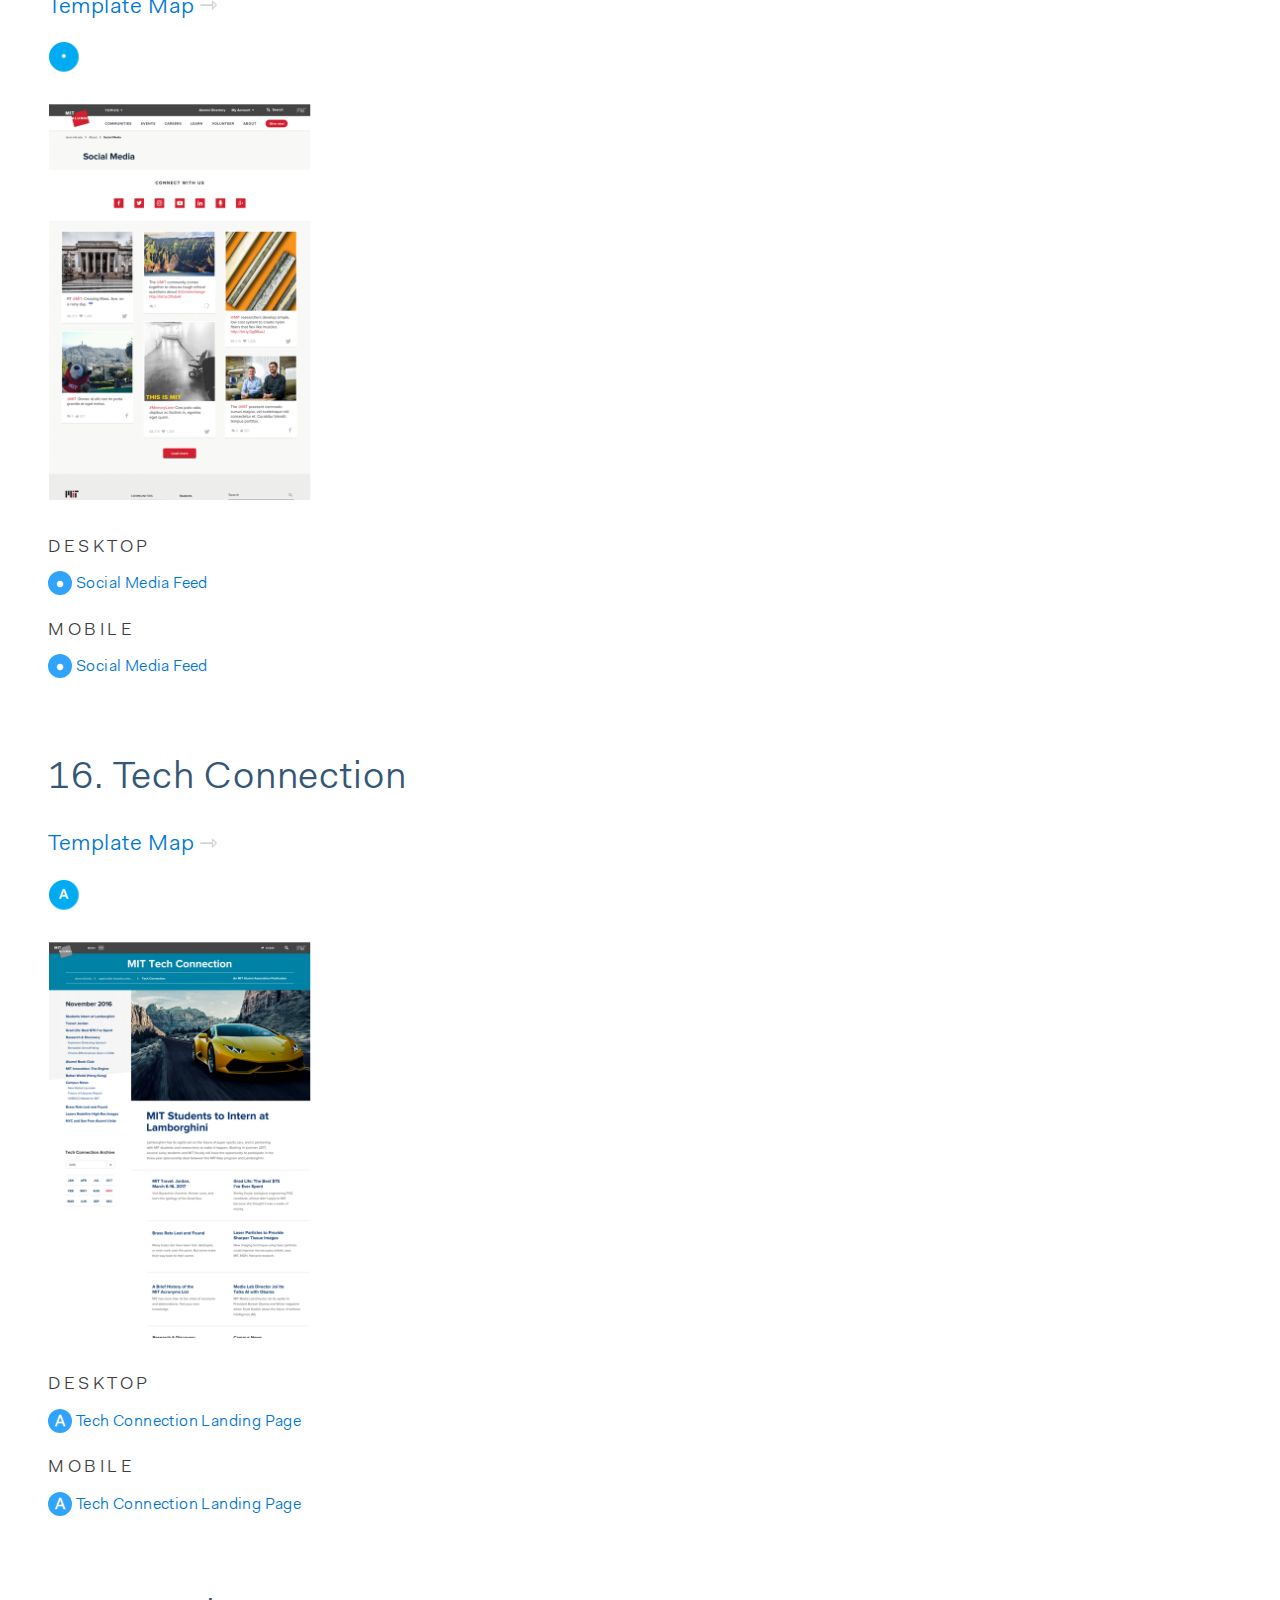
==== commit 168e0848: "Content authoring guide updates" ====
--- a/index.html
+++ b/index.html
@@ -85,6 +85,7 @@
 				<li><a href="#tech">Tech Connection</a></li>
 				<li><a href="#travel">Travel</a></li>
 			</ol>
+			<h3><a href="content-authoring.html">Content Authoring<br>Guidelines &amp; Best Practices</a></h3>
 		</aside>
 		<section id="specs">
 			<h2><span>01.</span> Specs &amp; Documentation</h2>
@@ -130,13 +131,13 @@
 				<li>
 					<h6>Specifications</h6>
 					<ul>
-						<li><a href="content-authoring.html">Content Authoring Guidelines &amp; Best Practices</a></li>
 						<li><a href="https://docs.google.com/spreadsheets/d/15LvjU2K0RRbYFkzF1HTAZmCgO-jEf4wMJcmBoMNTRYE/edit?usp=sharing">Copy Specifications (Google Sheets)</a></li>
 						<li><a href="MITAA_Photo-Guide_FINAL.pdf">Photography &amp; Image Specifications</a></li>
 						<li><a href="https://invis.io/GV87NKZSY">Copy Specifications Visual Guide</a></li>
 					</ul>
 				</li>
 			</ol>
+			<h4><a href="content-authoring.html">Content Authoring Guidelines &amp; Best Practices</a></h4>
 		</section>
 		<section id="prototypes">
 			<h2><span>02.</span> Prototypes</h2>
@@ -318,7 +319,7 @@
 		<section id="events">
 			<h2><span>10.</span> Events</h2>
 			<h4><a href="AA_templatemap_v9.pdf">Template Map</a></h4>
-			<!--img src="images/events.png"-->
+			<img src="images/guide/d-e.png">
 			<h5 class="break">Desktop</h5>
 			<ol>
 				<li><a href="https://invis.io/YU9N96PT5#/210249851_2-0_Events"><span class="letter">D</span>Events: Landing Page</a></li>
@@ -340,7 +341,7 @@
 		<section id="kb">
 			<h2><span>11.</span> Knowledge Base</h2>
 			<h4><a href="AA_templatemap_v9.pdf">Template Map</a></h4>
-			<!--img src="images/knowledge_base.png"-->
+			<img src="images/guide/f-g.png">
 			<h5 class="break">Desktop</h5>
 			<ol>
 				<li><a href="https://invis.io/YU9N96PT5#/210264318_14-0_Knowledge_Base"><span class="letter purple">F</span>Knowledge Base: Landing Page</a></li>
@@ -348,7 +349,7 @@
 				<li><a href="https://invis.io/YU9N96PT5#/210264398_14-1_Topics"><span class="letter purple">F</span>Knowledge Base: Browse By Topic</a></li>
 				<li><a href="https://invis.io/YU9N96PT5#/210264385_14-1_Topic_Landing"><span class="letter purple">F</span>Knowledge Base: Topic Page</a></li>
 				<li><a href="https://invis.io/YU9N96PT5#/210264402_14-x_Article"><span class="letter purple">G</span>Knowledge Base: Article Page</a></li>
-				<li><a href="https://invis.io/YU9N96PT5#/210264419_14-x-x_Search_Results"><span class="letter purple">G</span>Knowledge Base: Search Results</a></li>
+				<li><a href="https://invis.io/YU9N96PT5#/210264419_14-x-x_Search_Results"><span class="letter purple">F</span>Knowledge Base: Search Results</a></li>
 			</ol>
 			<h5>Mobile</h5>
 			<ol>
@@ -362,7 +363,7 @@
 		<section id="account">
 			<h2><span>12.</span> My Account</h2>
 			<h4><a href="AA_templatemap_v9.pdf">Template Map</a></h4>
-			<!--img src="images/account.png"-->
+			<img src="images/guide/q.png">
 			<h5 class="break">Desktop</h5>
 			<ol>
 				<li><a href="https://invis.io/YU9N96PT5#/210265355_9-0_My_Account"><span class="letter green">Q</span>My Account Landing Page</a></li>
@@ -383,44 +384,65 @@
 		<section id="reunions">
 			<h2><span>13.</span> Reunions</h2>
 			<h4><a href="AA_templatemap_v9.pdf">Template Map</a></h4>
-			<h5>Desktop</h5>
-			<ol>
-				<li><a href="https://invis.io/YU9N96PT5#/212320714_Reunion_Landing_Page"><span class="letter">D</span>Reunion: Landing Page</a></li>
-				<li><a href="https://invis.io/YU9N96PT5#/210265912_2-2-x-1_Schedule_"><span class="letter red">E</span>Reunion: Schedule</a></li>
-			</ol>
-			<h5 class="break">Mobile</h5>
-			<ol>
-				<li><a href="https://invis.io/KB9N9ARNJ#/210265943_M_2-2-x_Reunion_Landing_"><span class="letter">D</span>Reunion: Landing Page</a></li>
+			<img src="images/guide/d-e-reunions.png">
+			<h5>Desktop</h5>
+			<ol>
+				<li><a href="https://invis.io/YU9N96PT5#/225531391_2-x_Tech_Reunion_Landing_Page"><span class="letter">D</span>Reunion: Landing Page</a></li>
+				<li><a href="https://invis.io/YU9N96PT5#/215816484_2-2-x-1_Schedule"><span class="letter red">E</span>Reunion: Schedule</a></li>
+			</ol>
+			<h5 class="break">Mobile</h5>
+			<ol>
+				<li><a href="https://invis.io/KB9N9ARNJ#/225531570_M_2-X_Tech_Reunion_Landing_page"><span class="letter">D</span>Reunion: Landing Page</a></li>
 				<li><a href="https://invis.io/KB9N9ARNJ#/210265941_M_2-2-x-1_Schedule"><span class="letter red">E</span>Reunion: Schedule</a></li>
 			</ol>
 		</section>
 		<section id="slice">
 			<h2><span>14.</span> Slice of MIT</h2>
 			<h4><a href="AA_templatemap_v9.pdf">Template Map</a></h4>
+			<img src="images/guide/a-j.png">
+			<h5>Desktop</h5>
 			<ol>
 				<li class="break"><a href="https://invis.io/YU9N96PT5#/210266669_6-3-3_Slice_Home"><span class="letter">A</span>Slice of MIT Landing Page</a></li>
 				<li><a href="https://invis.io/YU9N96PT5#/210266699_6-3-3-x_Slice_Article"><span class="letter yellow">J</span>Slice of MIT Article Page</a></li>
 				<li><a href="https://invis.io/YU9N96PT5#/210266700_6-3-3-x_Slice_Profile_Article"><span class="letter yellow">J</span>Slice of MIT Profile Page</a></li>
 				<li><a href="https://invis.io/YU9N96PT5#/210266698_6-3-3-x-x_Slice_Search_Results"><span class="letter">•</span>Slice Search Results</a></li>
 			</ol>
+			<h5 class="break">Mobile</h5>
+			<ol>
+				<li class="break"><a href="https://invis.io/KB9N9ARNJ#/215861109_M_6-3-3_Slice_Home"><span class="letter">A</span>Slice of MIT Landing Page</a></li>
+			</ol>
 		</section>
 		<section id="social">
 			<h2><span>15.</span> Social Media</h2>
 			<h4><a href="AA_templatemap_v9.pdf">Template Map</a></h4>
+			<img src="images/guide/social.png">
+			<h5>Desktop</h5>
 			<ol>
 				<li><a href="https://invis.io/YU9N96PT5#/210267178_6-7_Social_Media"><span class="letter">•</span>Social Media Feed</a></li>
+			</ol>
+			<h5 class="break">Mobile</h5>
+			<ol>
+				<li class="break"><a href="https://invis.io/KB9N9ARNJ#/222964811_M_6-7_Social_Media"><span class="letter">•</span>Social Media Feed</a></li>
 			</ol>
 		</section>
 		<section id="tech">
 			<h2><span>16.</span> Tech Connection</h2>
 			<h4><a href="AA_templatemap_v9.pdf">Template Map</a></h4>
+			<img src="images/guide/tech.png">
+			<h5>Desktop</h5>
 			<ol>
 				<li><a href="https://invis.io/YU9N96PT5#/210267243_6-3-2_Tech_Connection"><span class="letter">A</span>Tech Connection Landing Page</a></li>
+			</ol>
+			<h5>Mobile</h5>
+			<ol>
+				<li class="break"><a href="https://invis.io/KB9N9ARNJ#/220581471_M_6-3-2_Tech_Connection"><span class="letter">A</span>Tech Connection Landing Page</a></li>
 			</ol>
 		</section>
 		<section id="travel">
 			<h2><span>17.</span> Travel</h2>
 			<h4><a href="AA_templatemap_v9.pdf">Template Map</a></h4>
+			<h5>Desktop</h5>
+			<img src="images/guide/a-j-travel.png">
 			<h5>Desktop</h5>
 			<ol class="break">
 				<li class="break"><a href="https://invis.io/YU9N96PT5#/210267592_4-1_Travel_Landing_Page"><span class="letter">A</span>Travel: Landing Page</a></li>
--- a/style.css
+++ b/style.css
@@ -1,4 +1,4 @@
-/* Reset css, based on Eric Meyer's*/
+7/* Reset css, based on Eric Meyer's*/
 /* Make all the elements border-box, so that padding doesn't affect box size*/
 
 html {
@@ -6,6 +6,9 @@
 }
 *, *:before, *:after {
   box-sizing: inherit;
+}
+*:focus {
+    outline: none;
 }
 html, body, div, span, applet, object, iframe,
 h1, h2, h3, h4, h5, h6, p, blockquote, pre,
@@ -148,10 +151,12 @@
 	max-width: 1000px;
 }
 
-main { padding: 2em 2em 8em;}
+main {
+	padding: 2em 2em 8em;
+}
 section {
 	padding: 1em;
-	border-top: solid 1px #becad4;
+	/*border-top: solid 1px #becad4;*/
 	margin: 2em 0 0;
 	width: 70%;
 }
@@ -180,7 +185,7 @@
 	margin: 4em 0 0;
 	background: #fcfcfc;
 	padding: 2em 1em 1em;
-	border: dashed 1px #ececec;
+	border: dashed 1px #ccc;
 }
 
 
@@ -362,6 +367,7 @@
 	padding: 1em 0 .25em;
 	margin: 0 0 .5em;
 	letter-spacing: .025em;
+	line-height: 1.15em;
 }
 h1 { 
 	font-size: 320%;
@@ -395,6 +401,15 @@
 	color: #bbb;
 }
 
+aside p {
+	text-transform: uppercase;
+	letter-spacing: .2em;
+	font-size: .85em;
+	line-height: 2.75em;
+}
+	
+aside h3 {font-size: 1.25em;}
+
 aside h4 a:after{content:"";}
 aside h4 a:before{
 	display: inline-block;
@@ -407,9 +422,10 @@
 	
 h2 span { font-weight: 100; }
 h3 {
-	font-size: 180%;
+	font-size: 160%;
 	font-weight: 600;
-	letter-spacing: 0; 
+	letter-spacing: 0;
+	margin: 0; 
 }
 h4 { font-size: 140%; }
 h5, h6 {
@@ -430,12 +446,29 @@
 	font-weight: 600;
 } 
 
+section h2 {
+	margin: 0;
+	padding: 0;
+	font-size: 240%;
+	font-weight: 100;
+	line-height: 1.5em;
+}
+
+summary h4 {display: inline-block;}
+summary::-webkit-details-marker { color: #0077d2;}
+
 div.shaded h6 {
     -webkit-column-span: all;
     column-span: all;
-	margin: 1em;
-	padding: 0 0 1em;
-	border-bottom: solid 1px #ccc;	
+	text-transform: none;
+	letter-spacing: .045em;
+	padding: 1.2em 0 .8em 1em;
+	margin: 0;
+	font-size: 1.25em;
+	font-weight: 600;
+	/*margin: 1em;*/
+	border-bottom: dashed 1px #ccc
+	
 }
 
 small {
@@ -458,11 +491,13 @@
 	margin: 0 0 1em;
 }
 section p { max-width: 80%; }
-.content-authoring img { margin: 0 0 1em;}
+.content-authoring img {
+	margin: 0 0 1em;
+	max-width: 900px;
+}
 strong { font-weight: 700;}
 section > div {
-	margin: 3em 0;
-	border-bottom: dashed 1px #ccc;
+	margin: 1em 0;
 	position: relative;
 	padding: 0 0 6em;
 }
@@ -471,10 +506,13 @@
 	padding: 0;
 }
 section div p {
-	font-size: 100%;
 	line-height: 1.5em;
 	margin: 0 0 2em;
- }
+}
+section div div p {
+	font-size: 100%;
+}
+
  section div a.img-link {
 	 position: relative;
 	 display: block;
@@ -564,12 +602,15 @@
 	font-size: 18px;
 	padding-top: 4px;
 }
+/*
 .do a.img-link img { border: solid 2px #6EBE44; }
+.dont a.img-link img { border: solid 2px #df286d; }
+*/
 .dont a.img-link:after {
 	background: #df286d;
 	content:"\00D7";
 }
-.dont a.img-link img { border: solid 2px #df286d; }
+
 
 a.button {
 	border: solid 1px #0077d2;
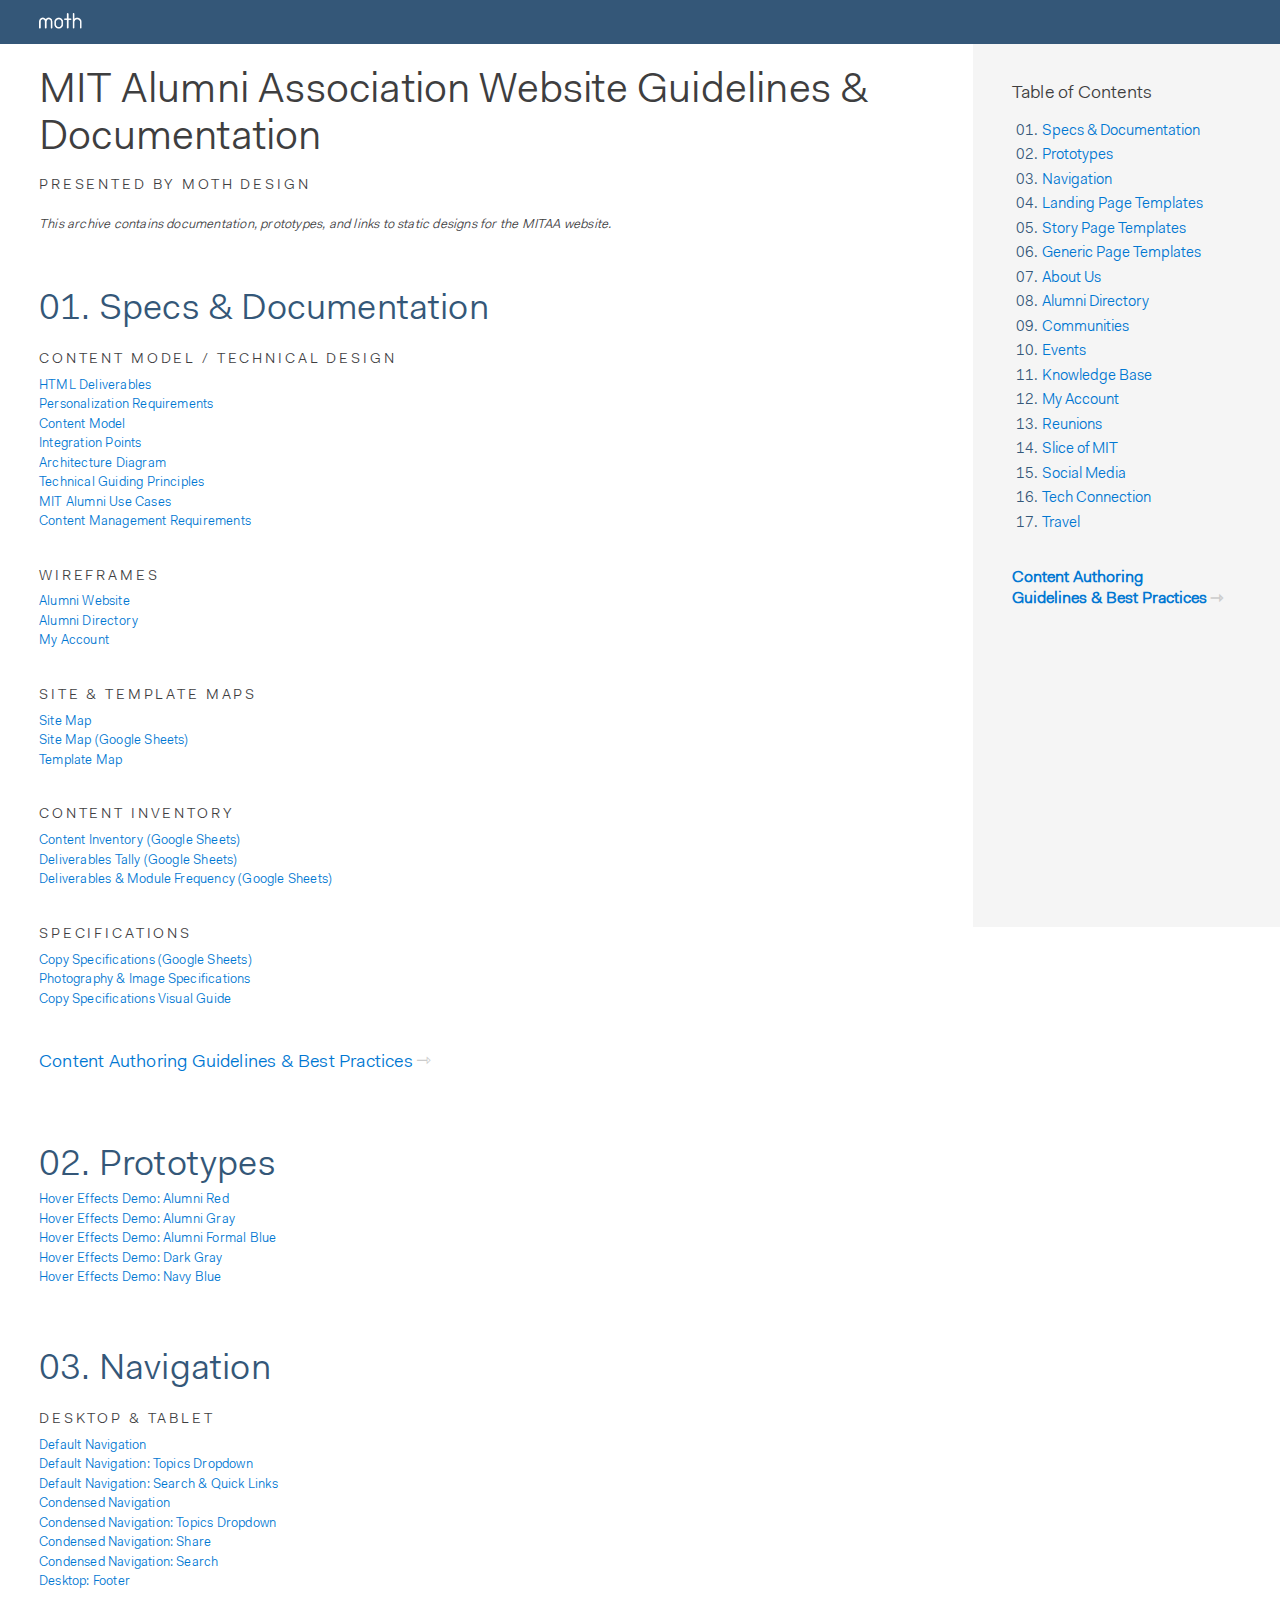
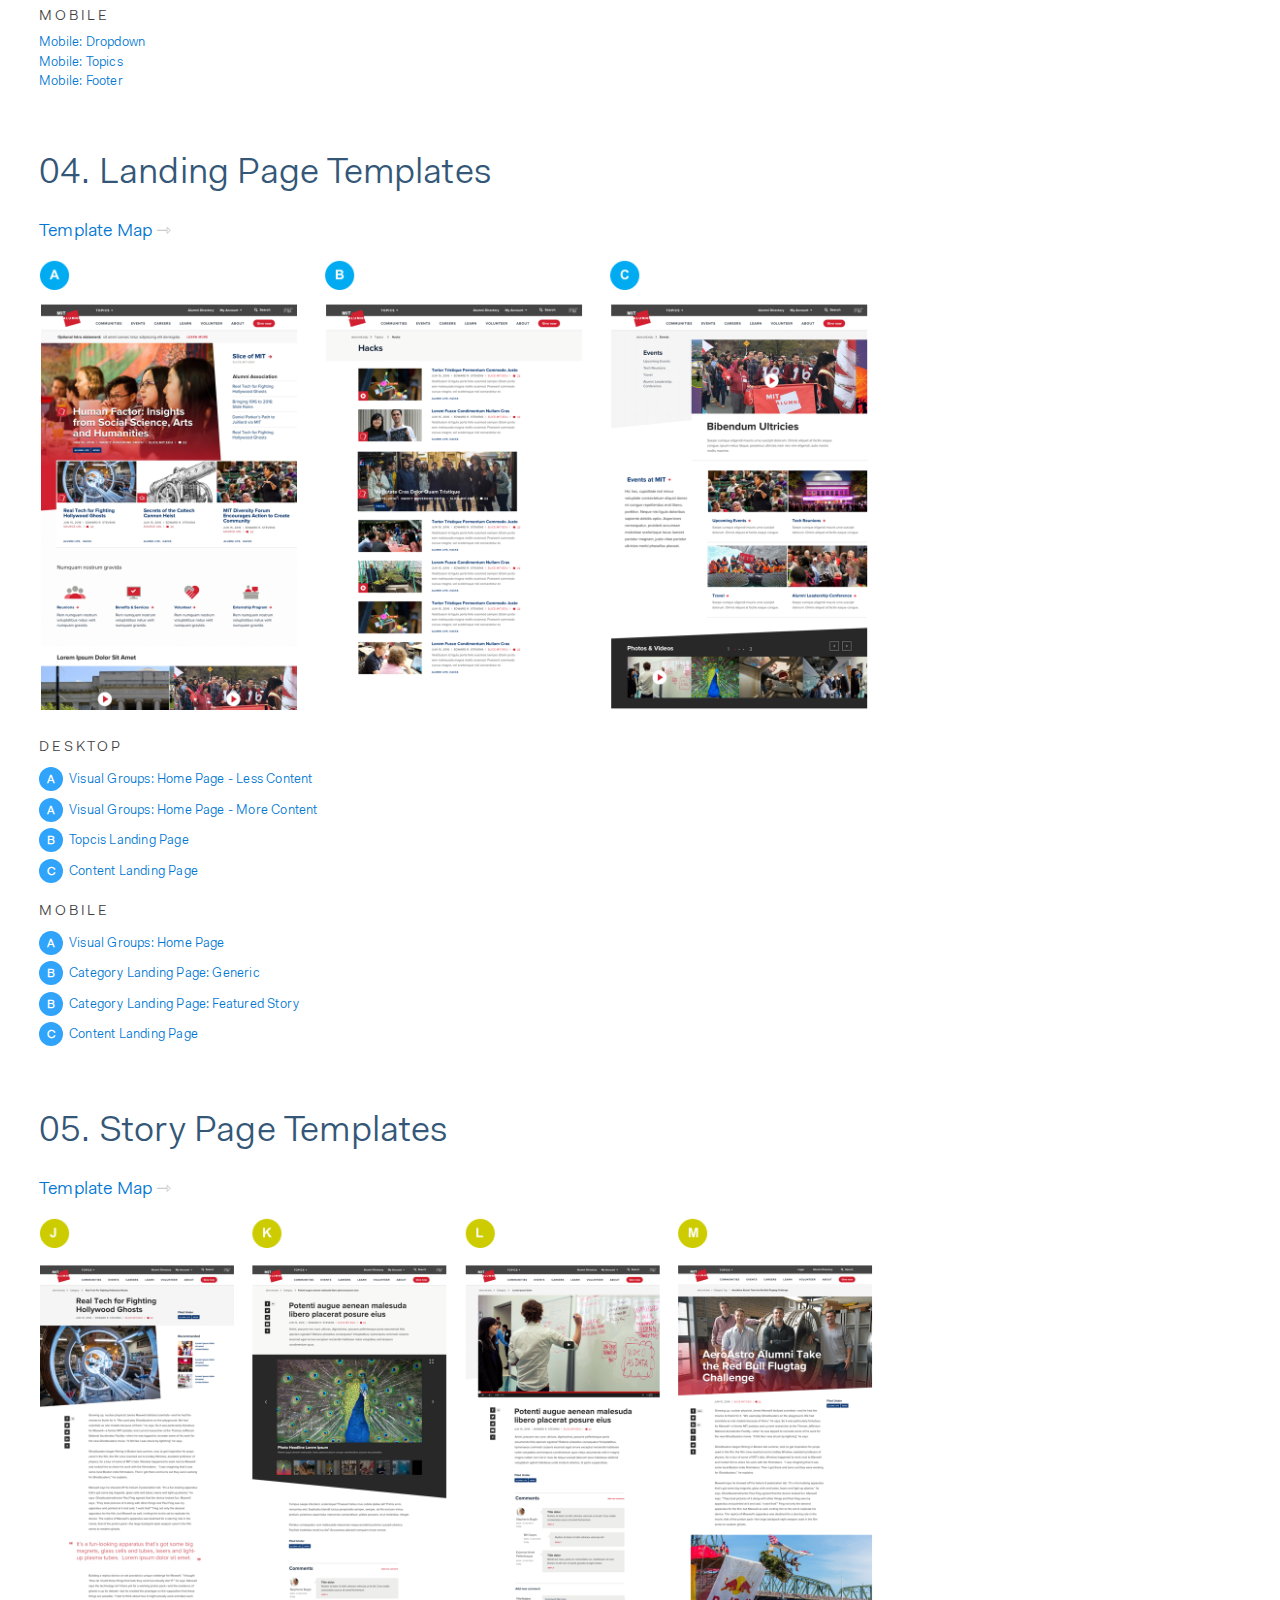
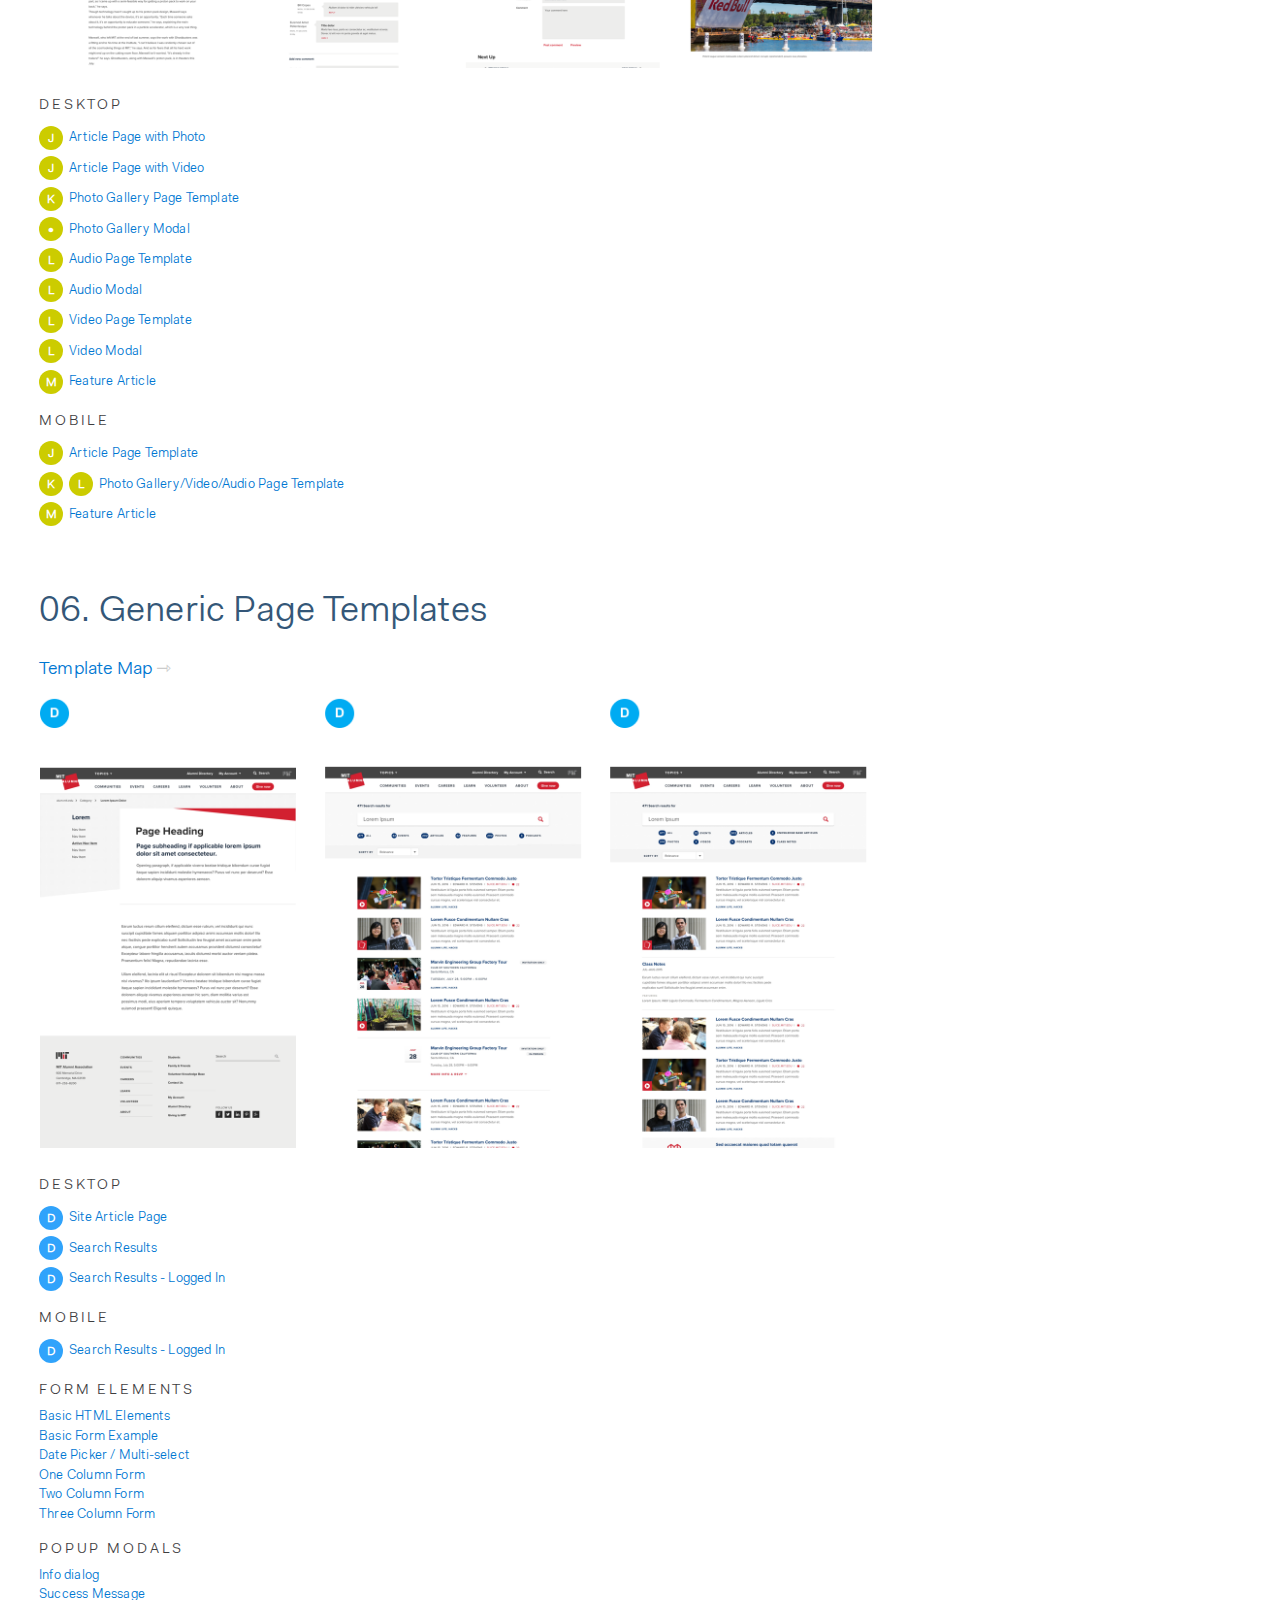
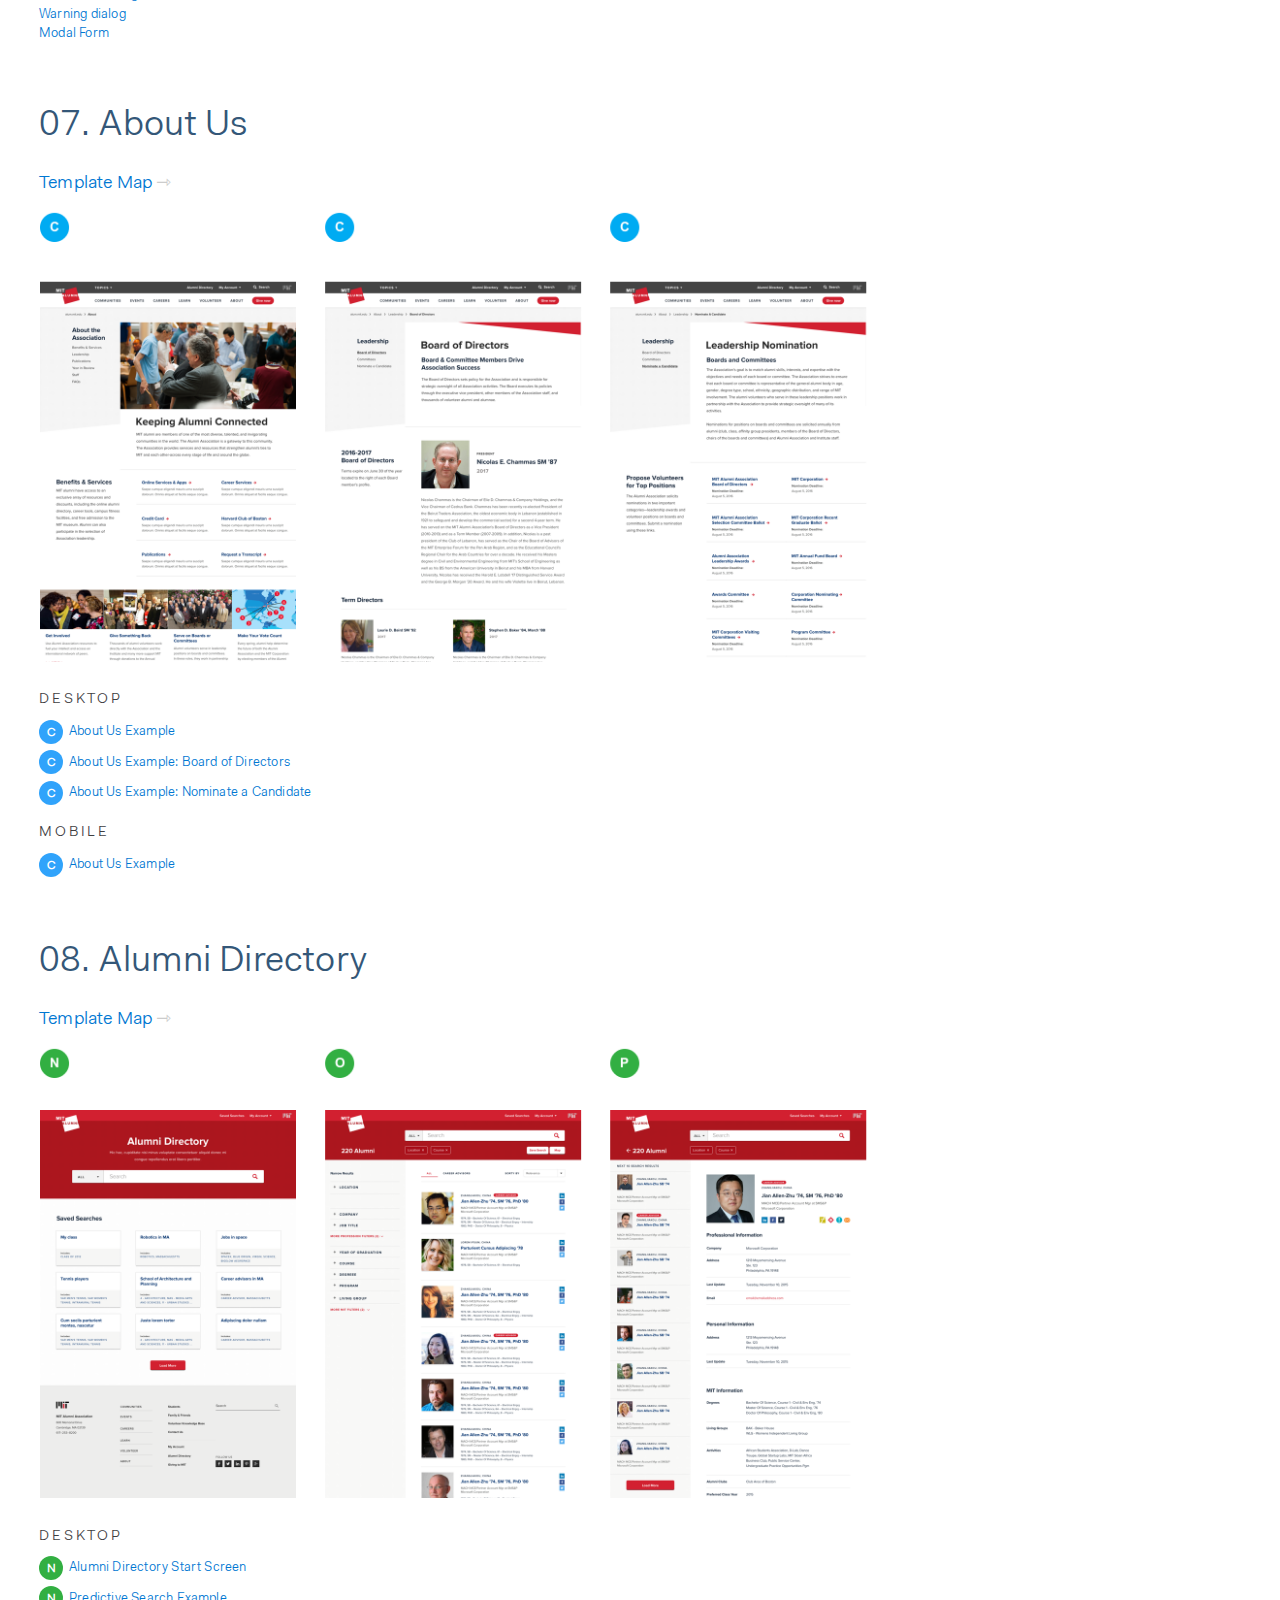
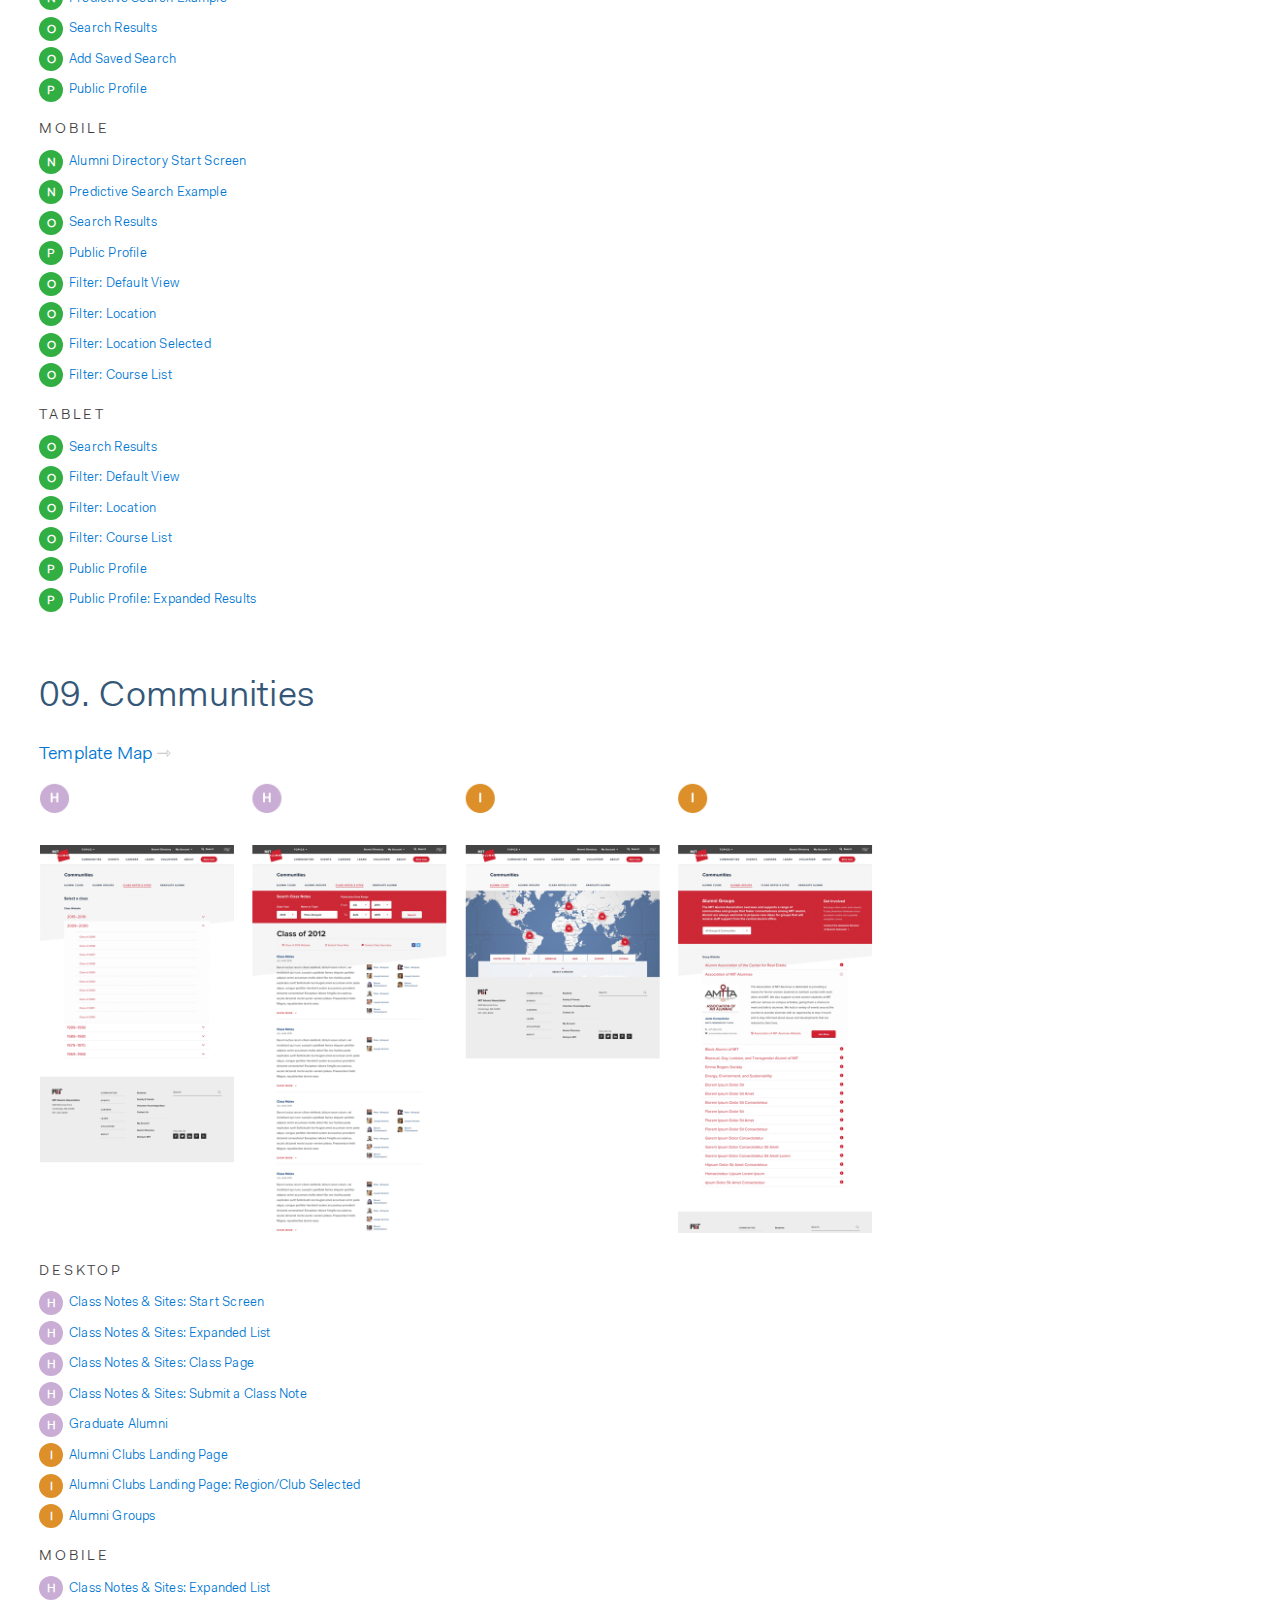
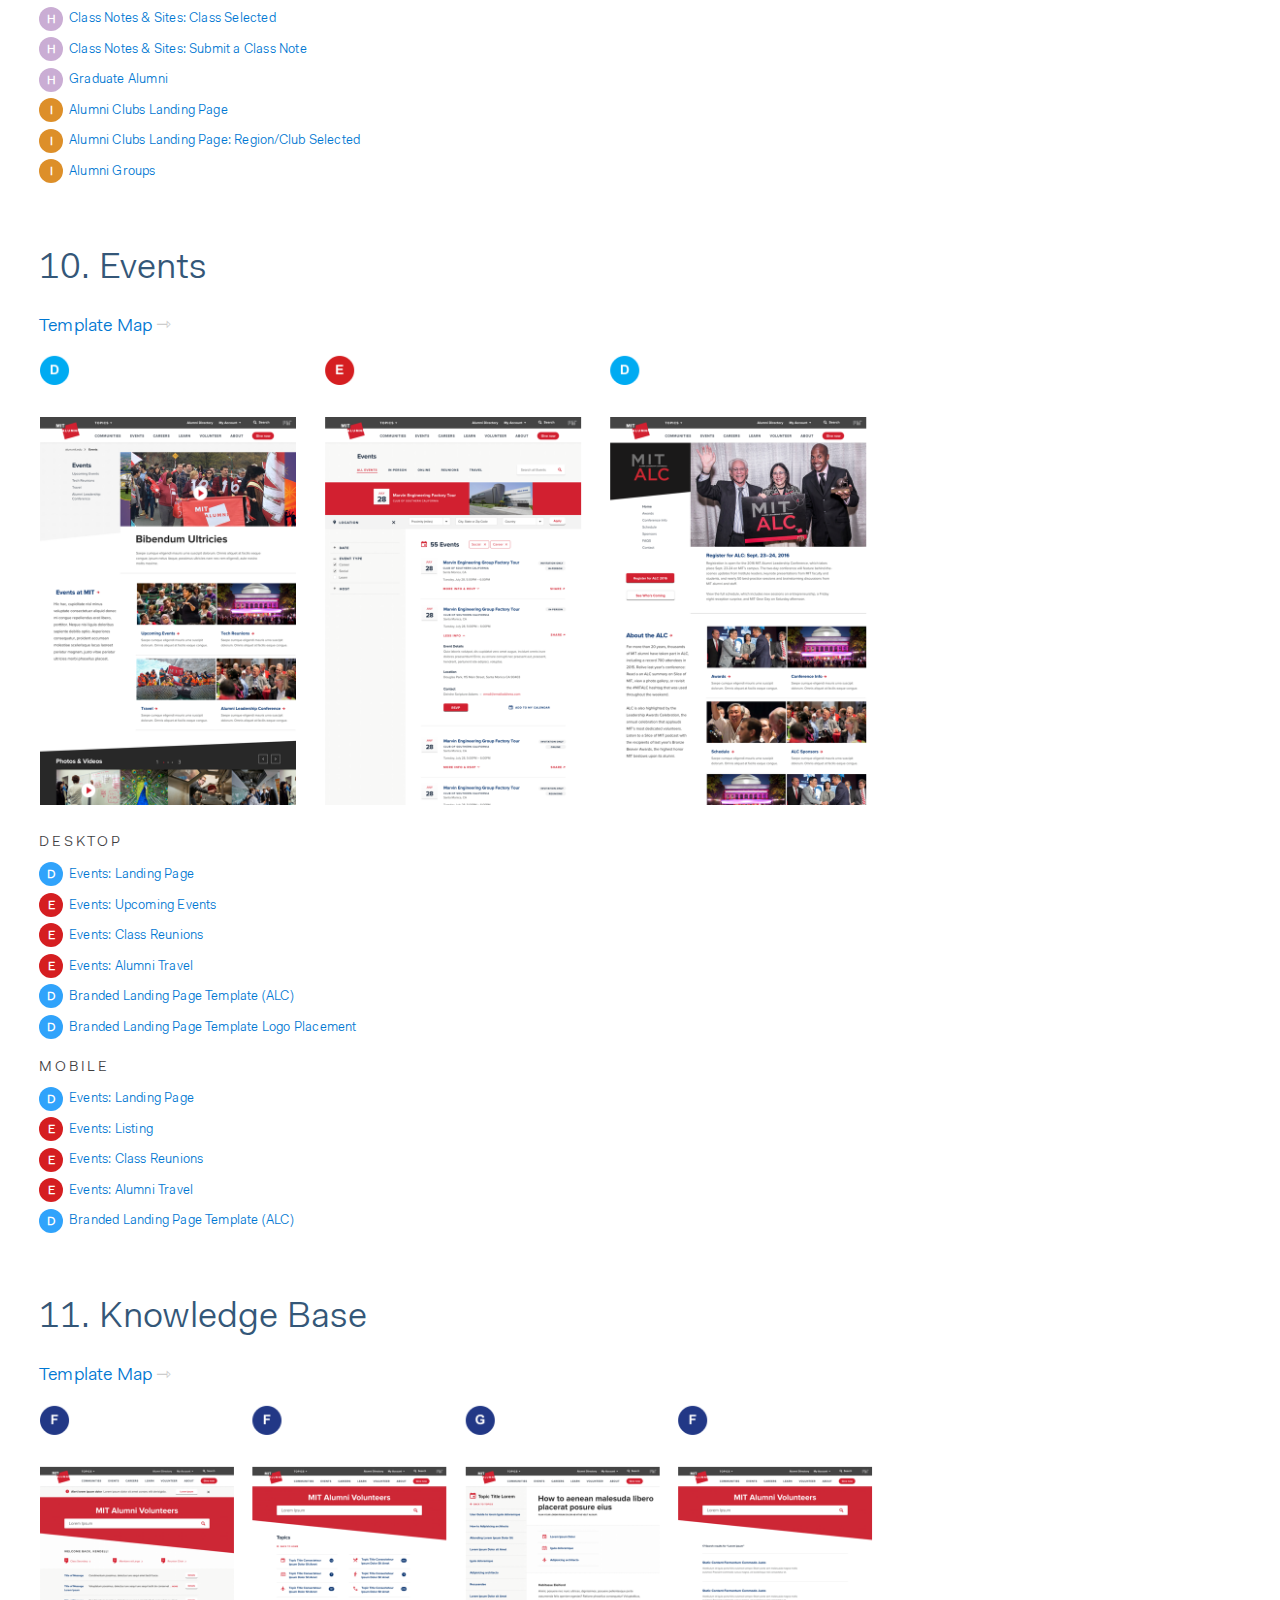
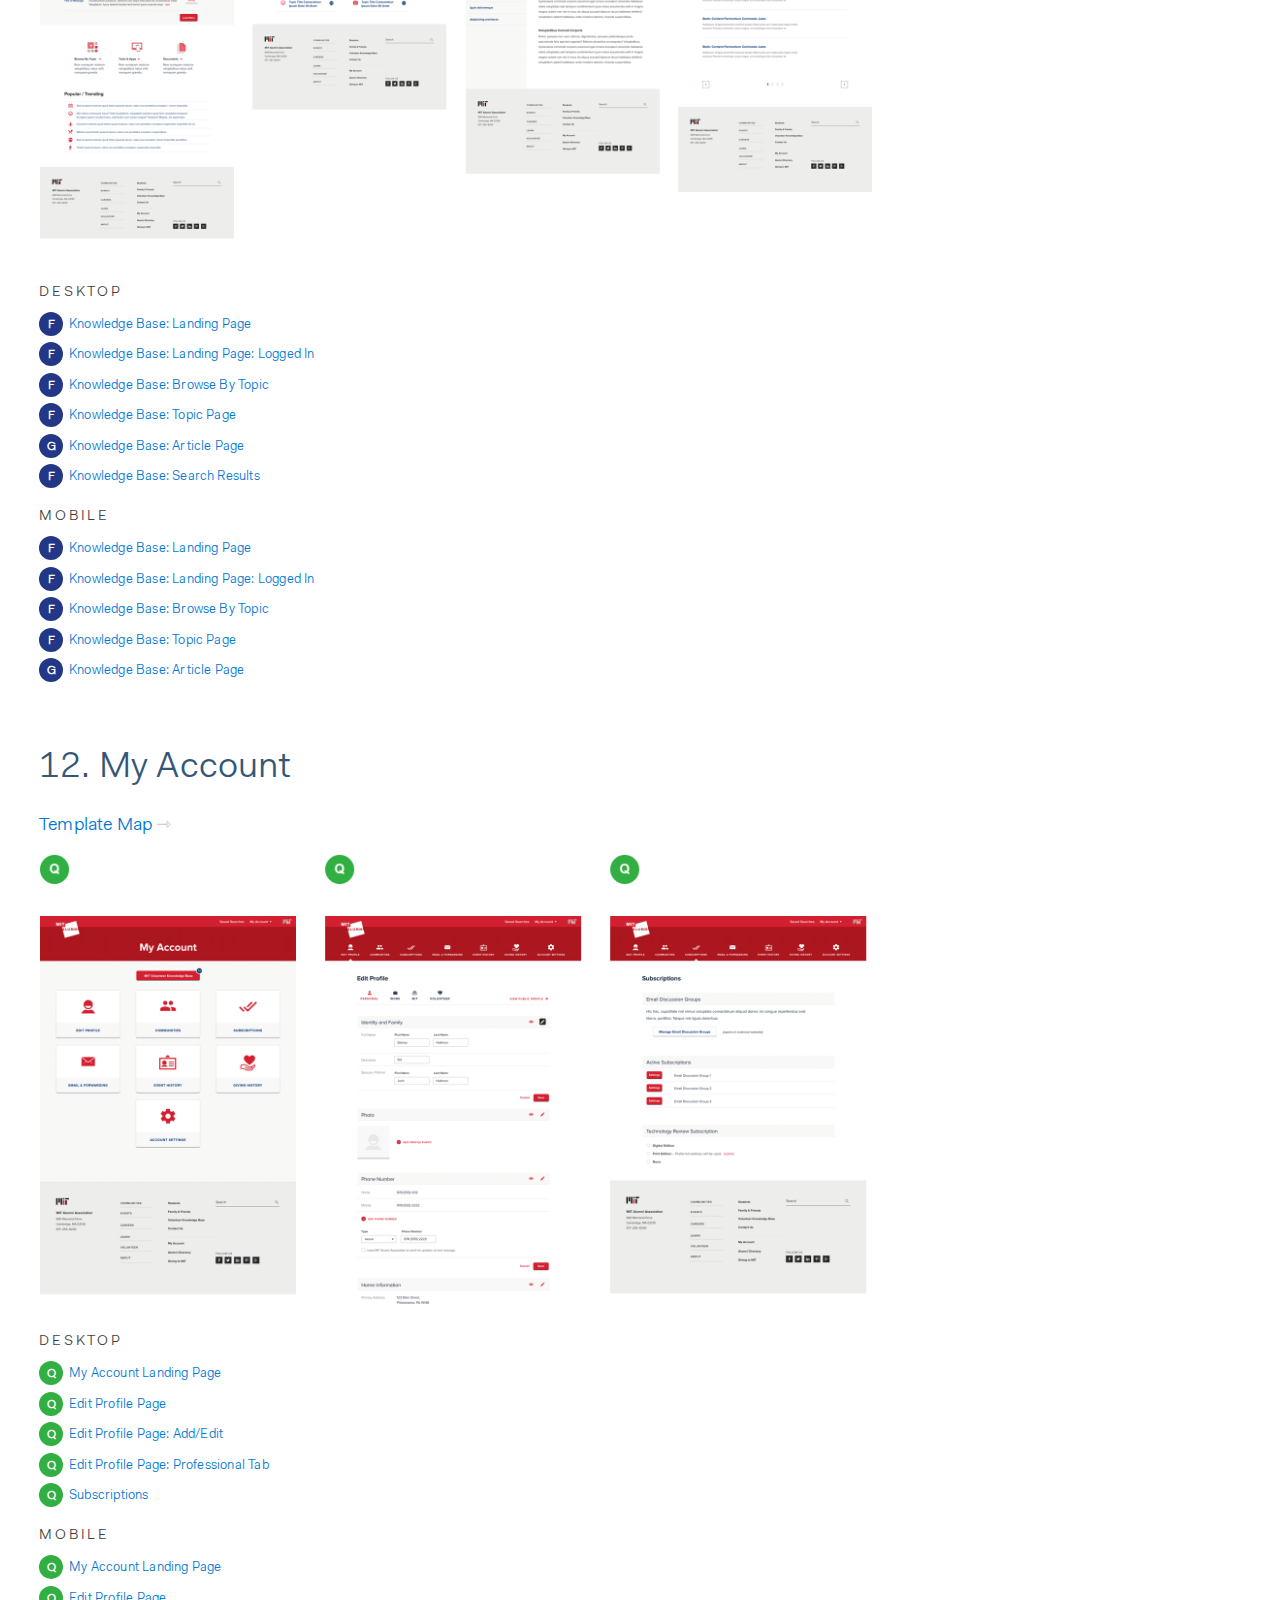
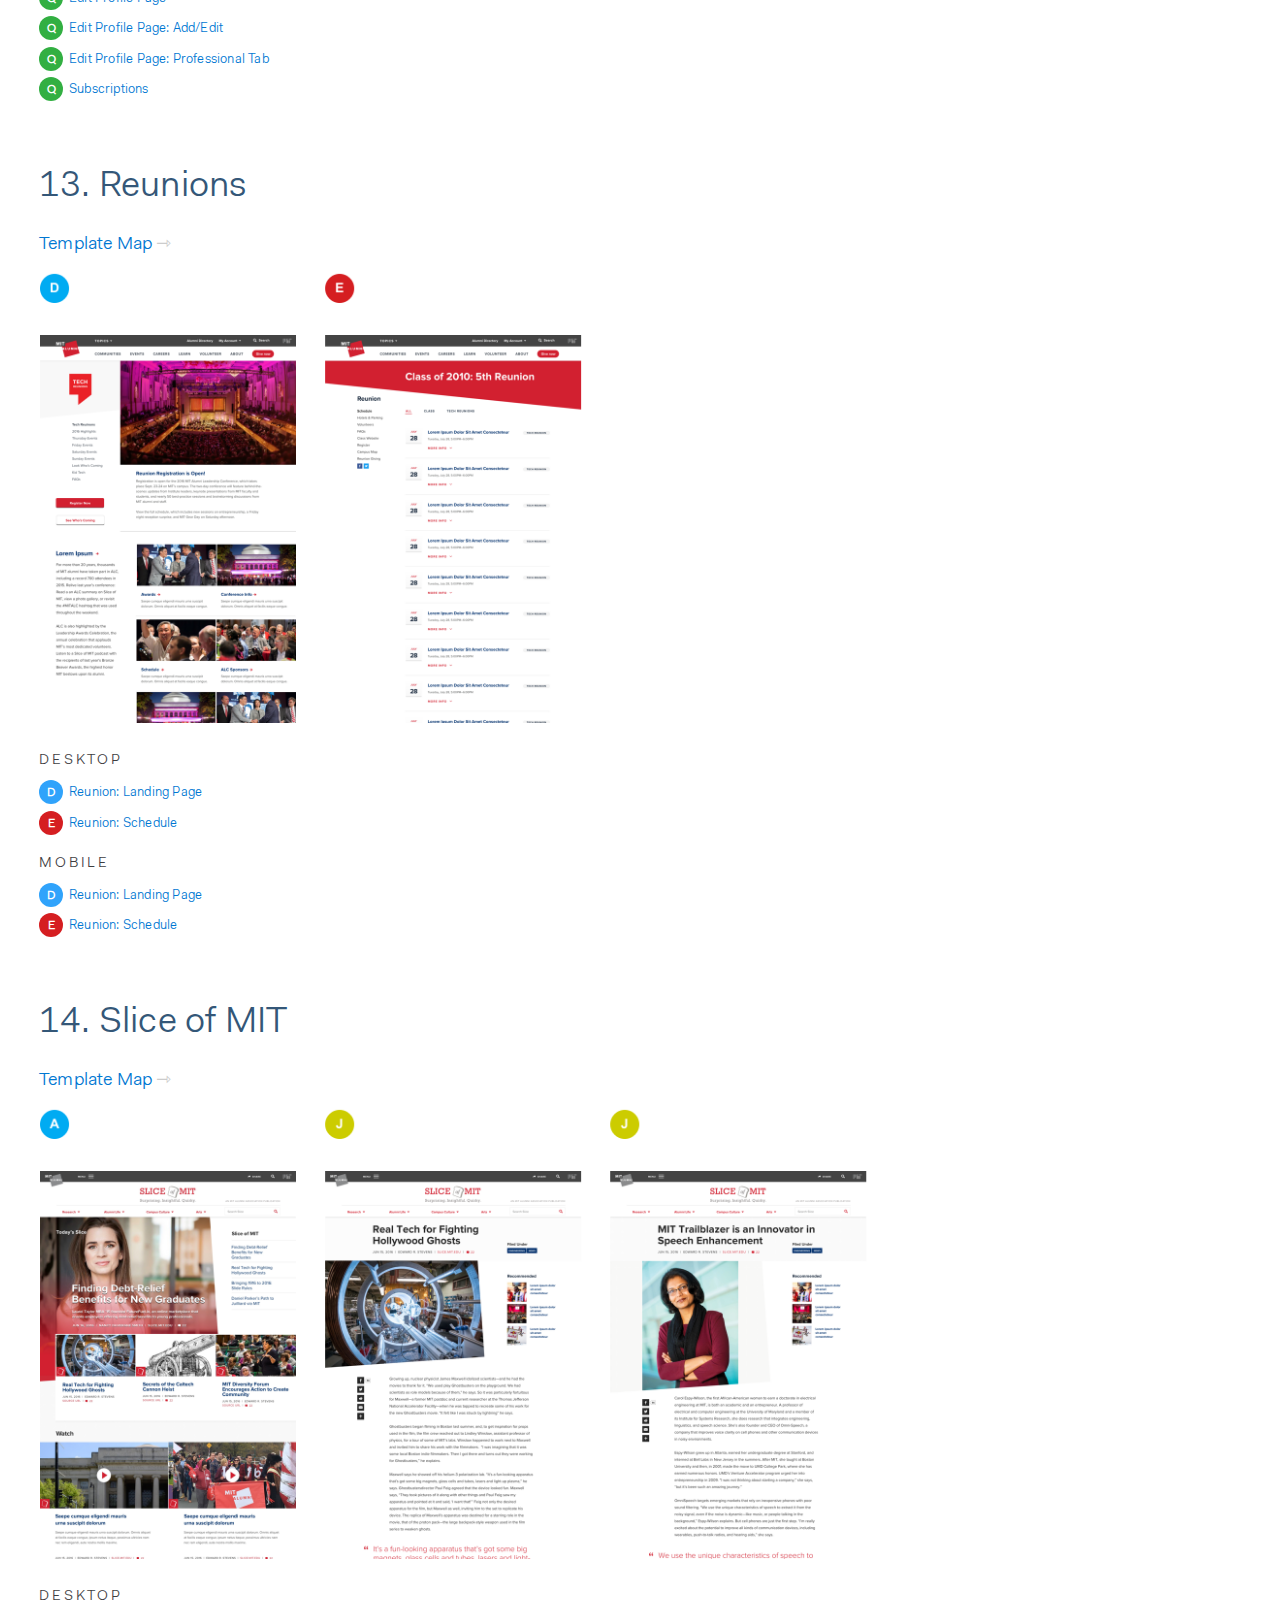
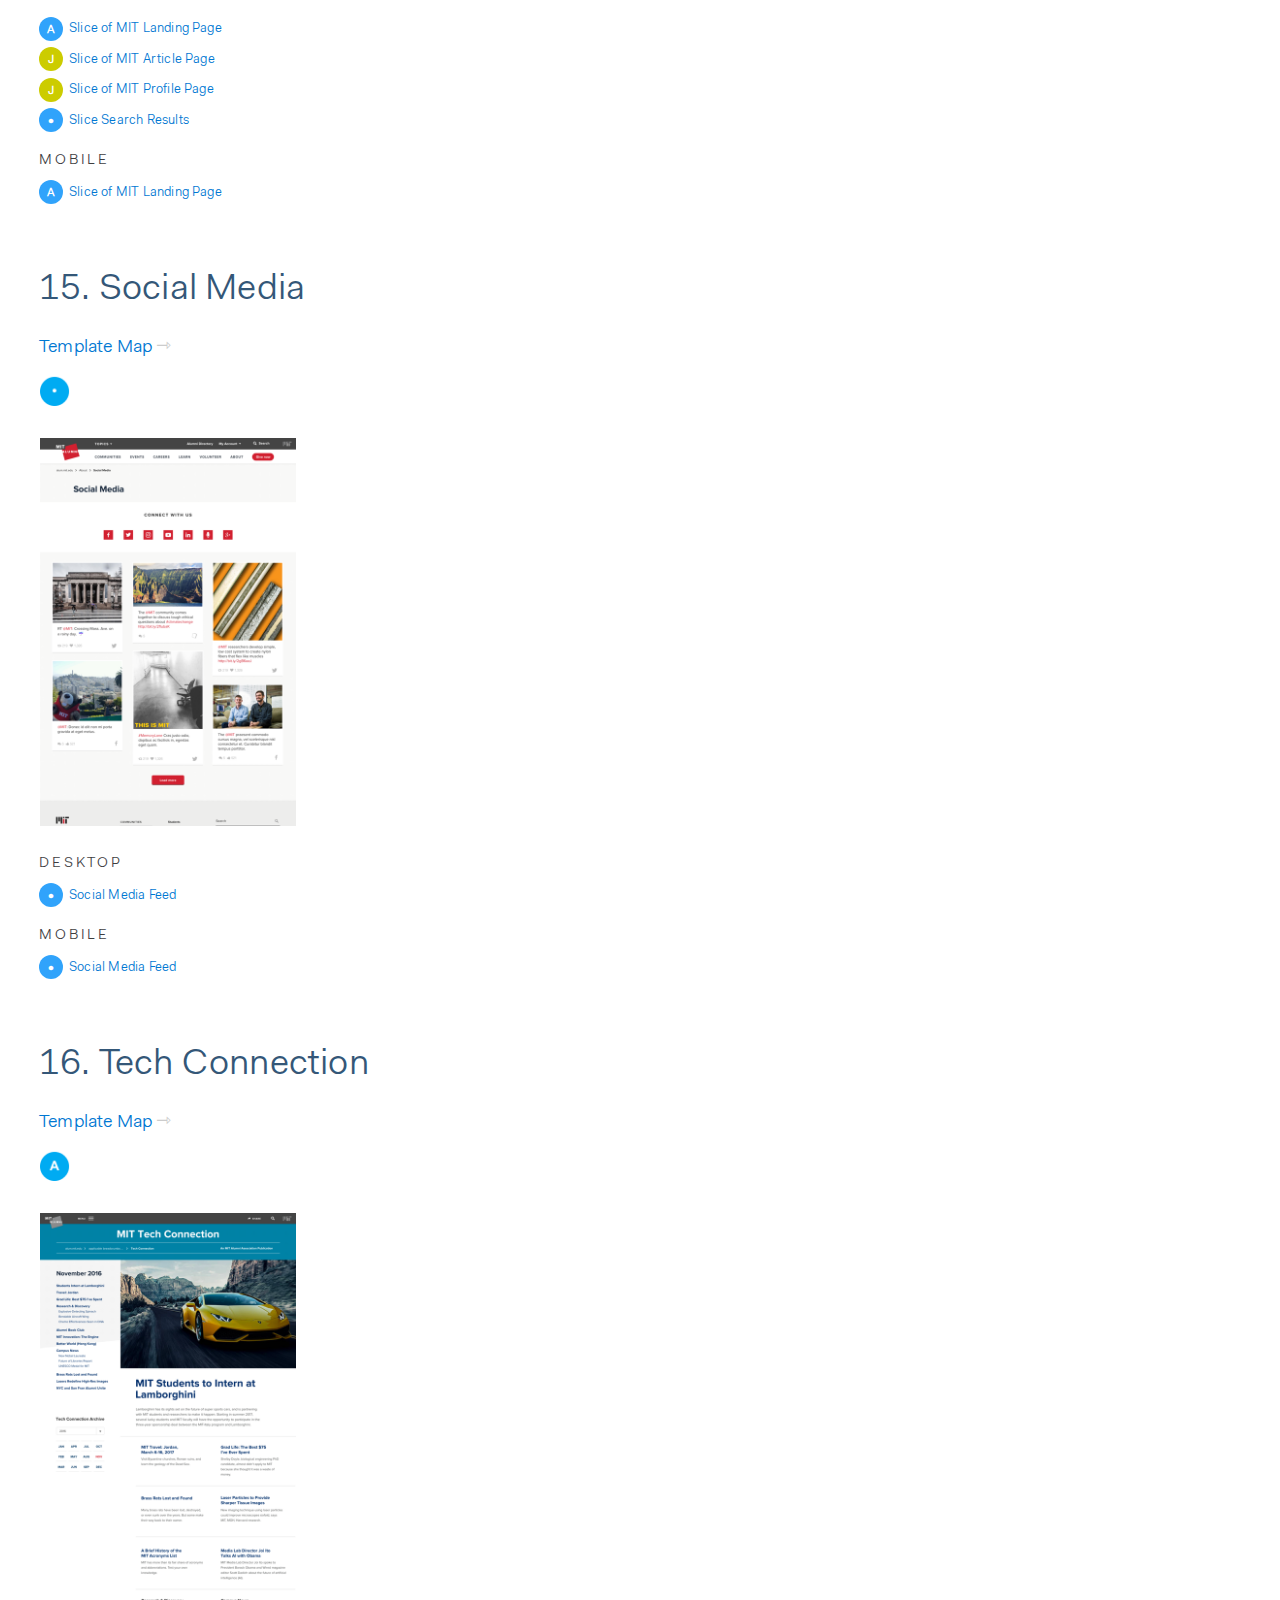
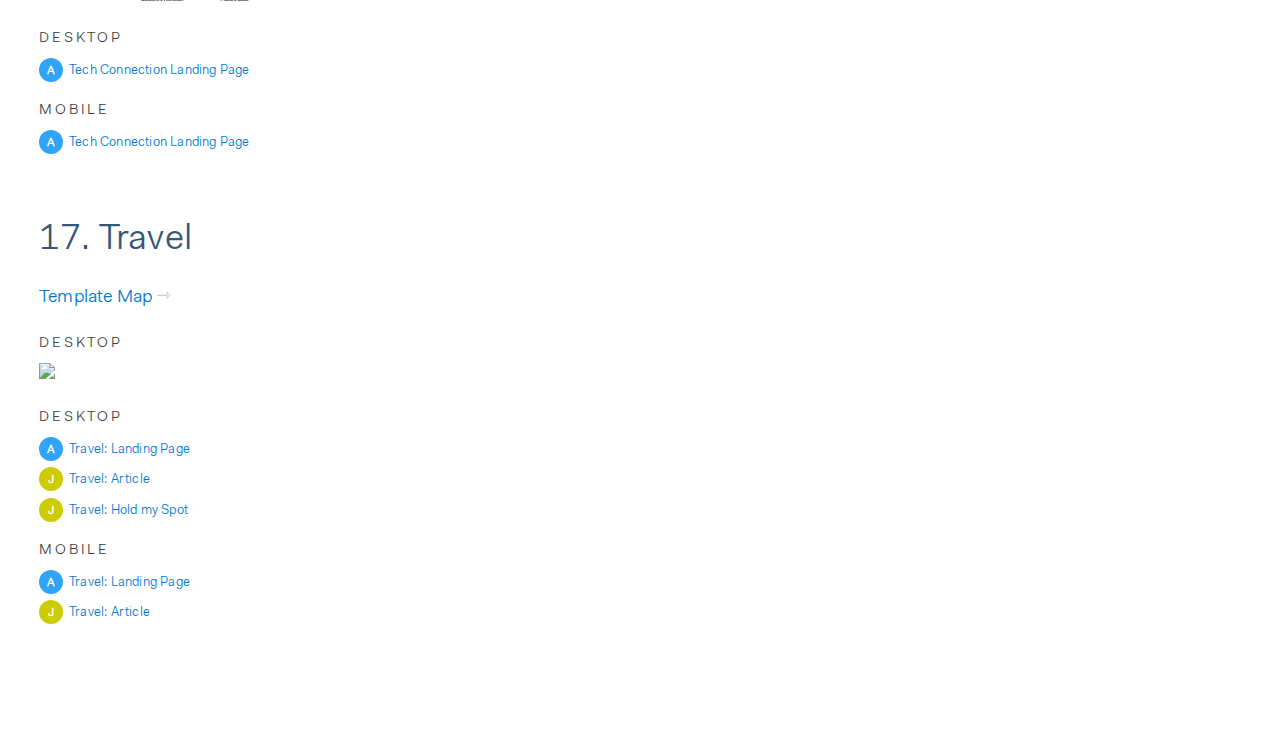
==== commit 3eecc9be: "Content authoring updates" ====
--- a/index.html
+++ b/index.html
@@ -3,6 +3,9 @@
 <html>
 <head>
 	<meta charset="UTF-8">
+	<meta name="description" content="MITAA Guidelines and Specifications">
+	<meta http-equiv="X-UA-Compatible" content="IE=edge,chrome=1">
+	<meta name="viewport" content="width=device-width, initial-scale=1.0, maximum-scale=1.0">
 	<link rel="shortcut icon" href="http://www.mothdesign.net/images/favicon.ico">
 	<link rel="stylesheet" href="http://code.ionicframework.com/ionicons/2.0.1/css/ionicons.min.css">
 	<link rel="stylesheet" href="lightbox.min.css">
@@ -51,12 +54,10 @@
 		}
 	</script>
 </head><body>
-	<body class="content-authoring">
+	<body class="content-guide">
 		
 	<header class="sub">
-		<a href="./" class="moth-logo"></a>
-		<span class="title">MIT Alumni Association Website Guidelines &amp; Documentation</span>
-		<span class="date">Aug. 23, 2016</date>
+		<a href="index.html" class="moth-logo"></a>
 	</header>
 	<main>
 		<header>
--- a/style.css
+++ b/style.css
@@ -1,14 +1,20 @@
 7/* Reset css, based on Eric Meyer's*/
 /* Make all the elements border-box, so that padding doesn't affect box size*/
 
-html {
+* {transition: all 0.25s ease;}
+
+*,html {
   box-sizing: border-box;
+  
 }
 *, *:before, *:after {
-  box-sizing: inherit;
+  box-sizing: border-box;
 }
 *:focus {
     outline: none;
+}
+*:hover {
+	
 }
 html, body, div, span, applet, object, iframe,
 h1, h2, h3, h4, h5, h6, p, blockquote, pre,
@@ -69,6 +75,7 @@
 	height: 16px;
 	position: absolute;
 	left: 3em;
+	top: 13px;
 }
 span.date {
 	position: absolute;
@@ -83,10 +90,10 @@
 	font-weight: 100;
 	position: relative;
 	letter-spacing: .1em;
-	font-size: 14px;
 	position: fixed;
 	top: 0;
 	width: 100%;
+	height: 44px;
 	z-index: 99;
 }
 
@@ -116,7 +123,8 @@
 
 body {
 	font-size: 16px;
-	letter-spacing: .025em;
+	letter-spacing: .015em;
+	font-size: 13px;
 	font-family: "faktpro-blond", sans-serif;
 	color: #3e3e3f;
 	margin: 0;
@@ -130,7 +138,7 @@
 }
 
 a:hover {
-	/*text-decoration: underline;*/
+	text-decoration: underline;
 	color: #33a7ff;
 }
 
@@ -156,9 +164,9 @@
 }
 section {
 	padding: 1em;
-	/*border-top: solid 1px #becad4;*/
 	margin: 2em 0 0;
-	width: 70%;
+	/*width: 70%;*/
+	max-width: 860px;
 }
 .home section,
 section.split,
@@ -175,17 +183,17 @@
 a + div.split {
 	margin-top: 2em;
 }
-div.split div {
-	padding: 1em;
-}
 .push-down {
 	margin-top: 3em;
 }
-.shaded{
+.split.shaded{
 	margin: 4em 0 0;
 	background: #fcfcfc;
-	padding: 2em 1em 1em;
-	border: dashed 1px #ccc;
+	padding: 2em 2em 6em;
+	/*background: #f5f5f5;*/
+	background: #fff;
+	padding: 0;
+	max-width: 1100px;
 }
 
 
@@ -217,20 +225,26 @@
 ol.contents {
 	list-style-type: decimal-leading-zero;
 	padding: 0 0 0 2em;
+	margin: 0 0 2em;
 	color: #345778;
+	font-size: 15px;
+	line-height: 17px;
+}
+ol.contents li {
+	padding: 0;
+	margin: 0;
 }
 
 ol.contents ol {
-	padding: .5em 0 0;
+	padding: 0;
+	margin: 0 0;
+	list-style-type: square;
+	color: #ccc;
 }
 
 .intro ul {
-	margin: 0 0 0 2em;
+	margin: 1em 0 0 2em;
 	list-style-type: disc;
-}
-
-.intro ul li {
-	margin: 0 0 1.5em;
 }
 
 
@@ -291,11 +305,12 @@
 	color: #fff;
 	font-weight: bold;
 	font-size: 16px;
+	font-size: 12px;
 	width: 24px;
 	height: 24px;
 	text-align: center;
 	border-radius: 30px;
-	margin-right: .25em;
+	margin-right: .5em;
 	letter-spacing: initial;
 	line-height: 26px;
 	padding: 0;
@@ -323,9 +338,16 @@
 /*------------Page Nav------------*/
 aside.page-nav {
 	position: fixed;
-	right: 5%;
-	top: 6%;
-	width: 310px;
+	/*right: 5%;*/
+	/*left: 80%;
+	top: 6%;*/
+	width: 300px;
+	width: 100%;
+	background: #f5f5f5;
+	left: 76%;
+	top: 3%;
+	height: 100vh;
+	padding: 3em;
 }
 
 /* Force Lightbox images to be no wider than 1200px */
@@ -366,7 +388,6 @@
 h1, h2, h3, h4, h5, h6 {
 	padding: 1em 0 .25em;
 	margin: 0 0 .5em;
-	letter-spacing: .025em;
 	line-height: 1.15em;
 }
 h1 { 
@@ -392,24 +413,24 @@
 	margin: 0 0 0 .2em;
 	color: #ccc;
 }
-
-
-
 h2 a:hover:after,
 h3 a:hover:after,
 h4 a:hover:after {
 	color: #bbb;
 }
-
+aside section {
+	margin: 0;
+}
+aside a {
+	letter-spacing: 0;
+}
 aside p {
 	text-transform: uppercase;
 	letter-spacing: .2em;
 	font-size: .85em;
 	line-height: 2.75em;
 }
-	
-aside h3 {font-size: 1.25em;}
-
+aside h3 {font-size: 1.25em; padding: 0;}
 aside h4 a:after{content:"";}
 aside h4 a:before{
 	display: inline-block;
@@ -419,10 +440,15 @@
 	color: #ccc;
 	float: left;
 }
+aside span.letter {
+	width: 14px;
+	height: 14px;
+	line-height: 14px;
+}
 	
 h2 span { font-weight: 100; }
 h3 {
-	font-size: 160%;
+	font-size: 200%;
 	font-weight: 600;
 	letter-spacing: 0;
 	margin: 0; 
@@ -449,20 +475,37 @@
 section h2 {
 	margin: 0;
 	padding: 0;
-	font-size: 240%;
+	font-size: 280%;
 	font-weight: 100;
 	line-height: 1.5em;
 }
 
-summary h4 {display: inline-block;}
-summary::-webkit-details-marker { color: #0077d2;}
+summary h4 {
+	display: inline-block;
+	margin: 0 0 .5em;
+	padding: 0;
+	font-size: 110%;
+	cursor: pointer;
+}
+
+summary h4:hover, details:hover h4 {color: #0077d2; text-decoration: underline;}
+	
+summary::-webkit-details-marker {
+	color: #0077d2;
+	color: #33a7ff;
+	font-size: 100%;
+}
+/*summary:hover::-webkit-details-marker {
+	color: #33a7ff;
+	color: #0077d2;
+}*/
 
 div.shaded h6 {
     -webkit-column-span: all;
     column-span: all;
 	text-transform: none;
 	letter-spacing: .045em;
-	padding: 1.2em 0 .8em 1em;
+	padding: 1.2em 0 .8em;
 	margin: 0;
 	font-size: 1.25em;
 	font-weight: 600;
@@ -482,16 +525,17 @@
 	padding: 0 0 1em;
 }
 
-p, .intro p, .intro ul {
-	font-size: 20px;
+p, .intro p, #photoguide .intro ul {
+	font-size: 1.25em;
 	line-height: 1.75em;
 	letter-spacing: 0.01em;
 }
 .intro p {
 	margin: 0 0 1em;
 }
-section p { max-width: 80%; }
-.content-authoring img {
+.intro h4 {padding: 0; margin: 0;}
+
+.content-guide img {
 	margin: 0 0 1em;
 	max-width: 900px;
 }
@@ -505,12 +549,19 @@
 	border: 0;
 	padding: 0;
 }
+
+section div img {
+	max-width: 900px;
+	margin-bottom: 1em;
+}
+
 section div p {
 	line-height: 1.5em;
 	margin: 0 0 2em;
 }
 section div div p {
 	font-size: 100%;
+	font-size: 112%;
 }
 
  section div a.img-link {
@@ -533,13 +584,18 @@
 	background: #fff;
 }
 
+section div ul li {
+	margin: 0;
+	padding: .5em 0;
+}
+
 .static {
 	border: solid 1px #ccc;
 	position: static;
 	display: block;
 }
 
-section div a.img-link:hover {transform: scale(1.02);}
+/*section div a.img-link:hover {transform: scale(1.02);}*/
 
 section div a.img-link:after  {
 	  font-family: arial, sans-serif;
@@ -567,7 +623,7 @@
 		background: #0077d2;
 	}
 
-.do, .dont { padding: 0 0 0 1em; }
+
 .do h5, .dont h5 {
 	font-size: 24px;
 	font-weight: 500;
@@ -577,6 +633,7 @@
 .do ul li p, .dont ul li p {
 	position: relative;
 	padding-left: 24px;
+	margin: 0;
 }
 .do ul li:before,
 .dont ul li:before {
@@ -588,13 +645,17 @@
 	width: 16px;
 	height: 16px;
 	left: 0;
-	top: 4px;
+	top: 10px;
 	text-align: center;
 	font-weight: bold;
 }
 .dont ul li:before {
 	content:"\00D7";
 	color: #df286d;
+}
+
+.do a.img-link {
+	left: 1em;
 }
 .do a.img-link:after {
 	background: #6EBE44;
@@ -602,10 +663,7 @@
 	font-size: 18px;
 	padding-top: 4px;
 }
-/*
-.do a.img-link img { border: solid 2px #6EBE44; }
-.dont a.img-link img { border: solid 2px #df286d; }
-*/
+
 .dont a.img-link:after {
 	background: #df286d;
 	content:"\00D7";
@@ -635,24 +693,9 @@
 	color: #fff;
 }
 
-/*///////////////////////////////////////////////////////////////////////*/
-/*///////////////////////////// Temporary Elements //////////////////////*/
-/*///////////////////////////////////////////////////////////////////////*/
-
-.notes {
-	background: beige;
-	color: brown;
-	position: fixed;
-	bottom: 0;
-	right: 0;
-	z-index: 100;
-	leading: 1em;
-	text-align: center;
-	
-}
-.notes p {font-size: 14px;}
-.notes p:before, .notes p:after {
-	content:" **** ";
+.lb-dataContainer {min-height: 44px;}
+.lb-data .lb-close {
+	margin: 0 0 1em;
 }
 
 /*///////////////////////////////////////////////////////////////////////*/
@@ -664,12 +707,16 @@
 	aside.page-nav {
 		position: static;
 		width: 100%;
+		height: auto;
 	}
 	h1 {max-width: 100%;}
 }
 
 @media (max-width: 430px) {
-	
+	.home section, section.split, div.split {
+		-webkit-column-count:1;
+		column-count:1;
+	}
 }
 
 @media (max-height: 920px) {
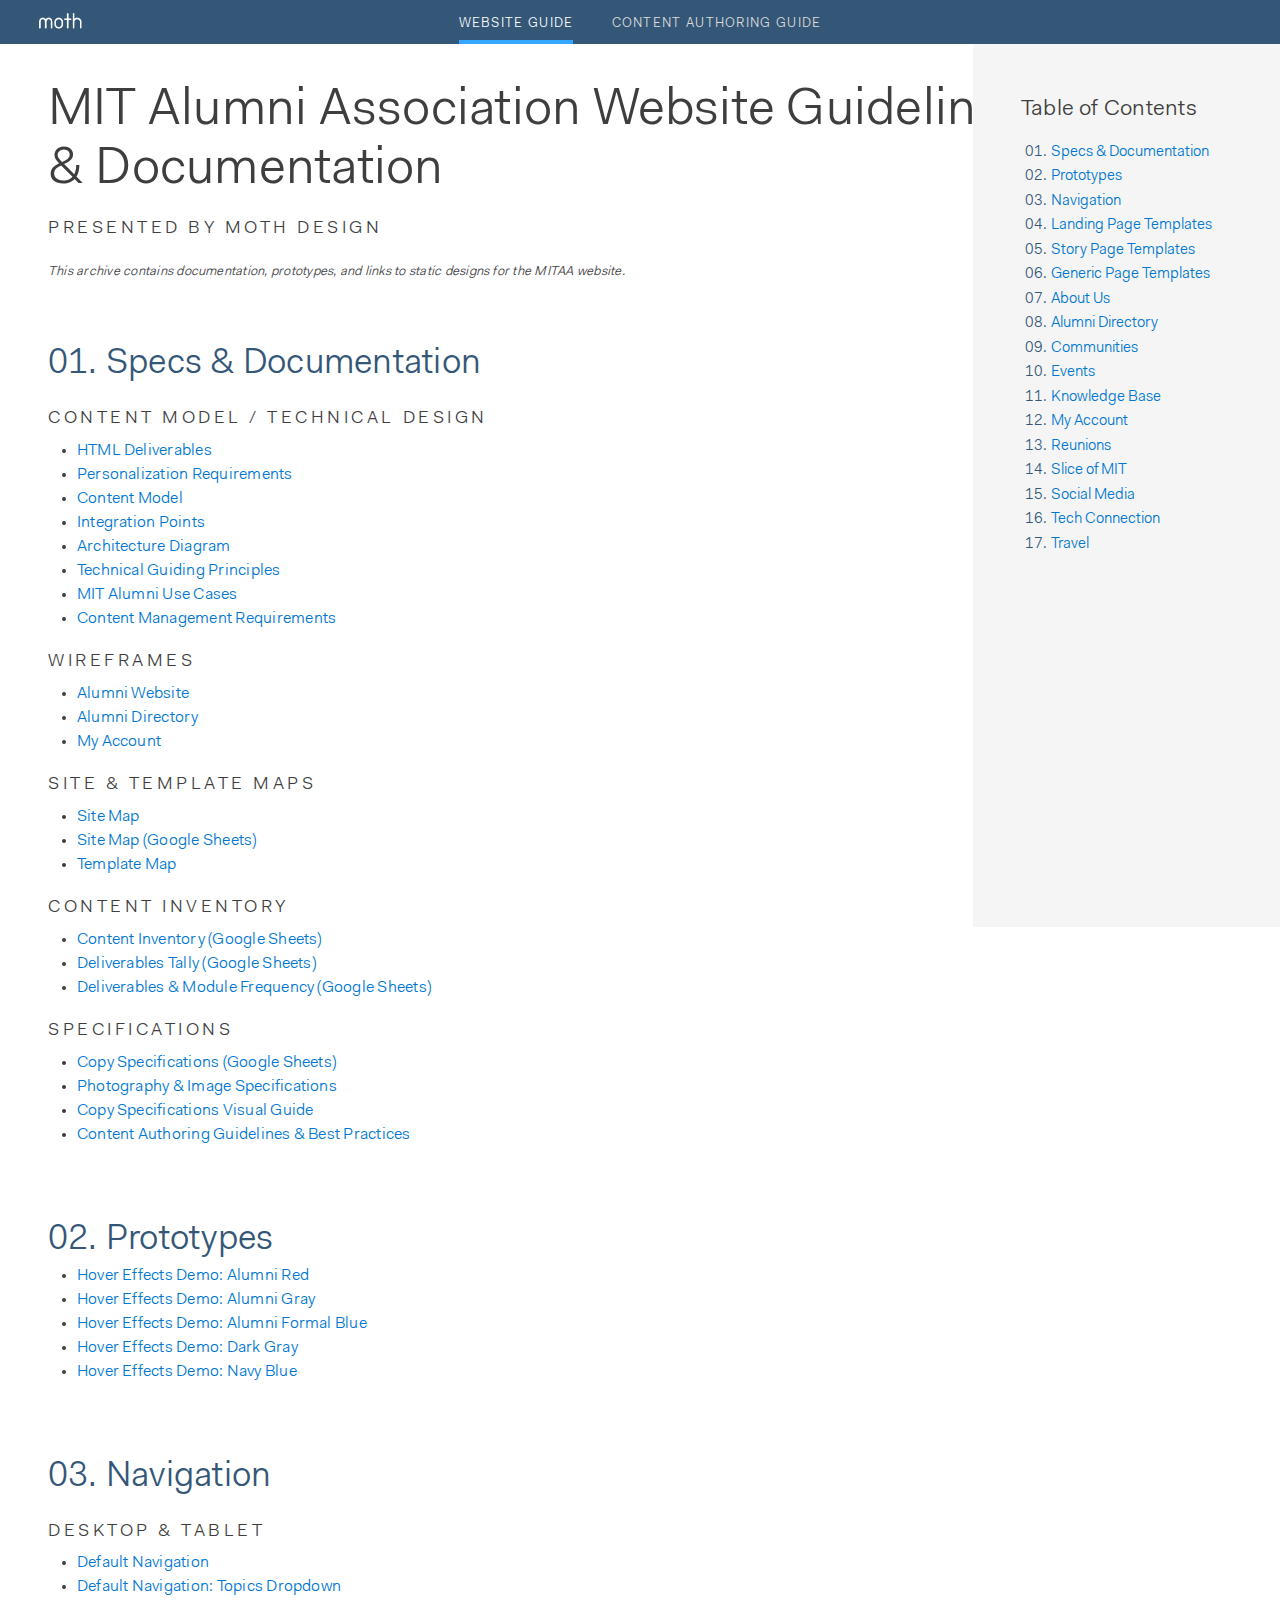
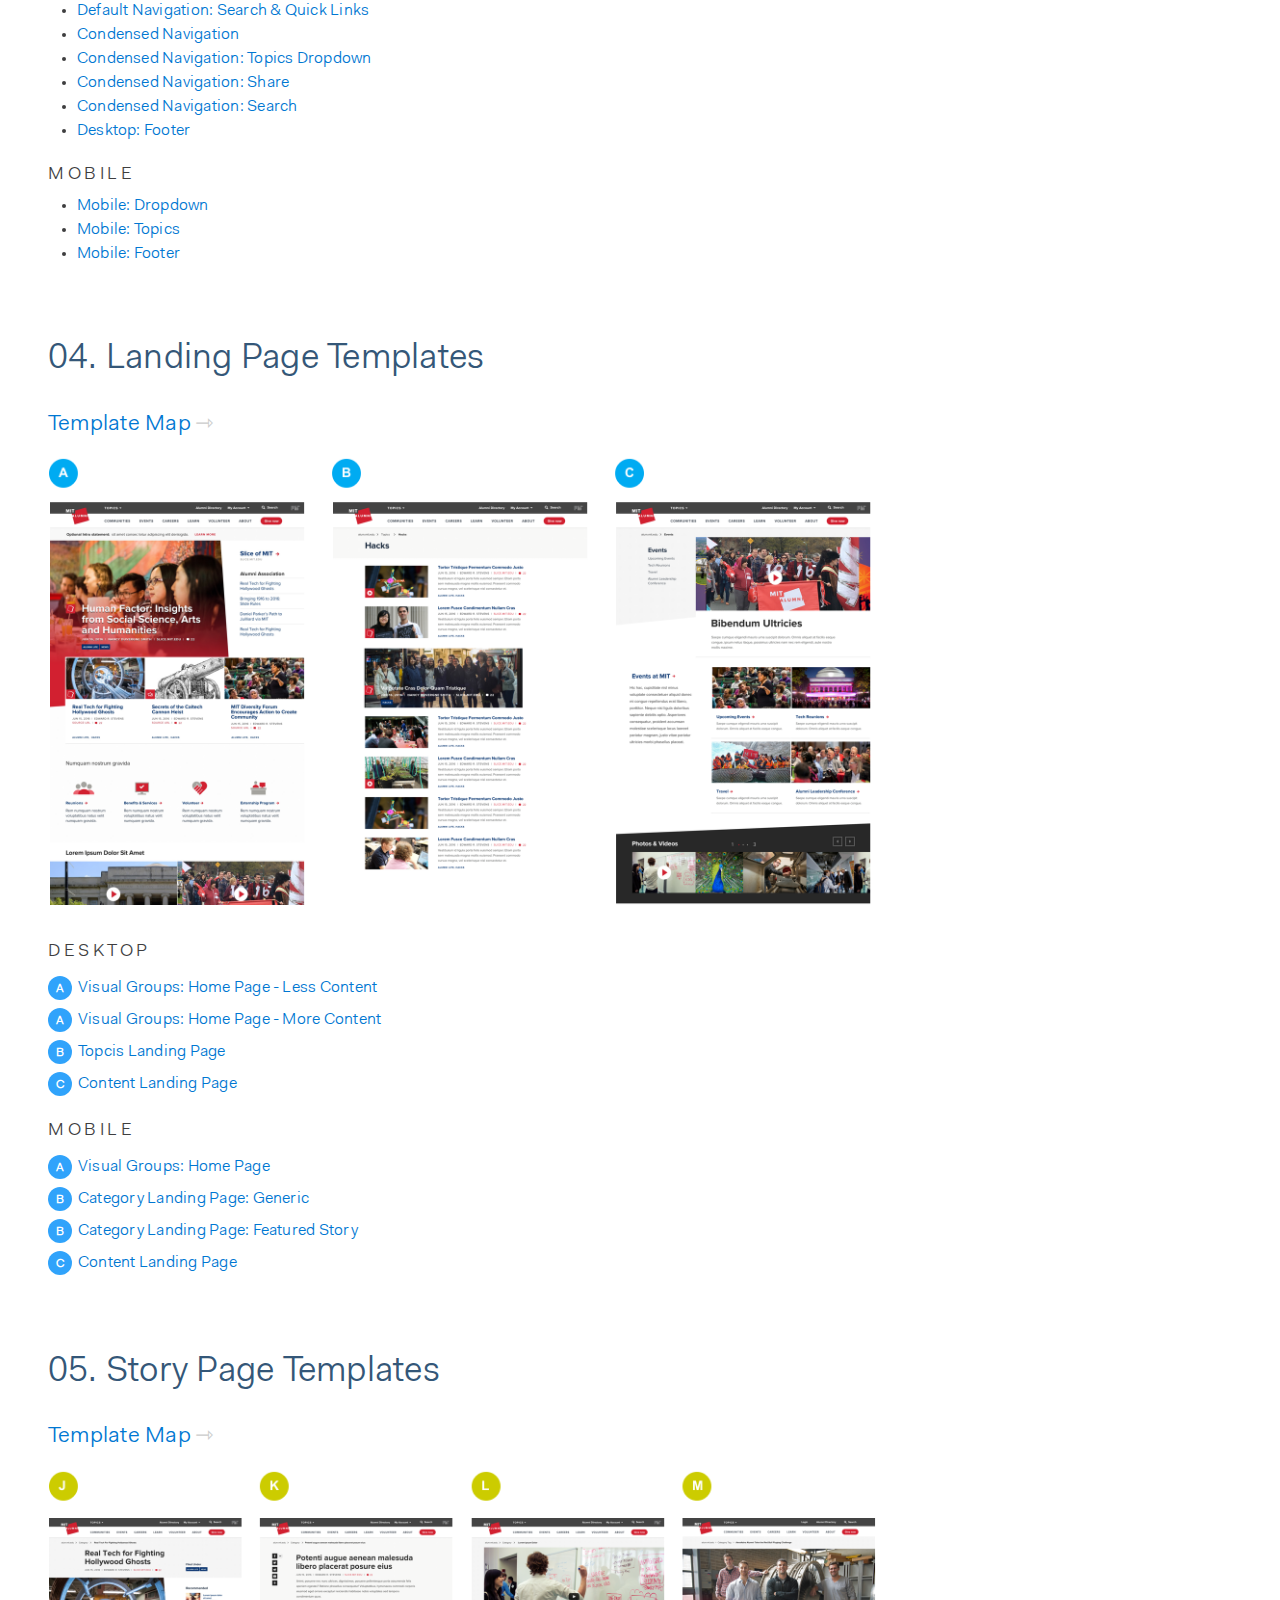
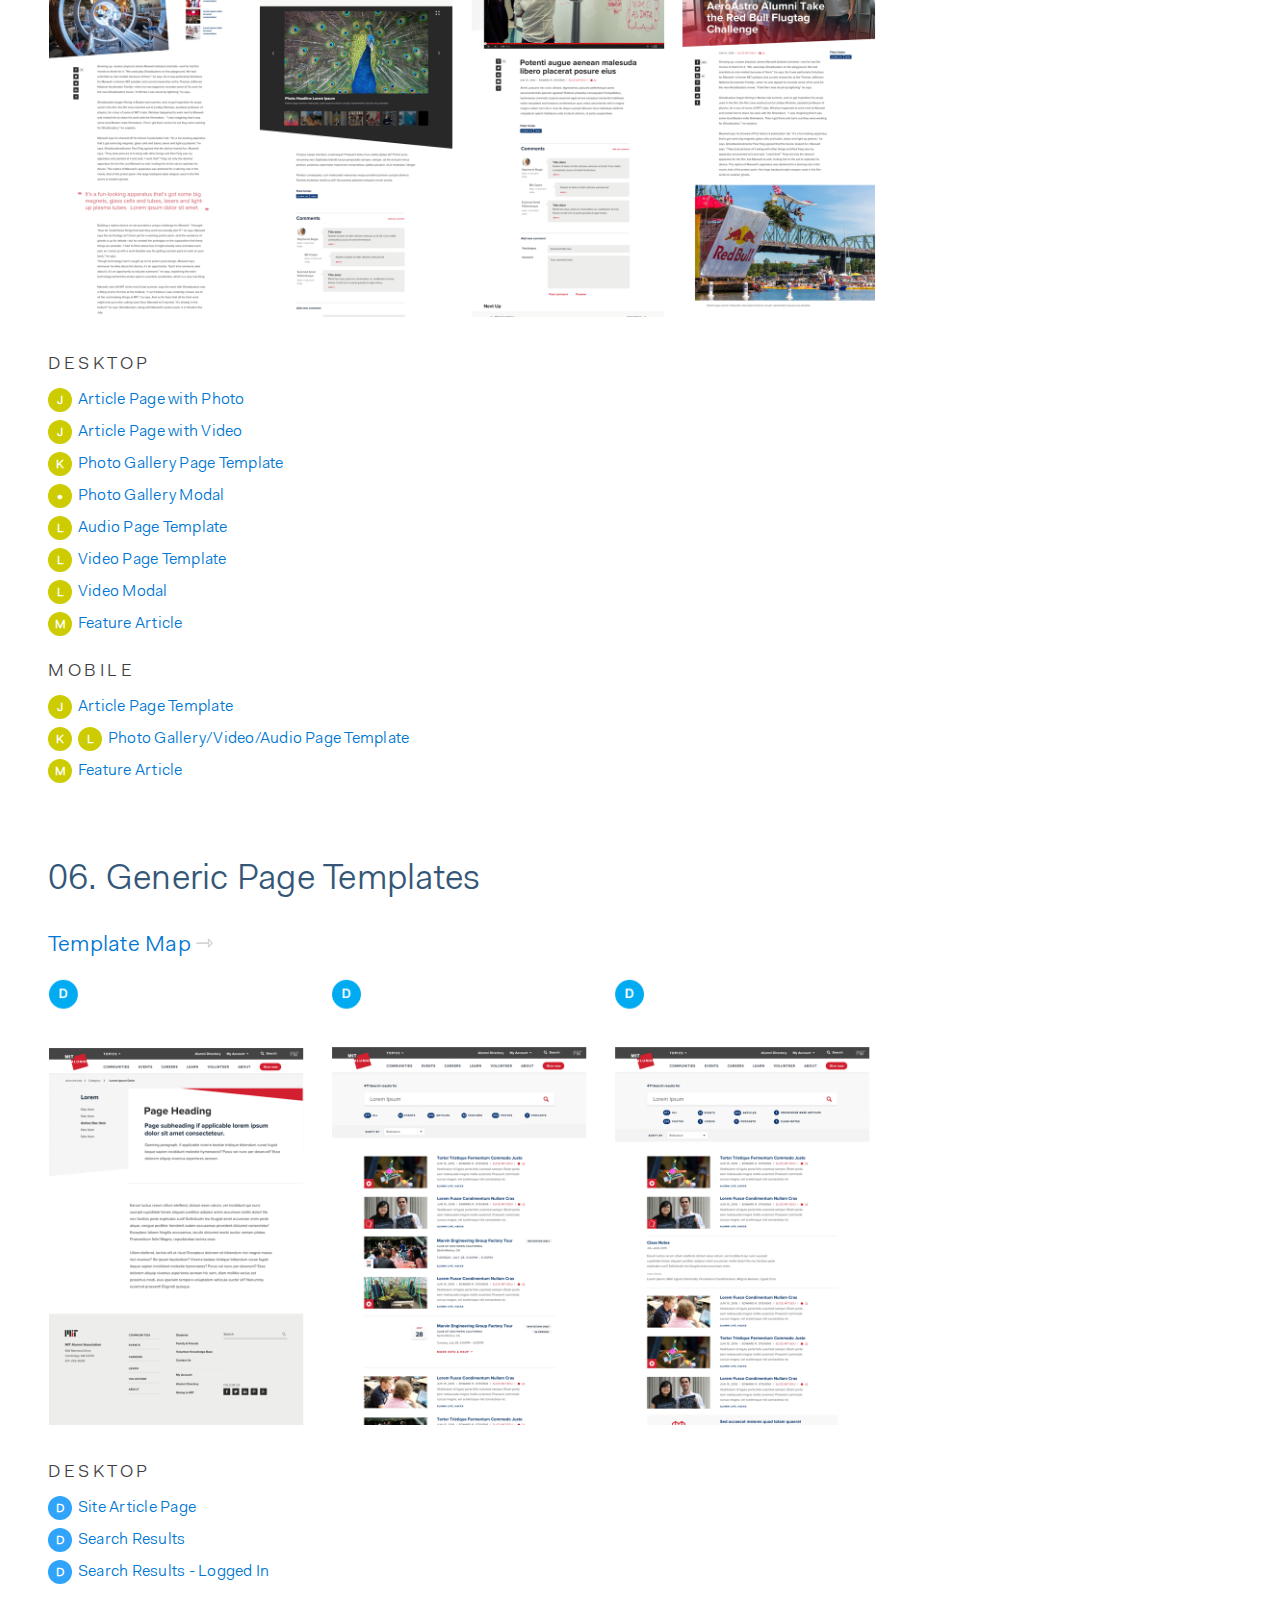
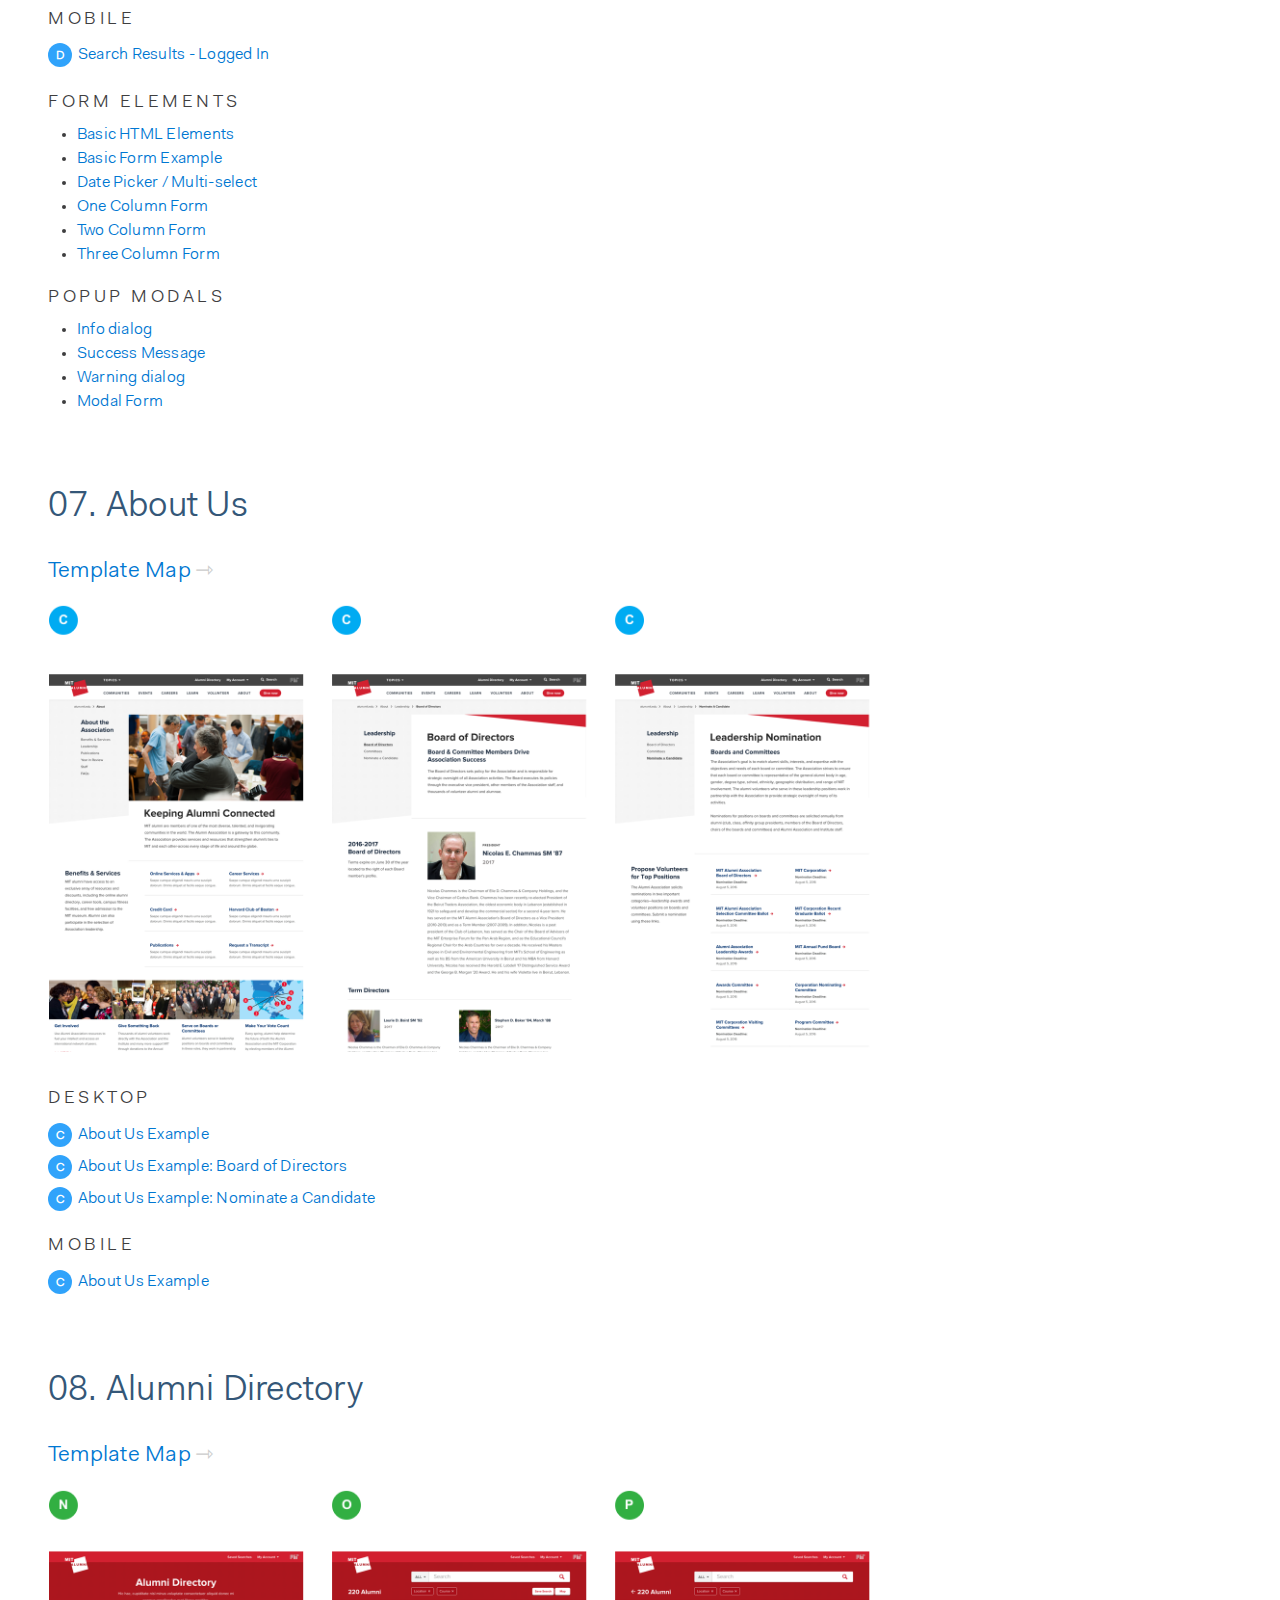
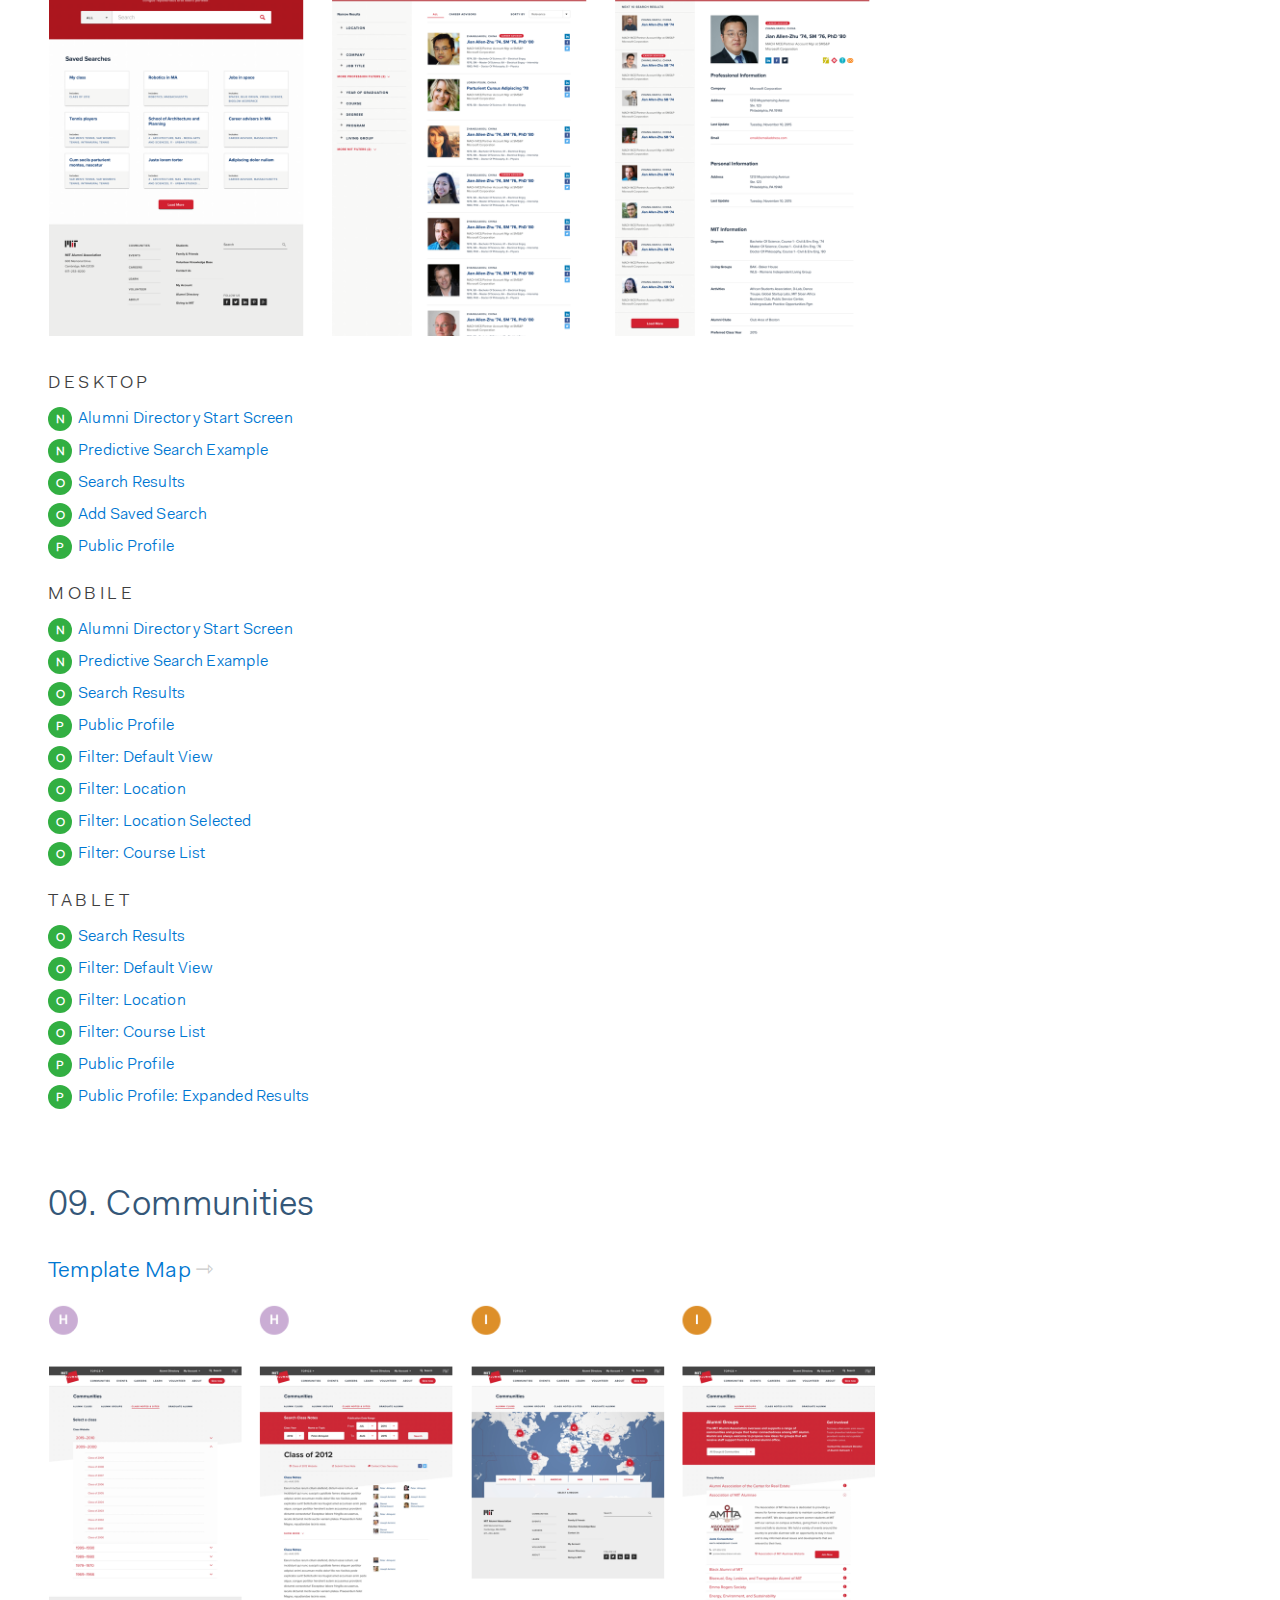
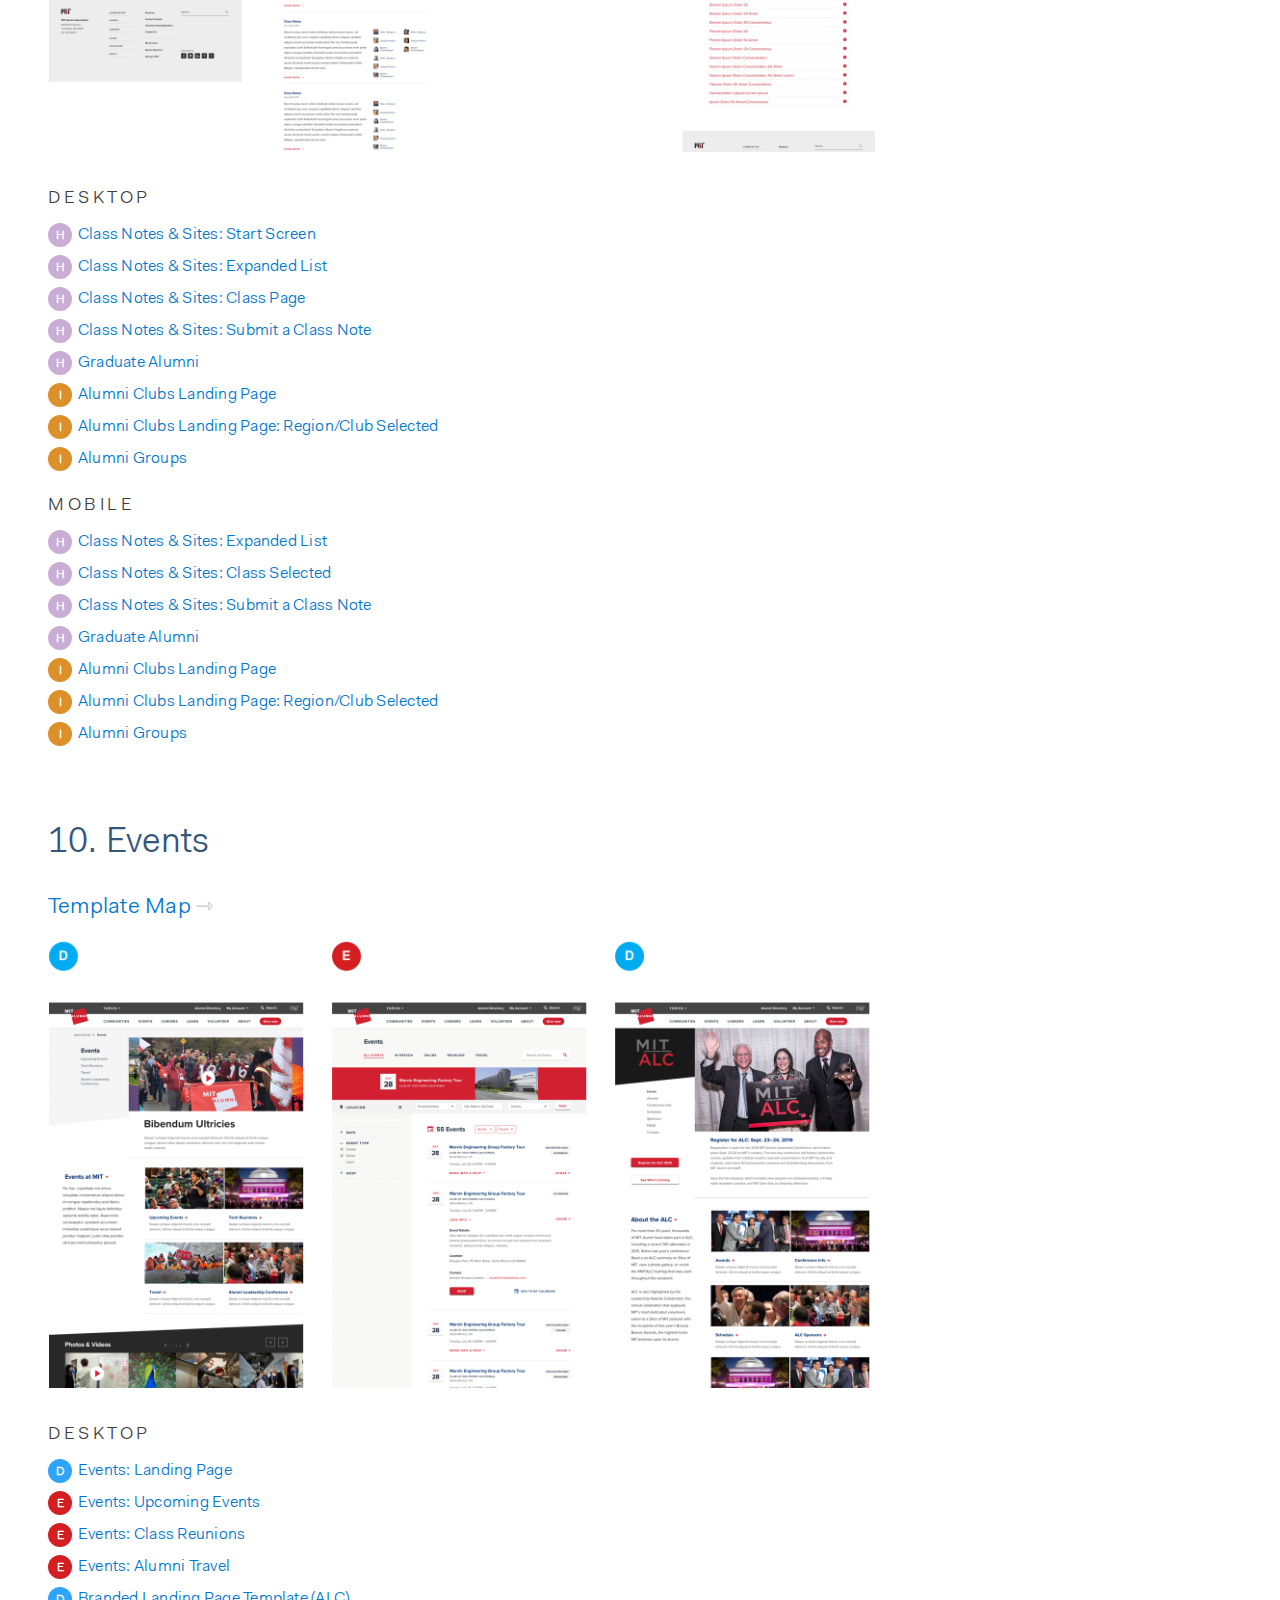
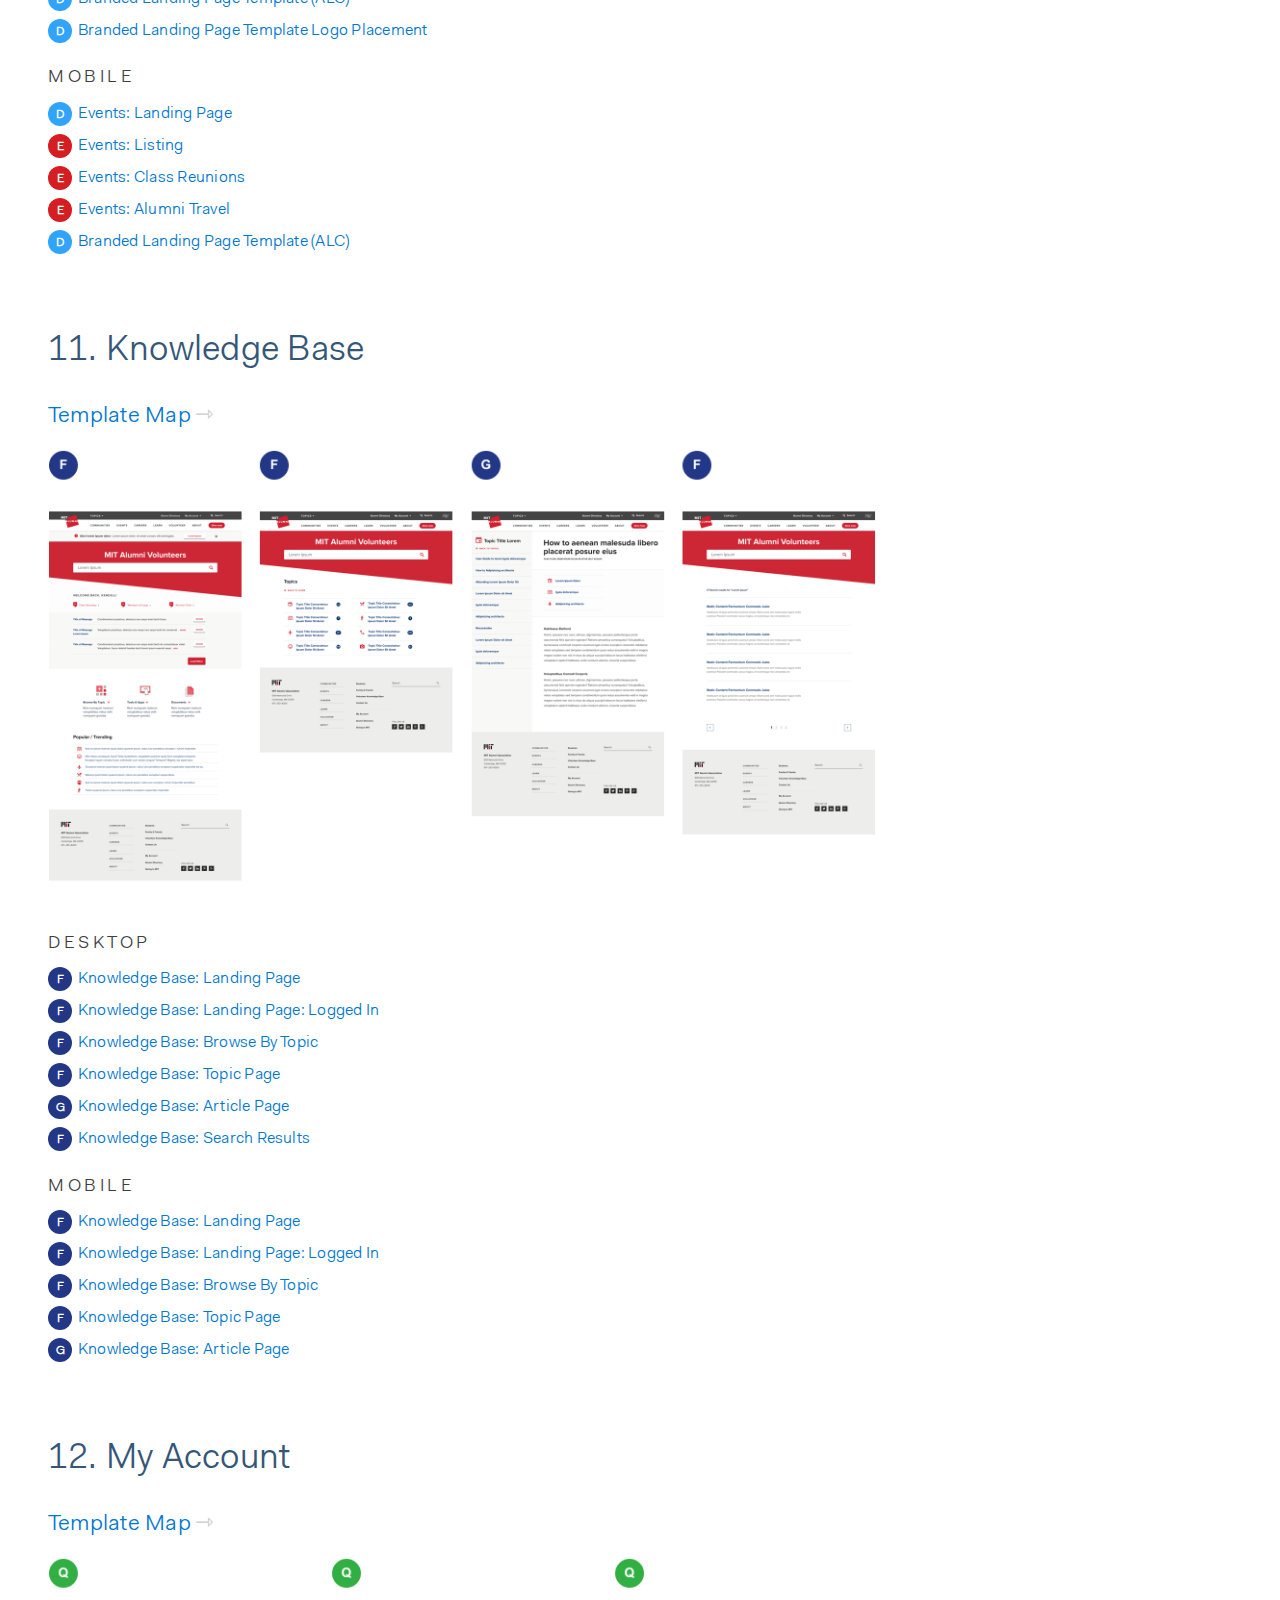
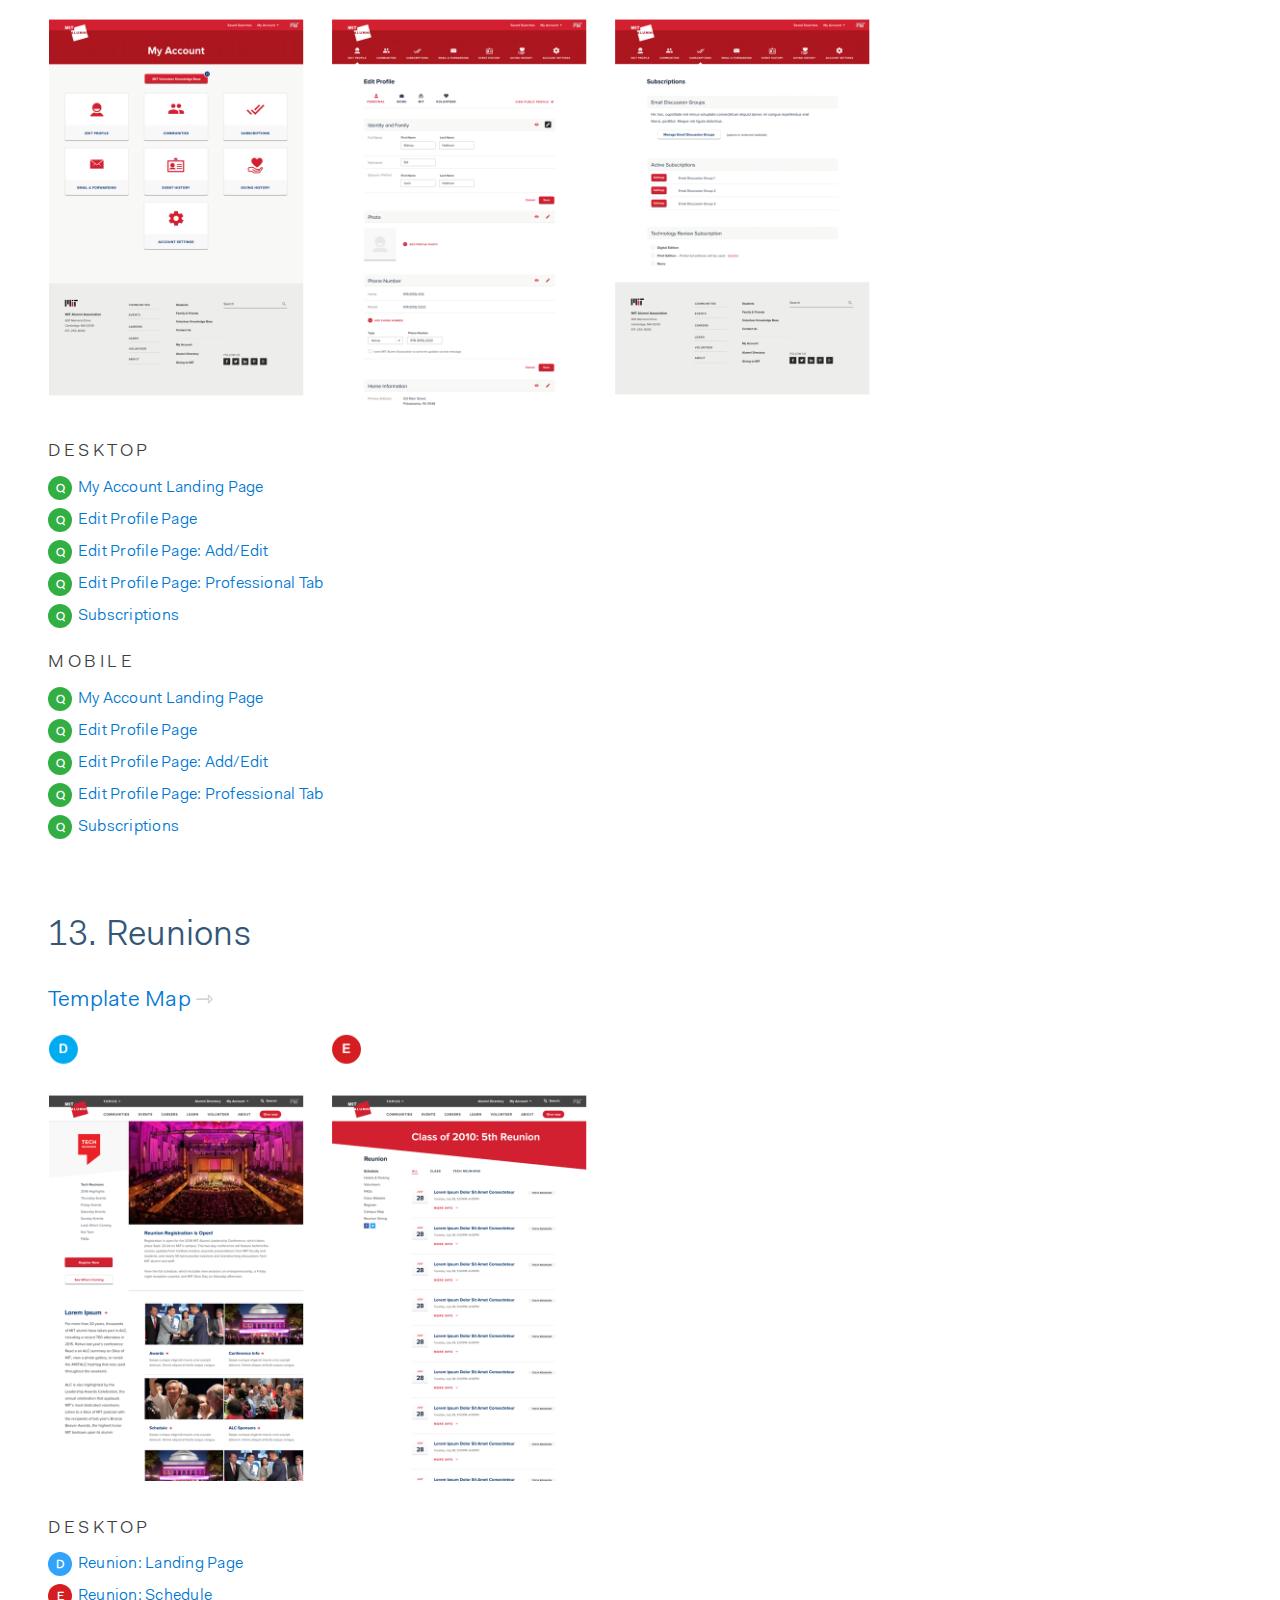
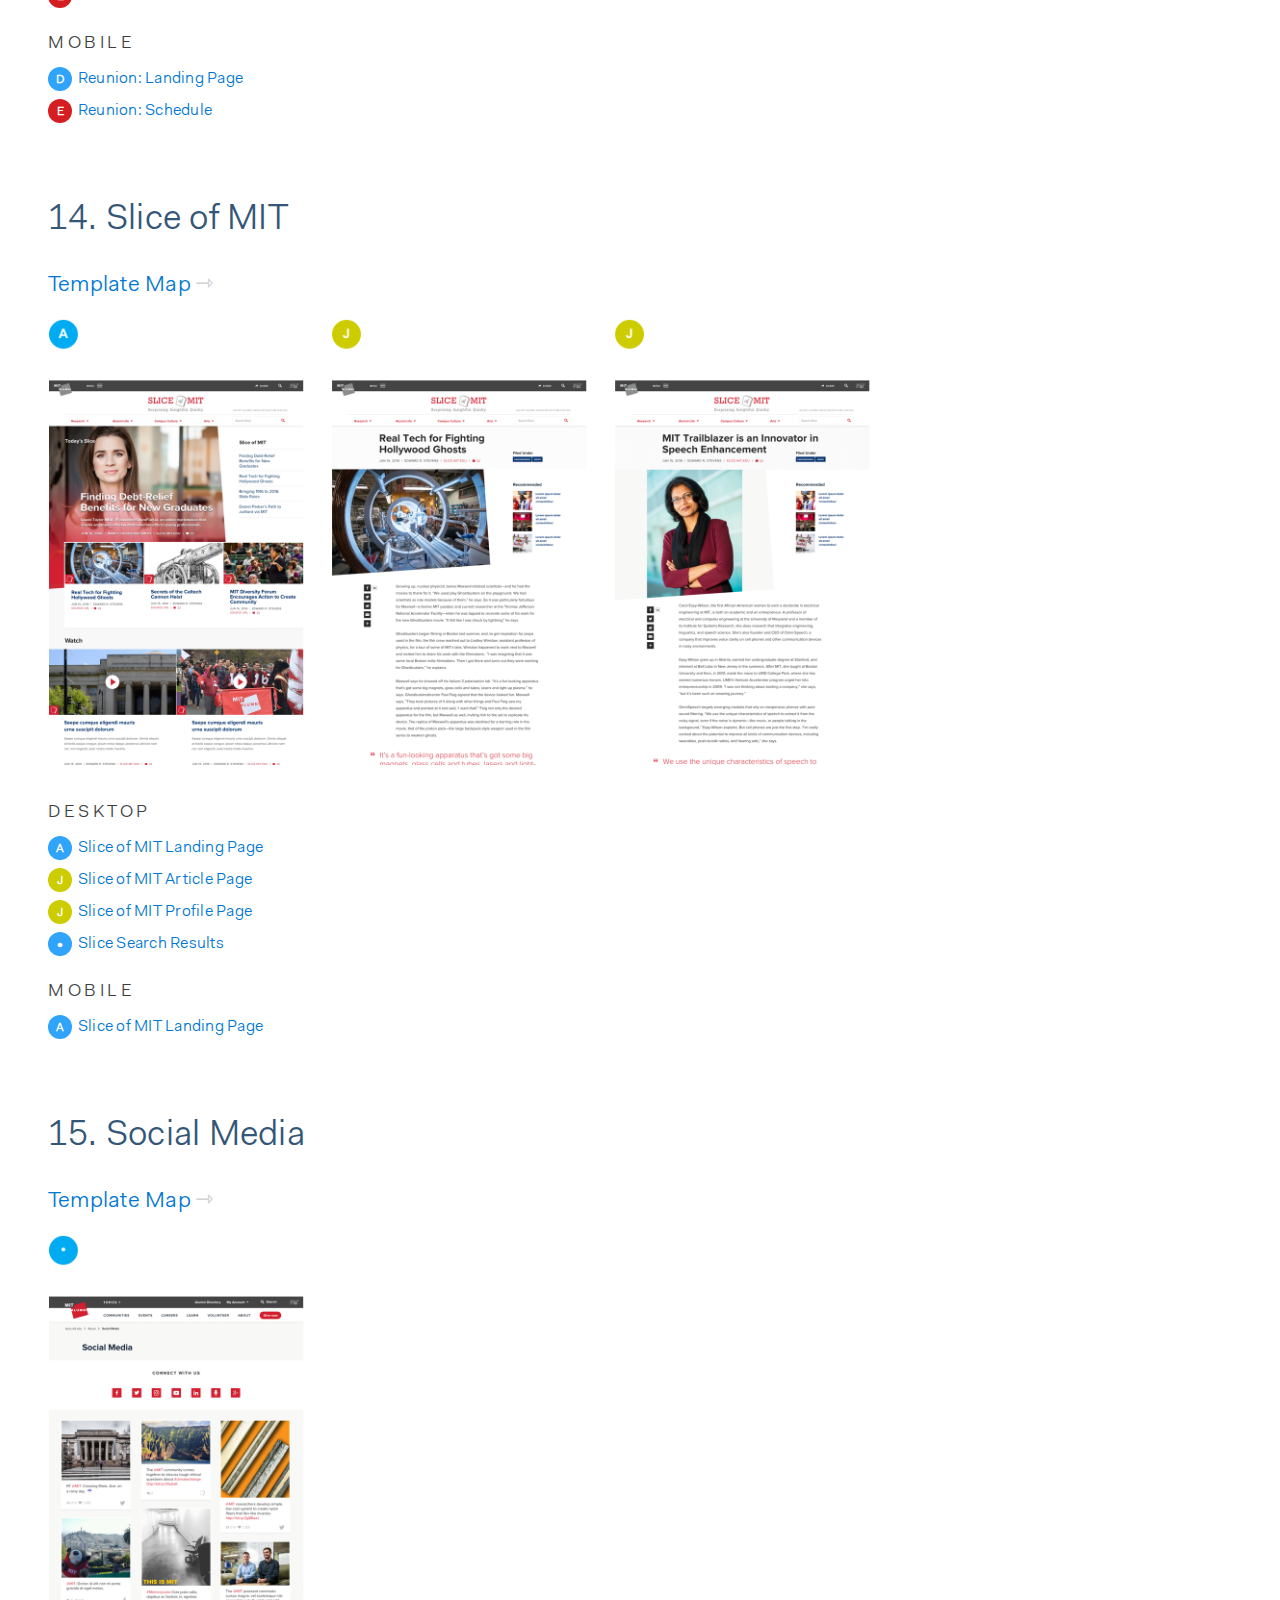
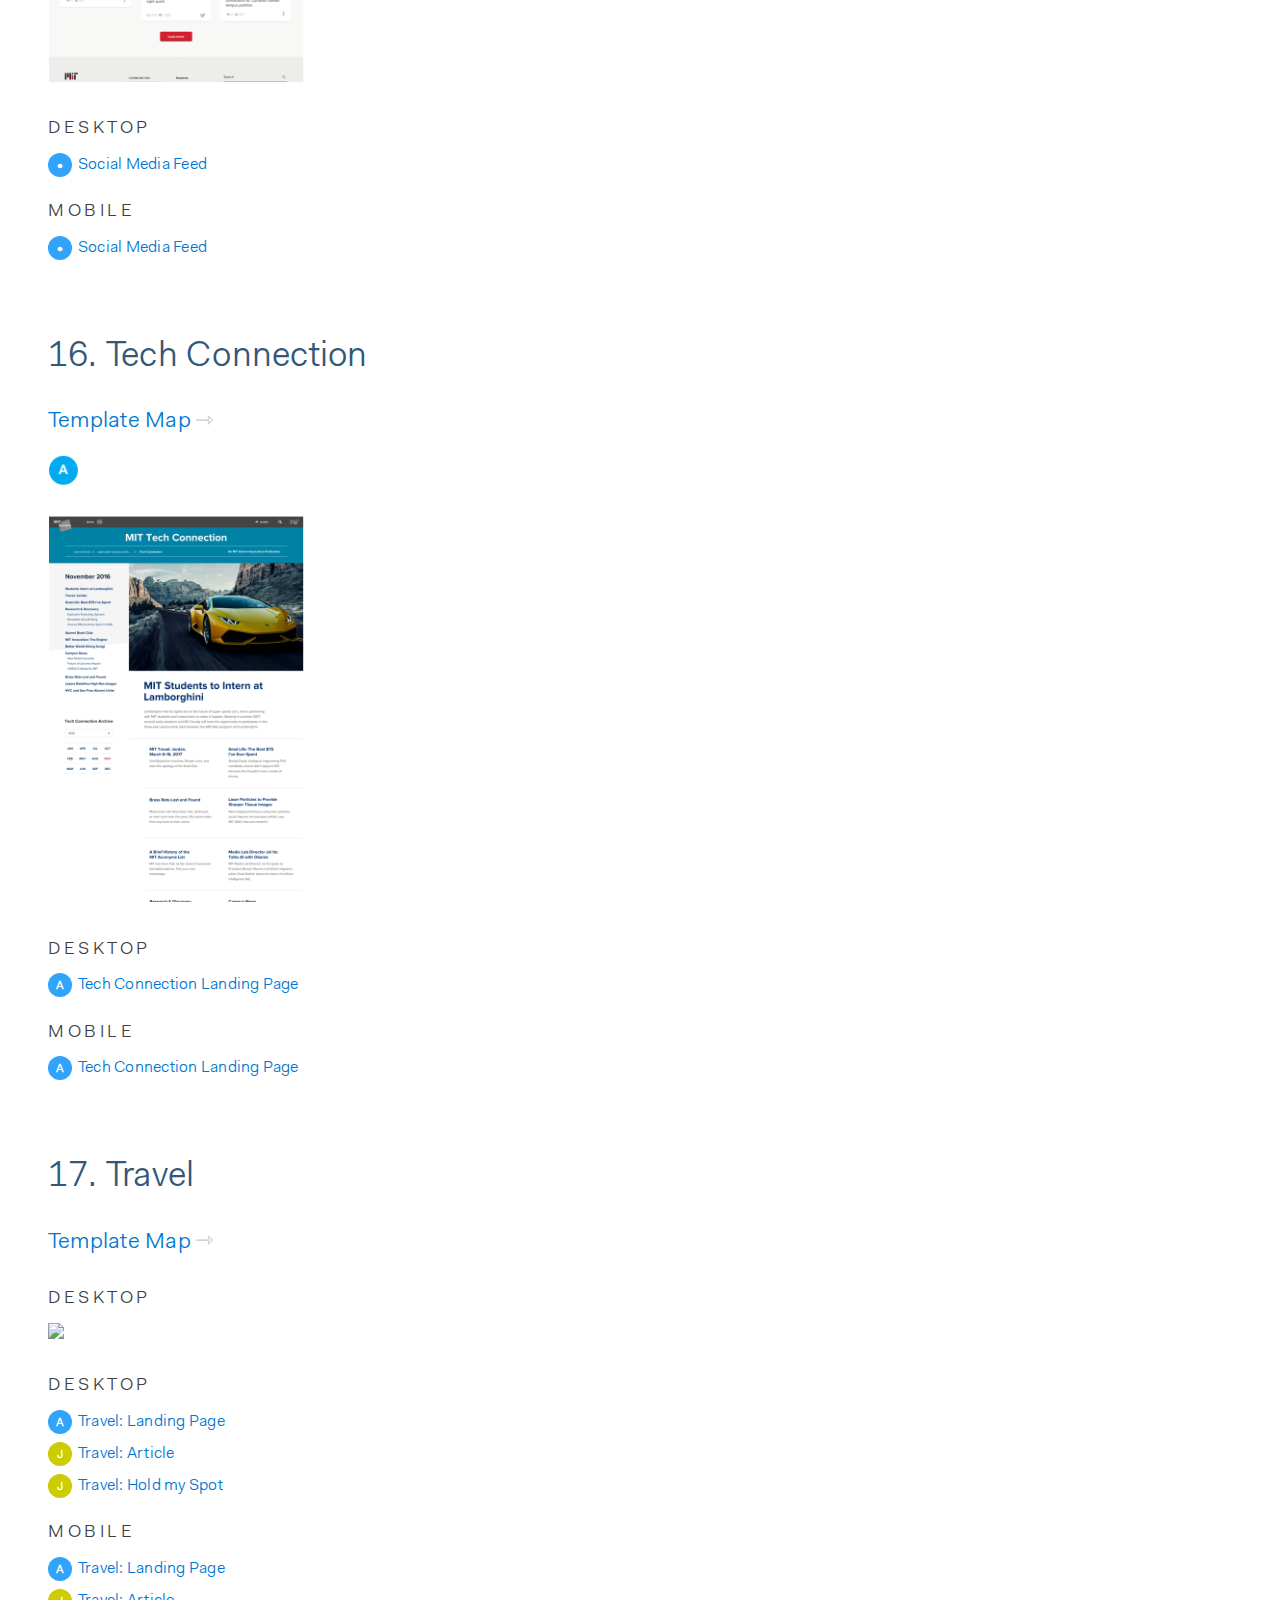
==== commit ed8ff6d3: "Finish Authoring Guide" ====
--- a/index.html
+++ b/index.html
@@ -55,10 +55,13 @@
 	</script>
 </head><body>
 	<body class="content-guide">
-		
-	<header class="sub">
+	<nav>
 		<a href="index.html" class="moth-logo"></a>
-	</header>
+		<ul>
+			<li><a href="index.html" class="current">Website Guide</a></li>
+			<li><a href="content-authoring.html">Content Authoring Guide</a></li>
+		</ul>
+	</nav>
 	<main>
 		<header>
 			<h1>MIT Alumni Association Website Guidelines &amp; Documentation</h1>
@@ -86,89 +89,76 @@
 				<li><a href="#tech">Tech Connection</a></li>
 				<li><a href="#travel">Travel</a></li>
 			</ol>
-			<h3><a href="content-authoring.html">Content Authoring<br>Guidelines &amp; Best Practices</a></h3>
 		</aside>
 		<section id="specs">
 			<h2><span>01.</span> Specs &amp; Documentation</h2>
-			<ol>
+			<h6>Content Model / Technical Design</h6>
+			<ul>
 				<li>
-					<h6>Content Model / Technical Design</h6>
-					<ul>
-						<li><a href="https://drive.google.com/open?id=19pSLpwVr243yJgOnCRk_UE-m8GmkwdvRtv49jw63bv8">HTML Deliverables</a></li>
-						<li><a href="https://drive.google.com/open?id=1TDvzSqWYbrJN4AtSkqjfs2ojaVoDl8v-c1WDX1hJMuk">Personalization Requirements</a></li>
-						<li><a href="https://docs.google.com/spreadsheets/d/1ZuX8pDJXv_SXu_JARqM6dt5FWnr59EjyHP9gFZ7j_h0/edit">Content Model</a></li>
-						<li><a href="https://docs.google.com/document/d/1_A1-VOueFSiqUTvPwI8AnyUzA-0YaeyN-uu8bRkhf8k/edit#heading=h.tr27potui4y9">Integration Points</a></li>
-						<li><a href="https://drive.google.com/file/d/0B0qFRp7UGda6NndGbmtnU0VXVlk/view">Architecture Diagram</a></li>
-						<li><a href="https://docs.google.com/document/d/1a2FqR9nfYQnCZf607SUYZ_zqDKO4fIwLxYstGaF32-g/edit">Technical Guiding Principles</a></li>
-						<li><a href="https://drive.google.com/open?id=16xnQUV3dpTwgJyqRdcVruKdVGqewaGvwBKDrFrwZhcs">MIT Alumni Use Cases</a></li>
-						<li><a href="https://docs.google.com/document/d/1pnnSqkD_VRqQzsgprnG-9OxSS4tHwKUueIedN9IE9h0/edit">Content Management Requirements</a></li>
-					</ul>
-				</li>
-				<li>
-					<h6>Wireframes</h6>
-					<ul>
-						<li><a href="mit-alumni-ux-FINAL.pdf">Alumni Website</a></li>
-						<li><a href="alumni-directory-ux-FINAL.pdf">Alumni Directory</a></li>
-						<li><a href="mit-alumni-account-FINAL.pdf">My Account</a></li>
-					</ul>
-				</li>
-				<li>
-					<h6>Site &amp; Template Maps</h6>
-					<ul>
-						<li><a href="AA_sitemap_v9.pdf">Site Map</a></li>
-						<li><a href="https://docs.google.com/spreadsheets/d/1mzMm-unS3Oha0tWa8MbQvcWT3V5nU9So1k6xpF4ZIUg/edit?usp=sharing">Site Map (Google Sheets)</a></li>
-						<li><a href="AA_templatemap_v9.pdf">Template Map</a></li>
-					</ul>
-				</li>
-				<li>
-					<h6 class="break">Content Inventory</h6>
-					<ul>
-						<!--li><a href="https://docs.google.com/a/mothdesign.net/spreadsheets/d/1vv50L1dyhmaJnpUPuXgT-Tr_NOKI3ReQ-v0bspfJyfo/edit?usp=sharing">My Account: Input Field Matrix</a></li-->
-						<li><a href="https://docs.google.com/spreadsheets/d/1tQt1wYNgQNijmYqZ-Q8iXehJz04M4ZrtYOctt3-cu80/edit?usp=sharing">Content Inventory (Google Sheets)</a></li>
-						<li><a href="https://docs.google.com/a/mothdesign.net/spreadsheets/d/1euGSrKNxAh2vOrUgO1HtJSLiD1gPBTdgybvgdPPhk18/edit?usp=sharing">Deliverables Tally (Google Sheets)</a></li>
-						<li><a href="https://docs.google.com/a/mothdesign.net/spreadsheets/d/1Dd89mr56K36UQxx3sk_0vYPTMwPsltbX1rpDmSu26N0/edit?usp=sharing">Deliverables &amp; Module Frequency (Google Sheets)</a></li>
-					</ul>
-				</li>
-				<li>
-					<h6>Specifications</h6>
-					<ul>
-						<li><a href="https://docs.google.com/spreadsheets/d/15LvjU2K0RRbYFkzF1HTAZmCgO-jEf4wMJcmBoMNTRYE/edit?usp=sharing">Copy Specifications (Google Sheets)</a></li>
-						<li><a href="MITAA_Photo-Guide_FINAL.pdf">Photography &amp; Image Specifications</a></li>
-						<li><a href="https://invis.io/GV87NKZSY">Copy Specifications Visual Guide</a></li>
-					</ul>
-				</li>
-			</ol>
-			<h4><a href="content-authoring.html">Content Authoring Guidelines &amp; Best Practices</a></h4>
+					<a href="https://drive.google.com/open?id=19pSLpwVr243yJgOnCRk_UE-m8GmkwdvRtv49jw63bv8">HTML Deliverables</a></li>
+				<li><a href="https://drive.google.com/open?id=1TDvzSqWYbrJN4AtSkqjfs2ojaVoDl8v-c1WDX1hJMuk">Personalization Requirements</a></li>
+				<li><a href="https://docs.google.com/spreadsheets/d/1ZuX8pDJXv_SXu_JARqM6dt5FWnr59EjyHP9gFZ7j_h0/edit">Content Model</a></li>
+				<li><a href="https://docs.google.com/document/d/1_A1-VOueFSiqUTvPwI8AnyUzA-0YaeyN-uu8bRkhf8k/edit#heading=h.tr27potui4y9">Integration Points</a></li>
+				<li><a href="https://drive.google.com/file/d/0B0qFRp7UGda6NndGbmtnU0VXVlk/view">Architecture Diagram</a></li>
+				<li><a href="https://docs.google.com/document/d/1a2FqR9nfYQnCZf607SUYZ_zqDKO4fIwLxYstGaF32-g/edit">Technical Guiding Principles</a></li>
+				<li><a href="https://drive.google.com/open?id=16xnQUV3dpTwgJyqRdcVruKdVGqewaGvwBKDrFrwZhcs">MIT Alumni Use Cases</a></li>
+				<li><a href="https://docs.google.com/document/d/1pnnSqkD_VRqQzsgprnG-9OxSS4tHwKUueIedN9IE9h0/edit">Content Management Requirements</a></li>
+			</ul>	
+			<h6>Wireframes</h6>
+			<ul>
+				<li><a href="mit-alumni-ux-FINAL.pdf">Alumni Website</a></li>
+				<li><a href="alumni-directory-ux-FINAL.pdf">Alumni Directory</a></li>
+				<li><a href="mit-alumni-account-FINAL.pdf">My Account</a></li>
+			</ul>
+			<h6>Site &amp; Template Maps</h6>
+			<ul>
+				<li><a href="AA_sitemap_v9.pdf">Site Map</a></li>
+				<li><a href="https://docs.google.com/spreadsheets/d/1mzMm-unS3Oha0tWa8MbQvcWT3V5nU9So1k6xpF4ZIUg/edit?usp=sharing">Site Map (Google Sheets)</a></li>
+					<li><a href="AA_templatemap_v9.pdf">Template Map</a></li>
+			</ul>
+			<h6 class="break">Content Inventory</h6>
+			<ul>
+				<li><a href="https://docs.google.com/spreadsheets/d/1tQt1wYNgQNijmYqZ-Q8iXehJz04M4ZrtYOctt3-cu80/edit?usp=sharing">Content Inventory (Google Sheets)</a></li>
+				<li><a href="https://docs.google.com/a/mothdesign.net/spreadsheets/d/1euGSrKNxAh2vOrUgO1HtJSLiD1gPBTdgybvgdPPhk18/edit?usp=sharing">Deliverables Tally (Google Sheets)</a></li>
+				<li><a href="https://docs.google.com/a/mothdesign.net/spreadsheets/d/1Dd89mr56K36UQxx3sk_0vYPTMwPsltbX1rpDmSu26N0/edit?usp=sharing">Deliverables &amp; Module Frequency (Google Sheets)</a></li>
+			</ul>
+			<h6>Specifications</h6>
+			<ul>
+				<li><a href="https://docs.google.com/spreadsheets/d/15LvjU2K0RRbYFkzF1HTAZmCgO-jEf4wMJcmBoMNTRYE/edit?usp=sharing">Copy Specifications (Google Sheets)</a></li>
+				<li><a href="MITAA_Photo-Guide_FINAL.pdf">Photography &amp; Image Specifications</a></li>
+				<li><a href="https://invis.io/GV87NKZSY">Copy Specifications Visual Guide</a></li>
+				<li><a href="content-authoring.html">Content Authoring Guidelines &amp; Best Practices</a></li>
+			</ul>
 		</section>
 		<section id="prototypes">
 			<h2><span>02.</span> Prototypes</h2>
-			<ol>
+			<ul>
 				<li><a href="hover_states/" target="_blank">Hover Effects Demo: Alumni Red</a></li>
 				<li><a href="hover_states/index_aagray" target="_blank">Hover Effects Demo: Alumni Gray</a></li>
 				<li><a href="hover_states/index_aablue" target="_blank">Hover Effects Demo: Alumni Formal Blue</a></li>
 				<li><a href="hover_states/index_gray" target="_blank">Hover Effects Demo: Dark Gray</a></li>
 				<li><a href="hover_states/index_darkblue" target="_blank">Hover Effects Demo: Navy Blue</a></li>
-			</ol>
+			</ul>
 		</section>
 		<section id="navigation">
 			<h2><span>03.</span> Navigation</h2>
 			<h5>Desktop &amp; Tablet</h5>
-			<ol>
-				<li><a href="https://invis.io/YU9N96PT5#/210228487_Nav_Desktop">Default Navigation</a></li>
-				<li><a href="https://invis.io/YU9N96PT5#/210228486_Nav_D_Topics">Default Navigation: Topics Dropdown</a></li>
-				<li><a href="https://invis.io/YU9N96PT5#/210228485_Nav_D_Open_Search___Quick_Links">Default Navigation: Search &amp; Quick Links</a></li>
-				<li><a href="https://invis.io/YU9N96PT5#/210228483_Nav_D_Condensed">Condensed Navigation</a></li>
-				<li><a href="https://invis.io/YU9N96PT5#/210228481_Nav_D_Condensed_Open_Topics">Condensed Navigation: Topics Dropdown</a></li>
-				<li><a href="https://invis.io/YU9N96PT5#/210228482_Nav_D_Condensed_Share">Condensed Navigation: Share</a></li>
-				<li><a href="https://invis.io/YU9N96PT5#/210228480_Nav_D_Condensed_Open_Search">Condensed Navigation: Search</a></li>
-				<li><a href="https://invis.io/YU9N96PT5#/210228484_Nav_D_Footer">Desktop: Footer</a></li>
-			</ol>
-			<h5 class="break">Mobile</h5>
-			<ol>
-				<li><a href="https://invis.io/KB9N9ARNJ#/210229652_M_Nav_Open">Mobile: Dropdown</a></li>
-				<li><a href="https://invis.io/KB9N9ARNJ#/210229651_M_Nav_Open_Topics">Mobile: Topics</a></li>
-				<li><a href="https://invis.io/KB9N9ARNJ#/210229650_M_Nav_Footer">Mobile: Footer</a></li>
-			</ol>
+			<ul>
+				<li><a href="images/guide/desktop/Nav_Desktop@2x.png" data-lightbox="nav">Default Navigation</a></li>
+				<li><a href="images/guide/desktop/Nav_D Topics@2x.png" data-lightbox="nav">Default Navigation: Topics Dropdown</a></li>
+				<li><a href="images/guide/desktop/Nav_D Open Search + Quick links@2x.png" data-lightbox="nav">Default Navigation: Search &amp; Quick Links</a></li>
+				<li><a href="images/guide/desktop/Nav_D Condensed@2x.png" data-lightbox="nav">Condensed Navigation</a></li>
+				<li><a href="images/guide/desktop/Nav_D Condensed Open Topics@2x.png" data-lightbox="nav">Condensed Navigation: Topics Dropdown</a></li>
+				<li><a href="images/guide/desktop/Nav_D Condensed Share@2x.png" data-lightbox="nav">Condensed Navigation: Share</a></li>
+				<li><a href="images/guide/desktop/Nav_D Condensed Open Search@2x.png" data-lightbox="nav">Condensed Navigation: Search</a></li>
+				<li><a href="images/guide/desktop/Nav_D Footer@2x.png" data-lightbox="nav">Desktop: Footer</a></li>
+			</ul>
+			<h5 class="break">Mobile</h5>
+			<ul>
+				<li><a href="images/mobile/M_Nav Open@2x.png" data-lightbox="nav">Mobile: Dropdown</a></li>
+				<li><a href="images/mobile/M_Nav Open Topics@2x.png" data-lightbox="nav">Mobile: Topics</a></li>
+				<li><a href="images/mobile/M_Nav Footer@2x.png" data-lightbox="nav">Mobile: Footer</a></li>
+			</ul>
 		</section>
 		<section id="landing">
 			<h2><span>04.</span> Landing Page Templates</h2>
@@ -176,18 +166,17 @@
 			<img src="images/guide/a-c.png">
 			<h5 class="break">Desktop</h5>
 			<ol>
-				<li><a href="https://invis.io/YU9N96PT5#/210234175_0-0_Home_-Less_Content-"><span class="letter">A</span>Visual Groups: Home Page - Less Content</a></li>
-				<li><a href="https://invis.io/YU9N96PT5#/210234192_0-0_Home_-Most_Content-"><span class="letter">A</span>Visual Groups: Home Page - More Content</a></li>
-				<li><a href="https://invis.io/YU9N96PT5#/210236996_7-B_Generic"><span class="letter">B</span>Topcis Landing Page</a></li>
-				<!--li><a href="https://invis.io/YU9N96PT5#/210237181_7-C_Enhanced"><span class="letter">B</span>Topics Landing Page with Feature/spotlight Area</a></li-->
-				<li><a href="https://invis.io/YU9N96PT5#/210237627_Generic_Content_Landing"><span class="letter">C</span>Content Landing Page</a></li>
-			</ol>
-			<h5>Mobile</h5>
-			<ol>
-				<li><a href="https://invis.io/KB9N9ARNJ#/210234206_M_0-0_Home"><span class="letter">A</span>Visual Groups: Home Page</a></li>
-				<li><a href="https://invis.io/KB9N9ARNJ#/210237030_M_7-B_Generic"><span class="letter">B</span>Category Landing Page: Generic</a></li>
-				<li><a href="https://invis.io/KB9N9ARNJ#/210237194_M_7-C_Enhanced"><span class="letter">B</span>Category Landing Page: Featured Story</a></li>
-				<li><a href="https://invis.io/KB9N9ARNJ#/210237663_M_Generic_Content_Landing"><span class="letter">C</span>Content Landing Page</a></li>
+				<li><a href="images/guide/desktop/0.0 Home (Less content)@2x.png" data-lightbox="landing"><span class="letter">A</span>Visual Groups: Home Page - Less Content</a></li>
+				<li><a href="images/guide/desktop/0.0 Home (More content)@2x.png" data-lightbox="landing"><span class="letter">A</span>Visual Groups: Home Page - More Content</a></li>
+				<li><a href="images/guide/desktop/7.B_Generic@2x.png" data-lightbox="landing"><span class="letter">B</span>Topcis Landing Page</a></li>
+				<li><a href="images/guide/desktop/Generic Content Landing@2x.png" data-lightbox="landing"><span class="letter">C</span>Content Landing Page</a></li>
+			</ol>
+			<h5>Mobile</h5>
+			<ol>
+				<li><a href="images/guide/mobile/M_0.0 Home@2x.png" data-lightbox="landing"><span class="letter">A</span>Visual Groups: Home Page</a></li>
+				<li><a href="images/guide/mobile/M_7.B_Generic@2x.png" data-lightbox="landing"><span class="letter">B</span>Category Landing Page: Generic</a></li>
+				<li><a href="images/guide/mobile/M_7.C_Enhanced@2x.png" data-lightbox="landing"><span class="letter">B</span>Category Landing Page: Featured Story</a></li>
+				<li><a href="images/guide/mobile/M_Generic Content Landing@2x.png" data-lightbox="landing"><span class="letter">C</span>Content Landing Page</a></li>
 			</ol>
 		</section>
 		<section id="story">
@@ -197,21 +186,20 @@
 			<br>
 			<h5 class="break">Desktop</h5>
 			<ol>
-				<li><a href="https://invis.io/YU9N96PT5#/210239042_7-J_Article"><span class="letter yellow">J</span>Article Page with Photo</a></li>
-				<li><a href="https://invis.io/YU9N96PT5#/212324367_7-J_Article_With_Video"><span class="letter yellow">J</span>Article Page with Video</a></li>
-				<li><a href="https://invis.io/YU9N96PT5#/210240059_7-K_Photo_Slideshow"><span class="letter yellow">K</span>Photo Gallery Page Template</a></li>
-				<li><a href="https://invis.io/YU9N96PT5#/210240068_7-K_Photo_Slideshow_Modal"><span class="letter yellow">•</span>Photo Gallery Modal</a></li>
-				<li><a href="https://invis.io/YU9N96PT5#/210240243_7-L_Audio"><span class="letter yellow">L</span>Audio Page Template</a></li>
-				<li><a href="https://invis.io/YU9N96PT5#/212322973_7-L_Audio_Modal"><span class="letter yellow">L</span>Audio Modal</a></li>
-				<li><a href="https://invis.io/YU9N96PT5#/210240219_7-L_Video"><span class="letter yellow">L</span>Video Page Template</a></li>
-				<li><a href="https://invis.io/YU9N96PT5#/212322975_7-L_Video_Modal"><span class="letter yellow">L</span>Video Modal</a></li>
-				<li><a href="https://invis.io/YU9N96PT5#/210240422_7-M_Feature"><span class="letter yellow">M</span>Feature Article</a></li>
-			</ol>
-			<h5>Mobile</h5>
-			<ol>
-				<li><a href="https://invis.io/KB9N9ARNJ#/210239061_M_7-J_Article"><span class="letter yellow">J</span>Article Page Template</a></li>
-				<li><a href="https://invis.io/KB9N9ARNJ#/210240906_M_7-L_Video"><span class="letter yellow">K</span><span class="letter yellow">L</span>Photo Gallery/Video/Audio Page Template</a></li>
-				<li><a href="https://invis.io/KB9N9ARNJ#/210240907_M_7-M_Feature"><span class="letter yellow">M</span>Feature Article</a></li>
+				<li><a href="images/guide/desktop/7.J_Article@2x.png" data-lightbox="story"><span class="letter yellow">J</span>Article Page with Photo</a></li>
+				<li><a href="images/guide/desktop/7.J_Article_with_Video_212324367@2x.png" data-lightbox="story"><span class="letter yellow">J</span>Article Page with Video</a></li>
+				<li><a href="images/guide/desktop/7.K_Photo Slideshow_210240059@2x.png" data-lightbox="story"><span class="letter yellow">K</span>Photo Gallery Page Template</a></li>
+				<li><a href="images/guide/desktop/7.K_Photo Slideshow Modal@2x.png" data-lightbox="story"><span class="letter yellow">•</span>Photo Gallery Modal</a></li>
+				<li><a href="images/guide/desktop/7.L_Audio_210240243@2x.png" data-lightbox="story"><span class="letter yellow">L</span>Audio Page Template</a></li>
+				<li><a href="images/guide/desktop/7.L_Video_210240219@2x.png" data-lightbox="story"><span class="letter yellow">L</span>Video Page Template</a></li>
+				<li><a href="images/guide/desktop/7.L_Video Modal_212322975@2x.png" data-lightbox="story"><span class="letter yellow">L</span>Video Modal</a></li>
+				<li><a href="images/guide/desktop/7.M_Feature@2x.png" data-lightbox="story"><span class="letter yellow">M</span>Feature Article</a></li>
+			</ol>
+			<h5>Mobile</h5>
+			<ol>
+				<li><a href="images/guide/mobile/M_7.J_Article_210239061@2x.png" data-lightbox="story"><span class="letter yellow">J</span>Article Page Template</a></li>
+				<li><a href="images/guide/mobile/M_7.L_Video_210240906@2x.png" data-lightbox="story"><span class="letter yellow">K</span><span class="letter yellow">L</span>Photo Gallery/Video/Audio Page Template</a></li>
+				<li><a href="images/guide/mobile/M_7.M_Feature@2x.jpg" data-lightbox="story"><span class="letter yellow">M</span>Feature Article</a></li>
 			</ol>
 		</section>
 		<section id="generic">
@@ -220,28 +208,28 @@
 			<img src="images/guide/d.png">
 			<h5 class="break">Desktop</h5>
 			<ol>
-				<li><a href="https://invis.io/YU9N96PT5#/210242631_Generic_Content_Page"><span class="letter">D</span>Site Article Page</a></li>
-				<li><a href="https://invis.io/YU9N96PT5#/210242807_Search_Results"><span class="letter">D</span>Search Results</a></li>
-				<li><a href="https://invis.io/YU9N96PT5#/210242806_Search_Results_-_Logged-In"><span class="letter">D</span>Search Results - Logged In</a></li>
-			</ol>
-			<h5 class="break">Mobile</h5>
-				<ol><li><a href="https://invis.io/KB9N9ARNJ#/210928213_M_Search_Results_-_Logged_In"><span class="letter">D</span>Search Results - Logged In</a></li></ol>
+				<li><a href="images/guide/desktop/Generic Content Page@2x.png" data-lightbox="generic"><span class="letter">D</span>Site Article Page</a></li>
+				<li><a href="images/guide/desktop/Search Results@2x.png" data-lightbox="generic"><span class="letter">D</span>Search Results</a></li>
+				<li><a href="images/guide/desktop/Search Results - Logged-In@2x.png" data-lightbox="generic"><span class="letter">D</span>Search Results - Logged In</a></li>
+			</ol>
+			<h5 class="break">Mobile</h5>
+				<ol><li><a href="images/guide/mobile/M Search Results - Logged In@2x.png"><span class="letter">D</span>Search Results - Logged In</a></li></ol>
 			<h5 class="break">Form Elements</h5>
-			<ol>
-				<li><a href="https://invis.io/YU9N96PT5#/210243412_HTML_Typographic_Elements">Basic HTML Elements</a></li>
-				<li><a href="https://invis.io/YU9N96PT5#/210384377_Form_Example">Basic Form Example</a></li>
-				<li><a href="https://invis.io/YU9N96PT5#/210243430_Calendar_And_Date_Picker">Date Picker / Multi-select</a></li>
-				<li><a href="https://invis.io/YU9N96PT5#/210243438_1-Column_Form">One Column Form</a></li>
-				<li><a href="https://invis.io/YU9N96PT5#/210243442_2-Column_Form">Two Column Form</a></li>
-				<li><a href="https://invis.io/YU9N96PT5#/210243443_3-Column_Form">Three Column Form</a></li>
-			</ol>
+			<ul>
+				<li><a href="images/guide/desktop/HTML Typographic Elements@2x.png" data-lightbox="generic">Basic HTML Elements</a></li>
+				<li><a href="images/guide/desktop/form_example@2x.png" data-lightbox="generic">Basic Form Example</a></li>
+				<li><a href="images/guide/desktop/Calendar and Date picker@2x.png" data-lightbox="generic">Date Picker / Multi-select</a></li>
+				<li><a href="images/guide/desktop/1-Column Form@2x.png" data-lightbox="generic">One Column Form</a></li>
+				<li><a href="images/guide/desktop/2-Column Form@2x.png" data-lightbox="generic">Two Column Form</a></li>
+				<li><a href="images/guide/desktop/3-Column Form@2x.png" data-lightbox="generic">Three Column Form</a></li>
+			</ul>
 			<h5 class="break">Popup Modals</h5>
-			<ol>
-				<li><a href="https://invis.io/YU9N96PT5#/212330203_Info_Modal">Info dialog</a></li>
-				<li><a href="https://invis.io/YU9N96PT5#/212330202_Success_Modal">Success Message</a></li>
-				<li><a href="https://invis.io/YU9N96PT5#/212330200_Warning_Modal">Warning dialog</a></li>
-				<li><a href="https://invis.io/YU9N96PT5#/212330199_Modal_Form">Modal Form</a></li>
-			</ol>
+			<ul>
+				<li><a href="images/guide/desktop/Info_Modal@2x.png" data-lightbox="generic">Info dialog</a></li>
+				<li><a href="images/guide/desktop/Success_Modal@2x.png" data-lightbox="generic">Success Message</a></li>
+				<li><a href="images/guide/desktop/Warning_Modal@2x.png" data-lightbox="generic">Warning dialog</a></li>
+				<li><a href="images/guide/desktop/Modal_Form@2x.png" data-lightbox="generic">Modal Form</a></li>
+			</ul>
 		</section>
 		<section id="about">
 			<h2><span>07.</span> About Us</h2>
@@ -249,13 +237,13 @@
 			<img src="images/guide/d-about.png">
 			<h5>Desktop</h5>
 			<ol>
-				<li><a href="https://invis.io/YU9N96PT5#/210244525_6-0_About"><span class="letter">C</span>About Us Example</a></li>
-				<li><a href="https://invis.io/YU9N96PT5#/210244534_6-2-1_Board_Of_Directors"><span class="letter">C</span>About Us Example: Board of Directors</a></li>
-				<li><a href="https://invis.io/YU9N96PT5#/210244541_6-2-3_Nominate_A_Candidate	"><span class="letter">C</span>About Us Example: Nominate a Candidate</a></li>
-			</ol>
-			<h5 class="break">Mobile</h5>
-			<ol>
-				<li><a href="https://invis.io/KB9N9ARNJ#/210244557_M_6-0_About"><span class="letter">C</span>About Us Example</a></li>
+				<li><a href="images/guide/desktop/6.0_About@2x.png" data-lightbox="about"><span class="letter">C</span>About Us Example</a></li>
+				<li><a href="images/guide/desktop/6.2.1_Board of Directors@2x.png" data-lightbox="about"><span class="letter">C</span>About Us Example: Board of Directors</a></li>
+				<li><a href="images/guide/desktop/6.2.3_Nominate a Candidate@2x.png" data-lightbox="about"><span class="letter">C</span>About Us Example: Nominate a Candidate</a></li>
+			</ol>
+			<h5 class="break">Mobile</h5>
+			<ol>
+				<li><a href="images/guide/mobile/M_6.0_About@2x.png" data-lightbox="about"><span class="letter">C</span>About Us Example</a></li>
 			</ol>
 		</section>
 		<section id="alumni">
@@ -264,31 +252,31 @@
 			<img src="images/guide/n-p.png">
 			<h5 class="break">Desktop</h5>
 			<ol>
-				<li><a href="https://invis.io/YU9N96PT5#/210245860_8-0_Directory_Landing"><span class="letter green">N</span>Alumni Directory Start Screen</a></li>
-				<li><a href="https://invis.io/YU9N96PT5#/210245863_8-0_Directory_Landing_Search"><span class="letter green">N</span>Predictive Search Example</a></li>
-				<li><a href="https://invis.io/YU9N96PT5#/210245913_8-x_Directory_Search_Results"><span class="letter green">O</span>Search Results</a></li>
-				<li><a href="https://invis.io/YU9N96PT5#/210245923_8-x_Directory_Search_Add_Saved_Search"><span class="letter green">O</span>Add Saved Search</a></li>
-				<li><a href="https://invis.io/YU9N96PT5#/210245939_8-x-x_Public_Profile"><span class="letter green">P</span>Public Profile</a></li>
-			</ol>
-			<h5>Mobile</h5>
-			<ol>
-				<li><a href="https://invis.io/KB9N9ARNJ#/210246200_M_8-0_Directory_Landing"><span class="letter green">N</span>Alumni Directory Start Screen</a></li>
-				<li><a href="https://invis.io/KB9N9ARNJ#/210246228_M_8-0_Directory_Landing_Search"><span class="letter green">N</span>Predictive Search Example</a></li>
-				<li><a href="https://invis.io/KB9N9ARNJ#/210246363_M_8-x_Directory_Search_Results"><span class="letter green">O</span>Search Results</a></li>
-				<li><a href="https://invis.io/KB9N9ARNJ#/210246408_M_8-x-x_Public_Profile"><span class="letter green">P</span>Public Profile</a></li>
-				<li><a href="https://invis.io/KB9N9ARNJ#/210246471_M_8-x_Directory_Search_Filters_1"><span class="letter green">O</span>Filter: Default View</a></li>
-				<li><a href="https://invis.io/KB9N9ARNJ#/210246472_M_8-x_Directory_Search_Filters_2"><span class="letter green">O</span>Filter: Location</a></li>
-				<li><a href="https://invis.io/KB9N9ARNJ#/210246473_M_8-x_Directory_Search_Filters_3"><span class="letter green">O</span>Filter: Location Selected</a></li>
-				<li><a href="https://invis.io/KB9N9ARNJ#/210246474_M_8-x_Directory_Search_Filters_4"><span class="letter green">O</span>Filter: Course List</a></li>
+				<li><a href="images/guide/desktop/8.0_Directory Landing@2x.png" data-lightbox="alumni"><span class="letter green">N</span>Alumni Directory Start Screen</a></li>
+				<li><a href="images/guide/desktop/8.0_Directory Landing search@2x.png" data-lightbox="alumni"><span class="letter green">N</span>Predictive Search Example</a></li>
+				<li><a href="images/guide/desktop/8.x_Directory Search results@2x.png" data-lightbox="alumni"><span class="letter green">O</span>Search Results</a></li>
+				<li><a href="images/guide/desktop/8.x_Directory Search Add Saved Search@2x.png" data-lightbox="alumni"><span class="letter green">O</span>Add Saved Search</a></li>
+				<li><a href="images/guide/desktop/8.x.x_Public Profile@2x.png" data-lightbox="alumni"><span class="letter green">P</span>Public Profile</a></li>
+			</ol>
+			<h5>Mobile</h5>
+			<ol>
+				<li><a href="images/guide/mobile/M_8.0_Directory Landing@2x.png" data-lightbox="alumni"><span class="letter green">N</span>Alumni Directory Start Screen</a></li>
+				<li><a href="images/guide/mobile/M_8.0_Directory Landing search@2x.png" data-lightbox="alumni"><span class="letter green">N</span>Predictive Search Example</a></li>
+				<li><a href="images/guide/mobile/M_8.x_Directory Search results@2x.pngM_8.x.x_Public Profile@2x.png" data-lightbox="alumni"><span class="letter green">O</span>Search Results</a></li>
+				<li><a href="images/guide/mobile/M_8.x.x_Public Profile@2x.png" data-lightbox="alumni"><span class="letter green">P</span>Public Profile</a></li>
+				<li><a href="images/guide/mobile/M_8.x_Directory Search Filters 1@2x.png" data-lightbox="alumni"><span class="letter green">O</span>Filter: Default View</a></li>
+				<li><a href="images/guide/mobile/M_8.x_Directory Search Filters 2@2x.png" data-lightbox="alumni"><span class="letter green">O</span>Filter: Location</a></li>
+				<li><a href="images/guide/mobile/M_8.x_Directory Search Filters 3@2x.png" data-lightbox="alumni"><span class="letter green">O</span>Filter: Location Selected</a></li>
+				<li><a href="images/guide/mobile/M_8.x_Directory Search Filters 4@2x.png" data-lightbox="alumni"><span class="letter green">O</span>Filter: Course List</a></li>
 			</ol>
 			<h5>Tablet</h5>
 			<ol>
-				<li><a href="https://invis.io/CD9U61FP6#/212307304_8-x_Directory_Tablet_Search_Results"><span class="letter green">O</span>Search Results</a></li>
-				<li><a href="https://invis.io/CD9U61FP6#/212307303_8-x_Directory_Tablet_Search_Filters_1"><span class="letter green">O</span>Filter: Default View</a></li>
-				<li><a href="https://invis.io/CD9U61FP6#/212307302_8-x_Directory_Tablet_Search_Filters_3"><span class="letter green">O</span>Filter: Location</a></li>
-				<li><a href="https://invis.io/CD9U61FP6#/212307301_8-x_Directory_Tablet_Search_Filters_4"><span class="letter green">O</span>Filter: Course List</a></li>
-				<li><a href="https://invis.io/CD9U61FP6#/212310613_T_8-x-x_Public_Profile"><span class="letter green">P</span>Public Profile</a></li>
-				<li><a href="https://invis.io/CD9U61FP6#/212310612_T_8-x-x_Public_Profile_Next_Results"><span class="letter green">P</span>Public Profile: Expanded Results</a></li>
+				<li><a href="images/guide/tablet/8.x_Directory Tablet Search results@2x.png" data-lightbox="alumni"><span class="letter green">O</span>Search Results</a></li>
+				<li><a href="images/guide/tablet/8.x_Directory Tablet Search Filters 1@2x.png" data-lightbox="alumni"><span class="letter green">O</span>Filter: Default View</a></li>
+				<li><a href="images/guide/tablet/8.x_Directory Tablet Search Filters 3@2x.png" data-lightbox="alumni"><span class="letter green">O</span>Filter: Location</a></li>
+				<li><a href="images/guide/tablet/8.x_Directory Tablet Search Filters 4@2x.png" data-lightbox="alumni"><span class="letter green">O</span>Filter: Course List</a></li>
+				<li><a href="images/guide/tablet/T_8.x.x_Public Profile@2x.png" data-lightbox="alumni"><span class="letter green">P</span>Public Profile</a></li>
+				<li><a href="images/guide/tablet/T_8.x.x_Public Profile_Next_Results@2x.png" data-lightbox="alumni"><span class="letter green">P</span>Public Profile: Expanded Results</a></li>
 			</ol>
 		</section>
 		<section id="communities">
@@ -297,24 +285,24 @@
 			<img src="images/guide/h-i.png">
 			<h5 class="break">Desktop</h5>
 			<ol>
-				<li><a href="https://invis.io/YU9N96PT5#/210247163_1-3_Class_Notes_Landing"><span class="letter violet">H</span>Class Notes &amp; Sites: Start Screen</a></li>
-				<li><a href="https://invis.io/YU9N96PT5#/210247183_1-3_Class_Notes"><span class="letter violet">H</span>Class Notes &amp; Sites: Expanded List</a></li>
-				<li><a href="https://invis.io/YU9N96PT5#/210247513_1-3-x_Class_Page"><span class="letter violet">H</span>Class Notes &amp; Sites: Class Page</a></li>
-				<li><a href="https://invis.io/YU9N96PT5#/212894426_1-3-x_Submit_Class_Note"><span class="letter violet">H</span>Class Notes &amp; Sites: Submit a Class Note</a></li>
-				<li><a href="https://invis.io/YU9N96PT5#/210248295_1-4_Graduate_Alumni"><span class="letter violet">H</span>Graduate Alumni</a></li>
-				<li><a href="https://invis.io/YU9N96PT5#/210248330_1-1_Alumni_Clubs"><span class="letter orange">I</span>Alumni Clubs Landing Page</a></li>
-				<li><a href="https://invis.io/YU9N96PT5#/210248341_1-1_Alumni_Clubs_Regoin_Selected"><span class="letter orange">I</span>Alumni Clubs Landing Page: Region/Club Selected</a></li>
-				<li><a href="https://invis.io/YU9N96PT5#/210248401_1-2_Alumni_Groups"><span class="letter orange">I</span>Alumni Groups</a></li>
-			</ol>
-			<h5>Mobile</h5>
-			<ol>
-				<li><a href="https://invis.io/KB9N9ARNJ#/210248511_M_1-3_Class_Notes"><span class="letter violet">H</span>Class Notes &amp; Sites: Expanded List</a></li>
-				<li><a href="https://invis.io/KB9N9ARNJ#/210248517_M_1-3-x_Class_Page"><span class="letter violet">H</span>Class Notes &amp; Sites: Class Selected</a></li>
-				<li><a href="https://invis.io/KB9N9ARNJ#/212895068_M_1-3-x_Submit_Class_Note"><span class="letter violet">H</span>Class Notes &amp; Sites: Submit a Class Note</a></li>
-				<li><a href="https://invis.io/KB9N9ARNJ#/210248535_M_1-4_Graduate_Alumni"><span class="letter violet">H</span>Graduate Alumni</a></li>
-				<li><a href="https://invis.io/KB9N9ARNJ#/210248564_M_1-1_Alumni_Clubs"><span class="letter orange">I</span>Alumni Clubs Landing Page</a></li>
-				<li><a href="https://invis.io/KB9N9ARNJ#/210248587_M_1-1_Alumni_Clubs_Regoin_Selected"><span class="letter orange">I</span>Alumni Clubs Landing Page: Region/Club Selected</a></li>
-				<li><a href="https://invis.io/KB9N9ARNJ#/210248609_M_1-2_Alumni_Groups"><span class="letter orange">I</span>Alumni Groups</a></li>
+				<li><a href="images/guide/desktop/1.3_Class Notes Landing@2x.png" data-lightbox="communities"><span class="letter violet">H</span>Class Notes &amp; Sites: Start Screen</a></li>
+				<li><a href="images/guide/desktop/1.3_Class Notes@2x.png" data-lightbox="communities"><span class="letter violet">H</span>Class Notes &amp; Sites: Expanded List</a></li>
+				<li><a href="images/guide/desktop/1.3.x_Class page@2x.png" data-lightbox="communities"><span class="letter violet">H</span>Class Notes &amp; Sites: Class Page</a></li>
+				<li><a href="images/guide/desktop/1.3.x_Submit_Class_Note@2x.png" data-lightbox="communities"><span class="letter violet">H</span>Class Notes &amp; Sites: Submit a Class Note</a></li>
+				<li><a href="images/guide/desktop/1.4_Graduate Alumni@2x.png" data-lightbox="communities"><span class="letter violet">H</span>Graduate Alumni</a></li>
+				<li><a href="images/guide/desktop/1.1 Alumni Clubs@2x.png" data-lightbox="communities"><span class="letter orange">I</span>Alumni Clubs Landing Page</a></li>
+				<li><a href="images/guide/desktop/1.1 Alumni Clubs_Regoin Selected@2x.png" data-lightbox="communities"><span class="letter orange">I</span>Alumni Clubs Landing Page: Region/Club Selected</a></li>
+				<li><a href="images/guide/desktop/1.2_Alumni Groups@2x.png" data-lightbox="communities"><span class="letter orange">I</span>Alumni Groups</a></li>
+			</ol>
+			<h5>Mobile</h5>
+			<ol>
+				<li><a href="images/guide/mobile/M_1.3_Class Notes_210248511@2x.png" data-lightbox="communities"><span class="letter violet">H</span>Class Notes &amp; Sites: Expanded List</a></li>
+				<li><a href="images/guide/mobile/M_1.3.x_Class page_210248517@2x.png" data-lightbox="communities"><span class="letter violet">H</span>Class Notes &amp; Sites: Class Selected</a></li>
+				<li><a href="images/guide/mobile/M_1.3.x_Submit Class Note_212895068@2x.png" data-lightbox="communities"><span class="letter violet">H</span>Class Notes &amp; Sites: Submit a Class Note</a></li>
+				<li><a href="images/guide/mobile/M_1.4_Graduate Alumni@2x.png" data-lightbox="communities"><span class="letter violet">H</span>Graduate Alumni</a></li>
+				<li><a href="images/guide/mobile/M_1.1 Alumni Clubs_210248564@2x.png" data-lightbox="communities"><span class="letter orange">I</span>Alumni Clubs Landing Page</a></li>
+				<li><a href="images/guide/mobile/M_1.1 Alumni Clubs_Regoin Selected_210248587@2x.png" data-lightbox="communities"><span class="letter orange">I</span>Alumni Clubs Landing Page: Region/Club Selected</a></li>
+				<li><a href="images/guide/mobile/M_1.2_Alumni Groups_210248609@2x.png" data-lightbox="communities"><span class="letter orange">I</span>Alumni Groups</a></li>
 			</ol>
 		</section>
 		<section id="events">
@@ -323,20 +311,20 @@
 			<img src="images/guide/d-e.png">
 			<h5 class="break">Desktop</h5>
 			<ol>
-				<li><a href="https://invis.io/YU9N96PT5#/210249851_2-0_Events"><span class="letter">D</span>Events: Landing Page</a></li>
-				<li><a href="https://invis.io/YU9N96PT5#/210249867_2-1_Upcoming_Events"><span class="letter red">E</span>Events: Upcoming Events</a></li>
-				<li><a href="https://invis.io/YU9N96PT5#/210250086_2-2_Reunions"><span class="letter red">E</span>Events: Class Reunions</a></li>
-				<li><a href="https://invis.io/YU9N96PT5#/210250393_2-3_Alumni_Travel_Option_1"><span class="letter red">E</span>Events: Alumni Travel</a></li>
-				<li><a href="https://invis.io/YU9N96PT5#/210417222_2-x_Branded_Landing_Page"><span class="letter">D</span>Branded Landing Page Template (ALC)</a></li>
-				<li><a href="https://invis.io/YU9N96PT5#/210417272_2-x_Branded_Landing_Page_Guidelines"><span class="letter">D</span>Branded Landing Page Template Logo Placement</a></li>
-			</ol>
-			<h5>Mobile</h5>
-			<ol>
-				<li><a href="https://invis.io/KB9N9ARNJ#/210250410_M_2-0_Events"><span class="letter">D</span>Events: Landing Page</a></li>
-				<li><a href="https://invis.io/KB9N9ARNJ#/210250417_M_2-1_Upcoming_Events"><span class="letter red">E</span>Events: Listing</a></li>
-				<li><a href="https://invis.io/KB9N9ARNJ#/210250429_M_2-2_Reunions"><span class="letter red">E</span>Events: Class Reunions</a></li>
-				<li><a href="https://invis.io/KB9N9ARNJ#/210250443_M_2-3_Alumni_Travel_"><span class="letter red">E</span>Events: Alumni Travel</a></li>
-				<li><a href="https://invis.io/KB9N9ARNJ#/210928065_M_2-X_Branded_Landing_Page"><span class="letter">D</span>Branded Landing Page Template (ALC)</a></li>
+				<li><a href="images/guide/desktop/2.0_Events@2x.png" data-lightbox="events"><span class="letter">D</span>Events: Landing Page</a></li>
+				<li><a href="images/guide/desktop/2.1_Upcoming events_210249867@2x.png" data-lightbox="events"><span class="letter red">E</span>Events: Upcoming Events</a></li>
+				<li><a href="images/guide/desktop/2.2_Reunions_210250086@2x.png" data-lightbox="events"><span class="letter red">E</span>Events: Class Reunions</a></li>
+				<li><a href="images/guide/desktop/2.3_Alumni Travel@2x.png" data-lightbox="events"><span class="letter red">E</span>Events: Alumni Travel</a></li>
+				<li><a href="images/guide/desktop/2.x_Branded_Landing_Page_210417222@2x.png2.x_Branded_Landing_Page Guidelines@2x.png" data-lightbox="events"><span class="letter">D</span>Branded Landing Page Template (ALC)</a></li>
+				<li><a href="images/guide/desktop/2.x_Branded_Landing_Page Guidelines@2x.png" data-lightbox="events"><span class="letter">D</span>Branded Landing Page Template Logo Placement</a></li>
+			</ol>
+			<h5>Mobile</h5>
+			<ol>
+				<li><a href="images/guide/mobile/M_2.0_Events_210250410@2x.png" data-lightbox="events"><span class="letter">D</span>Events: Landing Page</a></li>
+				<li><a href="images/guide/mobile/M_2.1_Upcoming events_210250417@2x.png" data-lightbox="events"><span class="letter red">E</span>Events: Listing</a></li>
+				<li><a href="images/guide/mobile/M_2.2_Reunions@2x.png" data-lightbox="events"><span class="letter red">E</span>Events: Class Reunions</a></li>
+				<li><a href="images/guide/mobile/M_2.3_Alumni Travel@2x.png" data-lightbox="events"><span class="letter red">E</span>Events: Alumni Travel</a></li>
+				<li><a href="images/guide/mobile/M_2.X_Branded_Landing_page_210928065@2x.png" data-lightbox="events"><span class="letter">D</span>Branded Landing Page Template (ALC)</a></li>
 			</ol>
 		</section>
 		<section id="kb">
@@ -345,20 +333,20 @@
 			<img src="images/guide/f-g.png">
 			<h5 class="break">Desktop</h5>
 			<ol>
-				<li><a href="https://invis.io/YU9N96PT5#/210264318_14-0_Knowledge_Base"><span class="letter purple">F</span>Knowledge Base: Landing Page</a></li>
-				<li><a href="https://invis.io/YU9N96PT5#/210264361_14-0_KB_Logged_In_Alert"><span class="letter purple">F</span>Knowledge Base: Landing Page: Logged In</a></li>
-				<li><a href="https://invis.io/YU9N96PT5#/210264398_14-1_Topics"><span class="letter purple">F</span>Knowledge Base: Browse By Topic</a></li>
-				<li><a href="https://invis.io/YU9N96PT5#/210264385_14-1_Topic_Landing"><span class="letter purple">F</span>Knowledge Base: Topic Page</a></li>
-				<li><a href="https://invis.io/YU9N96PT5#/210264402_14-x_Article"><span class="letter purple">G</span>Knowledge Base: Article Page</a></li>
-				<li><a href="https://invis.io/YU9N96PT5#/210264419_14-x-x_Search_Results"><span class="letter purple">F</span>Knowledge Base: Search Results</a></li>
-			</ol>
-			<h5>Mobile</h5>
-			<ol>
-				<li><a href="https://invis.io/KB9N9ARNJ#/210264428_M_14-0_Knowledge_Base"><span class="letter purple">F</span>Knowledge Base: Landing Page</a></li>
-				<li><a href="https://invis.io/KB9N9ARNJ#/210264434_M_14-0_KB_Logged_In_Alert"><span class="letter purple">F</span>Knowledge Base: Landing Page: Logged In</a></li>
-				<li><a href="https://invis.io/KB9N9ARNJ#/210264453_M_14-1_Topics"><span class="letter purple">F</span>Knowledge Base: Browse By Topic</a></li>
-				<li><a href="https://invis.io/KB9N9ARNJ#/210264473_M_14-1_Topic_Landing"><span class="letter purple">F</span>Knowledge Base: Topic Page</a></li>
-				<li><a href="https://invis.io/KB9N9ARNJ#/210264549_M_14-x_Article"><span class="letter purple">G</span>Knowledge Base: Article Page</a></li>
+				<li><a href="images/guide/desktop/14.0_Knowledge Base@2x.png" data-lightbox="kb"><span class="letter purple">F</span>Knowledge Base: Landing Page</a></li>
+				<li><a href="images/guide/desktop/14.0_KB Logged in - Alert@2x.png" data-lightbox="kb"><span class="letter purple">F</span>Knowledge Base: Landing Page: Logged In</a></li>
+				<li><a href="images/guide/desktop/14.1_Topics@2x.png" data-lightbox="kb"><span class="letter purple">F</span>Knowledge Base: Browse By Topic</a></li>
+				<li><a href="images/guide/desktop/14.1_Topic landing@2x.png" data-lightbox="kb"><span class="letter purple">F</span>Knowledge Base: Topic Page</a></li>
+				<li><a href="images/guide/desktop/14.x_Article@2x.png" data-lightbox="kb"><span class="letter purple">G</span>Knowledge Base: Article Page</a></li>
+				<li><a href="images/guide/desktop/14.x.x_Search results@2x.png" data-lightbox="kb"><span class="letter purple">F</span>Knowledge Base: Search Results</a></li>
+			</ol>
+			<h5>Mobile</h5>
+			<ol>
+				<li><a href="images/guide/mobile/" data-lightbox="kb"><span class="letter purple">F</span>Knowledge Base: Landing Page</a></li>
+				<li><a href="images/guide/mobile/" data-lightbox="kb"><span class="letter purple">F</span>Knowledge Base: Landing Page: Logged In</a></li>
+				<li><a href="images/guide/mobile/" data-lightbox="kb"><span class="letter purple">F</span>Knowledge Base: Browse By Topic</a></li>
+				<li><a href="images/guide/mobile/" data-lightbox="kb"><span class="letter purple">F</span>Knowledge Base: Topic Page</a></li>
+				<li><a href="images/guide/mobile/" data-lightbox="kb"><span class="letter purple">G</span>Knowledge Base: Article Page</a></li>
 			</ol>
 		</section>
 		<section id="account">
@@ -367,19 +355,19 @@
 			<img src="images/guide/q.png">
 			<h5 class="break">Desktop</h5>
 			<ol>
-				<li><a href="https://invis.io/YU9N96PT5#/210265355_9-0_My_Account"><span class="letter green">Q</span>My Account Landing Page</a></li>
-				<li><a href="https://invis.io/YU9N96PT5#/210265377_9-1_Edit_Profile"><span class="letter green">Q</span>Edit Profile Page</a></li>
-				<li><a href="https://invis.io/YU9N96PT5#/210265424_9-1_Edit_Profile_Add_Edit"><span class="letter green">Q</span>Edit Profile Page: Add/Edit</a></li>
-				<li><a href="https://invis.io/YU9N96PT5#/210265495_9-1_Edit_Profile_Professional"><span class="letter green">Q</span>Edit Profile Page: Professional Tab</a></li>
-				<li><a href="https://invis.io/YU9N96PT5#/210265496_9-3_Subscriptions"><span class="letter green">Q</span>Subscriptions</a></li>
-			</ol>
-			<h5>Mobile</h5>
-			<ol>
-				<li><a href="https://invis.io/KB9N9ARNJ#/210265512_M_9-0_My_Account"><span class="letter green">Q</span>My Account Landing Page</a></li>
-				<li><a href="https://invis.io/KB9N9ARNJ#/210265522_M_9-1_Edit_Profile"><span class="letter green">Q</span>Edit Profile Page</a></li>
-				<li><a href="https://invis.io/KB9N9ARNJ#/210265528_M_9-1_Edit_Profile_Add_Edit"><span class="letter green">Q</span>Edit Profile Page: Add/Edit</a></li>
-				<li><a href="https://invis.io/KB9N9ARNJ#/210265555_M_9-1_Edit_Profile_Professional"><span class="letter green">Q</span>Edit Profile Page: Professional Tab</a></li>
-				<li><a href="https://invis.io/KB9N9ARNJ#/210265568_M_9-3_Subscriptions"><span class="letter green">Q</span>Subscriptions</a></li>
+				<li><a href="images/guide/desktop/9.0_My Account@2x.png" data-lightbox="account"><span class="letter green">Q</span>My Account Landing Page</a></li>
+				<li><a href="images/guide/desktop/9.1_Edit Profile@2x.png" data-lightbox="account"><span class="letter green">Q</span>Edit Profile Page</a></li>
+				<li><a href="images/guide/desktop/9.1_Edit Profile Add+Edit@2x.png" data-lightbox="account"><span class="letter green">Q</span>Edit Profile Page: Add/Edit</a></li>
+				<li><a href="images/guide/desktop/9.1_Edit Profile Professional@2x.png" data-lightbox="account"><span class="letter green">Q</span>Edit Profile Page: Professional Tab</a></li>
+				<li><a href="images/guide/desktop/9.3_Subscriptions@2x.png" data-lightbox="account"><span class="letter green">Q</span>Subscriptions</a></li>
+			</ol>
+			<h5>Mobile</h5>
+			<ol>
+				<li><a href="images/guide/mobile/M_9.0_My Account@2x.png" data-lightbox="account"><span class="letter green">Q</span>My Account Landing Page</a></li>
+				<li><a href="images/guide/mobile/M_9.1_Edit Profile@2x.png" data-lightbox="account"><span class="letter green">Q</span>Edit Profile Page</a></li>
+				<li><a href="images/guide/mobile/M_9.1_Edit Profile_Add+Edit@2x.png" data-lightbox="account"><span class="letter green">Q</span>Edit Profile Page: Add/Edit</a></li>
+				<li><a href="images/guide/mobile/M_9.1_Edit Profile_Professional@2x.png" data-lightbox="accountaccount"><span class="letter green">Q</span>Edit Profile Page: Professional Tab</a></li>
+				<li><a href="images/guide/mobile/M_9.3_Subscriptions@2x.png" data-lightbox="account"><span class="letter green">Q</span>Subscriptions</a></li>
 			</ol>
 		</section>
 		<section id="reunions">
@@ -388,13 +376,13 @@
 			<img src="images/guide/d-e-reunions.png">
 			<h5>Desktop</h5>
 			<ol>
-				<li><a href="https://invis.io/YU9N96PT5#/225531391_2-x_Tech_Reunion_Landing_Page"><span class="letter">D</span>Reunion: Landing Page</a></li>
-				<li><a href="https://invis.io/YU9N96PT5#/215816484_2-2-x-1_Schedule"><span class="letter red">E</span>Reunion: Schedule</a></li>
-			</ol>
-			<h5 class="break">Mobile</h5>
-			<ol>
-				<li><a href="https://invis.io/KB9N9ARNJ#/225531570_M_2-X_Tech_Reunion_Landing_page"><span class="letter">D</span>Reunion: Landing Page</a></li>
-				<li><a href="https://invis.io/KB9N9ARNJ#/210265941_M_2-2-x-1_Schedule"><span class="letter red">E</span>Reunion: Schedule</a></li>
+				<li><a href="images/guide/desktop/2.x_Tech_Reunion_Landing_Page_225531391@2x.png" data-lightbox="reunions"><span class="letter">D</span>Reunion: Landing Page</a></li>
+				<li><a href="images/guide/desktop/2.2.x.1_Schedule_215816484@2x.png" data-lightbox="reunions"><span class="letter red">E</span>Reunion: Schedule</a></li>
+			</ol>
+			<h5 class="break">Mobile</h5>
+			<ol>
+				<li><a href="images/guide/mobile/M_2.X_Tech_Reunion_Landing_page_225531570@2x.png" data-lightbox="reunions"><span class="letter">D</span>Reunion: Landing Page</a></li>
+				<li><a href="images/guide/mobile/M_2.2.x.1_Schedule@2x.png" data-lightbox="reunions"><span class="letter red">E</span>Reunion: Schedule</a></li>
 			</ol>
 		</section>
 		<section id="slice">
@@ -403,14 +391,14 @@
 			<img src="images/guide/a-j.png">
 			<h5>Desktop</h5>
 			<ol>
-				<li class="break"><a href="https://invis.io/YU9N96PT5#/210266669_6-3-3_Slice_Home"><span class="letter">A</span>Slice of MIT Landing Page</a></li>
-				<li><a href="https://invis.io/YU9N96PT5#/210266699_6-3-3-x_Slice_Article"><span class="letter yellow">J</span>Slice of MIT Article Page</a></li>
-				<li><a href="https://invis.io/YU9N96PT5#/210266700_6-3-3-x_Slice_Profile_Article"><span class="letter yellow">J</span>Slice of MIT Profile Page</a></li>
-				<li><a href="https://invis.io/YU9N96PT5#/210266698_6-3-3-x-x_Slice_Search_Results"><span class="letter">•</span>Slice Search Results</a></li>
-			</ol>
-			<h5 class="break">Mobile</h5>
-			<ol>
-				<li class="break"><a href="https://invis.io/KB9N9ARNJ#/215861109_M_6-3-3_Slice_Home"><span class="letter">A</span>Slice of MIT Landing Page</a></li>
+				<li class="break"><a href="images/guide/desktop/6.3.3_Slice Home@2x.png" data-lightbox="slice"><span class="letter">A</span>Slice of MIT Landing Page</a></li>
+				<li><a href="images/guide/desktop/6.3.3.x_Slice Article@2x.png" data-lightbox="slice"><span class="letter yellow">J</span>Slice of MIT Article Page</a></li>
+				<li><a href="images/guide/desktop/6.3.3.x_Slice Profile Article@2x.png" data-lightbox="slice"><span class="letter yellow">J</span>Slice of MIT Profile Page</a></li>
+				<li><a href="images/guide/desktop/6.3.3.x.x_Slice Search results@2x.png" data-lightbox="slice"><span class="letter">•</span>Slice Search Results</a></li>
+			</ol>
+			<h5 class="break">Mobile</h5>
+			<ol>
+				<li class="break"><a href="images/guide/mobile/M_6.3.3_Slice Home_215861109@2x.png" data-lightbox="slice"><span class="letter">A</span>Slice of MIT Landing Page</a></li>
 			</ol>
 		</section>
 		<section id="social">
@@ -419,11 +407,11 @@
 			<img src="images/guide/social.png">
 			<h5>Desktop</h5>
 			<ol>
-				<li><a href="https://invis.io/YU9N96PT5#/210267178_6-7_Social_Media"><span class="letter">•</span>Social Media Feed</a></li>
-			</ol>
-			<h5 class="break">Mobile</h5>
-			<ol>
-				<li class="break"><a href="https://invis.io/KB9N9ARNJ#/222964811_M_6-7_Social_Media"><span class="letter">•</span>Social Media Feed</a></li>
+				<li><a href="images/guide/desktop/6.7_Social Media@2x.png" data-lightbox="social"><span class="letter">•</span>Social Media Feed</a></li>
+			</ol>
+			<h5 class="break">Mobile</h5>
+			<ol>
+				<li class="break"><a href="images/guide/mobile/M_6.7_Social_Media@2x.png" data-lightbox="social"><span class="letter">•</span>Social Media Feed</a></li>
 			</ol>
 		</section>
 		<section id="tech">
@@ -432,11 +420,11 @@
 			<img src="images/guide/tech.png">
 			<h5>Desktop</h5>
 			<ol>
-				<li><a href="https://invis.io/YU9N96PT5#/210267243_6-3-2_Tech_Connection"><span class="letter">A</span>Tech Connection Landing Page</a></li>
-			</ol>
-			<h5>Mobile</h5>
-			<ol>
-				<li class="break"><a href="https://invis.io/KB9N9ARNJ#/220581471_M_6-3-2_Tech_Connection"><span class="letter">A</span>Tech Connection Landing Page</a></li>
+				<li><a href="images/guide/desktop/6.3.2_Tech Connection@2x.png" data-lightbox="tech"><span class="letter">A</span>Tech Connection Landing Page</a></li>
+			</ol>
+			<h5>Mobile</h5>
+			<ol>
+				<li class="break"><a href="images/guide/mobile/M_6.3.2_Tech Connection@2x.png" data-lightbox="tech"><span class="letter">A</span>Tech Connection Landing Page</a></li>
 			</ol>
 		</section>
 		<section id="travel">
@@ -446,14 +434,14 @@
 			<img src="images/guide/a-j-travel.png">
 			<h5>Desktop</h5>
 			<ol class="break">
-				<li class="break"><a href="https://invis.io/YU9N96PT5#/210267592_4-1_Travel_Landing_Page"><span class="letter">A</span>Travel: Landing Page</a></li>
-				<li><a href="https://invis.io/YU9N96PT5#/210267591_4-1-x_Travel_Article"><span class="letter yellow">J</span>Travel: Article</a></li>
-				<li><a href="https://invis.io/YU9N96PT5#/210267590_4-1-6_Hold_My_Spot"><span class="letter yellow">J</span>Travel: Hold my Spot</a></li>
+				<li class="break"><a href="images/guide/desktop/4.1_Travel Landing_215816750@2x.png" data-lightbox="travel"><span class="letter">A</span>Travel: Landing Page</a></li>
+				<li><a href="images/guide/desktop/4.1.x_Travel Article_210267591@2x.png" data-lightbox="travel"><span class="letter yellow">J</span>Travel: Article</a></li>
+				<li><a href="images/guide/desktop/4.1.6_Hold My Spot_210267590@2x.png" data-lightbox="travel"><span class="letter yellow">J</span>Travel: Hold my Spot</a></li>
 			</ol>
 			<h5>Mobile</h5>
 			<ol class="break">
-				<li class="break"><a href="https://invis.io/KB9N9ARNJ#/210267489_4-1_Travel_Landing_Page"><span class="letter">A</span>Travel: Landing Page</a></li>
-				<li><a href="https://invis.io/KB9N9ARNJ#/210267509_4-1-x_Travel_Article"><span class="letter yellow">J</span>Travel: Article</a></li>
+				<li class="break"><a href="images/guide/mobile/M_4.1_Travel Landing Page_210267489@2x.png" data-lightbox="travel"><span class="letter">A</span>Travel: Landing Page</a></li>
+				<li><a href="images/guide/mobile/M_4.1.x_Travel Article_210267509@2x.png" data-lightbox="travel"><span class="letter yellow">J</span>Travel: Article</a></li>
 			</ol>
 		</section>
 	</main>
--- a/style.css
+++ b/style.css
@@ -1,499 +1,635 @@
-7/* Reset css, based on Eric Meyer's*/
+/* Reset css, based on Eric Meyer's*/
 /* Make all the elements border-box, so that padding doesn't affect box size*/
 
-* {transition: all 0.25s ease;}
-
-*,html {
-  box-sizing: border-box;
-  
-}
-*, *:before, *:after {
-  box-sizing: border-box;
+* {
+    transition: all 0.25s ease;
+}
+*,
+html {
+    box-sizing: border-box;
+}
+*,
+*:before,
+*:after {
+    box-sizing: border-box;
 }
 *:focus {
     outline: none;
 }
-*:hover {
-	
-}
-html, body, div, span, applet, object, iframe,
-h1, h2, h3, h4, h5, h6, p, blockquote, pre,
-a, abbr, acronym, address, big, cite, code,
-del, dfn, em, img, ins, kbd, q, s, samp,
-small, strike, strong, sub, sup, tt, var,
-b, u, i, center,
-dl, dt, dd, ol, ul, li,
-fieldset, form, label, legend,
-table, caption, tbody, tfoot, thead, tr, th, td,
-article, aside, canvas, details, embed, 
-figure, figcaption, footer, header, hgroup, 
-menu, nav, output, ruby, section, summary,
-time, mark, audio, video {
-	margin: 0;
-	padding: 0;
-	border: 0;
-	font-size: 100%;
-	font: inherit;
-	vertical-align: baseline;
+html,
+body,
+div,
+span,
+applet,
+object,
+iframe,
+h1,
+h2,
+h3,
+h4,
+h5,
+h6,
+p,
+blockquote,
+pre,
+a,
+abbr,
+acronym,
+address,
+big,
+cite,
+code,
+del,
+dfn,
+em,
+img,
+ins,
+kbd,
+q,
+s,
+samp,
+small,
+strike,
+strong,
+sub,
+sup,
+tt,
+var,
+b,
+u,
+i,
+center,
+dl,
+dt,
+dd,
+ol,
+ul,
+li,
+fieldset,
+form,
+label,
+legend,
+table,
+caption,
+tbody,
+tfoot,
+thead,
+tr,
+th,
+td,
+article,
+aside,
+canvas,
+details,
+embed,
+figure,
+figcaption,
+footer,
+header,
+hgroup,
+menu,
+nav,
+output,
+ruby,
+section,
+summary,
+time,
+mark,
+audio,
+video {
+    margin: 0;
+    padding: 0;
+    border: 0;
+    font-size: 100%;
+    font: inherit;
+    vertical-align: baseline;
 }
 /* HTML5 display-role reset for older browsers */
-article, aside, details, figcaption, figure, 
-footer, header, hgroup, menu, nav, section {
-	display: block;
+
+article,
+aside,
+details,
+figcaption,
+figure,
+footer,
+header,
+hgroup,
+menu,
+nav,
+section {
+    display: block;
 }
 body {
-	line-height: 1;
-}
-ol, ul {
-	list-style: none;
-	padding: 0;
-	margin: 0;
-}
-blockquote, q {
-	quotes: none;
-}
-blockquote:before, blockquote:after,
-q:before, q:after {
-	content: '';
-	content: none;
+    line-height: 1;
+}
+ol,
+ul {
+    list-style: none;
+    padding: 0;
+    margin: 0;
+}
+blockquote,
+q {
+    quotes: none;
+}
+blockquote:before,
+blockquote:after,
+q:before,
+q:after {
+    content: '';
+    content: none;
 }
 table {
-	border-collapse: collapse;
-	border-spacing: 0;
+    border-collapse: collapse;
+    border-spacing: 0;
 }
 /*END OF RESET  -- START PAGE STYLES*/
-
 /*///////////////////////////////////////////////////////////////////////*/
 /*//////////////////////// Header Parts /////////////////////////////////*/
 /*///////////////////////////////////////////////////////////////////////*/
 
 a.moth-logo {
+    display: block;
+    background: url("images/moth.png") no-repeat;
+    background-size: contain;
+    width: 58px;
+    height: 16px;
+    position: absolute;
+    left: 3em;
+    top: 13px;
+}
+span.date {
+    position: absolute;
+    right: 3em;
+    text-transform: uppercase;
+}
+nav { 
+    background: #345778;
+    color: #fff;
+    padding: 0;
+    font-weight: 100;
+	font-size: 13px;
+    position: relative;
+    letter-spacing: 0.1em;
+    position: fixed;
+    top: 0;
+    width: 100%;
+    height: 44px;
+    z-index: 99;
+	text-align: center;
+	text-transform: uppercase;
+}
+nav ul {margin: 0;}
+nav li {
+	margin: 0;
+	display: inline-block;
+}
+nav ul a {
+	color: #ddd;
+	padding: 0 0 .8em;
+	margin: 1.3em;
 	display: block;
-	background: url("images/moth.png") no-repeat;
-	background-size: contain;
-	width: 58px;
-	height: 16px;
-	position: absolute;
-	left: 3em;
-	top: 13px;
-}
-span.date {
-	position: absolute;
-	right: 3em;
-	text-transform: uppercase;
-}
-header.sub {
-	text-align: center;
-	background: #345778;
+}
+nav ul a:hover {
+	text-decoration: none;
 	color: #fff;
-	padding: 1em;
-	font-weight: 100;
-	position: relative;
-	letter-spacing: .1em;
-	position: fixed;
-	top: 0;
-	width: 100%;
-	height: 44px;
-	z-index: 99;
-}
-
+	
+}
+
+nav ul a.current {
+	border-bottom: solid 4px #33a7ff;
+	color: #fff;
+}
+
+	
 /*///////////////////////////////////////////////////////////////////////*/
 /*//////////////////////// Body Part Styles /////////////////////////////*/
 /*///////////////////////////////////////////////////////////////////////*/
 
 @font-face {
-	font-family: 'faktpro-blond';
-	src: url('fonts/faktpro-blond.eot');
-	src: url('fonts/faktpro-blond.eot') format('embedded-opentype'),
-				 url('fonts/faktpro-blond.ttf') format('truetype'),
-				 url('fonts/faktpro-blond.woff') format('woff');
-	font-weight: normal;
-	font-style: normal;
+    font-family: 'faktpro-blond';
+    src: url('fonts/faktpro-blond.eot');
+    src: url('fonts/faktpro-blond.eot') format('embedded-opentype'), url('fonts/faktpro-blond.ttf') format('truetype'), url('fonts/faktpro-blond.woff') format('woff');
+    font-weight: normal;
+    font-style: normal;
 }
 @font-face {
-	font-family: 'faktpro-semibold';
-	src: url('fonts/faktpro-semibold.eot');
-	src: url('fonts/faktpro-semibold.eot') format('embedded-opentype'),
-				 url('fonts/faktpro-semibold.ttf') format('truetype'),
-				 url('fonts/faktpro-semibold.woff') format('woff');
-	font-weight: normal;
-	font-style: normal;
-}
-
-
+    font-family: 'faktpro-semibold';
+    src: url('fonts/faktpro-semibold.eot');
+    src: url('fonts/faktpro-semibold.eot') format('embedded-opentype'), url('fonts/faktpro-semibold.ttf') format('truetype'), url('fonts/faktpro-semibold.woff') format('woff');
+    font-weight: normal;
+    font-style: normal;
+}
 body {
-	font-size: 16px;
-	letter-spacing: .015em;
-	font-size: 13px;
-	font-family: "faktpro-blond", sans-serif;
-	color: #3e3e3f;
-	margin: 0;
+    letter-spacing: .015em;
+    font-size: 16px;
+    font-family: "faktpro-blond", sans-serif;
+    color: #3e3e3f;
+    margin: 0;
 }
 a {
-	display: inline-block;
-	padding: .25em 0;
-	text-decoration: none;
-	color: #0077d2;
-	transition: all .2s ease-in-out;
-}
-
+    display: inline-block;
+    padding: .25em 0;
+    text-decoration: none;
+    color: #0077d2;
+    transition: all .2s ease-in-out;
+}
 a:hover {
-	text-decoration: underline;
-	color: #33a7ff;
-}
-
+    text-decoration: underline;
+    color: #33a7ff;
+}
 a.active {
-	font-family: "faktpro-semibold", sans-serif;
-}
-
+    font-family: "faktpro-semibold", sans-serif;
+}
 section a {
-	display: inline;
-}
-	
-
+    display: inline;
+}
 header {
-	padding: 0 1em;
-	text-align: left;
+    padding: 0 1em;
+    text-align: left;
 }
 header h1 {
-	max-width: 1000px;
-}
-
+    max-width: 1000px;
+}
 main {
-	padding: 2em 2em 8em;
+    padding: 2em 2em 8em;
 }
 section {
-	padding: 1em;
-	margin: 2em 0 0;
-	/*width: 70%;*/
-	max-width: 860px;
+    padding: 1em;
+    margin: 2em 0 0;
+    /*width: 70%;*/
+    
+    max-width: 860px;
 }
 .home section,
 section.split,
 div.split {
-	-webkit-column-count: 2; 
-	-moz-column-count: 2; 
-	column-count: 2;
-	-webkit-column-gap: 4em; 
-	-moz-column-gap: 4em; 
-	column-gap: 5%;
-	width: 100%;
+    -webkit-column-count: 2;
+    -moz-column-count: 2;
+    column-count: 2;
+    -webkit-column-gap: 4em;
+    -moz-column-gap: 4em;
+    column-gap: 5%;
+    width: 100%;
+    padding: 0;
+}
+a + div.split {
+    margin-top: 2em;
+}
+.push-down {
+    margin-top: 3em;
+}
+.split.shaded {
+    margin: 4em 0 0;
+    background: #fcfcfc;
+    padding: 2em 2em 6em;
+    /*background: #f5f5f5;*/
+    
+    background: #fff;
+    padding: 0;
+    max-width: 1100px;
+}
+img {
+    width: 100%;
+}
+.quarter {
+    width: 25%;
+}
+.third {
+    width: 33%;
+}
+.half {
+    width: 50%;
+}
+.two-thirds {
+    width: 66%;
+}
+.three-quarters {
+    width: 75%;
+}
+.float-left {
+    float: left;
+    margin-right: 2em;
+}
+.float-right {
+    float: left;
+    margin-left: 2em;
+}
+.clear {
+    clear: both;
+}
+/* Basic Lists + Table of Contents */
+
+li {
+    margin: 0 0 .5em;
+}
+li ul {
+    margin: 0 0 2em;
+    padding: 0;
+}
+ol.contents {
+    list-style-type: decimal-leading-zero;
+    padding: 0 0 0 2em;
+    margin: 0 0 2em;
+    color: #345778;
+    font-size: 15px;
+    line-height: 17px;
+}
+ol.contents li {
+    padding: 0;
+    margin: 0;
+}
+ol.contents ol {
+    padding: 0;
+    margin: 0 0;
+    list-style-type: square;
+    color: #ccc;
+}
+.intro ul {
+    margin: 1em 0 0 2em;
+    list-style-type: disc;
+}
+ul.examples {
+    max-width: 100%;
+    margin: 0;
+}
+ul.examples li {
+	max-width: 230px;
+	display: inline-block;
+	margin: 0;
 	padding: 0;
 }
-a + div.split {
-	margin-top: 2em;
-}
-.push-down {
-	margin-top: 3em;
-}
-.split.shaded{
-	margin: 4em 0 0;
-	background: #fcfcfc;
-	padding: 2em 2em 6em;
-	/*background: #f5f5f5;*/
-	background: #fff;
+
+ul.examples a {
+	display: block;
 	padding: 0;
-	max-width: 1100px;
-}
-
-
-img {width: 100%;}
-.quarter{width: 25%;}
-.third {width: 33%;}
-.half{width: 50%;}
-.two-thirds{width: 66%;}
-.three-quarters{width:75%;}
-
-.float-left {
-	float: left;
-	margin-right: 2em;
-}
-.float-right {
-	float: left;
-	margin-left: 2em;
-}
-.clear { clear: both; }
-
-
-/* Basic Lists + Table of Contents */
-
-li { margin: 0 0 .5em; }
-li ul {
-	margin: 0 0 2em;
-	padding: 0;
-}
-ol.contents {
-	list-style-type: decimal-leading-zero;
-	padding: 0 0 0 2em;
-	margin: 0 0 2em;
-	color: #345778;
-	font-size: 15px;
-	line-height: 17px;
-}
-ol.contents li {
-	padding: 0;
+}
+
+ul.examples img {
 	margin: 0;
-}
-
-ol.contents ol {
-	padding: 0;
-	margin: 0 0;
-	list-style-type: square;
-	color: #ccc;
-}
-
-.intro ul {
-	margin: 1em 0 0 2em;
+	display: block;
+}
+
+.content-guide section ul{
 	list-style-type: disc;
-}
-
-
-ul.examples {
-	max-width:100%;
-	margin: 0;
-}
-ul.examples li {
-    float: left;
-    max-width: 230px;
-    overflow: hidden;
-    margin: 0;
-    padding: 0;
+	margin: 0 0 0 1.8em;
+}
+
+.need:before,
+.new:before,
+.revised:before,
+.final:before {
+    content: "need";
+    background: Magenta;
     display: inline-block;
-    line-height: 0;
-	border: solid 1px #fff;
-	transition: all .2s ease-in-out;
-}
-ul.examples li:hover {
-	 transform: scale(1.1);
-	 
-}
-
-ul.examples:after {
-	content:"";
-	display: block;
-	clear: both;
-}
-/*/ Status Tags */
-
-.need:before, .new:before, .revised:before, .final:before {
-	content:"need";
-	background: Magenta;
-	display: inline-block;
-	padding: .5em .5em .25em;
-	font-size: 12px;
-	letter-spacing: .1em;
-	margin: 0 1em 0 0;
-	color: #fff;
-	text-transform: uppercase;
+    padding: .5em .5em .25em;
+    font-size: 12px;
+    letter-spacing: .1em;
+    margin: 0 1em 0 0;
+    color: #fff;
+    text-transform: uppercase;
 }
 .new:before {
-	content:"new";
-	background: #6ebe44;
+    content: "new";
+    background: #6ebe44;
 }
 .revised:before {
-	content:"revised";
-	background: #345778;
-}
-.final:before{
-	content:"final";
-	background:#73e5d0;
-}
-
+    content: "revised";
+    background: #345778;
+}
+.final:before {
+    content: "final";
+    background: #73e5d0;
+}
 span.letter {
-	display: inline-block;
-	background: #30a3fb;
-	color: #fff;
-	font-weight: bold;
-	font-size: 16px;
-	font-size: 12px;
-	width: 24px;
-	height: 24px;
-	text-align: center;
-	border-radius: 30px;
-	margin-right: .5em;
-	letter-spacing: initial;
-	line-height: 26px;
-	padding: 0;
+    display: inline-block;
+    background: #30a3fb;
+    color: #fff;
+    font-weight: bold;
+    font-size: 16px;
+    font-size: 12px;
+    width: 24px;
+    height: 24px;
+    text-align: center;
+    border-radius: 30px;
+    margin-right: .5em;
+    letter-spacing: initial;
+    line-height: 26px;
+    padding: 0;
 }
 span.letter.optional {
-	background: #6ebe44;
-}
-span.letter.yellow {background: #CCCC00;}
-span.letter.orange {background: #DD8F29;}
-span.letter.violet {background: #CAADD4;}
-span.letter.red {background: #D51E21;}
-span.letter.green {background: #32AF42;}
-span.letter.magenta {background: #F12C8B;}
-span.letter.purple {background: #223886;}
-
+    background: #6ebe44;
+}
+span.letter.yellow {
+    background: #CCCC00;
+}
+span.letter.orange {
+    background: #DD8F29;
+}
+span.letter.violet {
+    background: #CAADD4;
+}
+span.letter.red {
+    background: #D51E21;
+}
+span.letter.green {
+    background: #32AF42;
+}
+span.letter.magenta {
+    background: #F12C8B;
+}
+span.letter.purple {
+    background: #223886;
+}
 /* Column Break */
+
 .break {
-	-webkit-column-break-before: always;
-	break-before: column;
-}
-	
+    -webkit-column-break-before: always;
+    break-before: column;
+}
 /* Change the highlight color when selecting text and elements */
-::-moz-selection { background: #FF9CA5; }
-::selection { background: #FF9CA5; }
+
+::-moz-selection {
+    background: #FF9CA5;
+}
+::selection {
+    background: #FF9CA5;
+}
 /*------------Page Nav------------*/
+
 aside.page-nav {
-	position: fixed;
-	/*right: 5%;*/
-	/*left: 80%;
+    position: fixed;
+    /*right: 5%;*/
+    /*left: 80%;
 	top: 6%;*/
-	width: 300px;
-	width: 100%;
-	background: #f5f5f5;
-	left: 76%;
-	top: 3%;
-	height: 100vh;
-	padding: 3em;
-}
-
+    
+    width: 300px;
+    width: 100%;
+    background: #f5f5f5;
+    left: 76%;
+    top: 3%;
+    height: 100vh;
+    padding: 3em;
+}
 /* Force Lightbox images to be no wider than 1200px */
 
 .lightbox img.lb-image {
-	max-width: 1200px;
-	height: auto !important;
-}
-
+    max-width: 1200px;
+    height: auto !important;
+}
 /*///////////////////////////////////////////////////////////////////////*/
 /*///////////////////////////// Table Styles ////////////////////////////*/
 /*///////////////////////////////////////////////////////////////////////*/
+
 table {
-	margin-bottom: 2em;
-}
-
-th, td {
-	border: solid 1px #c2cdd6;
-	padding: .75em 1em;
-	font-size: 80%;
-	line-height: 1.5;
+    margin-bottom: 2em;
+}
+th,
+td {
+    border: solid 1px #c2cdd6;
+    padding: .75em 1em;
+    font-size: 80%;
+    line-height: 1.5;
 }
 th {
-	/*background: #e0e6eb;*/
+    /*background: #e0e6eb;*/
 }
 .change-name {
-	background: #fff;
+    background: #fff;
 }
 .change-pages {
-	font-style: italic;
-	letter-spacing: initial;
-}
-
+    font-style: italic;
+    letter-spacing: initial;
+}
 /*///////////////////////////////////////////////////////////////////////*/
 /*///////////////////////////// Typorgraphy /////////////////////////////*/
 /*///////////////////////////////////////////////////////////////////////*/
 
-h1, h2, h3, h4, h5, h6 {
-	padding: 1em 0 .25em;
-	margin: 0 0 .5em;
-	line-height: 1.15em;
-}
-h1 { 
-	font-size: 320%;
-	font-weight: 100;
-	padding: 0; margin: 1em 0 0;
-	max-width: 66%;
- }
- 
-h2 { 
-	font-size: 220%;
-	font-weight: 600;
-	color: #345778;
-	-webkit-column-span: all; /* Chrome, Safari, Opera */
+h1,
+h2,
+h3,
+h4,
+h5,
+h6 {
+    padding: 1em 0 .25em;
+    margin: 0 0 .5em;
+    line-height: 1.15em;
+}
+h1 {
+    font-size: 320%;
+    font-weight: 100;
+    padding: 0;
+    margin: 1em 0 0;
+    max-width: 66%;
+}
+h2 {
+    font-size: 220%;
+    font-weight: 600;
+    color: #345778;
+    -webkit-column-span: all;
+    /* Chrome, Safari, Opera */
+    
     column-span: all;
 }
 h2 a:after,
 h3 a:after,
 h4 a:after {
-	display: inline-block;
-	content:"\21FE";
-	font-family: arial;
-	margin: 0 0 0 .2em;
-	color: #ccc;
+    display: inline-block;
+    content: "\21FE";
+    font-family: arial;
+    margin: 0 0 0 .2em;
+    color: #ccc;
 }
 h2 a:hover:after,
 h3 a:hover:after,
 h4 a:hover:after {
-	color: #bbb;
+    color: #bbb;
 }
 aside section {
-	margin: 0;
+    margin: 0;
 }
 aside a {
-	letter-spacing: 0;
+    letter-spacing: 0;
 }
 aside p {
-	text-transform: uppercase;
-	letter-spacing: .2em;
-	font-size: .85em;
-	line-height: 2.75em;
-}
-aside h3 {font-size: 1.25em; padding: 0;}
-aside h4 a:after{content:"";}
-aside h4 a:before{
-	display: inline-block;
-	content:"\21FD";
-	font-family: arial;
-	margin: 0 .2em .1em 0;
-	color: #ccc;
-	float: left;
+    text-transform: uppercase;
+    letter-spacing: .2em;
+    font-size: .85em;
+    line-height: 2.75em;
+}
+aside h3 {
+    font-size: 1.25em;
+    padding: 0;
+}
+aside h4 a:after {
+    content: "";
+}
+aside h4 a:before {
+    display: inline-block;
+    content: "\21FD";
+    font-family: arial;
+    margin: 0 .2em .1em 0;
+    color: #ccc;
+    float: left;
 }
 aside span.letter {
-	width: 14px;
-	height: 14px;
-	line-height: 14px;
-}
-	
-h2 span { font-weight: 100; }
+    width: 14px;
+    height: 14px;
+    line-height: 14px;
+}
+h2 span {
+    font-weight: 100;
+}
 h3 {
-	font-size: 200%;
-	font-weight: 600;
-	letter-spacing: 0;
-	margin: 0; 
-}
-h4 { font-size: 140%; }
-h5, h6 {
-	font-size: 110%;
-	text-transform: uppercase;
-	letter-spacing: .2em;
-}
-
+    font-size: 200%;
+    font-weight: 600;
+    letter-spacing: 0;
+    margin: 0;
+}
+h4 {
+    font-size: 140%;
+}
+h5,
+h6 {
+    font-size: 110%;
+    text-transform: uppercase;
+    letter-spacing: .2em;
+}
 .do h5 {
-	color: #6ebe44;
-}
-.dont h5{
-	color: #df286d;
-}
-
-i, em {
-	font-style: italic;
-	font-weight: 600;
-} 
-
+    color: #6ebe44;
+}
+.dont h5 {
+    color: #df286d;
+}
+i,
+em {
+    font-style: italic;
+    font-weight: 600;
+}
 section h2 {
-	margin: 0;
-	padding: 0;
-	font-size: 280%;
-	font-weight: 100;
-	line-height: 1.5em;
-}
-
+    margin: 0;
+    padding: 0;
+    font-weight: 100;
+    line-height: 1.5em;
+}
 summary h4 {
-	display: inline-block;
-	margin: 0 0 .5em;
-	padding: 0;
-	font-size: 110%;
-	cursor: pointer;
-}
-
-summary h4:hover, details:hover h4 {color: #0077d2; text-decoration: underline;}
-	
+    display: inline-block;
+    margin: 0 0 .5em;
+    padding: 0;
+    font-size: 100%;
+    cursor: pointer;
+	color: #0077d2;
+}
+summary h4:hover,
+details:hover h4 {
+    color: #0077d2;
+	color: #33a7ff;
+    text-decoration: underline;
+}
 summary::-webkit-details-marker {
-	color: #0077d2;
-	color: #33a7ff;
-	font-size: 100%;
+    color: #0077d2;
+    color: #33a7ff;
+    font-size: 100%;
 }
 /*summary:hover::-webkit-details-marker {
 	color: #33a7ff;
@@ -503,271 +639,291 @@
 div.shaded h6 {
     -webkit-column-span: all;
     column-span: all;
-	text-transform: none;
-	letter-spacing: .045em;
-	padding: 1.2em 0 .8em;
-	margin: 0;
-	font-size: 1.25em;
-	font-weight: 600;
-	/*margin: 1em;*/
-	border-bottom: dashed 1px #ccc
-	
-}
-
+    text-transform: none;
+    letter-spacing: .045em;
+    padding: 1.2em 0 .8em;
+    margin: 0;
+    font-size: 1.25em;
+    font-weight: 600;
+    /*margin: 1em;*/
+    
+    border-bottom: dashed 1px #ccc
+}
 small {
-	font-size: 13px;
-	display: block;
-	padding: 1em 0;
-	font-style: italic;
-}
-
+    font-size: 13px;
+    display: block;
+    padding: 1em 0;
+    font-style: italic;
+}
 small + small {
-	padding: 0 0 1em;
-}
-
-p, .intro p, #photoguide .intro ul {
-	font-size: 1.25em;
-	line-height: 1.75em;
-	letter-spacing: 0.01em;
+    padding: 0 0 1em;
 }
 .intro p {
-	margin: 0 0 1em;
-}
-.intro h4 {padding: 0; margin: 0;}
-
+    margin: 0 0 1em;
+}
+.intro h4 {
+    padding: 0;
+    margin: 0;
+}
 .content-guide img {
-	margin: 0 0 1em;
-	max-width: 900px;
-}
-strong { font-weight: 700;}
+    margin: 0 0 1em;
+    max-width: 900px;
+}
+strong {
+    font-weight: 700;
+}
 section > div {
-	margin: 1em 0;
-	position: relative;
-	padding: 0 0 6em;
-}
-section > div:last-child{
-	border: 0;
-	padding: 0;
-}
-
+    margin: 1em 0;
+    position: relative;
+    padding: 0 0 6em;
+}
+section > div:last-child {
+    border: 0;
+    padding: 0;
+}
 section div img {
-	max-width: 900px;
-	margin-bottom: 1em;
-}
+    max-width: 900px;
+    margin-bottom: 1em;
+}
+
+p { line-height: 1.5em; }
 
 section div p {
-	line-height: 1.5em;
-	margin: 0 0 2em;
-}
-section div div p {
-	font-size: 100%;
-	font-size: 112%;
-}
-
- section div a.img-link {
-	 position: relative;
-	 display: block;
-	 display: inline-block;
-	 z-index: 1;
- }
-  section div a.img-link.single {
-	  left: 25%;
-	  margin-right: 25%;
+    margin: 0 0 2em;
+}
+section div a.img-link {
+    position: relative;
+    display: block;
+    display: inline-block;
+    z-index: 1;
+}
+section div a.img-link.single {
+    left: 25%;
+    margin-right: 25%;
 }
 section div a.img-link img {
-	-webkit-box-shadow: 1px 1px 4px 0px rgba(0,0,0,0.15);
-	-moz-box-shadow: 1px 1px 4px 0px rgba(0,0,0,0.15);
-	box-shadow: 1px 1px 4px 0px rgba(0,0,0,0.15);
-	border: solid 1px #ccc;
-	position: static;
-	display: block;
-	background: #fff;
-}
-
+    -webkit-box-shadow: 1px 1px 4px 0px rgba(0, 0, 0, 0.15);
+    -moz-box-shadow: 1px 1px 4px 0px rgba(0, 0, 0, 0.15);
+    box-shadow: 1px 1px 4px 0px rgba(0, 0, 0, 0.15);
+    border: solid 1px #ccc;
+    position: static;
+    display: block;
+    background: #fff;
+}
 section div ul li {
-	margin: 0;
-	padding: .5em 0;
-}
-
+    margin: 0;
+    padding: .5em 0;
+}
 .static {
-	border: solid 1px #ccc;
-	position: static;
-	display: block;
-}
-
-/*section div a.img-link:hover {transform: scale(1.02);}*/
-
-section div a.img-link:after  {
-	  font-family: arial, sans-serif;
-	  content:"\002B";
-	  position: absolute;
-	  width: 24px;
-	  height: 24px;
-	  font-size: 24px;
-	  line-height: .92em;
-	  background: #345778;
-	  border-radius: 36px;
-	  top: -10px;
-	  left: -10px;
-	  color: #fff;
-	  text-align: center;
-	  border: solid 1px #fff;	  
-  }
-    section div a.img-link:hover:after,
-	section div a.img-link:hover img  {
-		-webkit-box-shadow: 1px 3px 12px 0px rgba(0,0,0,0.25);
-		-moz-box-shadow: 1px 3px 12px 0px rgba(0,0,0,0.25);
-		box-shadow: 1px 3px 12px 0px rgba(0,0,0,0.25);
-    }
-	section div a.img-link:hover:after {
-		background: #0077d2;
-	}
-
-
-.do h5, .dont h5 {
-	font-size: 24px;
-	font-weight: 500;
-}
-.do ul, .dont ul { margin: 1em 0 0 0; }
-.do ul li, .dont ul li { position: relative; }
-.do ul li p, .dont ul li p {
-	position: relative;
-	padding-left: 24px;
-	margin: 0;
+    border: solid 1px #ccc;
+    position: static;
+    display: block;
+}
+
+section div a.img-link:after {
+    font-family: arial, sans-serif;
+    content: "\002B";
+    position: absolute;
+    width: 24px;
+    height: 24px;
+    font-size: 24px;
+    line-height: .92em;
+    background: #345778;
+    border-radius: 36px;
+    top: -10px;
+    left: -10px;
+    color: #fff;
+    text-align: center;
+    border: solid 1px #fff;
+}
+section div a.img-link:hover:after,
+section div a.img-link:hover img {
+    -webkit-box-shadow: 1px 3px 12px 0px rgba(0, 0, 0, 0.25);
+    -moz-box-shadow: 1px 3px 12px 0px rgba(0, 0, 0, 0.25);
+    box-shadow: 1px 3px 12px 0px rgba(0, 0, 0, 0.25);
+}
+section div a.img-link:hover:after {
+    background: #0077d2;
+}
+.do h5,
+.dont h5 {
+    font-size: 24px;
+    font-weight: 500;
+}
+.do ul,
+.dont ul {
+    margin: 1em 0 0 0;
+}
+.do ul li,
+.dont ul li {
+    position: relative;
+}
+.do ul li p,
+.dont ul li p {
+    position: relative;
+    padding-left: 24px;
+    margin: 0;
 }
 .do ul li:before,
 .dont ul li:before {
-	content:"\21FE";
-	font-family: arial, sans-serif;
-	color: #6ebe44;
-	position: absolute;
-	display: block;
-	width: 16px;
-	height: 16px;
-	left: 0;
-	top: 10px;
-	text-align: center;
-	font-weight: bold;
+    content: "\21FE";
+    font-family: arial, sans-serif;
+    color: #6ebe44;
+    position: absolute;
+    display: block;
+    width: 16px;
+    height: 16px;
+    left: 0;
+    top: 10px;
+    text-align: center;
+    font-weight: bold;
 }
 .dont ul li:before {
-	content:"\00D7";
-	color: #df286d;
-}
-
+    content: "\00D7";
+    color: #df286d;
+}
 .do a.img-link {
-	left: 1em;
+    left: 1em;
 }
 .do a.img-link:after {
-	background: #6EBE44;
-	content:"\2713";
-	font-size: 18px;
-	padding-top: 4px;
-}
-
+    background: #6EBE44;
+    content: "\2713";
+    font-size: 18px;
+    padding-top: 4px;
+}
 .dont a.img-link:after {
-	background: #df286d;
-	content:"\00D7";
-}
-
-
+    background: #df286d;
+    content: "\00D7";
+}
 a.button {
-	border: solid 1px #0077d2;
-	padding: 1em;
-	margin: 1em 0;
-	display: inline-block;
-}
-a.button:after {
-	content: "\21E5";
-	font-family: arial, sans-serif;
-	font-size: 24px;
-	font-weight: bold;
-	display: inline-block;
-	margin: .1em .1em 0 1em;
-}
-
-a.download:after {
-	transform: rotate(90deg);
+    border: solid 1px #0077d2;
+	background: #0077d2;
+    padding: 1em;
+    margin: 1em 0;
+    display: inline-block;
+	color: #fff;
+	font-size: 1.25em;
+	text-transform: uppercase;
+	letter-spacing: .15em;
+}
+a.button.download:after {
+    content: "\21E5";
+	color: #fff;
+    font-family: arial, sans-serif;
+    font-size: 24px;
+    font-weight: bold;
+    display: inline-block;
+    margin: .1em .1em 0 1em;
+}
+a.download.download:after {
+    transform: rotate(90deg);
 }
 a.button:hover {
-	background: #33a7ff;
-	color: #fff;
-}
-
-.lb-dataContainer {min-height: 44px;}
+    background: #33a7ff;
+    color: #fff;
+	text-decoration: none;
+}
+.lb-dataContainer {
+    min-height: 44px;
+}
 .lb-data .lb-close {
-	margin: 0 0 1em;
-}
-
+    margin: 0 0 1em;
+}
 /*///////////////////////////////////////////////////////////////////////*/
 /*///////////////////////////// Media Queries ///////////////////////////*/
 /*///////////////////////////////////////////////////////////////////////*/
 
 @media (max-width: 1200px) {
-	section { width: 100%;}
-	aside.page-nav {
-		position: static;
-		width: 100%;
-		height: auto;
+    section {
+        width: 100%;
+    }
+    aside.page-nav {
+        position: static;
+        width: 100%;
+        height: auto;
+    }
+    h1 {
+        max-width: 100%;
+    }
+}
+@media (max-width: 600px) {
+	a.moth-logo {display: none;}
+}
+
+
+@media (max-width: 430px) {
+    .home section,
+    section.split,
+    div.split {
+        -webkit-column-count: 1;
+        column-count: 1;
+    }
+	nav ul a {
+		margin: 1.8em .5em;
+		font-size: 11px;
 	}
-	h1 {max-width: 100%;}
-}
-
-@media (max-width: 430px) {
-	.home section, section.split, div.split {
-		-webkit-column-count:1;
-		column-count:1;
-	}
-}
-
+	header {padding: 1em 0;}
+	header h1 {font-size: 200%;}
+}
 @media (max-height: 920px) {
-	aside.page-nav.guidelines {
-		position: static;
-		width: 100%;
-	}
-	h1 {max-width: 100%;}
-}
-
-
+    aside.page-nav.guidelines {
+        position: static;
+        width: 100%;
+    }
+    h1 {
+        max-width: 100%;
+    }
+}
 @media (max-height: 800px) {
-	aside.page-nav {
-		position: static;
-		width: 100%;
-	}
-}
-
-
+    aside.page-nav {
+        position: static;
+        width: 100%;
+    }
+}
 @media print {
-	/**/
-	.page-nav, .notes, header.sub, section div a.img-link:after  {
-		display: none;
-	}
-	section, h1, section p {
-		width: 100%;
-		max-width: 100%;
-	}
-	section {
-		margin: 0;
-	}
-	section > div {
-		margin: 0;
-	}
-	.home section, section.split, div.split {
-		-webkit-column-count:1;
-		column-count:1;
-	}
-	.do, .dont, .shaded, section, div {
-		padding: 0;
-		margin: 0;
-		background: #fff;
-		border: 0;
-	}
-	img {
-		max-width: 300px;
-		width: 300px;
-		float: left;
-	}
-	.break {
-		-webkit-column-break-before: avoid;
-		break-before: avoid;
-	}	
-}
+    /**/
+    
+    .page-nav,
+    .notes,
+    nav,
+    section div a.img-link:after {
+        display: none;
+    }
+    section,
+    h1,
+    section p {
+        width: 100%;
+        max-width: 100%;
+    }
+    section {
+        margin: 0;
+    }
+    section > div {
+        margin: 0;
+    }
+    .home section,
+    section.split,
+    div.split {
+        -webkit-column-count: 1;
+        column-count: 1;
+    }
+    .do,
+    .dont,
+    .shaded,
+    section,
+    div {
+        padding: 0;
+        margin: 0;
+        background: #fff;
+        border: 0;
+    }
+    img {
+        max-width: 300px;
+        width: 300px;
+        float: left;
+    }
+    .break {
+        -webkit-column-break-before: avoid;
+        break-before: avoid;
+    }
+}